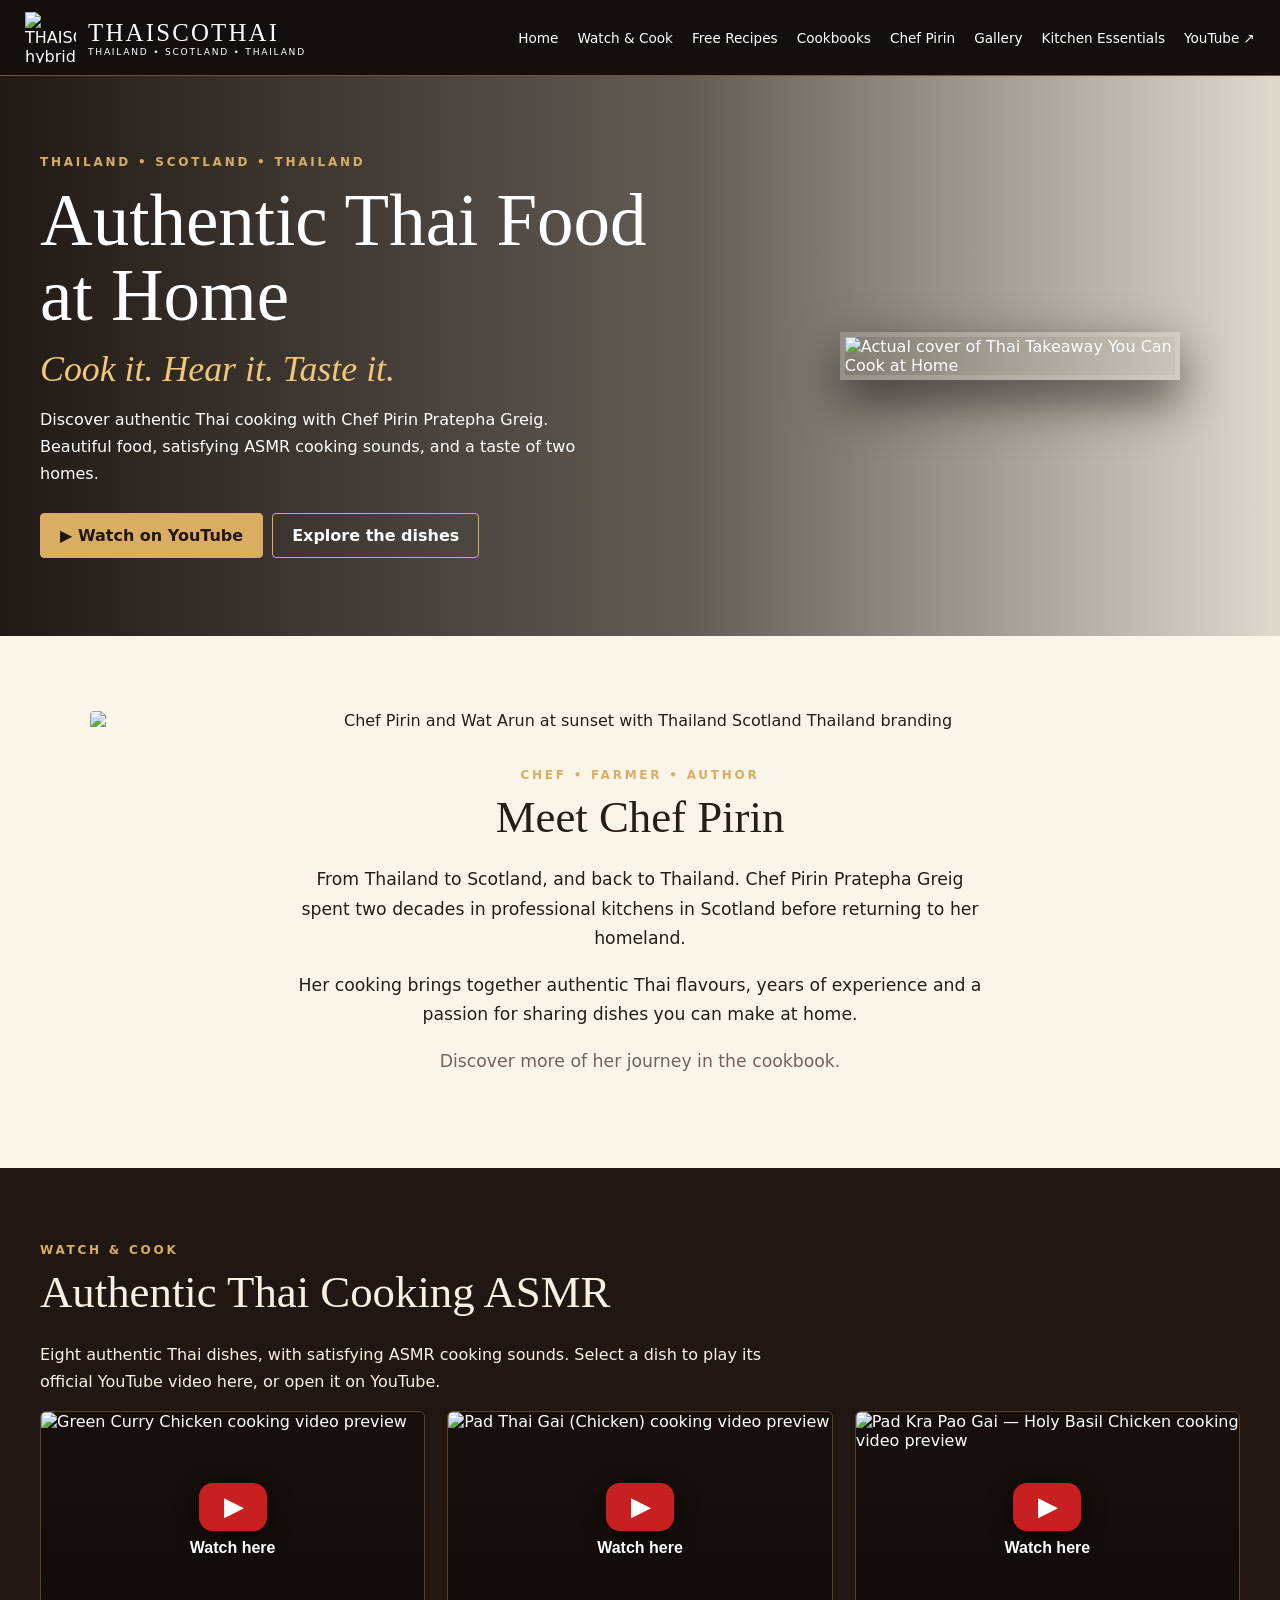
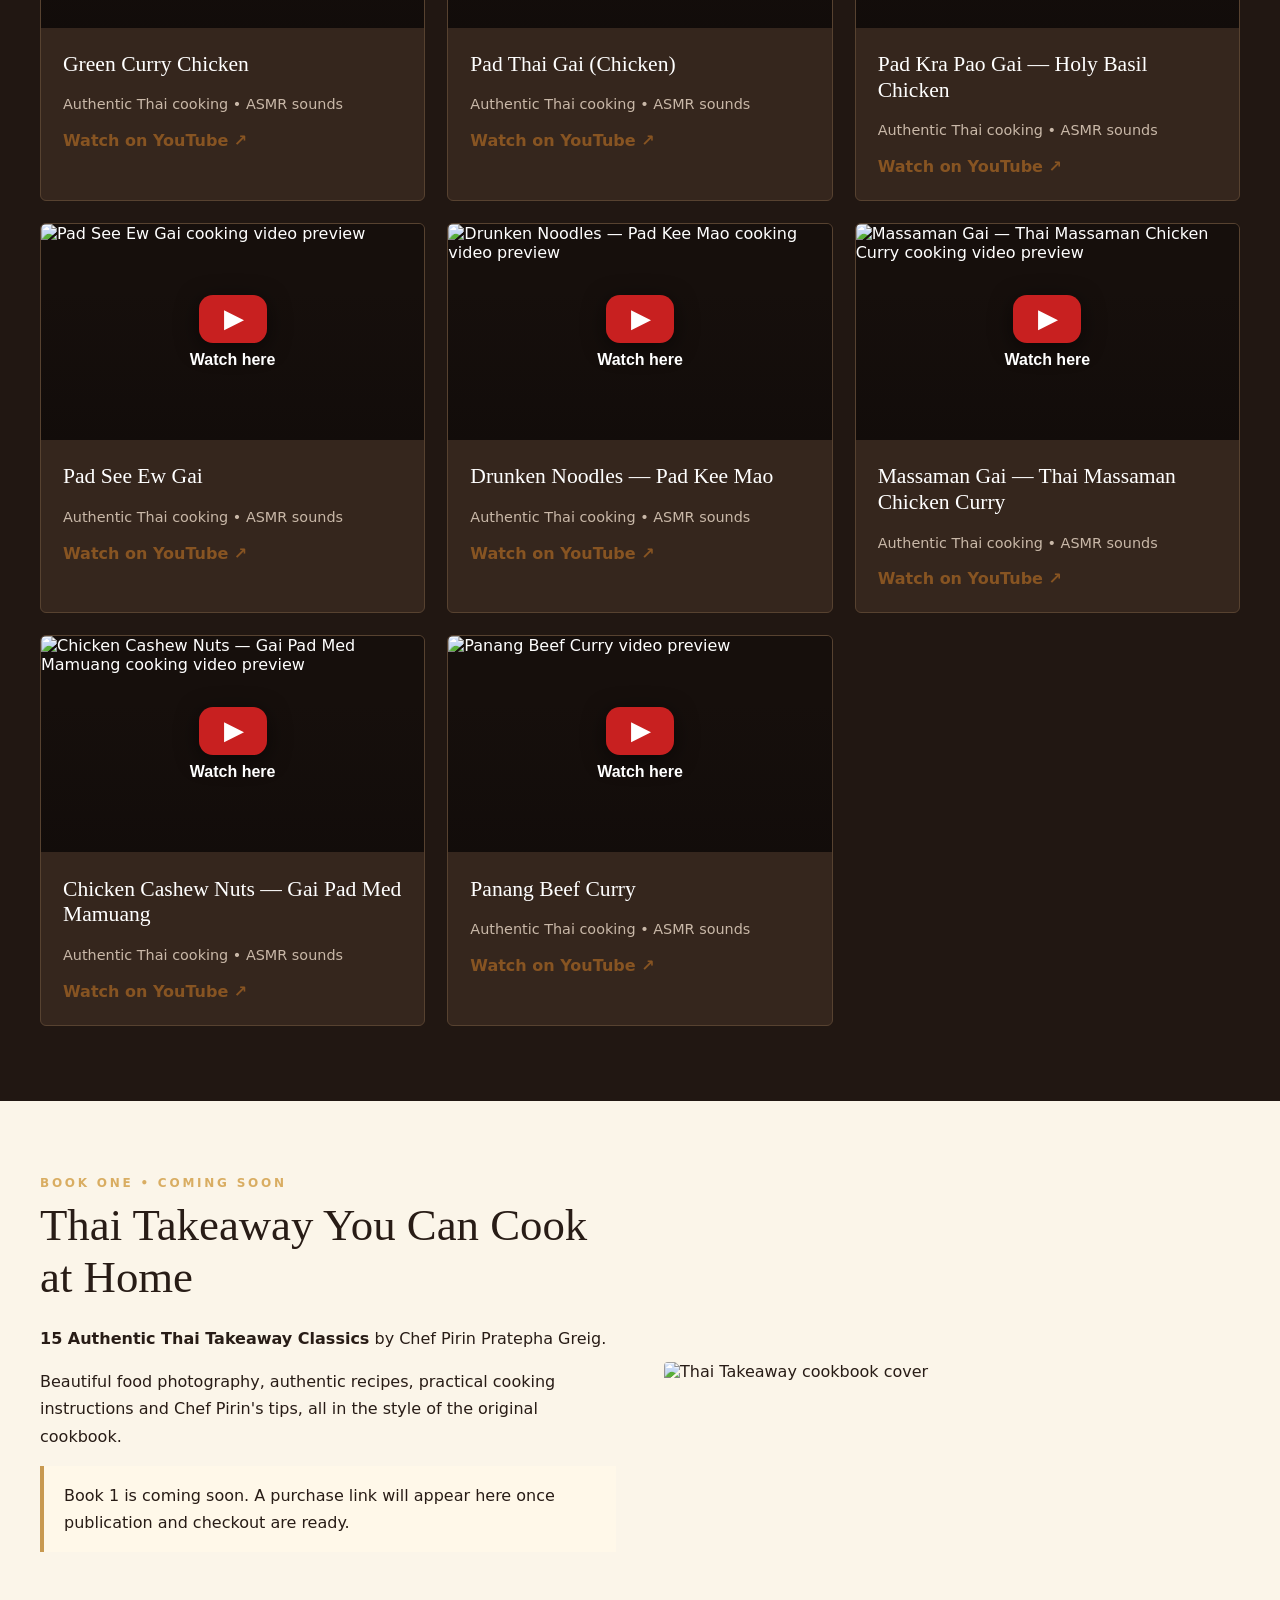
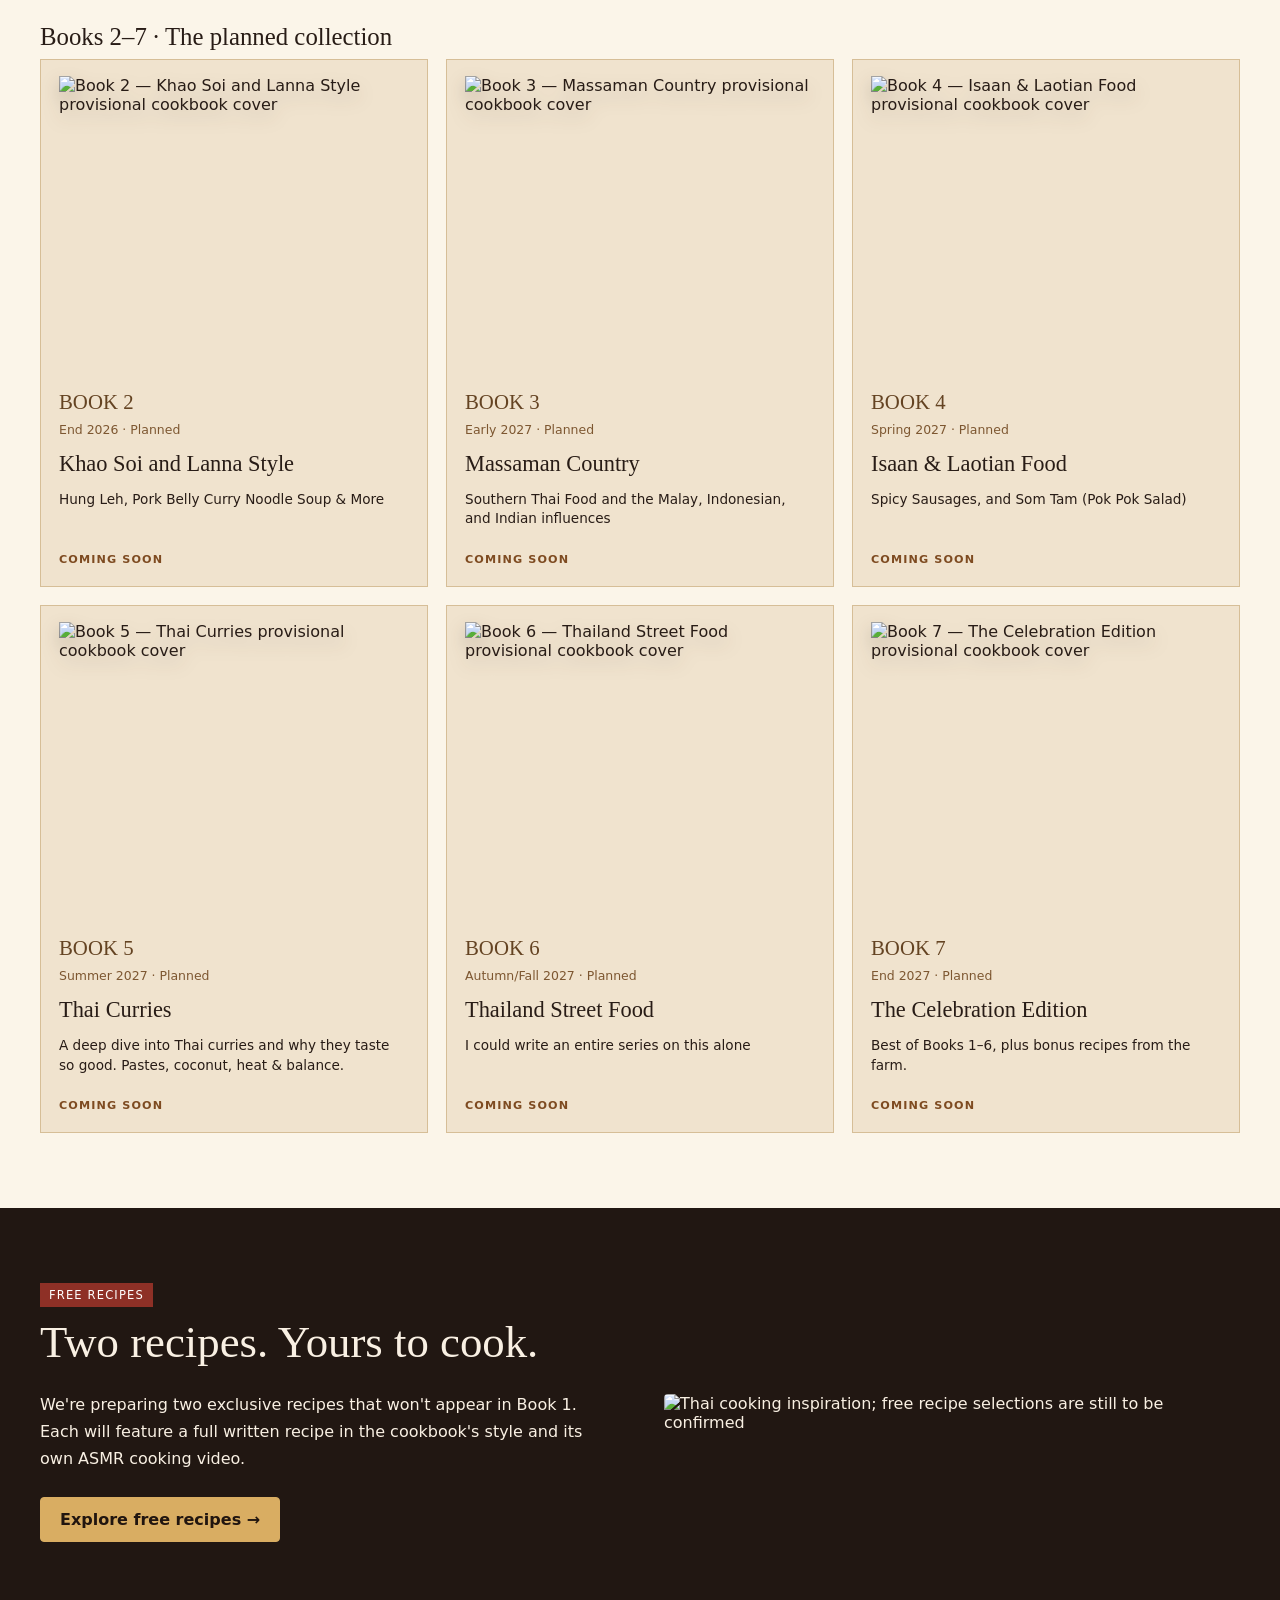
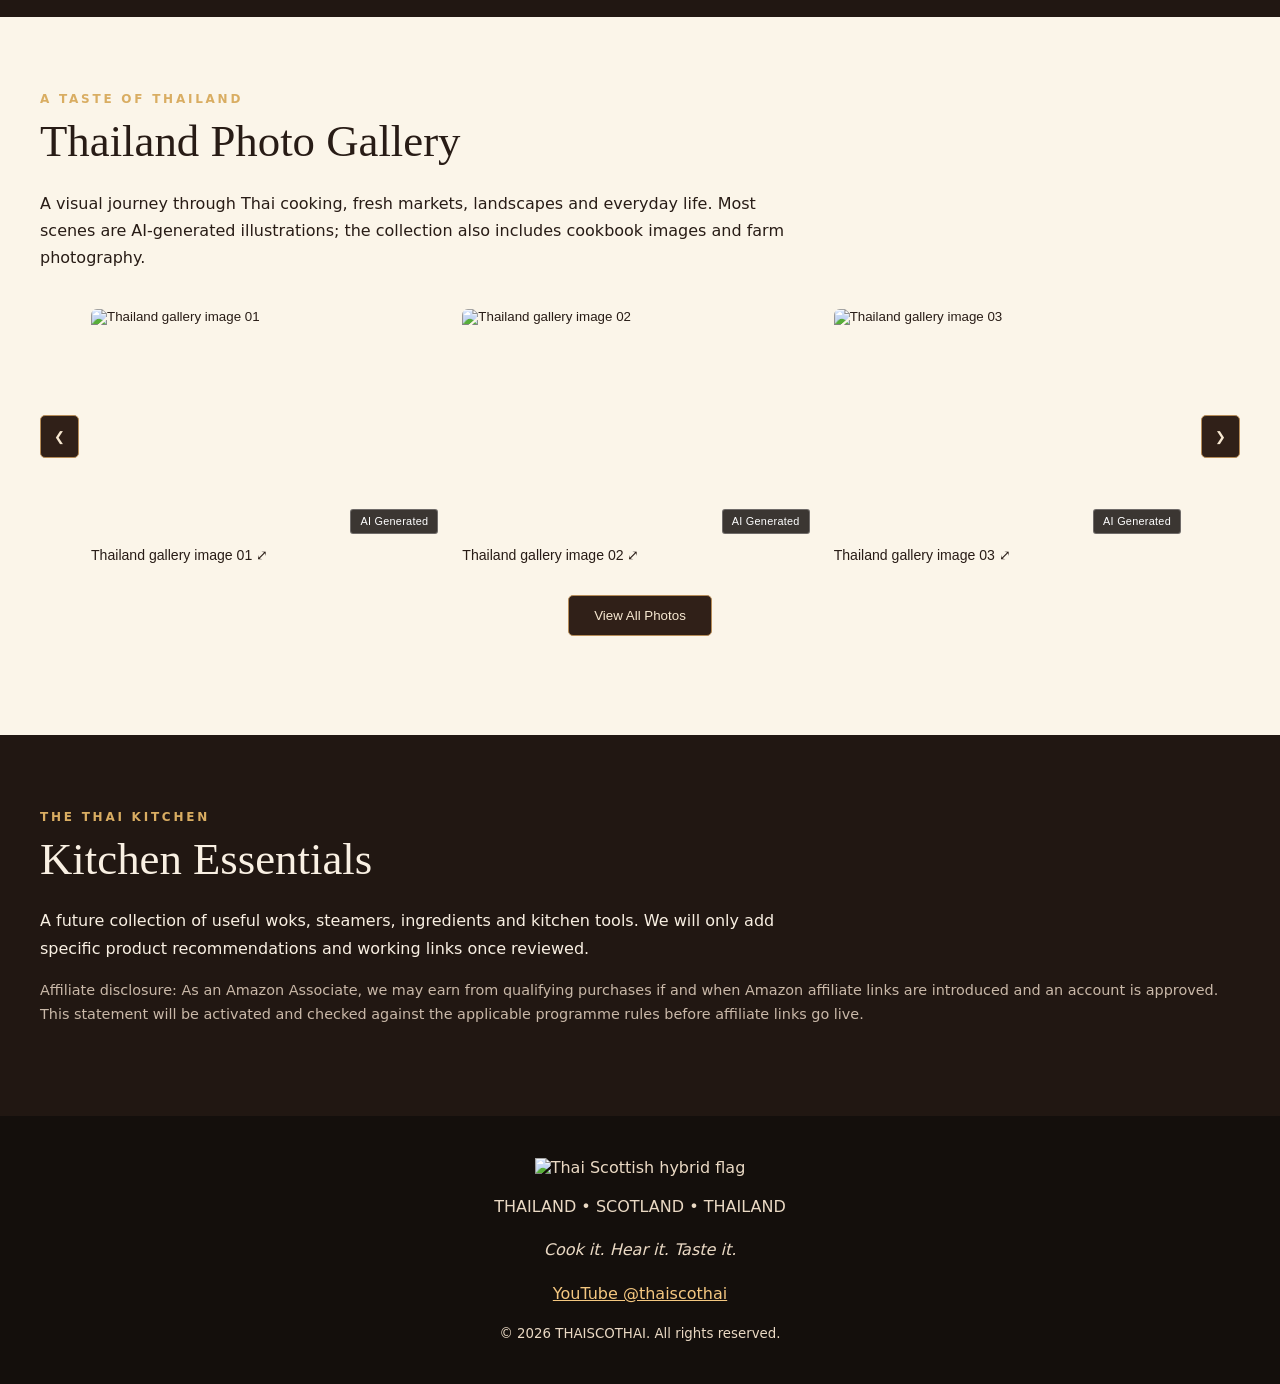
==== index.html @ d940c0ea "Add files via upload" ====
<!DOCTYPE html>

<html lang="en"><head><meta charset="utf-8"/><meta content="width=device-width,initial-scale=1" name="viewport"/><meta content="Authentic Thai cooking, ASMR videos and cookbooks from Chef Pirin Pratepha Greig." name="description"/><title>Authentic Thai Cooking | THAISCOTHAI</title><link href="assets/hybrid-flag.png" rel="icon"/><link href="style.css" rel="stylesheet"/></head><body><header class="top"><nav aria-label="Main navigation" class="nav"><a class="identity" href="index.html"><img alt="THAISCOTHAI hybrid Thai Scottish flag" src="assets/hybrid-flag.png"/><div><div class="brand">THAISCOTHAI</div><div class="subbrand">THAILAND • SCOTLAND • THAILAND</div></div></a><button aria-expanded="false" aria-label="Toggle navigation" class="mobile-toggle">☰ Menu</button><div class="links"><a href="index.html">Home</a><a href="index.html#videos">Watch &amp; Cook</a><a href="free-recipes.html">Free Recipes</a><a href="index.html#books">Cookbooks</a><a href="index.html#chef">Chef Pirin</a><a href="index.html#gallery">Gallery</a><a href="index.html#essentials">Kitchen Essentials</a><a href="https://www.youtube.com/@thaiscothai" rel="noopener" target="_blank">YouTube ↗</a></div></nav></header><section class="hero"><div class="hero-inner"><div><div class="eyebrow">Thailand • Scotland • Thailand</div><h1>Authentic Thai Food at Home</h1><div class="tagline">Cook it. Hear it. Taste it.</div><p>Discover authentic Thai cooking with Chef Pirin Pratepha Greig. Beautiful food, satisfying ASMR cooking sounds, and a taste of two homes.</p><a class="btn" href="https://www.youtube.com/@thaiscothai">▶ Watch on YouTube</a><a class="btn alt" href="#videos">Explore the dishes</a></div><img alt="Actual cover of Thai Takeaway You Can Cook at Home" class="cover-hero" src="assets/cookbook-cover.webp"/></div></section>
<section class="section chef-feature" id="chef"><img alt="Chef Pirin and Wat Arun at sunset with Thailand Scotland Thailand branding" class="chef-wide" loading="lazy" src="assets/chef-pirin-wat-arun.jpg"/><div class="chef-story"><div class="eyebrow">Chef • Farmer • Author</div><h2>Meet Chef Pirin</h2><p>From Thailand to Scotland, and back to Thailand. Chef Pirin Pratepha Greig spent two decades in professional kitchens in Scotland before returning to her homeland.</p><p>Her cooking brings together authentic Thai flavours, years of experience and a passion for sharing dishes you can make at home.</p><p class="small">Discover more of her journey in the cookbook.</p></div></section>
<section class="dark" id="videos"><div class="section"><div class="eyebrow">Watch &amp; Cook</div><h2>Authentic Thai Cooking ASMR</h2><p class="intro">Eight authentic Thai dishes, with satisfying ASMR cooking sounds. Select a dish to play its official YouTube video here, or open it on YouTube.</p><div class="grid"><article class="tile video-tile"><div class="video-frame" data-video-id="yp-cu5LTG_E"><img alt="Green Curry Chicken cooking video preview" loading="lazy" src="assets/green-curry.webp"><button aria-label="Play Green Curry Chicken video on this page" class="video-play" type="button"><span aria-hidden="true">▶</span><span>Watch here</span></button></img></div><div class="tile-body"><h3>Green Curry Chicken</h3><p class="small">Authentic Thai cooking • ASMR sounds</p><a class="more" href="https://youtu.be/yp-cu5LTG_E" rel="noopener noreferrer" target="_blank">Watch on YouTube ↗</a></div></article><article class="tile video-tile"><div class="video-frame" data-video-id="HGuKSvNt7XU"><img alt="Pad Thai Gai (Chicken) cooking video preview" loading="lazy" src="assets/pad-thai.webp"/><button aria-label="Play Pad Thai Gai (Chicken) video on this page" class="video-play" type="button"><span aria-hidden="true">▶</span><span>Watch here</span></button></div><div class="tile-body"><h3>Pad Thai Gai (Chicken)</h3><p class="small">Authentic Thai cooking • ASMR sounds</p><a class="more" href="https://youtu.be/HGuKSvNt7XU" rel="noopener noreferrer" target="_blank">Watch on YouTube ↗</a></div></article><article class="tile video-tile"><div class="video-frame" data-video-id="aaMBYvtw2ys"><img alt="Pad Kra Pao Gai — Holy Basil Chicken cooking video preview" loading="lazy" src="assets/pad-krapao.webp"/><button aria-label="Play Pad Kra Pao Gai — Holy Basil Chicken video on this page" class="video-play" type="button"><span aria-hidden="true">▶</span><span>Watch here</span></button></div><div class="tile-body"><h3>Pad Kra Pao Gai — Holy Basil Chicken</h3><p class="small">Authentic Thai cooking • ASMR sounds</p><a class="more" href="https://youtu.be/aaMBYvtw2ys" rel="noopener noreferrer" target="_blank">Watch on YouTube ↗</a></div></article><article class="tile video-tile"><div class="video-frame" data-video-id="PAKdHrfNExc"><img alt="Pad See Ew Gai cooking video preview" loading="lazy" src="assets/pad-see-ew.webp"/><button aria-label="Play Pad See Ew Gai video on this page" class="video-play" type="button"><span aria-hidden="true">▶</span><span>Watch here</span></button></div><div class="tile-body"><h3>Pad See Ew Gai</h3><p class="small">Authentic Thai cooking • ASMR sounds</p><a class="more" href="https://youtu.be/PAKdHrfNExc" rel="noopener noreferrer" target="_blank">Watch on YouTube ↗</a></div></article><article class="tile video-tile"><div class="video-frame" data-video-id="-I1krj-ThXw"><img alt="Drunken Noodles — Pad Kee Mao cooking video preview" loading="lazy" src="assets/drunken-noodles.webp"/><button aria-label="Play Drunken Noodles — Pad Kee Mao video on this page" class="video-play" type="button"><span aria-hidden="true">▶</span><span>Watch here</span></button></div><div class="tile-body"><h3>Drunken Noodles — Pad Kee Mao</h3><p class="small">Authentic Thai cooking • ASMR sounds</p><a class="more" href="https://youtu.be/-I1krj-ThXw" rel="noopener noreferrer" target="_blank">Watch on YouTube ↗</a></div></article><article class="tile video-tile"><div class="video-frame" data-video-id="F6s2TcHQRmQ"><img alt="Massaman Gai — Thai Massaman Chicken Curry cooking video preview" loading="lazy" src="assets/massaman.webp"/><button aria-label="Play Massaman Gai — Thai Massaman Chicken Curry video on this page" class="video-play" type="button"><span aria-hidden="true">▶</span><span>Watch here</span></button></div><div class="tile-body"><h3>Massaman Gai — Thai Massaman Chicken Curry</h3><p class="small">Authentic Thai cooking • ASMR sounds</p><a class="more" href="https://youtu.be/F6s2TcHQRmQ" rel="noopener noreferrer" target="_blank">Watch on YouTube ↗</a></div></article><article class="tile video-tile"><div class="video-frame" data-video-id="w5a2BgabEyk"><img alt="Chicken Cashew Nuts — Gai Pad Med Mamuang cooking video preview" loading="lazy" src="assets/cashew-chicken.webp"/><button aria-label="Play Chicken Cashew Nuts — Gai Pad Med Mamuang video on this page" class="video-play" type="button"><span aria-hidden="true">▶</span><span>Watch here</span></button></div><div class="tile-body"><h3>Chicken Cashew Nuts — Gai Pad Med Mamuang</h3><p class="small">Authentic Thai cooking • ASMR sounds</p><a class="more" href="https://youtu.be/w5a2BgabEyk" rel="noopener noreferrer" target="_blank">Watch on YouTube ↗</a></div></article><article class="tile video-tile"><div class="video-frame" data-video-id="PWCRGMMl2tg"><img alt="Panang Beef Curry video preview" loading="lazy" src="assets/panang.webp"/><button aria-label="Play Panang Beef Curry video on this page" class="video-play" type="button"><span aria-hidden="true">▶</span><span>Watch here</span></button></div><div class="tile-body"><h3>Panang Beef Curry</h3><p class="small">Authentic Thai cooking • ASMR sounds</p><a class="more" href="https://youtu.be/PWCRGMMl2tg" rel="noopener noreferrer" target="_blank">Watch on YouTube ↗</a></div></article></div></div></section>
<section class="section" id="books"><div class="split"><div><div class="eyebrow">Book One • Coming Soon</div><h2>Thai Takeaway You Can Cook at Home</h2><p><strong>15 Authentic Thai Takeaway Classics</strong> by Chef Pirin Pratepha Greig.</p><p>Beautiful food photography, authentic recipes, practical cooking instructions and Chef Pirin's tips, all in the style of the original cookbook.</p><p class="notice">Book 1 is coming soon. A purchase link will appear here once publication and checkout are ready.</p></div><img alt="Thai Takeaway cookbook cover" src="assets/cookbook-cover.webp" style="object-fit:contain;max-height:590px"/></div><h3 style="margin-top:55px">Books 2–7 · The planned collection</h3><div class="bookgrid"><article class="book"><img alt="Book 2 — Khao Soi and Lanna Style provisional cookbook cover" class="book-cover" loading="lazy" src="assets/books-v6/book-2.webp"/><span class="book-number">BOOK 2</span><span class="book-date">End 2026 · Planned</span><h4>Khao Soi and Lanna Style</h4><p>Hung Leh, Pork Belly Curry Noodle Soup &amp; More</p><span class="coming">COMING SOON</span></article><article class="book"><img alt="Book 3 — Massaman Country provisional cookbook cover" class="book-cover" loading="lazy" src="assets/books-v6/book-3.webp"/><span class="book-number">BOOK 3</span><span class="book-date">Early 2027 · Planned</span><h4>Massaman Country</h4><p>Southern Thai Food and the Malay, Indonesian, and Indian influences</p><span class="coming">COMING SOON</span></article><article class="book"><img alt="Book 4 — Isaan &amp; Laotian Food provisional cookbook cover" class="book-cover" loading="lazy" src="assets/books-v6/book-4.webp"/><span class="book-number">BOOK 4</span><span class="book-date">Spring 2027 · Planned</span><h4>Isaan &amp; Laotian Food</h4><p>Spicy Sausages, and Som Tam (Pok Pok Salad)</p><span class="coming">COMING SOON</span></article><article class="book"><img alt="Book 5 — Thai Curries provisional cookbook cover" class="book-cover" loading="lazy" src="assets/books-v6/book-5.webp"/><span class="book-number">BOOK 5</span><span class="book-date">Summer 2027 · Planned</span><h4>Thai Curries</h4><p>A deep dive into Thai curries and why they taste so good. Pastes, coconut, heat &amp; balance.</p><span class="coming">COMING SOON</span></article><article class="book"><img alt="Book 6 — Thailand Street Food provisional cookbook cover" class="book-cover" loading="lazy" src="assets/books-v6/book-6.webp"/><span class="book-number">BOOK 6</span><span class="book-date">Autumn/Fall 2027 · Planned</span><h4>Thailand Street Food</h4><p>I could write an entire series on this alone</p><span class="coming">COMING SOON</span></article><article class="book"><img alt="Book 7 — The Celebration Edition provisional cookbook cover" class="book-cover" loading="lazy" src="assets/books-v6/book-7.webp"/><span class="book-number">BOOK 7</span><span class="book-date">End 2027 · Planned</span><h4>The Celebration Edition</h4><p>Best of Books 1–6, plus bonus recipes from the farm.</p><span class="coming">COMING SOON</span></article></div></section>
<section class="dark"><div class="section"><div class="split"><div><span class="label">FREE RECIPES</span><h2>Two recipes. Yours to cook.</h2><p>We're preparing two exclusive recipes that won't appear in Book 1. Each will feature a full written recipe in the cookbook's style and its own ASMR cooking video.</p><a class="btn" href="free-recipes.html">Explore free recipes →</a></div><img alt="Thai cooking inspiration; free recipe selections are still to be confirmed" src="assets/pad-thai.webp"/></div></div></section>
<section class="section gallery-section" id="gallery"><div class="eyebrow">A taste of Thailand</div><h2>Thailand Photo Gallery</h2><p class="intro">A visual journey through Thai cooking, fresh markets, landscapes and everyday life. Most scenes are AI-generated illustrations; the collection also includes cookbook images and farm photography.</p><div class="carousel-shell"><button aria-label="Previous gallery images" class="carousel-arrow carousel-prev" type="button">❮</button><div class="carousel-window"><div class="gallery-carousel"><button aria-label="Enlarge Thailand gallery image 01" class="gallery-card" data-caption="Thailand gallery image 01" data-gallery="assets/gallery-v5/01.jpg" data-origin="AI Generated" type="button"><img alt="Thailand gallery image 01" loading="lazy" src="assets/gallery-v5/01-thumb.webp"/><span>Thailand gallery image 01 ⤢</span><span class="origin-badge">AI Generated</span></button><button aria-label="Enlarge Thailand gallery image 02" class="gallery-card" data-caption="Thailand gallery image 02" data-gallery="assets/gallery-v5/02.jpg" data-origin="AI Generated" type="button"><img alt="Thailand gallery image 02" loading="lazy" src="assets/gallery-v5/02-thumb.webp"/><span>Thailand gallery image 02 ⤢</span><span class="origin-badge">AI Generated</span></button><button aria-label="Enlarge Thailand gallery image 03" class="gallery-card" data-caption="Thailand gallery image 03" data-gallery="assets/gallery-v5/03.jpg" data-origin="AI Generated" type="button"><img alt="Thailand gallery image 03" loading="lazy" src="assets/gallery-v5/03-thumb.webp"/><span>Thailand gallery image 03 ⤢</span><span class="origin-badge">AI Generated</span></button><button aria-label="Enlarge Thailand gallery image 04" class="gallery-card" data-caption="Thailand gallery image 04" data-gallery="assets/gallery-v5/04.jpg" data-origin="AI Generated" type="button"><img alt="Thailand gallery image 04" loading="lazy" src="assets/gallery-v5/04-thumb.webp"/><span>Thailand gallery image 04 ⤢</span><span class="origin-badge">AI Generated</span></button><button aria-label="Enlarge Thailand gallery image 05" class="gallery-card" data-caption="Thailand gallery image 05" data-gallery="assets/gallery-v5/05.jpg" data-origin="AI Generated" type="button"><img alt="Thailand gallery image 05" loading="lazy" src="assets/gallery-v5/05-thumb.webp"/><span>Thailand gallery image 05 ⤢</span><span class="origin-badge">AI Generated</span></button><button aria-label="Enlarge Thailand gallery image 06" class="gallery-card" data-caption="Thailand gallery image 06" data-gallery="assets/gallery-v5/06.jpg" data-origin="AI Generated" type="button"><img alt="Thailand gallery image 06" loading="lazy" src="assets/gallery-v5/06-thumb.webp"/><span>Thailand gallery image 06 ⤢</span><span class="origin-badge">AI Generated</span></button><button aria-label="Enlarge Thailand gallery image 07" class="gallery-card" data-caption="Thailand gallery image 07" data-gallery="assets/gallery-v5/07.jpg" data-origin="AI Generated" type="button"><img alt="Thailand gallery image 07" loading="lazy" src="assets/gallery-v5/07-thumb.webp"/><span>Thailand gallery image 07 ⤢</span><span class="origin-badge">AI Generated</span></button><button aria-label="Enlarge Thailand gallery image 08" class="gallery-card" data-caption="Thailand gallery image 08" data-gallery="assets/gallery-v5/08.jpg" data-origin="AI Generated" type="button"><img alt="Thailand gallery image 08" loading="lazy" src="assets/gallery-v5/08-thumb.webp"/><span>Thailand gallery image 08 ⤢</span><span class="origin-badge">AI Generated</span></button><button aria-label="Enlarge Thailand gallery image 09" class="gallery-card" data-caption="Thailand gallery image 09" data-gallery="assets/gallery-v5/09.jpg" data-origin="AI Generated" type="button"><img alt="Thailand gallery image 09" loading="lazy" src="assets/gallery-v5/09-thumb.webp"/><span>Thailand gallery image 09 ⤢</span><span class="origin-badge">AI Generated</span></button><button aria-label="Enlarge Thailand gallery image 10" class="gallery-card" data-caption="Thailand gallery image 10" data-gallery="assets/gallery-v5/10.jpg" data-origin="AI Generated" type="button"><img alt="Thailand gallery image 10" loading="lazy" src="assets/gallery-v5/10-thumb.webp"/><span>Thailand gallery image 10 ⤢</span><span class="origin-badge">AI Generated</span></button><button aria-label="Enlarge Thailand gallery image 11" class="gallery-card" data-caption="Thailand gallery image 11" data-gallery="assets/gallery-v5/11.jpg" data-origin="AI Generated" type="button"><img alt="Thailand gallery image 11" loading="lazy" src="assets/gallery-v5/11-thumb.webp"/><span>Thailand gallery image 11 ⤢</span><span class="origin-badge">AI Generated</span></button><button aria-label="Enlarge Thailand gallery image 12" class="gallery-card" data-caption="Thailand gallery image 12" data-gallery="assets/gallery-v5/12.jpg" data-origin="AI Generated" type="button"><img alt="Thailand gallery image 12" loading="lazy" src="assets/gallery-v5/12-thumb.webp"/><span>Thailand gallery image 12 ⤢</span><span class="origin-badge">AI Generated</span></button><button aria-label="Enlarge Thailand gallery image 13" class="gallery-card" data-caption="Thailand gallery image 13" data-gallery="assets/gallery-v5/13.jpg" data-origin="AI Generated" type="button"><img alt="Thailand gallery image 13" loading="lazy" src="assets/gallery-v5/13-thumb.webp"/><span>Thailand gallery image 13 ⤢</span><span class="origin-badge">AI Generated</span></button><button aria-label="Enlarge Thailand gallery image 14" class="gallery-card" data-caption="Thailand gallery image 14" data-gallery="assets/gallery-v5/14.jpg" data-origin="AI Generated" type="button"><img alt="Thailand gallery image 14" loading="lazy" src="assets/gallery-v5/14-thumb.webp"/><span>Thailand gallery image 14 ⤢</span><span class="origin-badge">AI Generated</span></button><button aria-label="Enlarge Thailand gallery image 15" class="gallery-card" data-caption="Thailand gallery image 15" data-gallery="assets/gallery-v5/15.jpg" data-origin="AI Generated" type="button"><img alt="Thailand gallery image 15" loading="lazy" src="assets/gallery-v5/15-thumb.webp"/><span>Thailand gallery image 15 ⤢</span><span class="origin-badge">AI Generated</span></button><button aria-label="Enlarge Thailand gallery image 16" class="gallery-card" data-caption="Thailand gallery image 16" data-gallery="assets/gallery-v5/16.jpg" data-origin="AI Generated" type="button"><img alt="Thailand gallery image 16" loading="lazy" src="assets/gallery-v5/16-thumb.webp"/><span>Thailand gallery image 16 ⤢</span><span class="origin-badge">AI Generated</span></button><button aria-label="Enlarge Thailand gallery image 17" class="gallery-card" data-caption="Thailand gallery image 17" data-gallery="assets/gallery-v5/17.jpg" data-origin="AI Generated" type="button"><img alt="Thailand gallery image 17" loading="lazy" src="assets/gallery-v5/17-thumb.webp"/><span>Thailand gallery image 17 ⤢</span><span class="origin-badge">AI Generated</span></button><button aria-label="Enlarge Thailand gallery image 18" class="gallery-card" data-caption="Thailand gallery image 18" data-gallery="assets/gallery-v5/18.jpg" data-origin="AI Generated" type="button"><img alt="Thailand gallery image 18" loading="lazy" src="assets/gallery-v5/18-thumb.webp"/><span>Thailand gallery image 18 ⤢</span><span class="origin-badge">AI Generated</span></button><button aria-label="Enlarge Thailand gallery image 19" class="gallery-card" data-caption="Thailand gallery image 19" data-gallery="assets/gallery-v5/19.jpg" data-origin="AI Generated" type="button"><img alt="Thailand gallery image 19" loading="lazy" src="assets/gallery-v5/19-thumb.webp"/><span>Thailand gallery image 19 ⤢</span><span class="origin-badge">AI Generated</span></button><button aria-label="Enlarge Thailand gallery image 20" class="gallery-card" data-caption="Thailand gallery image 20" data-gallery="assets/gallery-v5/20.jpg" data-origin="AI Generated" type="button"><img alt="Thailand gallery image 20" loading="lazy" src="assets/gallery-v5/20-thumb.webp"/><span>Thailand gallery image 20 ⤢</span><span class="origin-badge">AI Generated</span></button><button aria-label="Enlarge Thailand gallery image 21" class="gallery-card" data-caption="Thailand gallery image 21" data-gallery="assets/gallery-v5/21.jpg" data-origin="AI Generated" type="button"><img alt="Thailand gallery image 21" loading="lazy" src="assets/gallery-v5/21-thumb.webp"/><span>Thailand gallery image 21 ⤢</span><span class="origin-badge">AI Generated</span></button><button aria-label="Enlarge Thailand gallery image 22" class="gallery-card" data-caption="Thailand gallery image 22" data-gallery="assets/gallery-v5/22.webp" data-origin="Cookbook Image" type="button"><img alt="Thailand gallery image 22" loading="lazy" src="assets/gallery-v5/22-thumb.webp"/><span>Thailand gallery image 22 ⤢</span><span class="origin-badge">Cookbook Image</span></button><button aria-label="Enlarge Thailand gallery image 23" class="gallery-card" data-caption="Thailand gallery image 23" data-gallery="assets/gallery-v5/23.webp" data-origin="Cookbook Image" type="button"><img alt="Thailand gallery image 23" loading="lazy" src="assets/gallery-v5/23-thumb.webp"/><span>Thailand gallery image 23 ⤢</span><span class="origin-badge">Cookbook Image</span></button><button aria-label="Enlarge Thailand gallery image 24" class="gallery-card" data-caption="Thailand gallery image 24" data-gallery="assets/gallery-v5/24.webp" data-origin="Cookbook Image" type="button"><img alt="Thailand gallery image 24" loading="lazy" src="assets/gallery-v5/24-thumb.webp"/><span>Thailand gallery image 24 ⤢</span><span class="origin-badge">Cookbook Image</span></button><button aria-label="Enlarge Thailand gallery image 25" class="gallery-card" data-caption="Thailand gallery image 25" data-gallery="assets/gallery-v5/25.webp" data-origin="Cookbook Image" type="button"><img alt="Thailand gallery image 25" loading="lazy" src="assets/gallery-v5/25-thumb.webp"/><span>Thailand gallery image 25 ⤢</span><span class="origin-badge">Cookbook Image</span></button><button aria-label="Enlarge Isan farm kitchen — artistic interpretation" class="gallery-card" data-caption="Isan farm kitchen — artistic interpretation" data-gallery="assets/gallery-v5/26.webp" data-origin="AI Generated" type="button"><img alt="Isan farm kitchen — artistic interpretation" loading="lazy" src="assets/gallery-v5/26-thumb.webp"/><span>Isan farm kitchen — artistic interpretation ⤢</span><span class="origin-badge">AI Generated</span></button><button aria-label="Enlarge A Bangkok restaurant — original photograph with AI-added customers" class="gallery-card" data-caption="A Bangkok restaurant — original photograph with AI-added customers" data-gallery="assets/gallery-v5/27.webp" data-origin="AI Enhanced" type="button"><img alt="A Bangkok restaurant — original photograph with AI-added customers" loading="lazy" src="assets/gallery-v5/27-thumb.webp"/><span>A Bangkok restaurant — original photograph with AI-added customers ⤢</span><span class="origin-badge">AI Enhanced</span></button><button aria-label="Enlarge Papayas growing on our little farm in Isan" class="gallery-card" data-caption="Papayas growing on our little farm in Isan" data-gallery="assets/gallery-v5/28.webp" data-origin="Original Photo" type="button"><img alt="Papayas growing on our little farm in Isan" loading="lazy" src="assets/gallery-v5/28-thumb.webp"/><span>Papayas growing on our little farm in Isan ⤢</span><span class="origin-badge">Original Photo</span></button></div></div><button aria-label="Next gallery images" class="carousel-arrow carousel-next" type="button">❯</button></div><div class="gallery-actions"><button aria-expanded="false" class="gallery-view-all" type="button">View All Photos</button></div></section><div aria-label="All Thailand gallery photos" aria-modal="true" hidden="" id="gallery-overlay" role="dialog"><div class="gallery-overlay-head"><h2>Thailand Photo Gallery</h2><button aria-label="Close all photos" class="gallery-overlay-close" type="button">✕</button></div><div class="gallery-overlay-grid"></div></div>
<section class="dark" id="essentials"><div class="section"><div class="eyebrow">The Thai Kitchen</div><h2>Kitchen Essentials</h2><p class="intro">A future collection of useful woks, steamers, ingredients and kitchen tools. We will only add specific product recommendations and working links once reviewed.</p><p class="small">Affiliate disclosure: As an Amazon Associate, we may earn from qualifying purchases if and when Amazon affiliate links are introduced and an account is approved. This statement will be activated and checked against the applicable programme rules before affiliate links go live.</p></div></section>
<div aria-label="Expanded gallery image" aria-modal="true" class="lightbox" role="dialog"><button aria-label="Close image" class="close">✕</button><button aria-label="Previous image" class="prev">❮</button><img alt="" src=""><span class="lightbox-origin"></span><p class="caption"></p><button aria-label="Next image" class="next">❯</button></img></div><footer class="footer"><img alt="Thai Scottish hybrid flag" height="60" src="assets/hybrid-flag.png" width="60"><p>THAILAND • SCOTLAND • THAILAND</p><p><em>Cook it. Hear it. Taste it.</em></p><p><a href="https://www.youtube.com/@thaiscothai">YouTube @thaiscothai</a></p><small>© 2026 THAISCOTHAI. All rights reserved.</small></img></footer><script src="script.js"></script></body></html>
---- style.css ----
:root{--ink:#281c16;--cream:#fbf5e9;--gold:#d9ad62;--muted:#cbbcac}*{box-sizing:border-box}html{scroll-behavior:smooth}body{margin:0;background:var(--cream);color:var(--ink);font-family:system-ui,-apple-system,Segoe UI,sans-serif}h1,h2,h3,.brand{font-family:Georgia,serif;font-weight:400}h1{font-size:clamp(2.7rem,5.7vw,5.4rem);line-height:1.03;margin:.2em 0}h2{font-size:clamp(2rem,3.5vw,3.1rem);margin:.2em 0 .5em}h3{font-size:1.55rem;margin:.3em 0}p{line-height:1.7}a{color:inherit}img{max-width:100%}.top{background:#140f0c;color:#fff;position:sticky;top:0;z-index:10;border-bottom:1px solid #70583c}.nav{max-width:1350px;margin:auto;padding:12px 25px;display:flex;align-items:center;justify-content:space-between;gap:18px}.identity{display:flex;align-items:center;gap:12px;text-decoration:none}.identity img{width:51px;height:51px;object-fit:contain}.brand{font-size:1.55rem;letter-spacing:.09em}.subbrand{font-size:.57rem;letter-spacing:.19em}.links{display:flex;gap:19px;flex-wrap:wrap}.links a{font-size:.85rem;text-decoration:none}.links a:hover,.links a:focus{color:var(--gold)}.hero{background:linear-gradient(90deg,rgba(18,11,7,.94),rgba(18,11,7,.65) 54%,rgba(18,11,7,.12)),url('assets/banner.jpg') center/cover;color:white;min-height:560px;display:flex;align-items:center}.hero-inner{max-width:1250px;margin:auto;padding:55px 25px;width:100%;display:grid;grid-template-columns:1.1fr .75fr;gap:5vw;align-items:center}.eyebrow{text-transform:uppercase;letter-spacing:.23em;font-size:.75rem;color:var(--gold);font-weight:700}.tagline{font-family:Georgia,serif;font-style:italic;color:#f2c777;font-size:clamp(1.5rem,2.8vw,2.25rem)}.hero p{max-width:550px}.btn{display:inline-block;padding:12px 19px;border:1px solid var(--gold);border-radius:4px;background:var(--gold);color:#21150f;text-decoration:none;font-weight:650;margin:9px 9px 0 0}.btn.alt{background:transparent;color:white}.cover-hero{width:min(100%,340px);justify-self:center;box-shadow:0 20px 50px #0009;border:5px solid #ffffff25}.section{max-width:1250px;margin:auto;padding:75px 25px}.intro{max-width:750px}.grid{display:grid;grid-template-columns:repeat(3,minmax(0,1fr));gap:22px}.tile{background:white;border:1px solid #e9dac8;border-radius:6px;overflow:hidden}.tile img{width:100%;height:230px;object-fit:cover}.tile-body{padding:23px}.tile a.more{font-weight:700;text-decoration:none;color:#875422}.dark{background:#211712;color:#f9f0e3}.dark .tile{background:#35261d;color:white;border-color:#574230}.split{display:grid;grid-template-columns:1fr 1fr;gap:48px;align-items:center}.split img{width:100%;max-height:560px;object-fit:cover;border-radius:4px}.small{font-size:.9rem;color:#746456}.dark .small{color:#c9b8a8}.placeholder{background:#eee2cf;border:1px dashed #ae8b63;min-height:170px;display:flex;align-items:center;justify-content:center;text-align:center;padding:15px}.bookgrid{display:grid;grid-template-columns:repeat(6,1fr);gap:14px}.book{background:#e8d8bd;padding:28px 8px;text-align:center;border:1px solid #c9b28e;font-family:Georgia,serif}.book strong{display:block;font-size:1.6rem}.gallery{display:grid;grid-template-columns:repeat(4,1fr);gap:12px}.gallery button{border:0;padding:0;background:none;cursor:zoom-in;text-align:left;color:inherit}.gallery img{height:185px;width:100%;object-fit:cover;border-radius:4px}.gallery span{display:block;margin-top:7px;font-size:.88rem}.footer{background:#140f0c;color:#ead9c4;text-align:center;padding:42px 20px}.footer a{color:#f4c780}.lightbox{position:fixed;inset:0;background:#000e;z-index:50;display:none;align-items:center;justify-content:center;flex-direction:column;padding:65px 55px 30px;color:white}.lightbox.open{display:flex}.lightbox img{max-width:100%;max-height:75vh;object-fit:contain}.lightbox button{background:#261d19;color:white;border:1px solid #8a7b6b;padding:12px 17px;cursor:pointer;font-size:1.2rem}.lightbox .close{position:absolute;right:25px;top:18px}.lightbox .prev{position:absolute;left:8px;top:45%}.lightbox .next{position:absolute;right:8px;top:45%}.notice{background:#fff8e9;border-left:4px solid #c89950;padding:16px 20px}.recipe-empty{padding:45px 20px;text-align:center;border:1px dashed #ae8b63;background:#f4e9d8}.mobile-toggle{display:none}.label{display:inline-block;background:#8e3026;color:white;font-size:.72rem;letter-spacing:.1em;padding:5px 9px}a:focus-visible,button:focus-visible{outline:3px solid #f0b24d;outline-offset:3px}@media(max-width:850px){.hero-inner,.split{grid-template-columns:1fr}.hero{background-position:center}.cover-hero{max-width:260px}.grid{grid-template-columns:repeat(2,1fr)}.bookgrid{grid-template-columns:repeat(3,1fr)}.gallery{grid-template-columns:repeat(2,1fr)}.mobile-toggle{display:block;background:none;color:white;border:1px solid #8a7565;padding:8px}.links{display:none;position:absolute;top:76px;left:0;right:0;background:#140f0c;padding:18px 25px;flex-direction:column}.links.open{display:flex}}@media(max-width:550px){.grid{grid-template-columns:1fr}.bookgrid{grid-template-columns:repeat(2,1fr)}.gallery img{height:125px}.brand{font-size:1.15rem}.identity img{width:43px;height:43px}.subbrand{font-size:.46rem}.section{padding:55px 20px}.hero-inner{padding:50px 20px}.tile img{height:215px}}

/* V3: original V1 hero preserved; targeted improvements only */
#chef{background:#fbf5e9}
#chef .chef-portrait{object-fit:contain;object-position:center bottom;background:#fbf5e9;mix-blend-mode:multiply;border-radius:0}
.bookgrid{grid-template-columns:repeat(3,minmax(0,1fr));gap:18px}
.book{font-family:inherit;text-align:left;padding:25px 22px;background:#f0e3ce;border:1px solid #d6be97;display:flex;flex-direction:column;min-height:260px}
.book-number{font-family:Georgia,serif;font-size:1.3rem;color:#644322}.book-date{font-size:.78rem;color:#7d5731;margin:8px 0 13px}.book h4{font-family:Georgia,serif;font-size:1.3rem;font-weight:normal;line-height:1.25;margin:0}.book p{font-size:.85rem;line-height:1.45;margin:12px 0 20px}.coming{font-size:.7rem;letter-spacing:.1em;color:#7e4b21;margin-top:auto;font-weight:750}
@media(max-width:850px){.bookgrid{grid-template-columns:repeat(2,minmax(0,1fr))}}
@media(max-width:550px){.bookgrid{grid-template-columns:1fr}.book{min-height:205px}}

/* V4: video player and new gallery only; V1 hero unchanged. */
.video-frame{position:relative;aspect-ratio:16/9;background:#160f0c;overflow:hidden}.video-frame>img{width:100%;height:100%;object-fit:cover;display:block}.video-frame iframe{width:100%;height:100%;border:0;display:block}.video-play{position:absolute;inset:0;border:0;background:linear-gradient(0deg,#100b09aa,transparent 70%);color:white;display:flex;flex-direction:column;align-items:center;justify-content:center;gap:8px;font-weight:700;cursor:pointer;font-size:1rem}.video-play span:first-child{display:grid;place-items:center;width:68px;height:48px;border-radius:14px;background:#c82020;color:white;font-size:1.5rem;box-shadow:0 5px 22px #0008}.video-play:hover span:first-child,.video-play:focus-visible span:first-child{background:#e02b2b}.video-tile .tile-body{padding:18px 22px 24px}.video-tile h3{font-size:1.35rem;line-height:1.2}.gallery button:hover img{filter:brightness(1.07)}.gallery img{background:#e7dac7}

/* V5 additions */
.chef-feature{text-align:center}.chef-wide{display:block;width:100%;max-width:1100px;height:auto;margin:0 auto 38px;border-radius:4px}.chef-story{max-width:700px;margin:auto}.chef-story p{font-size:1.08rem}.carousel-shell{display:flex;align-items:center;gap:12px;margin-top:30px}.carousel-window{overflow:hidden;flex:1;min-width:0}.gallery-carousel{display:flex;gap:16px;transition:transform .55s ease;will-change:transform}.gallery-card{flex:0 0 calc((100% - 32px)/3);min-width:0;border:0;background:transparent;text-align:left;color:inherit;cursor:zoom-in;padding:0}.gallery-card img{width:100%;height:230px;object-fit:cover;border-radius:6px;display:block}.gallery-card span{display:block;padding-top:8px;font-size:.88rem}.carousel-arrow,.gallery-view-all{background:#302018;color:#f7e8d1;border:1px solid #b68c58;border-radius:5px;cursor:pointer;padding:13px}.carousel-arrow{flex:none}.gallery-actions{text-align:center;margin:24px auto}.gallery-view-all{padding:12px 25px}.gallery-all{display:grid;grid-template-columns:repeat(4,minmax(0,1fr));gap:16px}.gallery-all[hidden]{display:none}.gallery-all .gallery-card{width:100%}.gallery-all .gallery-card img{height:165px}.gallery-card:hover img{filter:brightness(1.06)}@media(max-width:850px){.gallery-all{grid-template-columns:repeat(2,minmax(0,1fr))}}@media(max-width:650px){.gallery-card{flex-basis:100%}.gallery-card img{height:220px}.carousel-shell{gap:6px}.carousel-arrow{padding:10px}.gallery-all .gallery-card img{height:125px}}@media(prefers-reduced-motion:reduce){.gallery-carousel{transition:none}}

/* V6 books and gallery */
.book{padding:16px 18px 20px;min-height:0}.book-cover{display:block;width:100%;height:300px;object-fit:contain;margin:0 auto 14px;filter:drop-shadow(0 8px 9px #32231d35)}.book h4{font-size:1.4rem}.book p{margin-bottom:24px}
.gallery-card{position:relative}.gallery-card .origin-badge{position:absolute;bottom:37px;right:8px;display:inline-block;padding:5px 9px;background:#191512d9;color:#fff;border:1px solid #ffffff44;border-radius:3px;font-size:.68rem;line-height:1.2;letter-spacing:.025em;pointer-events:none;max-width:calc(100% - 16px)}
#gallery-overlay[hidden]{display:none!important}#gallery-overlay{position:fixed;inset:0;background:#fbf5e9;z-index:35;overflow-y:auto;padding:20px max(18px,calc((100vw - 1280px)/2));overscroll-behavior:contain}
.gallery-overlay-head{display:flex;justify-content:space-between;align-items:center;gap:20px;position:sticky;top:-20px;z-index:2;background:#fbf5e9f5;padding:20px 0 16px;border-bottom:1px solid #ddc9a9;margin-bottom:20px}.gallery-overlay-head h2{margin:0;font-size:clamp(1.4rem,3vw,2.2rem)}.gallery-overlay-close{background:#a51d1d;color:#fff;border:0;border-radius:6px;min-width:54px;min-height:54px;font-size:1.65rem;cursor:pointer}
.gallery-overlay-grid{display:grid;grid-template-columns:repeat(4,minmax(0,1fr));gap:16px}.gallery-overlay-grid .gallery-card{width:100%;min-width:0;flex:none}.gallery-overlay-grid .gallery-card img{width:100%;height:175px;object-fit:cover;border-radius:5px}.gallery-overlay-grid .origin-badge{bottom:42px}
.lightbox{z-index:60}.lightbox-origin{background:#27211c;color:#fff;padding:5px 10px;font-size:.75rem;border-radius:4px;margin-bottom:6px}.lightbox .caption{text-align:center}
@media(max-width:850px){.gallery-overlay-grid{grid-template-columns:repeat(3,minmax(0,1fr))}.book-cover{height:280px}}
@media(max-width:650px){.gallery-overlay-grid{grid-template-columns:repeat(2,minmax(0,1fr));gap:10px}.gallery-overlay-grid .gallery-card img{height:135px}.book-cover{height:330px}.gallery-card .origin-badge{font-size:.62rem}}
@media(prefers-reduced-motion:reduce){.gallery-carousel{transition:none}}

/* Cookbook-style free recipes */
.recipes-main{max-width:1220px;margin:0 auto;padding:46px 22px 85px}.recipe-intro{text-align:center;padding:18px 0 45px}.recipe-intro h1{font-size:clamp(2.6rem,5vw,4.6rem)}.recipe-intro p{max-width:700px;margin:0 auto 20px}.recipe-jump{display:flex;justify-content:center;gap:12px;flex-wrap:wrap}.recipe-jump a{padding:11px 16px;border:1px solid #dbc49f;border-radius:7px;text-decoration:none;background:#fff}.cookbook-page{background:#fff;border-radius:30px;overflow:hidden;margin:0 0 58px;box-shadow:0 10px 35px #3520120c;scroll-margin-top:110px}.recipe-page-heading{display:flex;justify-content:space-between;align-items:end;gap:20px;padding:35px 34px 24px}.recipe-page-heading h2{font-size:clamp(2rem,4vw,3.1rem);margin:9px 0}.recipe-page-heading p{margin:0;color:#715f50}.recipe-print{border:1px solid #b78f5c;background:#f5ead5;border-radius:6px;padding:10px 14px;cursor:pointer;white-space:nowrap}.recipe-photo-pair{display:grid;grid-template-columns:1fr 1fr;gap:18px;padding:0 8px 8px}.recipe-photo-pair img{width:100%;aspect-ratio:4/3;object-fit:cover;display:block;border-radius:22px}.recipe-facts{display:grid;grid-template-columns:repeat(4,1fr);background:#f2e8d3;padding:20px 16px;text-align:center;gap:8px}.recipe-facts div{display:flex;flex-direction:column;gap:7px}.recipe-facts span,.recipe-kicker{text-transform:uppercase;font-size:.73rem;font-weight:750;letter-spacing:.17em;color:#a28065}.recipe-facts strong{font-family:Georgia,serif;font-weight:400}.recipe-body{display:grid;grid-template-columns:1fr 1fr;gap:65px;padding:35px 32px 22px}.recipe-body h3{font-size:1.6rem;margin:12px 0}.recipe-ingredients{list-style:disc;padding-left:21px;line-height:1.6}.recipe-ingredients li{padding:4px 0}.recipe-ingredients li:not(.recipe-subheading){padding-right:4px}.recipe-ingredients li strong{font-weight:600;color:#65482d}.recipe-ingredients li strong:before{content:' · '}.recipe-ingredients .recipe-subheading{list-style:none;font-weight:750;margin:16px 0 4px -21px;color:#7a4c2a}.recipe-method{padding-left:22px;line-height:1.7}.recipe-method li{padding:0 0 10px 3px}.chef-tip{margin-top:24px;border:1px solid #f2d89d;background:#fff8e9;border-radius:12px;padding:18px 20px}.chef-tip b{font-size:.72rem;text-transform:uppercase;letter-spacing:.13em;color:#a56937}.chef-tip p{margin:8px 0 0}.recipe-draft{padding:12px 32px 25px;font-size:.79rem;color:#826b58}.recipe-back{text-align:center}@media(max-width:720px){.recipe-page-heading{padding:24px 19px;display:block}.recipe-print{margin-top:16px}.recipe-photo-pair{grid-template-columns:1fr;gap:9px}.recipe-photo-pair img{aspect-ratio:3/2}.recipe-facts{grid-template-columns:repeat(2,1fr);row-gap:18px}.recipe-body{grid-template-columns:1fr;gap:20px;padding:28px 22px}.cookbook-page{border-radius:18px}.recipes-main{padding:28px 12px 55px}}@media print{.top,.footer,.recipe-intro,.recipe-back,.recipe-print{display:none!important}.recipes-main{max-width:none;padding:0}.cookbook-page{box-shadow:none;border-radius:0;break-after:page;margin:0}.recipe-photo-pair img{max-height:300px}.recipe-body{gap:25px}.recipe-method{font-size:12px}.recipe-ingredients{font-size:12px}}
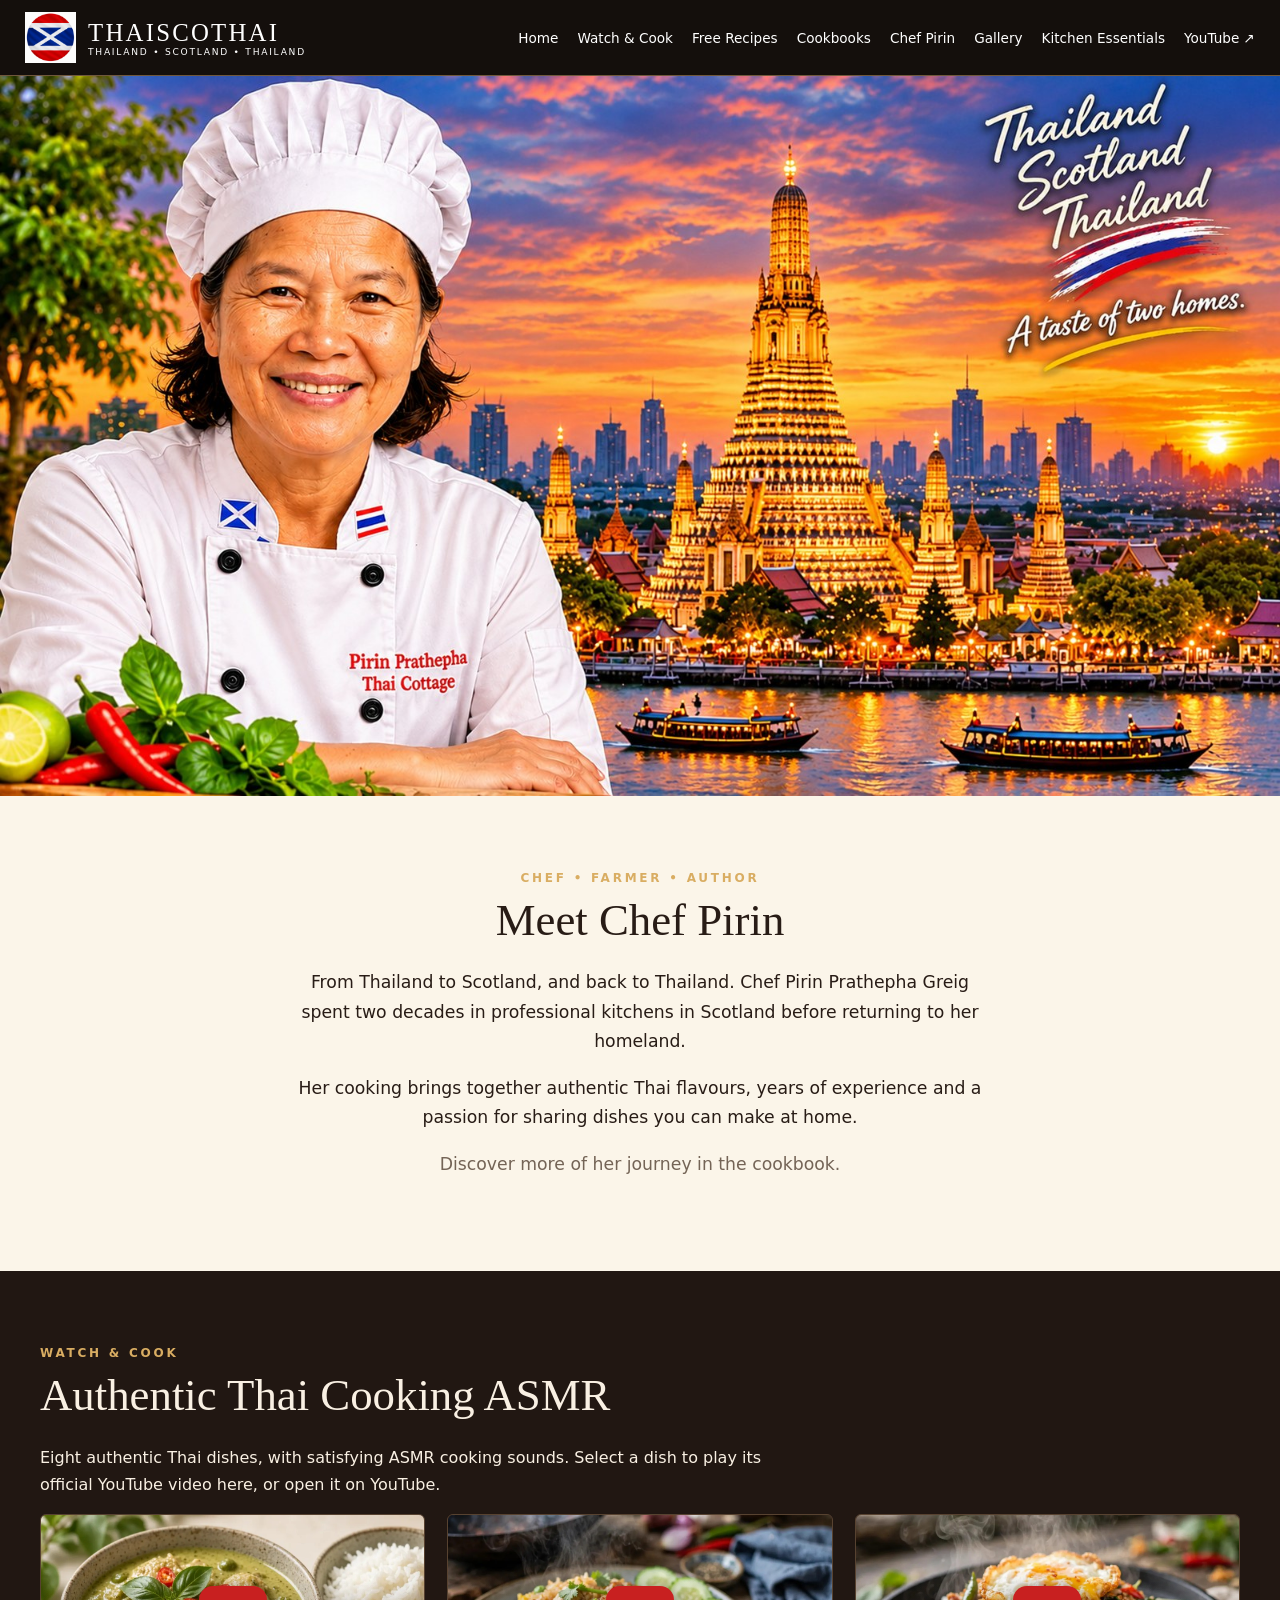
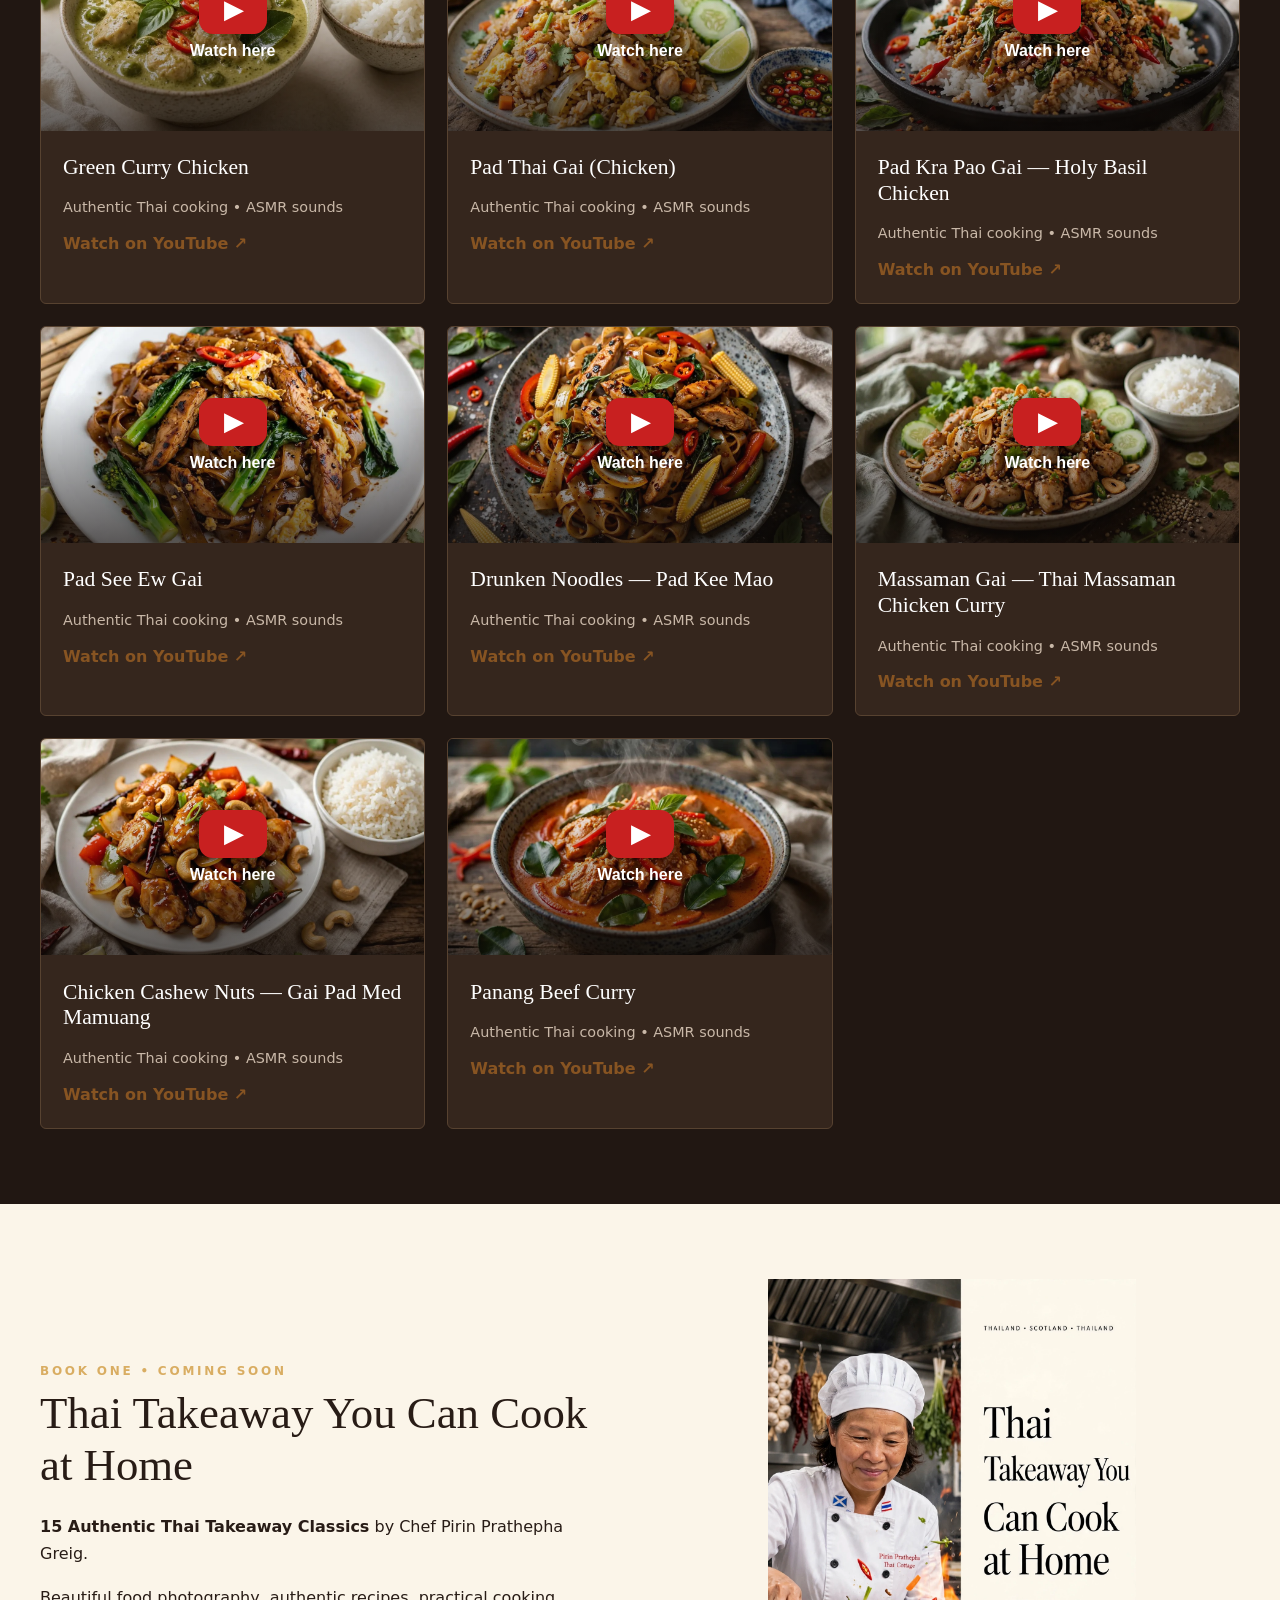
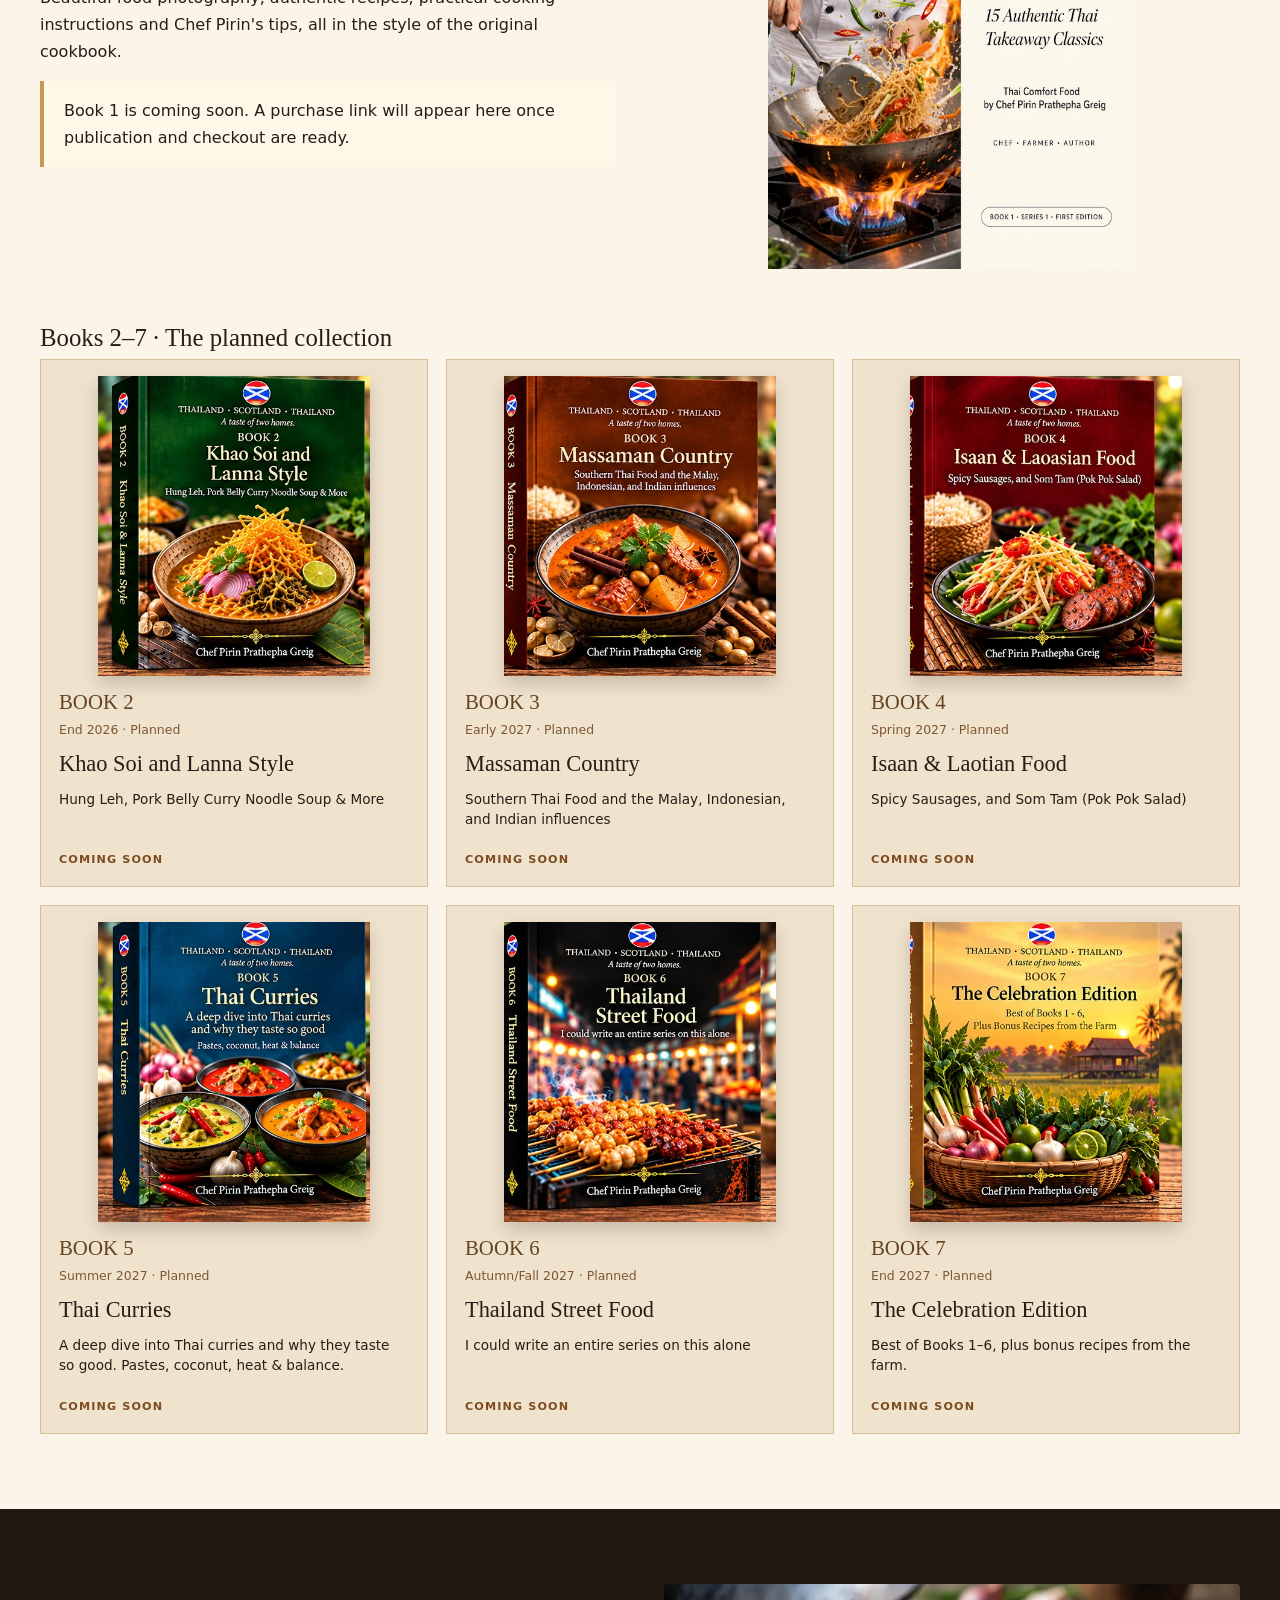
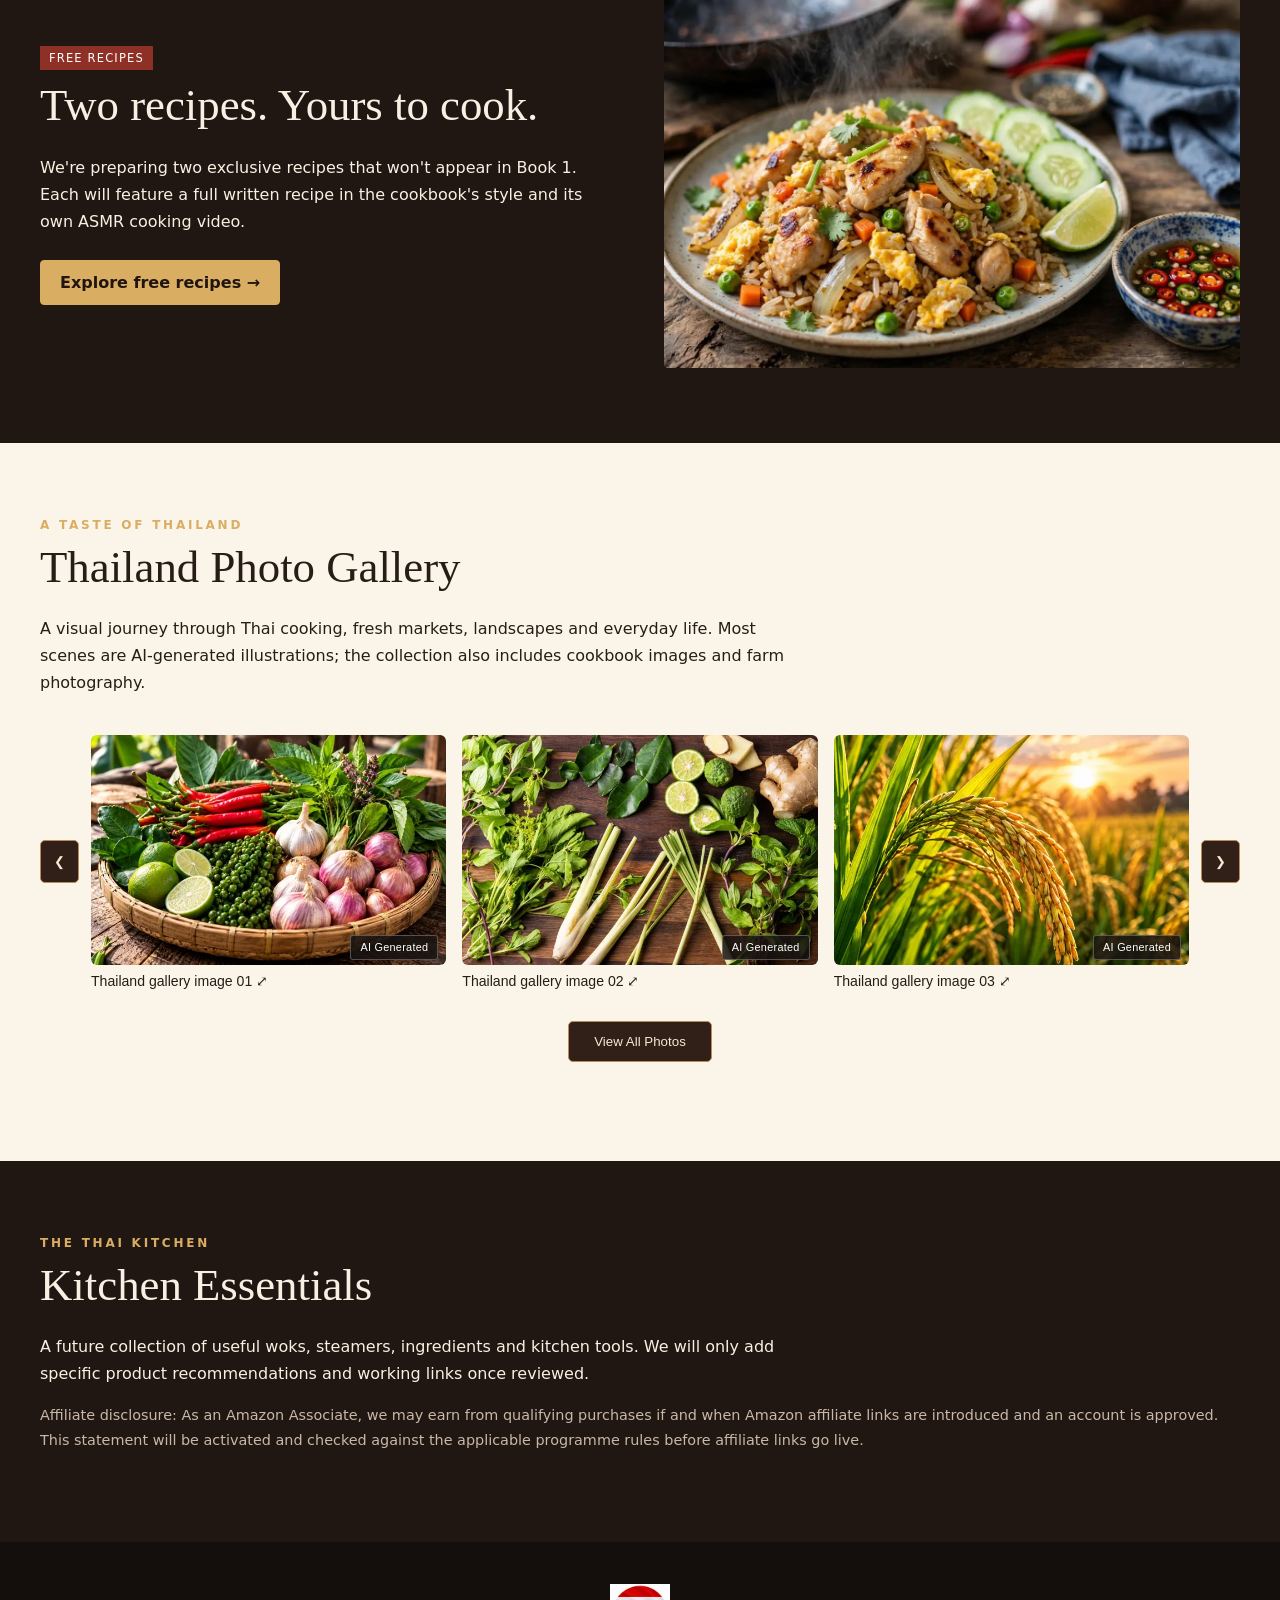
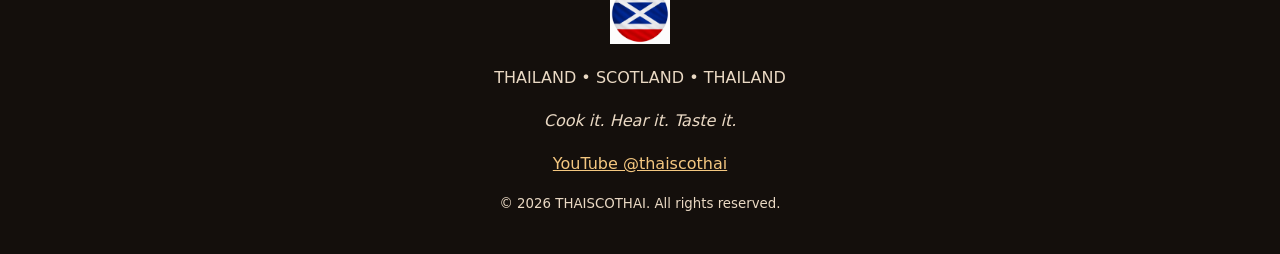
==== commit 467b2a89: "Refresh homepage hero and move chef introduction" ====
--- a/index.html
+++ b/index.html
@@ -1,9 +1,9 @@
 <!DOCTYPE html>
 
-<html lang="en"><head><meta charset="utf-8"/><meta content="width=device-width,initial-scale=1" name="viewport"/><meta content="Authentic Thai cooking, ASMR videos and cookbooks from Chef Pirin Pratepha Greig." name="description"/><title>Authentic Thai Cooking | THAISCOTHAI</title><link href="assets/hybrid-flag.png" rel="icon"/><link href="style.css" rel="stylesheet"/></head><body><header class="top"><nav aria-label="Main navigation" class="nav"><a class="identity" href="index.html"><img alt="THAISCOTHAI hybrid Thai Scottish flag" src="assets/hybrid-flag.png"/><div><div class="brand">THAISCOTHAI</div><div class="subbrand">THAILAND • SCOTLAND • THAILAND</div></div></a><button aria-expanded="false" aria-label="Toggle navigation" class="mobile-toggle">☰ Menu</button><div class="links"><a href="index.html">Home</a><a href="index.html#videos">Watch &amp; Cook</a><a href="free-recipes.html">Free Recipes</a><a href="index.html#books">Cookbooks</a><a href="index.html#chef">Chef Pirin</a><a href="index.html#gallery">Gallery</a><a href="index.html#essentials">Kitchen Essentials</a><a href="https://www.youtube.com/@thaiscothai" rel="noopener" target="_blank">YouTube ↗</a></div></nav></header><section class="hero"><div class="hero-inner"><div><div class="eyebrow">Thailand • Scotland • Thailand</div><h1>Authentic Thai Food at Home</h1><div class="tagline">Cook it. Hear it. Taste it.</div><p>Discover authentic Thai cooking with Chef Pirin Pratepha Greig. Beautiful food, satisfying ASMR cooking sounds, and a taste of two homes.</p><a class="btn" href="https://www.youtube.com/@thaiscothai">▶ Watch on YouTube</a><a class="btn alt" href="#videos">Explore the dishes</a></div><img alt="Actual cover of Thai Takeaway You Can Cook at Home" class="cover-hero" src="assets/cookbook-cover.webp"/></div></section>
-<section class="section chef-feature" id="chef"><img alt="Chef Pirin and Wat Arun at sunset with Thailand Scotland Thailand branding" class="chef-wide" loading="lazy" src="assets/chef-pirin-wat-arun.jpg"/><div class="chef-story"><div class="eyebrow">Chef • Farmer • Author</div><h2>Meet Chef Pirin</h2><p>From Thailand to Scotland, and back to Thailand. Chef Pirin Pratepha Greig spent two decades in professional kitchens in Scotland before returning to her homeland.</p><p>Her cooking brings together authentic Thai flavours, years of experience and a passion for sharing dishes you can make at home.</p><p class="small">Discover more of her journey in the cookbook.</p></div></section>
+<html lang="en"><head><meta charset="utf-8"/><meta content="width=device-width,initial-scale=1" name="viewport"/><meta content="Authentic Thai cooking, ASMR videos and cookbooks from Chef Pirin Prathepha Greig." name="description"/><title>Authentic Thai Cooking | THAISCOTHAI</title><link href="assets/hybrid-flag.png" rel="icon"/><link href="style.css" rel="stylesheet"/></head><body><header class="top"><nav aria-label="Main navigation" class="nav"><a class="identity" href="index.html"><img alt="THAISCOTHAI hybrid Thai Scottish flag" src="assets/hybrid-flag.png"/><div><div class="brand">THAISCOTHAI</div><div class="subbrand">THAILAND • SCOTLAND • THAILAND</div></div></a><button aria-expanded="false" aria-label="Toggle navigation" class="mobile-toggle">☰ Menu</button><div class="links"><a href="index.html">Home</a><a href="index.html#videos">Watch &amp; Cook</a><a href="free-recipes.html">Free Recipes</a><a href="index.html#books">Cookbooks</a><a href="index.html#chef">Chef Pirin</a><a href="index.html#gallery">Gallery</a><a href="index.html#essentials">Kitchen Essentials</a><a href="https://www.youtube.com/@thaiscothai" rel="noopener" target="_blank">YouTube ↗</a></div></nav></header><section class="hero home-hero" aria-label="Thailand Scotland Thailand homepage hero"><img class="home-hero-image" src="assets/home-hero.jpg" alt="Chef Pirin Prathepha Greig in chef whites beside Wat Arun at sunset, with Thailand Scotland Thailand branding"/><a class="youtube-pill" href="https://www.youtube.com/@thaiscothai" target="_blank" rel="noopener noreferrer" aria-label="Visit ThaiScoThai on YouTube"><span aria-hidden="true">▶</span> Watch on YouTube</a></section>
+<section class="section chef-feature" id="chef"><div class="chef-story"><div class="eyebrow">Chef • Farmer • Author</div><h2>Meet Chef Pirin</h2><p>From Thailand to Scotland, and back to Thailand. Chef Pirin Prathepha Greig spent two decades in professional kitchens in Scotland before returning to her homeland.</p><p>Her cooking brings together authentic Thai flavours, years of experience and a passion for sharing dishes you can make at home.</p><p class="small">Discover more of her journey in the cookbook.</p></div></section>
 <section class="dark" id="videos"><div class="section"><div class="eyebrow">Watch &amp; Cook</div><h2>Authentic Thai Cooking ASMR</h2><p class="intro">Eight authentic Thai dishes, with satisfying ASMR cooking sounds. Select a dish to play its official YouTube video here, or open it on YouTube.</p><div class="grid"><article class="tile video-tile"><div class="video-frame" data-video-id="yp-cu5LTG_E"><img alt="Green Curry Chicken cooking video preview" loading="lazy" src="assets/green-curry.webp"><button aria-label="Play Green Curry Chicken video on this page" class="video-play" type="button"><span aria-hidden="true">▶</span><span>Watch here</span></button></img></div><div class="tile-body"><h3>Green Curry Chicken</h3><p class="small">Authentic Thai cooking • ASMR sounds</p><a class="more" href="https://youtu.be/yp-cu5LTG_E" rel="noopener noreferrer" target="_blank">Watch on YouTube ↗</a></div></article><article class="tile video-tile"><div class="video-frame" data-video-id="HGuKSvNt7XU"><img alt="Pad Thai Gai (Chicken) cooking video preview" loading="lazy" src="assets/pad-thai.webp"/><button aria-label="Play Pad Thai Gai (Chicken) video on this page" class="video-play" type="button"><span aria-hidden="true">▶</span><span>Watch here</span></button></div><div class="tile-body"><h3>Pad Thai Gai (Chicken)</h3><p class="small">Authentic Thai cooking • ASMR sounds</p><a class="more" href="https://youtu.be/HGuKSvNt7XU" rel="noopener noreferrer" target="_blank">Watch on YouTube ↗</a></div></article><article class="tile video-tile"><div class="video-frame" data-video-id="aaMBYvtw2ys"><img alt="Pad Kra Pao Gai — Holy Basil Chicken cooking video preview" loading="lazy" src="assets/pad-krapao.webp"/><button aria-label="Play Pad Kra Pao Gai — Holy Basil Chicken video on this page" class="video-play" type="button"><span aria-hidden="true">▶</span><span>Watch here</span></button></div><div class="tile-body"><h3>Pad Kra Pao Gai — Holy Basil Chicken</h3><p class="small">Authentic Thai cooking • ASMR sounds</p><a class="more" href="https://youtu.be/aaMBYvtw2ys" rel="noopener noreferrer" target="_blank">Watch on YouTube ↗</a></div></article><article class="tile video-tile"><div class="video-frame" data-video-id="PAKdHrfNExc"><img alt="Pad See Ew Gai cooking video preview" loading="lazy" src="assets/pad-see-ew.webp"/><button aria-label="Play Pad See Ew Gai video on this page" class="video-play" type="button"><span aria-hidden="true">▶</span><span>Watch here</span></button></div><div class="tile-body"><h3>Pad See Ew Gai</h3><p class="small">Authentic Thai cooking • ASMR sounds</p><a class="more" href="https://youtu.be/PAKdHrfNExc" rel="noopener noreferrer" target="_blank">Watch on YouTube ↗</a></div></article><article class="tile video-tile"><div class="video-frame" data-video-id="-I1krj-ThXw"><img alt="Drunken Noodles — Pad Kee Mao cooking video preview" loading="lazy" src="assets/drunken-noodles.webp"/><button aria-label="Play Drunken Noodles — Pad Kee Mao video on this page" class="video-play" type="button"><span aria-hidden="true">▶</span><span>Watch here</span></button></div><div class="tile-body"><h3>Drunken Noodles — Pad Kee Mao</h3><p class="small">Authentic Thai cooking • ASMR sounds</p><a class="more" href="https://youtu.be/-I1krj-ThXw" rel="noopener noreferrer" target="_blank">Watch on YouTube ↗</a></div></article><article class="tile video-tile"><div class="video-frame" data-video-id="F6s2TcHQRmQ"><img alt="Massaman Gai — Thai Massaman Chicken Curry cooking video preview" loading="lazy" src="assets/massaman.webp"/><button aria-label="Play Massaman Gai — Thai Massaman Chicken Curry video on this page" class="video-play" type="button"><span aria-hidden="true">▶</span><span>Watch here</span></button></div><div class="tile-body"><h3>Massaman Gai — Thai Massaman Chicken Curry</h3><p class="small">Authentic Thai cooking • ASMR sounds</p><a class="more" href="https://youtu.be/F6s2TcHQRmQ" rel="noopener noreferrer" target="_blank">Watch on YouTube ↗</a></div></article><article class="tile video-tile"><div class="video-frame" data-video-id="w5a2BgabEyk"><img alt="Chicken Cashew Nuts — Gai Pad Med Mamuang cooking video preview" loading="lazy" src="assets/cashew-chicken.webp"/><button aria-label="Play Chicken Cashew Nuts — Gai Pad Med Mamuang video on this page" class="video-play" type="button"><span aria-hidden="true">▶</span><span>Watch here</span></button></div><div class="tile-body"><h3>Chicken Cashew Nuts — Gai Pad Med Mamuang</h3><p class="small">Authentic Thai cooking • ASMR sounds</p><a class="more" href="https://youtu.be/w5a2BgabEyk" rel="noopener noreferrer" target="_blank">Watch on YouTube ↗</a></div></article><article class="tile video-tile"><div class="video-frame" data-video-id="PWCRGMMl2tg"><img alt="Panang Beef Curry video preview" loading="lazy" src="assets/panang.webp"/><button aria-label="Play Panang Beef Curry video on this page" class="video-play" type="button"><span aria-hidden="true">▶</span><span>Watch here</span></button></div><div class="tile-body"><h3>Panang Beef Curry</h3><p class="small">Authentic Thai cooking • ASMR sounds</p><a class="more" href="https://youtu.be/PWCRGMMl2tg" rel="noopener noreferrer" target="_blank">Watch on YouTube ↗</a></div></article></div></div></section>
-<section class="section" id="books"><div class="split"><div><div class="eyebrow">Book One • Coming Soon</div><h2>Thai Takeaway You Can Cook at Home</h2><p><strong>15 Authentic Thai Takeaway Classics</strong> by Chef Pirin Pratepha Greig.</p><p>Beautiful food photography, authentic recipes, practical cooking instructions and Chef Pirin's tips, all in the style of the original cookbook.</p><p class="notice">Book 1 is coming soon. A purchase link will appear here once publication and checkout are ready.</p></div><img alt="Thai Takeaway cookbook cover" src="assets/cookbook-cover.webp" style="object-fit:contain;max-height:590px"/></div><h3 style="margin-top:55px">Books 2–7 · The planned collection</h3><div class="bookgrid"><article class="book"><img alt="Book 2 — Khao Soi and Lanna Style provisional cookbook cover" class="book-cover" loading="lazy" src="assets/books-v6/book-2.webp"/><span class="book-number">BOOK 2</span><span class="book-date">End 2026 · Planned</span><h4>Khao Soi and Lanna Style</h4><p>Hung Leh, Pork Belly Curry Noodle Soup &amp; More</p><span class="coming">COMING SOON</span></article><article class="book"><img alt="Book 3 — Massaman Country provisional cookbook cover" class="book-cover" loading="lazy" src="assets/books-v6/book-3.webp"/><span class="book-number">BOOK 3</span><span class="book-date">Early 2027 · Planned</span><h4>Massaman Country</h4><p>Southern Thai Food and the Malay, Indonesian, and Indian influences</p><span class="coming">COMING SOON</span></article><article class="book"><img alt="Book 4 — Isaan &amp; Laotian Food provisional cookbook cover" class="book-cover" loading="lazy" src="assets/books-v6/book-4.webp"/><span class="book-number">BOOK 4</span><span class="book-date">Spring 2027 · Planned</span><h4>Isaan &amp; Laotian Food</h4><p>Spicy Sausages, and Som Tam (Pok Pok Salad)</p><span class="coming">COMING SOON</span></article><article class="book"><img alt="Book 5 — Thai Curries provisional cookbook cover" class="book-cover" loading="lazy" src="assets/books-v6/book-5.webp"/><span class="book-number">BOOK 5</span><span class="book-date">Summer 2027 · Planned</span><h4>Thai Curries</h4><p>A deep dive into Thai curries and why they taste so good. Pastes, coconut, heat &amp; balance.</p><span class="coming">COMING SOON</span></article><article class="book"><img alt="Book 6 — Thailand Street Food provisional cookbook cover" class="book-cover" loading="lazy" src="assets/books-v6/book-6.webp"/><span class="book-number">BOOK 6</span><span class="book-date">Autumn/Fall 2027 · Planned</span><h4>Thailand Street Food</h4><p>I could write an entire series on this alone</p><span class="coming">COMING SOON</span></article><article class="book"><img alt="Book 7 — The Celebration Edition provisional cookbook cover" class="book-cover" loading="lazy" src="assets/books-v6/book-7.webp"/><span class="book-number">BOOK 7</span><span class="book-date">End 2027 · Planned</span><h4>The Celebration Edition</h4><p>Best of Books 1–6, plus bonus recipes from the farm.</p><span class="coming">COMING SOON</span></article></div></section>
+<section class="section" id="books"><div class="split"><div><div class="eyebrow">Book One • Coming Soon</div><h2>Thai Takeaway You Can Cook at Home</h2><p><strong>15 Authentic Thai Takeaway Classics</strong> by Chef Pirin Prathepha Greig.</p><p>Beautiful food photography, authentic recipes, practical cooking instructions and Chef Pirin's tips, all in the style of the original cookbook.</p><p class="notice">Book 1 is coming soon. A purchase link will appear here once publication and checkout are ready.</p></div><img alt="Thai Takeaway cookbook cover" src="assets/cookbook-cover.webp" style="object-fit:contain;max-height:590px"/></div><h3 style="margin-top:55px">Books 2–7 · The planned collection</h3><div class="bookgrid"><article class="book"><img alt="Book 2 — Khao Soi and Lanna Style provisional cookbook cover" class="book-cover" loading="lazy" src="assets/books-v6/book-2.webp"/><span class="book-number">BOOK 2</span><span class="book-date">End 2026 · Planned</span><h4>Khao Soi and Lanna Style</h4><p>Hung Leh, Pork Belly Curry Noodle Soup &amp; More</p><span class="coming">COMING SOON</span></article><article class="book"><img alt="Book 3 — Massaman Country provisional cookbook cover" class="book-cover" loading="lazy" src="assets/books-v6/book-3.webp"/><span class="book-number">BOOK 3</span><span class="book-date">Early 2027 · Planned</span><h4>Massaman Country</h4><p>Southern Thai Food and the Malay, Indonesian, and Indian influences</p><span class="coming">COMING SOON</span></article><article class="book"><img alt="Book 4 — Isaan &amp; Laotian Food provisional cookbook cover" class="book-cover" loading="lazy" src="assets/books-v6/book-4.webp"/><span class="book-number">BOOK 4</span><span class="book-date">Spring 2027 · Planned</span><h4>Isaan &amp; Laotian Food</h4><p>Spicy Sausages, and Som Tam (Pok Pok Salad)</p><span class="coming">COMING SOON</span></article><article class="book"><img alt="Book 5 — Thai Curries provisional cookbook cover" class="book-cover" loading="lazy" src="assets/books-v6/book-5.webp"/><span class="book-number">BOOK 5</span><span class="book-date">Summer 2027 · Planned</span><h4>Thai Curries</h4><p>A deep dive into Thai curries and why they taste so good. Pastes, coconut, heat &amp; balance.</p><span class="coming">COMING SOON</span></article><article class="book"><img alt="Book 6 — Thailand Street Food provisional cookbook cover" class="book-cover" loading="lazy" src="assets/books-v6/book-6.webp"/><span class="book-number">BOOK 6</span><span class="book-date">Autumn/Fall 2027 · Planned</span><h4>Thailand Street Food</h4><p>I could write an entire series on this alone</p><span class="coming">COMING SOON</span></article><article class="book"><img alt="Book 7 — The Celebration Edition provisional cookbook cover" class="book-cover" loading="lazy" src="assets/books-v6/book-7.webp"/><span class="book-number">BOOK 7</span><span class="book-date">End 2027 · Planned</span><h4>The Celebration Edition</h4><p>Best of Books 1–6, plus bonus recipes from the farm.</p><span class="coming">COMING SOON</span></article></div></section>
 <section class="dark"><div class="section"><div class="split"><div><span class="label">FREE RECIPES</span><h2>Two recipes. Yours to cook.</h2><p>We're preparing two exclusive recipes that won't appear in Book 1. Each will feature a full written recipe in the cookbook's style and its own ASMR cooking video.</p><a class="btn" href="free-recipes.html">Explore free recipes →</a></div><img alt="Thai cooking inspiration; free recipe selections are still to be confirmed" src="assets/pad-thai.webp"/></div></div></section>
 <section class="section gallery-section" id="gallery"><div class="eyebrow">A taste of Thailand</div><h2>Thailand Photo Gallery</h2><p class="intro">A visual journey through Thai cooking, fresh markets, landscapes and everyday life. Most scenes are AI-generated illustrations; the collection also includes cookbook images and farm photography.</p><div class="carousel-shell"><button aria-label="Previous gallery images" class="carousel-arrow carousel-prev" type="button">❮</button><div class="carousel-window"><div class="gallery-carousel"><button aria-label="Enlarge Thailand gallery image 01" class="gallery-card" data-caption="Thailand gallery image 01" data-gallery="assets/gallery-v5/01.jpg" data-origin="AI Generated" type="button"><img alt="Thailand gallery image 01" loading="lazy" src="assets/gallery-v5/01-thumb.webp"/><span>Thailand gallery image 01 ⤢</span><span class="origin-badge">AI Generated</span></button><button aria-label="Enlarge Thailand gallery image 02" class="gallery-card" data-caption="Thailand gallery image 02" data-gallery="assets/gallery-v5/02.jpg" data-origin="AI Generated" type="button"><img alt="Thailand gallery image 02" loading="lazy" src="assets/gallery-v5/02-thumb.webp"/><span>Thailand gallery image 02 ⤢</span><span class="origin-badge">AI Generated</span></button><button aria-label="Enlarge Thailand gallery image 03" class="gallery-card" data-caption="Thailand gallery image 03" data-gallery="assets/gallery-v5/03.jpg" data-origin="AI Generated" type="button"><img alt="Thailand gallery image 03" loading="lazy" src="assets/gallery-v5/03-thumb.webp"/><span>Thailand gallery image 03 ⤢</span><span class="origin-badge">AI Generated</span></button><button aria-label="Enlarge Thailand gallery image 04" class="gallery-card" data-caption="Thailand gallery image 04" data-gallery="assets/gallery-v5/04.jpg" data-origin="AI Generated" type="button"><img alt="Thailand gallery image 04" loading="lazy" src="assets/gallery-v5/04-thumb.webp"/><span>Thailand gallery image 04 ⤢</span><span class="origin-badge">AI Generated</span></button><button aria-label="Enlarge Thailand gallery image 05" class="gallery-card" data-caption="Thailand gallery image 05" data-gallery="assets/gallery-v5/05.jpg" data-origin="AI Generated" type="button"><img alt="Thailand gallery image 05" loading="lazy" src="assets/gallery-v5/05-thumb.webp"/><span>Thailand gallery image 05 ⤢</span><span class="origin-badge">AI Generated</span></button><button aria-label="Enlarge Thailand gallery image 06" class="gallery-card" data-caption="Thailand gallery image 06" data-gallery="assets/gallery-v5/06.jpg" data-origin="AI Generated" type="button"><img alt="Thailand gallery image 06" loading="lazy" src="assets/gallery-v5/06-thumb.webp"/><span>Thailand gallery image 06 ⤢</span><span class="origin-badge">AI Generated</span></button><button aria-label="Enlarge Thailand gallery image 07" class="gallery-card" data-caption="Thailand gallery image 07" data-gallery="assets/gallery-v5/07.jpg" data-origin="AI Generated" type="button"><img alt="Thailand gallery image 07" loading="lazy" src="assets/gallery-v5/07-thumb.webp"/><span>Thailand gallery image 07 ⤢</span><span class="origin-badge">AI Generated</span></button><button aria-label="Enlarge Thailand gallery image 08" class="gallery-card" data-caption="Thailand gallery image 08" data-gallery="assets/gallery-v5/08.jpg" data-origin="AI Generated" type="button"><img alt="Thailand gallery image 08" loading="lazy" src="assets/gallery-v5/08-thumb.webp"/><span>Thailand gallery image 08 ⤢</span><span class="origin-badge">AI Generated</span></button><button aria-label="Enlarge Thailand gallery image 09" class="gallery-card" data-caption="Thailand gallery image 09" data-gallery="assets/gallery-v5/09.jpg" data-origin="AI Generated" type="button"><img alt="Thailand gallery image 09" loading="lazy" src="assets/gallery-v5/09-thumb.webp"/><span>Thailand gallery image 09 ⤢</span><span class="origin-badge">AI Generated</span></button><button aria-label="Enlarge Thailand gallery image 10" class="gallery-card" data-caption="Thailand gallery image 10" data-gallery="assets/gallery-v5/10.jpg" data-origin="AI Generated" type="button"><img alt="Thailand gallery image 10" loading="lazy" src="assets/gallery-v5/10-thumb.webp"/><span>Thailand gallery image 10 ⤢</span><span class="origin-badge">AI Generated</span></button><button aria-label="Enlarge Thailand gallery image 11" class="gallery-card" data-caption="Thailand gallery image 11" data-gallery="assets/gallery-v5/11.jpg" data-origin="AI Generated" type="button"><img alt="Thailand gallery image 11" loading="lazy" src="assets/gallery-v5/11-thumb.webp"/><span>Thailand gallery image 11 ⤢</span><span class="origin-badge">AI Generated</span></button><button aria-label="Enlarge Thailand gallery image 12" class="gallery-card" data-caption="Thailand gallery image 12" data-gallery="assets/gallery-v5/12.jpg" data-origin="AI Generated" type="button"><img alt="Thailand gallery image 12" loading="lazy" src="assets/gallery-v5/12-thumb.webp"/><span>Thailand gallery image 12 ⤢</span><span class="origin-badge">AI Generated</span></button><button aria-label="Enlarge Thailand gallery image 13" class="gallery-card" data-caption="Thailand gallery image 13" data-gallery="assets/gallery-v5/13.jpg" data-origin="AI Generated" type="button"><img alt="Thailand gallery image 13" loading="lazy" src="assets/gallery-v5/13-thumb.webp"/><span>Thailand gallery image 13 ⤢</span><span class="origin-badge">AI Generated</span></button><button aria-label="Enlarge Thailand gallery image 14" class="gallery-card" data-caption="Thailand gallery image 14" data-gallery="assets/gallery-v5/14.jpg" data-origin="AI Generated" type="button"><img alt="Thailand gallery image 14" loading="lazy" src="assets/gallery-v5/14-thumb.webp"/><span>Thailand gallery image 14 ⤢</span><span class="origin-badge">AI Generated</span></button><button aria-label="Enlarge Thailand gallery image 15" class="gallery-card" data-caption="Thailand gallery image 15" data-gallery="assets/gallery-v5/15.jpg" data-origin="AI Generated" type="button"><img alt="Thailand gallery image 15" loading="lazy" src="assets/gallery-v5/15-thumb.webp"/><span>Thailand gallery image 15 ⤢</span><span class="origin-badge">AI Generated</span></button><button aria-label="Enlarge Thailand gallery image 16" class="gallery-card" data-caption="Thailand gallery image 16" data-gallery="assets/gallery-v5/16.jpg" data-origin="AI Generated" type="button"><img alt="Thailand gallery image 16" loading="lazy" src="assets/gallery-v5/16-thumb.webp"/><span>Thailand gallery image 16 ⤢</span><span class="origin-badge">AI Generated</span></button><button aria-label="Enlarge Thailand gallery image 17" class="gallery-card" data-caption="Thailand gallery image 17" data-gallery="assets/gallery-v5/17.jpg" data-origin="AI Generated" type="button"><img alt="Thailand gallery image 17" loading="lazy" src="assets/gallery-v5/17-thumb.webp"/><span>Thailand gallery image 17 ⤢</span><span class="origin-badge">AI Generated</span></button><button aria-label="Enlarge Thailand gallery image 18" class="gallery-card" data-caption="Thailand gallery image 18" data-gallery="assets/gallery-v5/18.jpg" data-origin="AI Generated" type="button"><img alt="Thailand gallery image 18" loading="lazy" src="assets/gallery-v5/18-thumb.webp"/><span>Thailand gallery image 18 ⤢</span><span class="origin-badge">AI Generated</span></button><button aria-label="Enlarge Thailand gallery image 19" class="gallery-card" data-caption="Thailand gallery image 19" data-gallery="assets/gallery-v5/19.jpg" data-origin="AI Generated" type="button"><img alt="Thailand gallery image 19" loading="lazy" src="assets/gallery-v5/19-thumb.webp"/><span>Thailand gallery image 19 ⤢</span><span class="origin-badge">AI Generated</span></button><button aria-label="Enlarge Thailand gallery image 20" class="gallery-card" data-caption="Thailand gallery image 20" data-gallery="assets/gallery-v5/20.jpg" data-origin="AI Generated" type="button"><img alt="Thailand gallery image 20" loading="lazy" src="assets/gallery-v5/20-thumb.webp"/><span>Thailand gallery image 20 ⤢</span><span class="origin-badge">AI Generated</span></button><button aria-label="Enlarge Thailand gallery image 21" class="gallery-card" data-caption="Thailand gallery image 21" data-gallery="assets/gallery-v5/21.jpg" data-origin="AI Generated" type="button"><img alt="Thailand gallery image 21" loading="lazy" src="assets/gallery-v5/21-thumb.webp"/><span>Thailand gallery image 21 ⤢</span><span class="origin-badge">AI Generated</span></button><button aria-label="Enlarge Thailand gallery image 22" class="gallery-card" data-caption="Thailand gallery image 22" data-gallery="assets/gallery-v5/22.webp" data-origin="Cookbook Image" type="button"><img alt="Thailand gallery image 22" loading="lazy" src="assets/gallery-v5/22-thumb.webp"/><span>Thailand gallery image 22 ⤢</span><span class="origin-badge">Cookbook Image</span></button><button aria-label="Enlarge Thailand gallery image 23" class="gallery-card" data-caption="Thailand gallery image 23" data-gallery="assets/gallery-v5/23.webp" data-origin="Cookbook Image" type="button"><img alt="Thailand gallery image 23" loading="lazy" src="assets/gallery-v5/23-thumb.webp"/><span>Thailand gallery image 23 ⤢</span><span class="origin-badge">Cookbook Image</span></button><button aria-label="Enlarge Thailand gallery image 24" class="gallery-card" data-caption="Thailand gallery image 24" data-gallery="assets/gallery-v5/24.webp" data-origin="Cookbook Image" type="button"><img alt="Thailand gallery image 24" loading="lazy" src="assets/gallery-v5/24-thumb.webp"/><span>Thailand gallery image 24 ⤢</span><span class="origin-badge">Cookbook Image</span></button><button aria-label="Enlarge Thailand gallery image 25" class="gallery-card" data-caption="Thailand gallery image 25" data-gallery="assets/gallery-v5/25.webp" data-origin="Cookbook Image" type="button"><img alt="Thailand gallery image 25" loading="lazy" src="assets/gallery-v5/25-thumb.webp"/><span>Thailand gallery image 25 ⤢</span><span class="origin-badge">Cookbook Image</span></button><button aria-label="Enlarge Isan farm kitchen — artistic interpretation" class="gallery-card" data-caption="Isan farm kitchen — artistic interpretation" data-gallery="assets/gallery-v5/26.webp" data-origin="AI Generated" type="button"><img alt="Isan farm kitchen — artistic interpretation" loading="lazy" src="assets/gallery-v5/26-thumb.webp"/><span>Isan farm kitchen — artistic interpretation ⤢</span><span class="origin-badge">AI Generated</span></button><button aria-label="Enlarge A Bangkok restaurant — original photograph with AI-added customers" class="gallery-card" data-caption="A Bangkok restaurant — original photograph with AI-added customers" data-gallery="assets/gallery-v5/27.webp" data-origin="AI Enhanced" type="button"><img alt="A Bangkok restaurant — original photograph with AI-added customers" loading="lazy" src="assets/gallery-v5/27-thumb.webp"/><span>A Bangkok restaurant — original photograph with AI-added customers ⤢</span><span class="origin-badge">AI Enhanced</span></button><button aria-label="Enlarge Papayas growing on our little farm in Isan" class="gallery-card" data-caption="Papayas growing on our little farm in Isan" data-gallery="assets/gallery-v5/28.webp" data-origin="Original Photo" type="button"><img alt="Papayas growing on our little farm in Isan" loading="lazy" src="assets/gallery-v5/28-thumb.webp"/><span>Papayas growing on our little farm in Isan ⤢</span><span class="origin-badge">Original Photo</span></button></div></div><button aria-label="Next gallery images" class="carousel-arrow carousel-next" type="button">❯</button></div><div class="gallery-actions"><button aria-expanded="false" class="gallery-view-all" type="button">View All Photos</button></div></section><div aria-label="All Thailand gallery photos" aria-modal="true" hidden="" id="gallery-overlay" role="dialog"><div class="gallery-overlay-head"><h2>Thailand Photo Gallery</h2><button aria-label="Close all photos" class="gallery-overlay-close" type="button">✕</button></div><div class="gallery-overlay-grid"></div></div>
 <section class="dark" id="essentials"><div class="section"><div class="eyebrow">The Thai Kitchen</div><h2>Kitchen Essentials</h2><p class="intro">A future collection of useful woks, steamers, ingredients and kitchen tools. We will only add specific product recommendations and working links once reviewed.</p><p class="small">Affiliate disclosure: As an Amazon Associate, we may earn from qualifying purchases if and when Amazon affiliate links are introduced and an account is approved. This statement will be activated and checked against the applicable programme rules before affiliate links go live.</p></div></section>
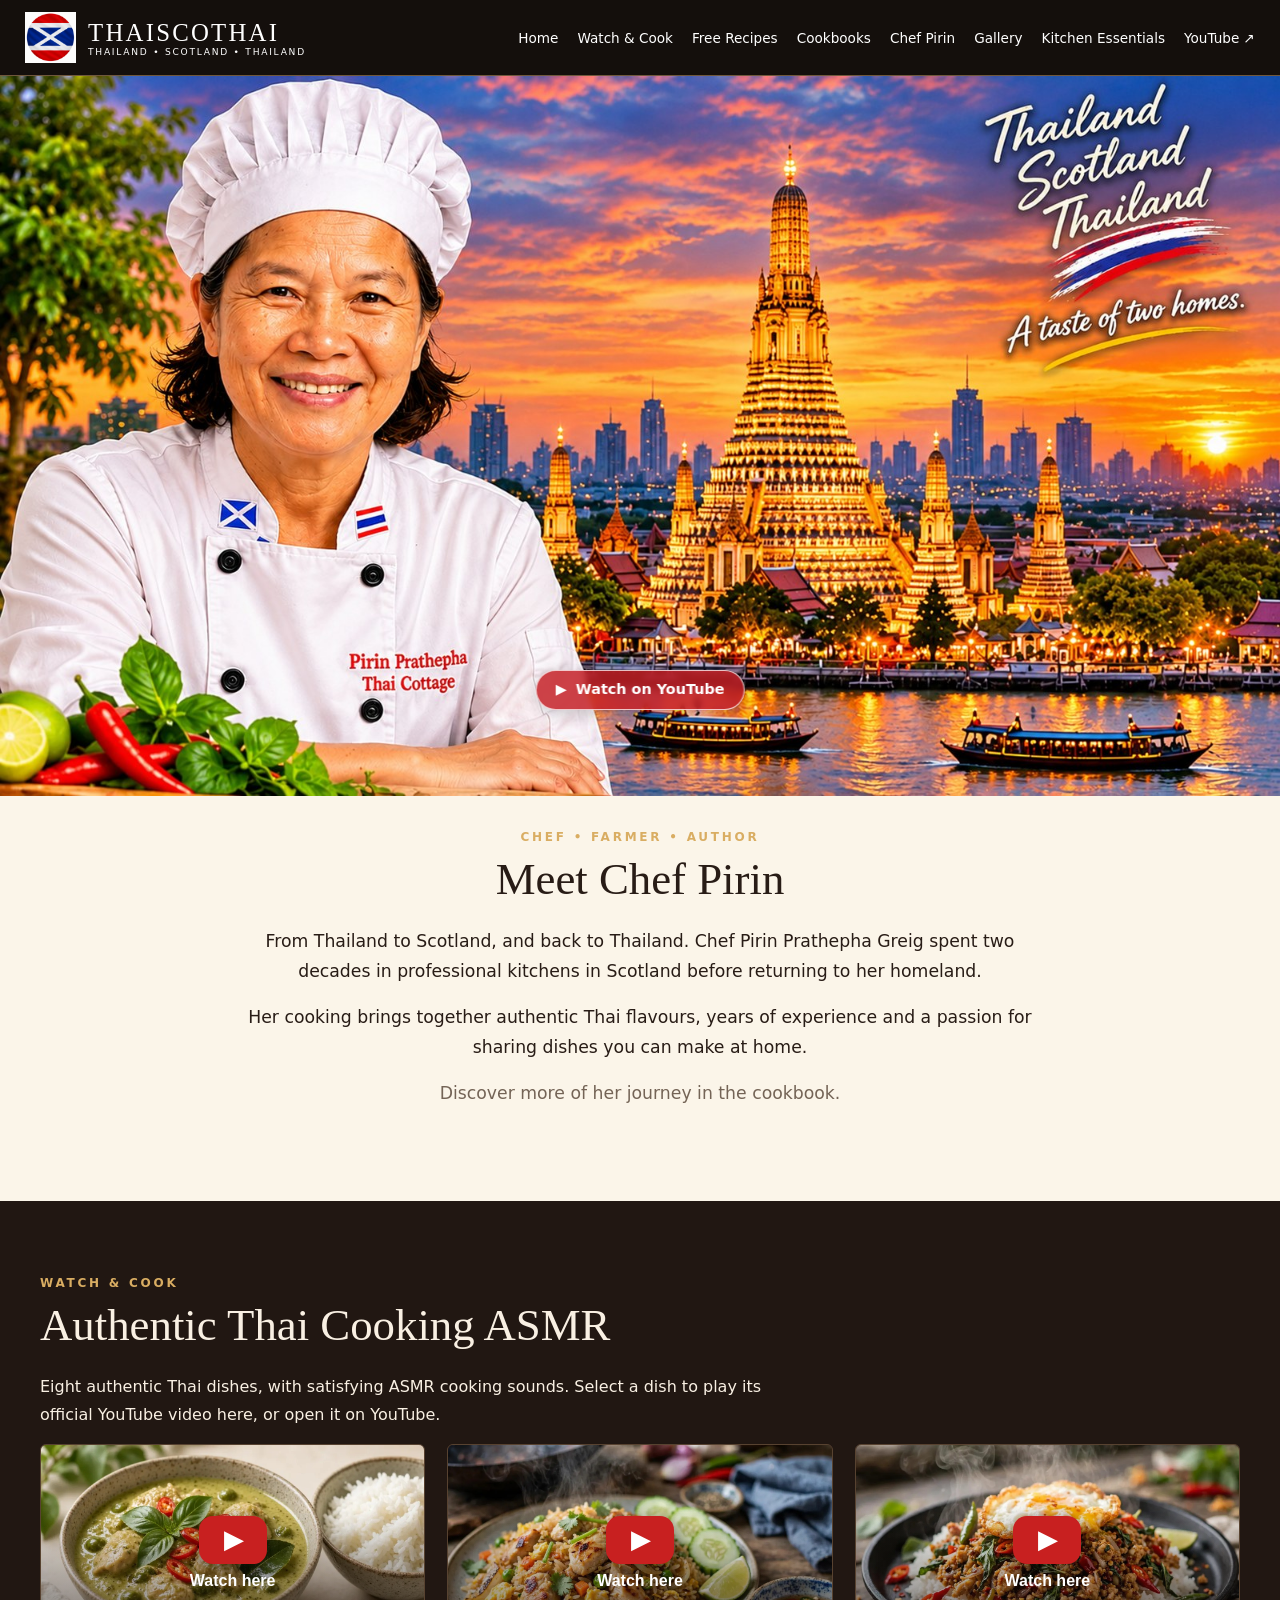
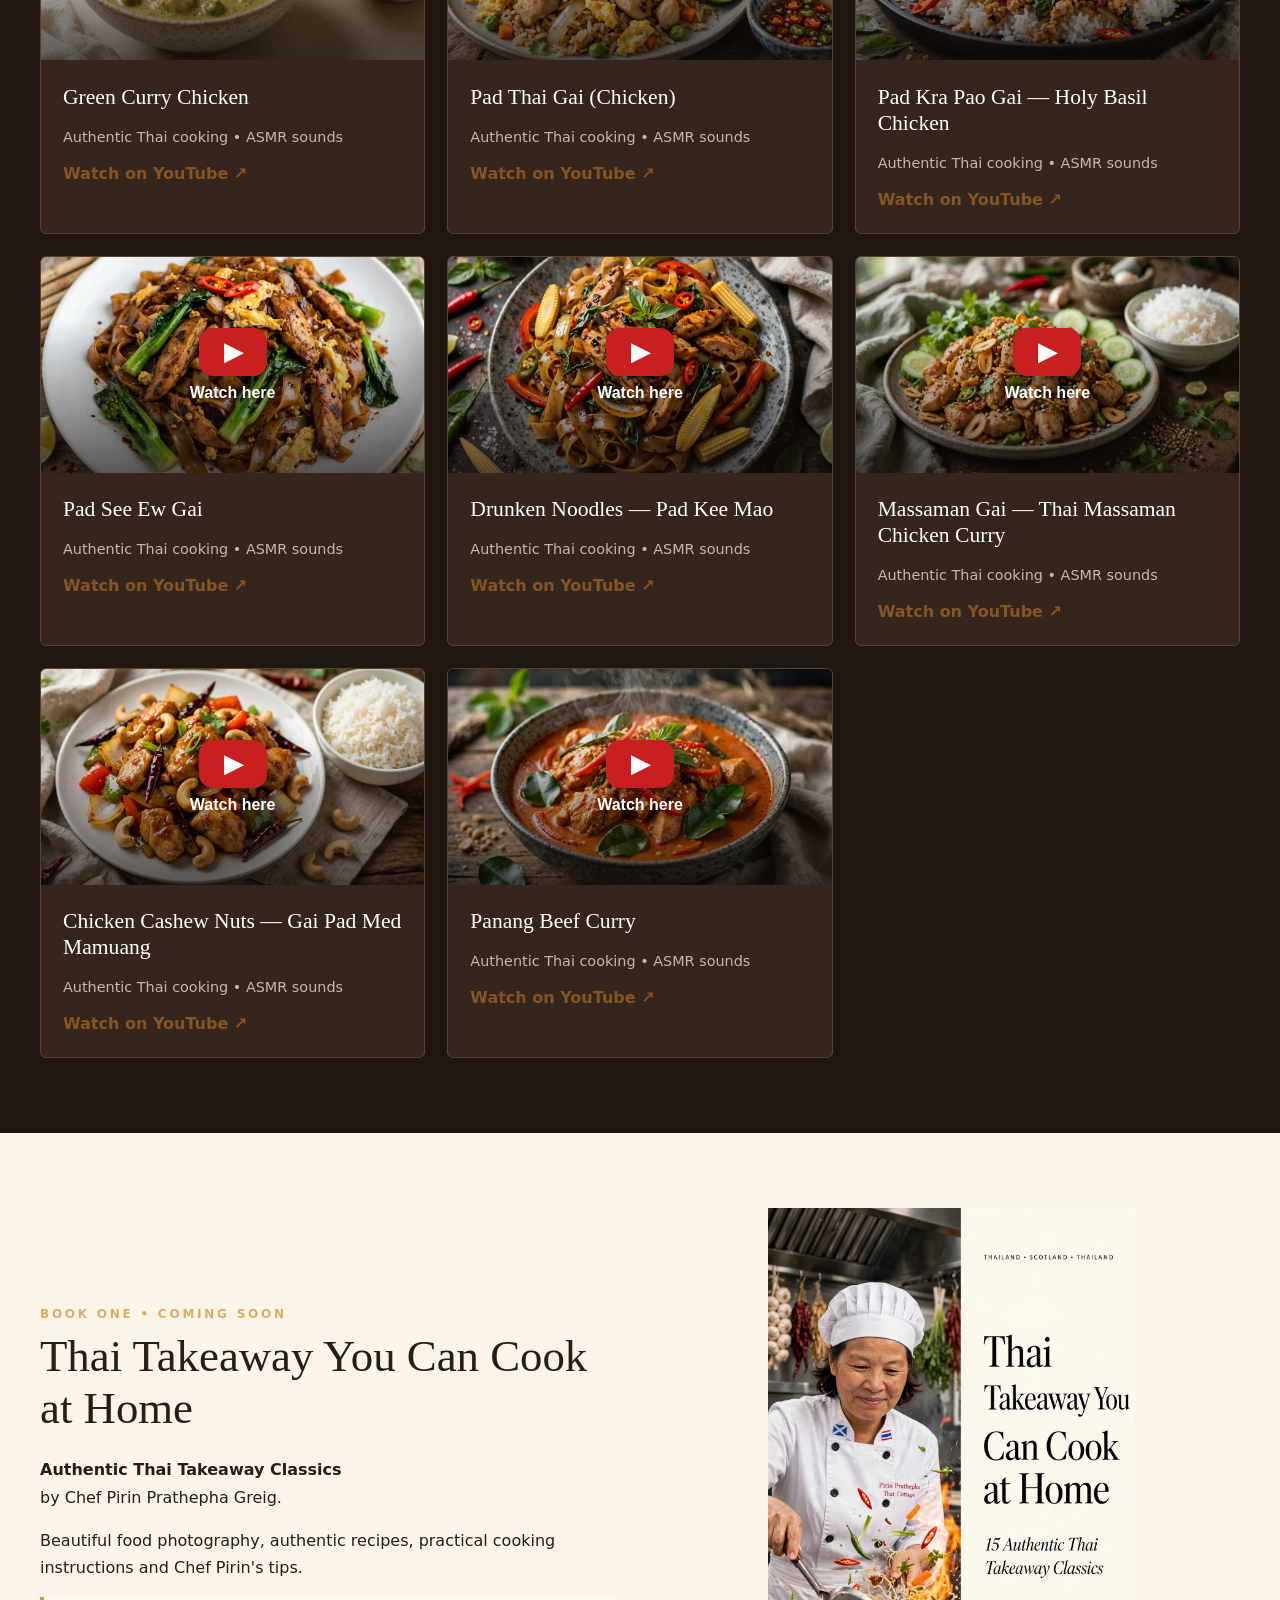
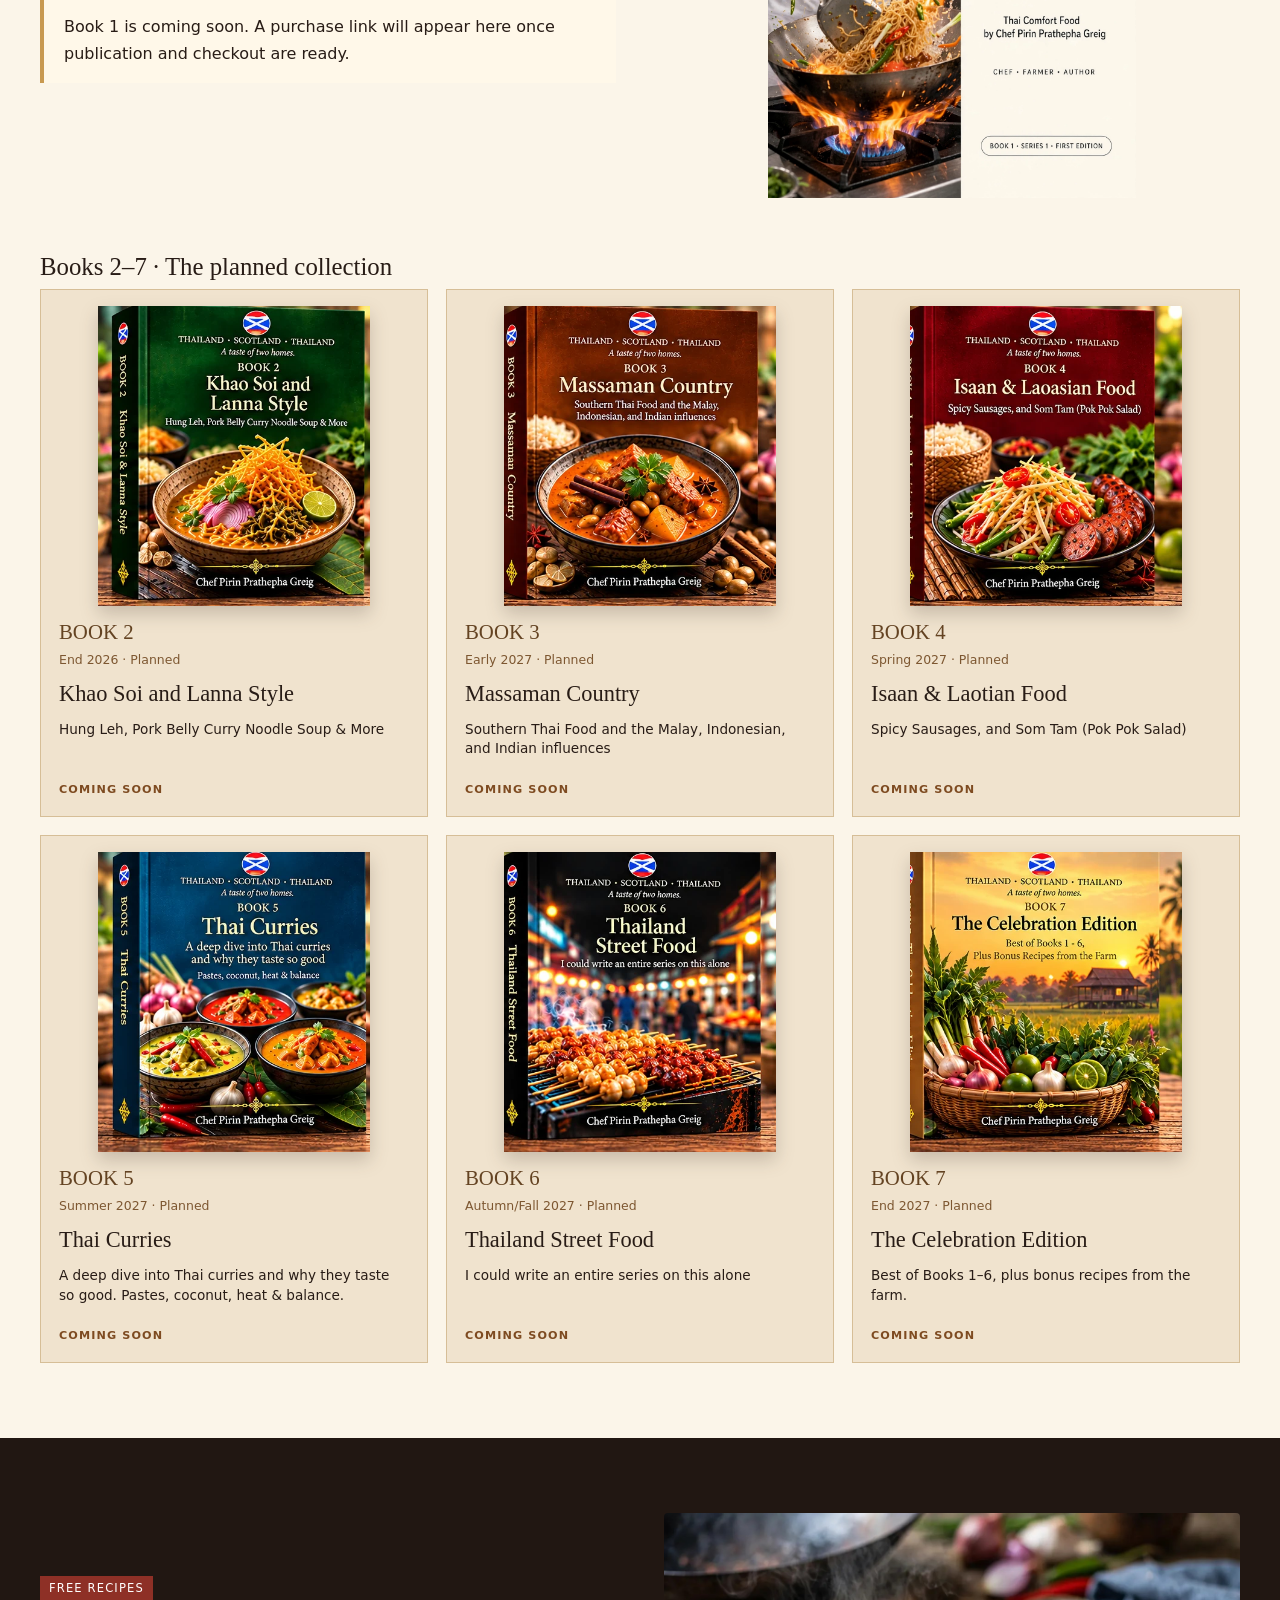
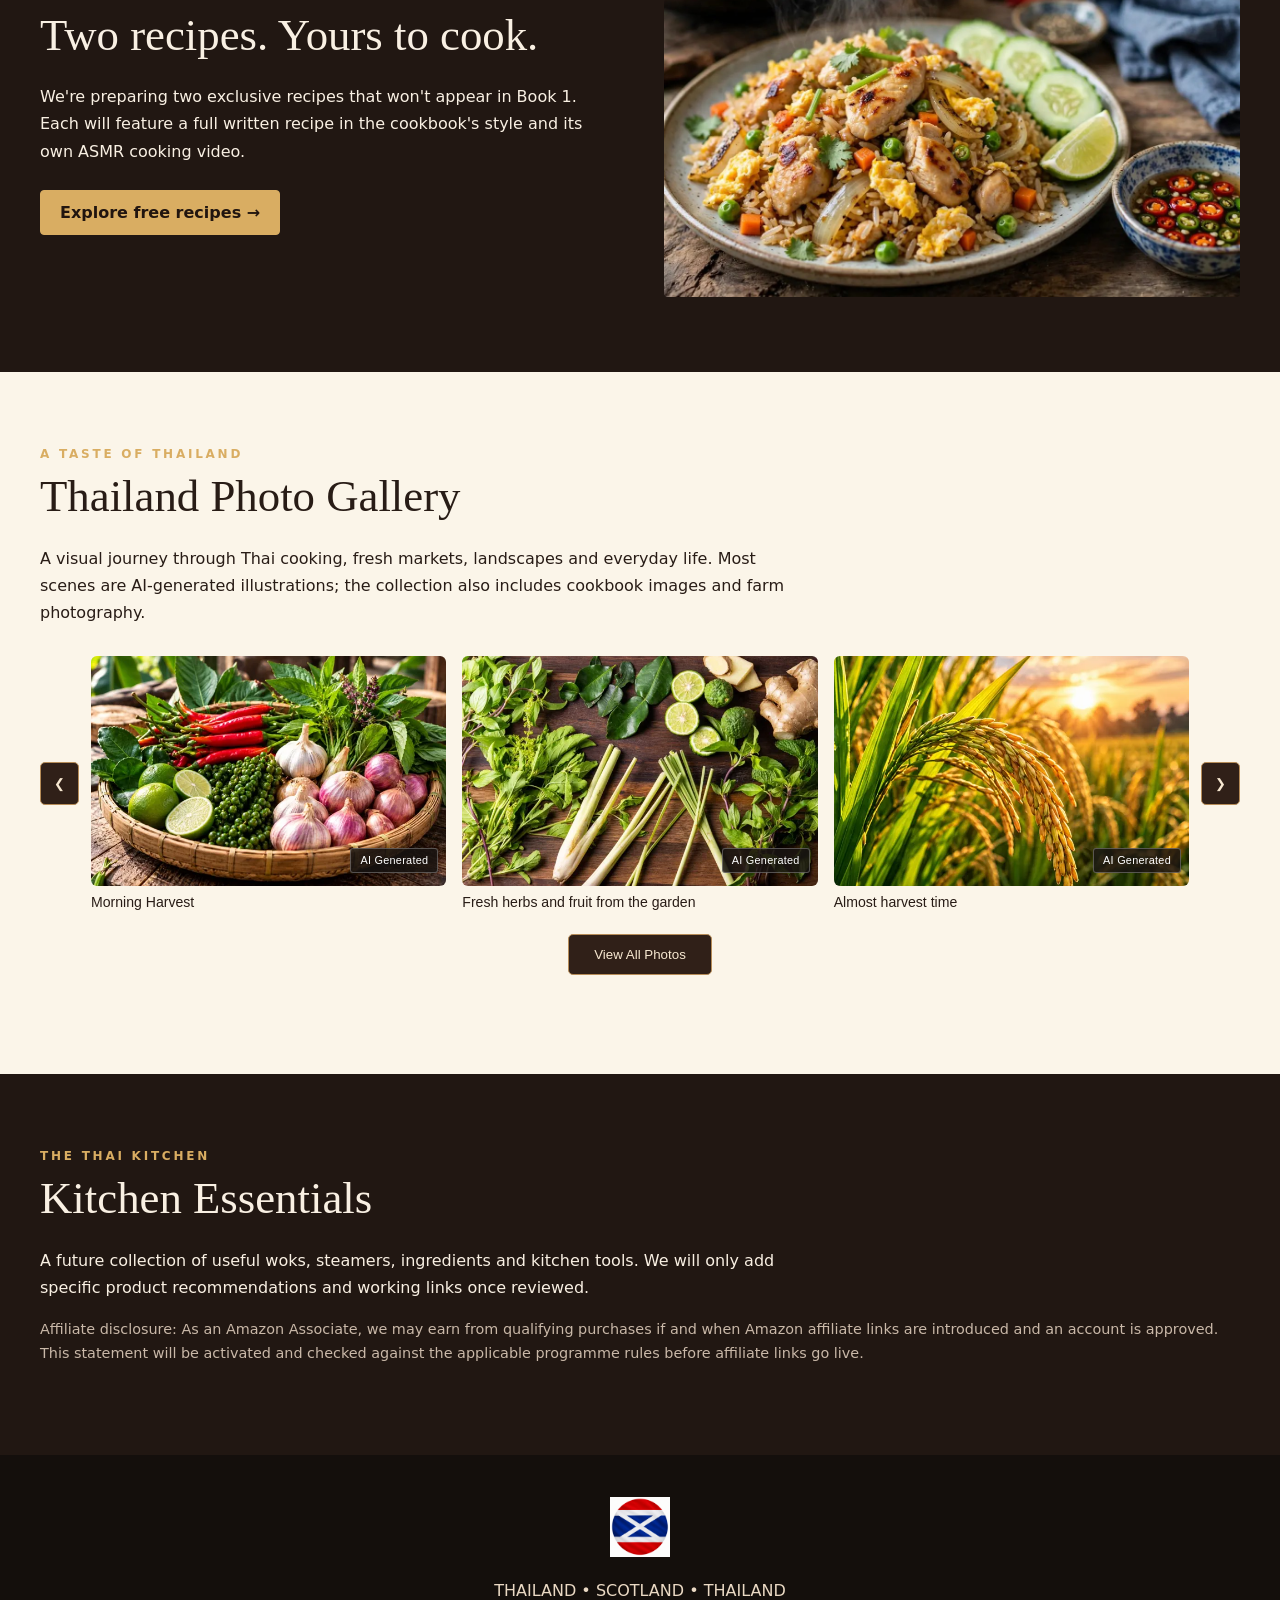
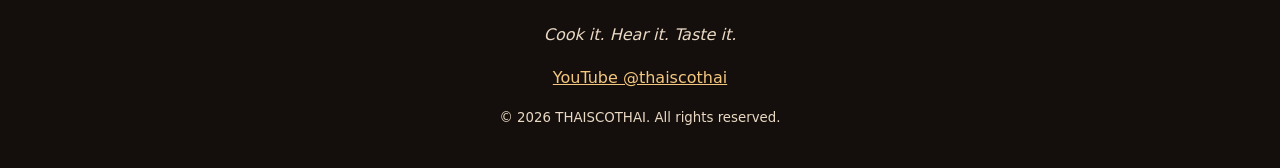
==== commit e9efbf02: "Update Book 1 wording and Thailand gallery captions" ====
--- a/index.html
+++ b/index.html
@@ -3,8 +3,8 @@
 <html lang="en"><head><meta charset="utf-8"/><meta content="width=device-width,initial-scale=1" name="viewport"/><meta content="Authentic Thai cooking, ASMR videos and cookbooks from Chef Pirin Prathepha Greig." name="description"/><title>Authentic Thai Cooking | THAISCOTHAI</title><link href="assets/hybrid-flag.png" rel="icon"/><link href="style.css" rel="stylesheet"/></head><body><header class="top"><nav aria-label="Main navigation" class="nav"><a class="identity" href="index.html"><img alt="THAISCOTHAI hybrid Thai Scottish flag" src="assets/hybrid-flag.png"/><div><div class="brand">THAISCOTHAI</div><div class="subbrand">THAILAND • SCOTLAND • THAILAND</div></div></a><button aria-expanded="false" aria-label="Toggle navigation" class="mobile-toggle">☰ Menu</button><div class="links"><a href="index.html">Home</a><a href="index.html#videos">Watch &amp; Cook</a><a href="free-recipes.html">Free Recipes</a><a href="index.html#books">Cookbooks</a><a href="index.html#chef">Chef Pirin</a><a href="index.html#gallery">Gallery</a><a href="index.html#essentials">Kitchen Essentials</a><a href="https://www.youtube.com/@thaiscothai" rel="noopener" target="_blank">YouTube ↗</a></div></nav></header><section class="hero home-hero" aria-label="Thailand Scotland Thailand homepage hero"><img class="home-hero-image" src="assets/home-hero.jpg" alt="Chef Pirin Prathepha Greig in chef whites beside Wat Arun at sunset, with Thailand Scotland Thailand branding"/><a class="youtube-pill" href="https://www.youtube.com/@thaiscothai" target="_blank" rel="noopener noreferrer" aria-label="Visit ThaiScoThai on YouTube"><span aria-hidden="true">▶</span> Watch on YouTube</a></section>
 <section class="section chef-feature" id="chef"><div class="chef-story"><div class="eyebrow">Chef • Farmer • Author</div><h2>Meet Chef Pirin</h2><p>From Thailand to Scotland, and back to Thailand. Chef Pirin Prathepha Greig spent two decades in professional kitchens in Scotland before returning to her homeland.</p><p>Her cooking brings together authentic Thai flavours, years of experience and a passion for sharing dishes you can make at home.</p><p class="small">Discover more of her journey in the cookbook.</p></div></section>
 <section class="dark" id="videos"><div class="section"><div class="eyebrow">Watch &amp; Cook</div><h2>Authentic Thai Cooking ASMR</h2><p class="intro">Eight authentic Thai dishes, with satisfying ASMR cooking sounds. Select a dish to play its official YouTube video here, or open it on YouTube.</p><div class="grid"><article class="tile video-tile"><div class="video-frame" data-video-id="yp-cu5LTG_E"><img alt="Green Curry Chicken cooking video preview" loading="lazy" src="assets/green-curry.webp"><button aria-label="Play Green Curry Chicken video on this page" class="video-play" type="button"><span aria-hidden="true">▶</span><span>Watch here</span></button></img></div><div class="tile-body"><h3>Green Curry Chicken</h3><p class="small">Authentic Thai cooking • ASMR sounds</p><a class="more" href="https://youtu.be/yp-cu5LTG_E" rel="noopener noreferrer" target="_blank">Watch on YouTube ↗</a></div></article><article class="tile video-tile"><div class="video-frame" data-video-id="HGuKSvNt7XU"><img alt="Pad Thai Gai (Chicken) cooking video preview" loading="lazy" src="assets/pad-thai.webp"/><button aria-label="Play Pad Thai Gai (Chicken) video on this page" class="video-play" type="button"><span aria-hidden="true">▶</span><span>Watch here</span></button></div><div class="tile-body"><h3>Pad Thai Gai (Chicken)</h3><p class="small">Authentic Thai cooking • ASMR sounds</p><a class="more" href="https://youtu.be/HGuKSvNt7XU" rel="noopener noreferrer" target="_blank">Watch on YouTube ↗</a></div></article><article class="tile video-tile"><div class="video-frame" data-video-id="aaMBYvtw2ys"><img alt="Pad Kra Pao Gai — Holy Basil Chicken cooking video preview" loading="lazy" src="assets/pad-krapao.webp"/><button aria-label="Play Pad Kra Pao Gai — Holy Basil Chicken video on this page" class="video-play" type="button"><span aria-hidden="true">▶</span><span>Watch here</span></button></div><div class="tile-body"><h3>Pad Kra Pao Gai — Holy Basil Chicken</h3><p class="small">Authentic Thai cooking • ASMR sounds</p><a class="more" href="https://youtu.be/aaMBYvtw2ys" rel="noopener noreferrer" target="_blank">Watch on YouTube ↗</a></div></article><article class="tile video-tile"><div class="video-frame" data-video-id="PAKdHrfNExc"><img alt="Pad See Ew Gai cooking video preview" loading="lazy" src="assets/pad-see-ew.webp"/><button aria-label="Play Pad See Ew Gai video on this page" class="video-play" type="button"><span aria-hidden="true">▶</span><span>Watch here</span></button></div><div class="tile-body"><h3>Pad See Ew Gai</h3><p class="small">Authentic Thai cooking • ASMR sounds</p><a class="more" href="https://youtu.be/PAKdHrfNExc" rel="noopener noreferrer" target="_blank">Watch on YouTube ↗</a></div></article><article class="tile video-tile"><div class="video-frame" data-video-id="-I1krj-ThXw"><img alt="Drunken Noodles — Pad Kee Mao cooking video preview" loading="lazy" src="assets/drunken-noodles.webp"/><button aria-label="Play Drunken Noodles — Pad Kee Mao video on this page" class="video-play" type="button"><span aria-hidden="true">▶</span><span>Watch here</span></button></div><div class="tile-body"><h3>Drunken Noodles — Pad Kee Mao</h3><p class="small">Authentic Thai cooking • ASMR sounds</p><a class="more" href="https://youtu.be/-I1krj-ThXw" rel="noopener noreferrer" target="_blank">Watch on YouTube ↗</a></div></article><article class="tile video-tile"><div class="video-frame" data-video-id="F6s2TcHQRmQ"><img alt="Massaman Gai — Thai Massaman Chicken Curry cooking video preview" loading="lazy" src="assets/massaman.webp"/><button aria-label="Play Massaman Gai — Thai Massaman Chicken Curry video on this page" class="video-play" type="button"><span aria-hidden="true">▶</span><span>Watch here</span></button></div><div class="tile-body"><h3>Massaman Gai — Thai Massaman Chicken Curry</h3><p class="small">Authentic Thai cooking • ASMR sounds</p><a class="more" href="https://youtu.be/F6s2TcHQRmQ" rel="noopener noreferrer" target="_blank">Watch on YouTube ↗</a></div></article><article class="tile video-tile"><div class="video-frame" data-video-id="w5a2BgabEyk"><img alt="Chicken Cashew Nuts — Gai Pad Med Mamuang cooking video preview" loading="lazy" src="assets/cashew-chicken.webp"/><button aria-label="Play Chicken Cashew Nuts — Gai Pad Med Mamuang video on this page" class="video-play" type="button"><span aria-hidden="true">▶</span><span>Watch here</span></button></div><div class="tile-body"><h3>Chicken Cashew Nuts — Gai Pad Med Mamuang</h3><p class="small">Authentic Thai cooking • ASMR sounds</p><a class="more" href="https://youtu.be/w5a2BgabEyk" rel="noopener noreferrer" target="_blank">Watch on YouTube ↗</a></div></article><article class="tile video-tile"><div class="video-frame" data-video-id="PWCRGMMl2tg"><img alt="Panang Beef Curry video preview" loading="lazy" src="assets/panang.webp"/><button aria-label="Play Panang Beef Curry video on this page" class="video-play" type="button"><span aria-hidden="true">▶</span><span>Watch here</span></button></div><div class="tile-body"><h3>Panang Beef Curry</h3><p class="small">Authentic Thai cooking • ASMR sounds</p><a class="more" href="https://youtu.be/PWCRGMMl2tg" rel="noopener noreferrer" target="_blank">Watch on YouTube ↗</a></div></article></div></div></section>
-<section class="section" id="books"><div class="split"><div><div class="eyebrow">Book One • Coming Soon</div><h2>Thai Takeaway You Can Cook at Home</h2><p><strong>15 Authentic Thai Takeaway Classics</strong> by Chef Pirin Prathepha Greig.</p><p>Beautiful food photography, authentic recipes, practical cooking instructions and Chef Pirin's tips, all in the style of the original cookbook.</p><p class="notice">Book 1 is coming soon. A purchase link will appear here once publication and checkout are ready.</p></div><img alt="Thai Takeaway cookbook cover" src="assets/cookbook-cover.webp" style="object-fit:contain;max-height:590px"/></div><h3 style="margin-top:55px">Books 2–7 · The planned collection</h3><div class="bookgrid"><article class="book"><img alt="Book 2 — Khao Soi and Lanna Style provisional cookbook cover" class="book-cover" loading="lazy" src="assets/books-v6/book-2.webp"/><span class="book-number">BOOK 2</span><span class="book-date">End 2026 · Planned</span><h4>Khao Soi and Lanna Style</h4><p>Hung Leh, Pork Belly Curry Noodle Soup &amp; More</p><span class="coming">COMING SOON</span></article><article class="book"><img alt="Book 3 — Massaman Country provisional cookbook cover" class="book-cover" loading="lazy" src="assets/books-v6/book-3.webp"/><span class="book-number">BOOK 3</span><span class="book-date">Early 2027 · Planned</span><h4>Massaman Country</h4><p>Southern Thai Food and the Malay, Indonesian, and Indian influences</p><span class="coming">COMING SOON</span></article><article class="book"><img alt="Book 4 — Isaan &amp; Laotian Food provisional cookbook cover" class="book-cover" loading="lazy" src="assets/books-v6/book-4.webp"/><span class="book-number">BOOK 4</span><span class="book-date">Spring 2027 · Planned</span><h4>Isaan &amp; Laotian Food</h4><p>Spicy Sausages, and Som Tam (Pok Pok Salad)</p><span class="coming">COMING SOON</span></article><article class="book"><img alt="Book 5 — Thai Curries provisional cookbook cover" class="book-cover" loading="lazy" src="assets/books-v6/book-5.webp"/><span class="book-number">BOOK 5</span><span class="book-date">Summer 2027 · Planned</span><h4>Thai Curries</h4><p>A deep dive into Thai curries and why they taste so good. Pastes, coconut, heat &amp; balance.</p><span class="coming">COMING SOON</span></article><article class="book"><img alt="Book 6 — Thailand Street Food provisional cookbook cover" class="book-cover" loading="lazy" src="assets/books-v6/book-6.webp"/><span class="book-number">BOOK 6</span><span class="book-date">Autumn/Fall 2027 · Planned</span><h4>Thailand Street Food</h4><p>I could write an entire series on this alone</p><span class="coming">COMING SOON</span></article><article class="book"><img alt="Book 7 — The Celebration Edition provisional cookbook cover" class="book-cover" loading="lazy" src="assets/books-v6/book-7.webp"/><span class="book-number">BOOK 7</span><span class="book-date">End 2027 · Planned</span><h4>The Celebration Edition</h4><p>Best of Books 1–6, plus bonus recipes from the farm.</p><span class="coming">COMING SOON</span></article></div></section>
+<section class="section" id="books"><div class="split"><div><div class="eyebrow">Book One • Coming Soon</div><h2>Thai Takeaway You Can Cook at Home</h2><p><strong>Authentic Thai Takeaway Classics</strong><br>by Chef Pirin Prathepha Greig.</p><p>Beautiful food photography, authentic recipes, practical cooking instructions and Chef Pirin's tips.</p><p class="notice">Book 1 is coming soon. A purchase link will appear here once publication and checkout are ready.</p></div><img alt="Thai Takeaway cookbook cover" src="assets/cookbook-cover.webp" style="object-fit:contain;max-height:590px"/></div><h3 style="margin-top:55px">Books 2–7 · The planned collection</h3><div class="bookgrid"><article class="book"><img alt="Book 2 — Khao Soi and Lanna Style provisional cookbook cover" class="book-cover" loading="lazy" src="assets/books-v6/book-2.webp"/><span class="book-number">BOOK 2</span><span class="book-date">End 2026 · Planned</span><h4>Khao Soi and Lanna Style</h4><p>Hung Leh, Pork Belly Curry Noodle Soup &amp; More</p><span class="coming">COMING SOON</span></article><article class="book"><img alt="Book 3 — Massaman Country provisional cookbook cover" class="book-cover" loading="lazy" src="assets/books-v6/book-3.webp"/><span class="book-number">BOOK 3</span><span class="book-date">Early 2027 · Planned</span><h4>Massaman Country</h4><p>Southern Thai Food and the Malay, Indonesian, and Indian influences</p><span class="coming">COMING SOON</span></article><article class="book"><img alt="Book 4 — Isaan &amp; Laotian Food provisional cookbook cover" class="book-cover" loading="lazy" src="assets/books-v6/book-4.webp"/><span class="book-number">BOOK 4</span><span class="book-date">Spring 2027 · Planned</span><h4>Isaan &amp; Laotian Food</h4><p>Spicy Sausages, and Som Tam (Pok Pok Salad)</p><span class="coming">COMING SOON</span></article><article class="book"><img alt="Book 5 — Thai Curries provisional cookbook cover" class="book-cover" loading="lazy" src="assets/books-v6/book-5.webp"/><span class="book-number">BOOK 5</span><span class="book-date">Summer 2027 · Planned</span><h4>Thai Curries</h4><p>A deep dive into Thai curries and why they taste so good. Pastes, coconut, heat &amp; balance.</p><span class="coming">COMING SOON</span></article><article class="book"><img alt="Book 6 — Thailand Street Food provisional cookbook cover" class="book-cover" loading="lazy" src="assets/books-v6/book-6.webp"/><span class="book-number">BOOK 6</span><span class="book-date">Autumn/Fall 2027 · Planned</span><h4>Thailand Street Food</h4><p>I could write an entire series on this alone</p><span class="coming">COMING SOON</span></article><article class="book"><img alt="Book 7 — The Celebration Edition provisional cookbook cover" class="book-cover" loading="lazy" src="assets/books-v6/book-7.webp"/><span class="book-number">BOOK 7</span><span class="book-date">End 2027 · Planned</span><h4>The Celebration Edition</h4><p>Best of Books 1–6, plus bonus recipes from the farm.</p><span class="coming">COMING SOON</span></article></div></section>
 <section class="dark"><div class="section"><div class="split"><div><span class="label">FREE RECIPES</span><h2>Two recipes. Yours to cook.</h2><p>We're preparing two exclusive recipes that won't appear in Book 1. Each will feature a full written recipe in the cookbook's style and its own ASMR cooking video.</p><a class="btn" href="free-recipes.html">Explore free recipes →</a></div><img alt="Thai cooking inspiration; free recipe selections are still to be confirmed" src="assets/pad-thai.webp"/></div></div></section>
-<section class="section gallery-section" id="gallery"><div class="eyebrow">A taste of Thailand</div><h2>Thailand Photo Gallery</h2><p class="intro">A visual journey through Thai cooking, fresh markets, landscapes and everyday life. Most scenes are AI-generated illustrations; the collection also includes cookbook images and farm photography.</p><div class="carousel-shell"><button aria-label="Previous gallery images" class="carousel-arrow carousel-prev" type="button">❮</button><div class="carousel-window"><div class="gallery-carousel"><button aria-label="Enlarge Thailand gallery image 01" class="gallery-card" data-caption="Thailand gallery image 01" data-gallery="assets/gallery-v5/01.jpg" data-origin="AI Generated" type="button"><img alt="Thailand gallery image 01" loading="lazy" src="assets/gallery-v5/01-thumb.webp"/><span>Thailand gallery image 01 ⤢</span><span class="origin-badge">AI Generated</span></button><button aria-label="Enlarge Thailand gallery image 02" class="gallery-card" data-caption="Thailand gallery image 02" data-gallery="assets/gallery-v5/02.jpg" data-origin="AI Generated" type="button"><img alt="Thailand gallery image 02" loading="lazy" src="assets/gallery-v5/02-thumb.webp"/><span>Thailand gallery image 02 ⤢</span><span class="origin-badge">AI Generated</span></button><button aria-label="Enlarge Thailand gallery image 03" class="gallery-card" data-caption="Thailand gallery image 03" data-gallery="assets/gallery-v5/03.jpg" data-origin="AI Generated" type="button"><img alt="Thailand gallery image 03" loading="lazy" src="assets/gallery-v5/03-thumb.webp"/><span>Thailand gallery image 03 ⤢</span><span class="origin-badge">AI Generated</span></button><button aria-label="Enlarge Thailand gallery image 04" class="gallery-card" data-caption="Thailand gallery image 04" data-gallery="assets/gallery-v5/04.jpg" data-origin="AI Generated" type="button"><img alt="Thailand gallery image 04" loading="lazy" src="assets/gallery-v5/04-thumb.webp"/><span>Thailand gallery image 04 ⤢</span><span class="origin-badge">AI Generated</span></button><button aria-label="Enlarge Thailand gallery image 05" class="gallery-card" data-caption="Thailand gallery image 05" data-gallery="assets/gallery-v5/05.jpg" data-origin="AI Generated" type="button"><img alt="Thailand gallery image 05" loading="lazy" src="assets/gallery-v5/05-thumb.webp"/><span>Thailand gallery image 05 ⤢</span><span class="origin-badge">AI Generated</span></button><button aria-label="Enlarge Thailand gallery image 06" class="gallery-card" data-caption="Thailand gallery image 06" data-gallery="assets/gallery-v5/06.jpg" data-origin="AI Generated" type="button"><img alt="Thailand gallery image 06" loading="lazy" src="assets/gallery-v5/06-thumb.webp"/><span>Thailand gallery image 06 ⤢</span><span class="origin-badge">AI Generated</span></button><button aria-label="Enlarge Thailand gallery image 07" class="gallery-card" data-caption="Thailand gallery image 07" data-gallery="assets/gallery-v5/07.jpg" data-origin="AI Generated" type="button"><img alt="Thailand gallery image 07" loading="lazy" src="assets/gallery-v5/07-thumb.webp"/><span>Thailand gallery image 07 ⤢</span><span class="origin-badge">AI Generated</span></button><button aria-label="Enlarge Thailand gallery image 08" class="gallery-card" data-caption="Thailand gallery image 08" data-gallery="assets/gallery-v5/08.jpg" data-origin="AI Generated" type="button"><img alt="Thailand gallery image 08" loading="lazy" src="assets/gallery-v5/08-thumb.webp"/><span>Thailand gallery image 08 ⤢</span><span class="origin-badge">AI Generated</span></button><button aria-label="Enlarge Thailand gallery image 09" class="gallery-card" data-caption="Thailand gallery image 09" data-gallery="assets/gallery-v5/09.jpg" data-origin="AI Generated" type="button"><img alt="Thailand gallery image 09" loading="lazy" src="assets/gallery-v5/09-thumb.webp"/><span>Thailand gallery image 09 ⤢</span><span class="origin-badge">AI Generated</span></button><button aria-label="Enlarge Thailand gallery image 10" class="gallery-card" data-caption="Thailand gallery image 10" data-gallery="assets/gallery-v5/10.jpg" data-origin="AI Generated" type="button"><img alt="Thailand gallery image 10" loading="lazy" src="assets/gallery-v5/10-thumb.webp"/><span>Thailand gallery image 10 ⤢</span><span class="origin-badge">AI Generated</span></button><button aria-label="Enlarge Thailand gallery image 11" class="gallery-card" data-caption="Thailand gallery image 11" data-gallery="assets/gallery-v5/11.jpg" data-origin="AI Generated" type="button"><img alt="Thailand gallery image 11" loading="lazy" src="assets/gallery-v5/11-thumb.webp"/><span>Thailand gallery image 11 ⤢</span><span class="origin-badge">AI Generated</span></button><button aria-label="Enlarge Thailand gallery image 12" class="gallery-card" data-caption="Thailand gallery image 12" data-gallery="assets/gallery-v5/12.jpg" data-origin="AI Generated" type="button"><img alt="Thailand gallery image 12" loading="lazy" src="assets/gallery-v5/12-thumb.webp"/><span>Thailand gallery image 12 ⤢</span><span class="origin-badge">AI Generated</span></button><button aria-label="Enlarge Thailand gallery image 13" class="gallery-card" data-caption="Thailand gallery image 13" data-gallery="assets/gallery-v5/13.jpg" data-origin="AI Generated" type="button"><img alt="Thailand gallery image 13" loading="lazy" src="assets/gallery-v5/13-thumb.webp"/><span>Thailand gallery image 13 ⤢</span><span class="origin-badge">AI Generated</span></button><button aria-label="Enlarge Thailand gallery image 14" class="gallery-card" data-caption="Thailand gallery image 14" data-gallery="assets/gallery-v5/14.jpg" data-origin="AI Generated" type="button"><img alt="Thailand gallery image 14" loading="lazy" src="assets/gallery-v5/14-thumb.webp"/><span>Thailand gallery image 14 ⤢</span><span class="origin-badge">AI Generated</span></button><button aria-label="Enlarge Thailand gallery image 15" class="gallery-card" data-caption="Thailand gallery image 15" data-gallery="assets/gallery-v5/15.jpg" data-origin="AI Generated" type="button"><img alt="Thailand gallery image 15" loading="lazy" src="assets/gallery-v5/15-thumb.webp"/><span>Thailand gallery image 15 ⤢</span><span class="origin-badge">AI Generated</span></button><button aria-label="Enlarge Thailand gallery image 16" class="gallery-card" data-caption="Thailand gallery image 16" data-gallery="assets/gallery-v5/16.jpg" data-origin="AI Generated" type="button"><img alt="Thailand gallery image 16" loading="lazy" src="assets/gallery-v5/16-thumb.webp"/><span>Thailand gallery image 16 ⤢</span><span class="origin-badge">AI Generated</span></button><button aria-label="Enlarge Thailand gallery image 17" class="gallery-card" data-caption="Thailand gallery image 17" data-gallery="assets/gallery-v5/17.jpg" data-origin="AI Generated" type="button"><img alt="Thailand gallery image 17" loading="lazy" src="assets/gallery-v5/17-thumb.webp"/><span>Thailand gallery image 17 ⤢</span><span class="origin-badge">AI Generated</span></button><button aria-label="Enlarge Thailand gallery image 18" class="gallery-card" data-caption="Thailand gallery image 18" data-gallery="assets/gallery-v5/18.jpg" data-origin="AI Generated" type="button"><img alt="Thailand gallery image 18" loading="lazy" src="assets/gallery-v5/18-thumb.webp"/><span>Thailand gallery image 18 ⤢</span><span class="origin-badge">AI Generated</span></button><button aria-label="Enlarge Thailand gallery image 19" class="gallery-card" data-caption="Thailand gallery image 19" data-gallery="assets/gallery-v5/19.jpg" data-origin="AI Generated" type="button"><img alt="Thailand gallery image 19" loading="lazy" src="assets/gallery-v5/19-thumb.webp"/><span>Thailand gallery image 19 ⤢</span><span class="origin-badge">AI Generated</span></button><button aria-label="Enlarge Thailand gallery image 20" class="gallery-card" data-caption="Thailand gallery image 20" data-gallery="assets/gallery-v5/20.jpg" data-origin="AI Generated" type="button"><img alt="Thailand gallery image 20" loading="lazy" src="assets/gallery-v5/20-thumb.webp"/><span>Thailand gallery image 20 ⤢</span><span class="origin-badge">AI Generated</span></button><button aria-label="Enlarge Thailand gallery image 21" class="gallery-card" data-caption="Thailand gallery image 21" data-gallery="assets/gallery-v5/21.jpg" data-origin="AI Generated" type="button"><img alt="Thailand gallery image 21" loading="lazy" src="assets/gallery-v5/21-thumb.webp"/><span>Thailand gallery image 21 ⤢</span><span class="origin-badge">AI Generated</span></button><button aria-label="Enlarge Thailand gallery image 22" class="gallery-card" data-caption="Thailand gallery image 22" data-gallery="assets/gallery-v5/22.webp" data-origin="Cookbook Image" type="button"><img alt="Thailand gallery image 22" loading="lazy" src="assets/gallery-v5/22-thumb.webp"/><span>Thailand gallery image 22 ⤢</span><span class="origin-badge">Cookbook Image</span></button><button aria-label="Enlarge Thailand gallery image 23" class="gallery-card" data-caption="Thailand gallery image 23" data-gallery="assets/gallery-v5/23.webp" data-origin="Cookbook Image" type="button"><img alt="Thailand gallery image 23" loading="lazy" src="assets/gallery-v5/23-thumb.webp"/><span>Thailand gallery image 23 ⤢</span><span class="origin-badge">Cookbook Image</span></button><button aria-label="Enlarge Thailand gallery image 24" class="gallery-card" data-caption="Thailand gallery image 24" data-gallery="assets/gallery-v5/24.webp" data-origin="Cookbook Image" type="button"><img alt="Thailand gallery image 24" loading="lazy" src="assets/gallery-v5/24-thumb.webp"/><span>Thailand gallery image 24 ⤢</span><span class="origin-badge">Cookbook Image</span></button><button aria-label="Enlarge Thailand gallery image 25" class="gallery-card" data-caption="Thailand gallery image 25" data-gallery="assets/gallery-v5/25.webp" data-origin="Cookbook Image" type="button"><img alt="Thailand gallery image 25" loading="lazy" src="assets/gallery-v5/25-thumb.webp"/><span>Thailand gallery image 25 ⤢</span><span class="origin-badge">Cookbook Image</span></button><button aria-label="Enlarge Isan farm kitchen — artistic interpretation" class="gallery-card" data-caption="Isan farm kitchen — artistic interpretation" data-gallery="assets/gallery-v5/26.webp" data-origin="AI Generated" type="button"><img alt="Isan farm kitchen — artistic interpretation" loading="lazy" src="assets/gallery-v5/26-thumb.webp"/><span>Isan farm kitchen — artistic interpretation ⤢</span><span class="origin-badge">AI Generated</span></button><button aria-label="Enlarge A Bangkok restaurant — original photograph with AI-added customers" class="gallery-card" data-caption="A Bangkok restaurant — original photograph with AI-added customers" data-gallery="assets/gallery-v5/27.webp" data-origin="AI Enhanced" type="button"><img alt="A Bangkok restaurant — original photograph with AI-added customers" loading="lazy" src="assets/gallery-v5/27-thumb.webp"/><span>A Bangkok restaurant — original photograph with AI-added customers ⤢</span><span class="origin-badge">AI Enhanced</span></button><button aria-label="Enlarge Papayas growing on our little farm in Isan" class="gallery-card" data-caption="Papayas growing on our little farm in Isan" data-gallery="assets/gallery-v5/28.webp" data-origin="Original Photo" type="button"><img alt="Papayas growing on our little farm in Isan" loading="lazy" src="assets/gallery-v5/28-thumb.webp"/><span>Papayas growing on our little farm in Isan ⤢</span><span class="origin-badge">Original Photo</span></button></div></div><button aria-label="Next gallery images" class="carousel-arrow carousel-next" type="button">❯</button></div><div class="gallery-actions"><button aria-expanded="false" class="gallery-view-all" type="button">View All Photos</button></div></section><div aria-label="All Thailand gallery photos" aria-modal="true" hidden="" id="gallery-overlay" role="dialog"><div class="gallery-overlay-head"><h2>Thailand Photo Gallery</h2><button aria-label="Close all photos" class="gallery-overlay-close" type="button">✕</button></div><div class="gallery-overlay-grid"></div></div>
+<section class="section gallery-section" id="gallery"><div class="eyebrow">A taste of Thailand</div><h2>Thailand Photo Gallery</h2><p class="intro">A visual journey through Thai cooking, fresh markets, landscapes and everyday life. Most scenes are AI-generated illustrations; the collection also includes cookbook images and farm photography.</p><div class="carousel-shell"><button aria-label="Previous gallery images" class="carousel-arrow carousel-prev" type="button">❮</button><div class="carousel-window"><div class="gallery-carousel"><button aria-label="Enlarge Morning Harvest" class="gallery-card" data-caption="Morning Harvest" data-gallery="assets/gallery-v5/01.jpg" data-origin="AI Generated" type="button"><img alt="Morning Harvest" loading="lazy" src="assets/gallery-v5/01-thumb.webp"/><span>Morning Harvest</span><span class="origin-badge">AI Generated</span></button><button aria-label="Enlarge Fresh herbs and fruit from the garden" class="gallery-card" data-caption="Fresh herbs and fruit from the garden" data-gallery="assets/gallery-v5/02.jpg" data-origin="AI Generated" type="button"><img alt="Fresh herbs and fruit from the garden" loading="lazy" src="assets/gallery-v5/02-thumb.webp"/><span>Fresh herbs and fruit from the garden</span><span class="origin-badge">AI Generated</span></button><button aria-label="Enlarge Almost harvest time" class="gallery-card" data-caption="Almost harvest time" data-gallery="assets/gallery-v5/03.jpg" data-origin="AI Generated" type="button"><img alt="Almost harvest time" loading="lazy" src="assets/gallery-v5/03-thumb.webp"/><span>Almost harvest time</span><span class="origin-badge">AI Generated</span></button><button aria-label="Enlarge Happy Chef" class="gallery-card" data-caption="Happy Chef" data-gallery="assets/gallery-v5/04.jpg" data-origin="AI Generated" type="button"><img alt="Happy Chef" loading="lazy" src="assets/gallery-v5/04-thumb.webp"/><span>Happy Chef</span><span class="origin-badge">AI Generated</span></button><button aria-label="Enlarge Wat Arun at Golden Hour" class="gallery-card" data-caption="Wat Arun at Golden Hour" data-gallery="assets/gallery-v5/05.jpg" data-origin="AI Generated" type="button"><img alt="Wat Arun at Golden Hour" loading="lazy" src="assets/gallery-v5/05-thumb.webp"/><span>Wat Arun at Golden Hour</span><span class="origin-badge">AI Generated</span></button><button aria-label="Enlarge Fresh Market" class="gallery-card" data-caption="Fresh Market" data-gallery="assets/gallery-v5/06.jpg" data-origin="AI Generated" type="button"><img alt="Fresh Market" loading="lazy" src="assets/gallery-v5/06-thumb.webp"/><span>Fresh Market</span><span class="origin-badge">AI Generated</span></button><button aria-label="Enlarge Thai Shopping Mall Food Court" class="gallery-card" data-caption="Thai Shopping Mall Food Court" data-gallery="assets/gallery-v5/07.jpg" data-origin="AI Generated" type="button"><img alt="Thai Shopping Mall Food Court" loading="lazy" src="assets/gallery-v5/07-thumb.webp"/><span>Thai Shopping Mall Food Court</span><span class="origin-badge">AI Generated</span></button><button aria-label="Enlarge Happy Fresh Fruit Vendor" class="gallery-card" data-caption="Happy Fresh Fruit Vendor" data-gallery="assets/gallery-v5/08.jpg" data-origin="AI Generated" type="button"><img alt="Happy Fresh Fruit Vendor" loading="lazy" src="assets/gallery-v5/08-thumb.webp"/><span>Happy Fresh Fruit Vendor</span><span class="origin-badge">AI Generated</span></button><button aria-label="Enlarge Hot Wok at the Night Market" class="gallery-card" data-caption="Hot Wok at the Night Market" data-gallery="assets/gallery-v5/09.jpg" data-origin="AI Generated" type="button"><img alt="Hot Wok at the Night Market" loading="lazy" src="assets/gallery-v5/09-thumb.webp"/><span>Hot Wok at the Night Market</span><span class="origin-badge">AI Generated</span></button><button aria-label="Enlarge Bangkok's famous Floating Market" class="gallery-card" data-caption="Bangkok's famous Floating Market" data-gallery="assets/gallery-v5/10.jpg" data-origin="AI Generated" type="button"><img alt="Bangkok's famous Floating Market" loading="lazy" src="assets/gallery-v5/10-thumb.webp"/><span>Bangkok's famous Floating Market</span><span class="origin-badge">AI Generated</span></button><button aria-label="Enlarge Thai Long-Tail Fishing Boats" class="gallery-card" data-caption="Thai Long-Tail Fishing Boats" data-gallery="assets/gallery-v5/11.jpg" data-origin="AI Generated" type="button"><img alt="Thai Long-Tail Fishing Boats" loading="lazy" src="assets/gallery-v5/11-thumb.webp"/><span>Thai Long-Tail Fishing Boats</span><span class="origin-badge">AI Generated</span></button><button aria-label="Enlarge Smiling Fisherman" class="gallery-card" data-caption="Smiling Fisherman" data-gallery="assets/gallery-v5/12.jpg" data-origin="AI Generated" type="button"><img alt="Smiling Fisherman" loading="lazy" src="assets/gallery-v5/12-thumb.webp"/><span>Smiling Fisherman</span><span class="origin-badge">AI Generated</span></button><button aria-label="Enlarge Reflections of Peace" class="gallery-card" data-caption="Reflections of Peace" data-gallery="assets/gallery-v5/13.jpg" data-origin="AI Generated" type="button"><img alt="Reflections of Peace" loading="lazy" src="assets/gallery-v5/13-thumb.webp"/><span>Reflections of Peace</span><span class="origin-badge">AI Generated</span></button><button aria-label="Enlarge Pounding Fresh Chilli Paste" class="gallery-card" data-caption="Pounding Fresh Chilli Paste" data-gallery="assets/gallery-v5/14.jpg" data-origin="AI Generated" type="button"><img alt="Pounding Fresh Chilli Paste" loading="lazy" src="assets/gallery-v5/14-thumb.webp"/><span>Pounding Fresh Chilli Paste</span><span class="origin-badge">AI Generated</span></button><button aria-label="Enlarge Iconic Mango, Sticky Rice and Coconut Milk" class="gallery-card" data-caption="Iconic Mango, Sticky Rice and Coconut Milk" data-gallery="assets/gallery-v5/15.jpg" data-origin="AI Generated" type="button"><img alt="Iconic Mango, Sticky Rice and Coconut Milk" loading="lazy" src="assets/gallery-v5/15-thumb.webp"/><span>Iconic Mango, Sticky Rice and Coconut Milk</span><span class="origin-badge">AI Generated</span></button><button aria-label="Enlarge Screaming Hot Wok" class="gallery-card" data-caption="Screaming Hot Wok" data-gallery="assets/gallery-v5/16.jpg" data-origin="AI Generated" type="button"><img alt="Screaming Hot Wok" loading="lazy" src="assets/gallery-v5/16-thumb.webp"/><span>Screaming Hot Wok</span><span class="origin-badge">AI Generated</span></button><button aria-label="Enlarge Typical Thai Wooden House" class="gallery-card" data-caption="Typical Thai Wooden House" data-gallery="assets/gallery-v5/17.jpg" data-origin="AI Generated" type="button"><img alt="Typical Thai Wooden House" loading="lazy" src="assets/gallery-v5/17-thumb.webp"/><span>Typical Thai Wooden House</span><span class="origin-badge">AI Generated</span></button><button aria-label="Enlarge Reflections of Sunset" class="gallery-card" data-caption="Reflections of Sunset" data-gallery="assets/gallery-v5/18.jpg" data-origin="AI Generated" type="button"><img alt="Reflections of Sunset" loading="lazy" src="assets/gallery-v5/18-thumb.webp"/><span>Reflections of Sunset</span><span class="origin-badge">AI Generated</span></button><button aria-label="Enlarge Senses of a Chef" class="gallery-card" data-caption="Senses of a Chef" data-gallery="assets/gallery-v5/19.jpg" data-origin="AI Generated" type="button"><img alt="Senses of a Chef" loading="lazy" src="assets/gallery-v5/19-thumb.webp"/><span>Senses of a Chef</span><span class="origin-badge">AI Generated</span></button><button aria-label="Enlarge Happy Farmer" class="gallery-card" data-caption="Happy Farmer" data-gallery="assets/gallery-v5/20.jpg" data-origin="Original Photo" type="button"><img alt="Happy Farmer" loading="lazy" src="assets/gallery-v5/20-thumb.webp"/><span>Happy Farmer</span><span class="origin-badge">Original Photo</span></button><button aria-label="Enlarge Grazing Water Buffalo" class="gallery-card" data-caption="Grazing Water Buffalo" data-gallery="assets/gallery-v5/21.jpg" data-origin="AI Generated" type="button"><img alt="Grazing Water Buffalo" loading="lazy" src="assets/gallery-v5/21-thumb.webp"/><span>Grazing Water Buffalo</span><span class="origin-badge">AI Generated</span></button><button aria-label="Enlarge Green Curry Chicken &amp; Jasmine Rice" class="gallery-card" data-caption="Green Curry Chicken &amp; Jasmine Rice" data-gallery="assets/gallery-v5/22.webp" data-origin="Cookbook Image" type="button"><img alt="Green Curry Chicken &amp; Jasmine Rice" loading="lazy" src="assets/gallery-v5/22-thumb.webp"/><span>Green Curry Chicken &amp; Jasmine Rice</span><span class="origin-badge">Cookbook Image</span></button><button aria-label="Enlarge Massaman Gai &amp; Steamed Jasmine" class="gallery-card" data-caption="Massaman Gai &amp; Steamed Jasmine" data-gallery="assets/gallery-v5/23.webp" data-origin="Cookbook Image" type="button"><img alt="Massaman Gai &amp; Steamed Jasmine" loading="lazy" src="assets/gallery-v5/23-thumb.webp"/><span>Massaman Gai &amp; Steamed Jasmine</span><span class="origin-badge">Cookbook Image</span></button><button aria-label="Enlarge Pad Kra Pao Gai" class="gallery-card" data-caption="Pad Kra Pao Gai" data-gallery="assets/gallery-v5/24.webp" data-origin="Cookbook Image" type="button"><img alt="Pad Kra Pao Gai" loading="lazy" src="assets/gallery-v5/24-thumb.webp"/><span>Pad Kra Pao Gai</span><span class="origin-badge">Cookbook Image</span></button><button aria-label="Enlarge Pad Thai" class="gallery-card" data-caption="Pad Thai" data-gallery="assets/gallery-v5/25.webp" data-origin="Cookbook Image" type="button"><img alt="Pad Thai" loading="lazy" src="assets/gallery-v5/25-thumb.webp"/><span>Pad Thai</span><span class="origin-badge">Cookbook Image</span></button><button aria-label="Enlarge Isaan Farm Kitchen" class="gallery-card" data-caption="Isaan Farm Kitchen" data-gallery="assets/gallery-v5/26.webp" data-origin="AI Generated" type="button"><img alt="Isaan Farm Kitchen" loading="lazy" src="assets/gallery-v5/26-thumb.webp"/><span>Isaan Farm Kitchen</span><span class="origin-badge">AI Generated</span></button><button aria-label="Enlarge Popular Bangkok Street Restaurant" class="gallery-card" data-caption="Popular Bangkok Street Restaurant" data-gallery="assets/gallery-v5/27.webp" data-origin="AI Enhanced" type="button"><img alt="Popular Bangkok Street Restaurant" loading="lazy" src="assets/gallery-v5/27-thumb.webp"/><span>Popular Bangkok Street Restaurant</span><span class="origin-badge">AI Enhanced</span></button><button aria-label="Enlarge Papaya Tree at Our Little Farm" class="gallery-card" data-caption="Papaya Tree at Our Little Farm" data-gallery="assets/gallery-v5/28.webp" data-origin="Original Photo" type="button"><img alt="Papaya Tree at Our Little Farm" loading="lazy" src="assets/gallery-v5/28-thumb.webp"/><span>Papaya Tree at Our Little Farm</span><span class="origin-badge">Original Photo</span></button></div></div><button aria-label="Next gallery images" class="carousel-arrow carousel-next" type="button">❯</button></div><div class="gallery-actions"><button aria-expanded="false" class="gallery-view-all" type="button">View All Photos</button></div></section><div aria-label="All Thailand gallery photos" aria-modal="true" hidden="" id="gallery-overlay" role="dialog"><div class="gallery-overlay-head"><h2>Thailand Photo Gallery</h2><button aria-label="Close all photos" class="gallery-overlay-close" type="button">✕</button></div><div class="gallery-overlay-grid"></div></div>
 <section class="dark" id="essentials"><div class="section"><div class="eyebrow">The Thai Kitchen</div><h2>Kitchen Essentials</h2><p class="intro">A future collection of useful woks, steamers, ingredients and kitchen tools. We will only add specific product recommendations and working links once reviewed.</p><p class="small">Affiliate disclosure: As an Amazon Associate, we may earn from qualifying purchases if and when Amazon affiliate links are introduced and an account is approved. This statement will be activated and checked against the applicable programme rules before affiliate links go live.</p></div></section>
 <div aria-label="Expanded gallery image" aria-modal="true" class="lightbox" role="dialog"><button aria-label="Close image" class="close">✕</button><button aria-label="Previous image" class="prev">❮</button><img alt="" src=""><span class="lightbox-origin"></span><p class="caption"></p><button aria-label="Next image" class="next">❯</button></img></div><footer class="footer"><img alt="Thai Scottish hybrid flag" height="60" src="assets/hybrid-flag.png" width="60"><p>THAILAND • SCOTLAND • THAILAND</p><p><em>Cook it. Hear it. Taste it.</em></p><p><a href="https://www.youtube.com/@thaiscothai">YouTube @thaiscothai</a></p><small>© 2026 THAISCOTHAI. All rights reserved.</small></img></footer><script src="script.js"></script></body></html>
--- a/style.css
+++ b/style.css
@@ -29,3 +29,12 @@
 
 /* Cookbook-style free recipes */
 .recipes-main{max-width:1220px;margin:0 auto;padding:46px 22px 85px}.recipe-intro{text-align:center;padding:18px 0 45px}.recipe-intro h1{font-size:clamp(2.6rem,5vw,4.6rem)}.recipe-intro p{max-width:700px;margin:0 auto 20px}.recipe-jump{display:flex;justify-content:center;gap:12px;flex-wrap:wrap}.recipe-jump a{padding:11px 16px;border:1px solid #dbc49f;border-radius:7px;text-decoration:none;background:#fff}.cookbook-page{background:#fff;border-radius:30px;overflow:hidden;margin:0 0 58px;box-shadow:0 10px 35px #3520120c;scroll-margin-top:110px}.recipe-page-heading{display:flex;justify-content:space-between;align-items:end;gap:20px;padding:35px 34px 24px}.recipe-page-heading h2{font-size:clamp(2rem,4vw,3.1rem);margin:9px 0}.recipe-page-heading p{margin:0;color:#715f50}.recipe-print{border:1px solid #b78f5c;background:#f5ead5;border-radius:6px;padding:10px 14px;cursor:pointer;white-space:nowrap}.recipe-photo-pair{display:grid;grid-template-columns:1fr 1fr;gap:18px;padding:0 8px 8px}.recipe-photo-pair img{width:100%;aspect-ratio:4/3;object-fit:cover;display:block;border-radius:22px}.recipe-facts{display:grid;grid-template-columns:repeat(4,1fr);background:#f2e8d3;padding:20px 16px;text-align:center;gap:8px}.recipe-facts div{display:flex;flex-direction:column;gap:7px}.recipe-facts span,.recipe-kicker{text-transform:uppercase;font-size:.73rem;font-weight:750;letter-spacing:.17em;color:#a28065}.recipe-facts strong{font-family:Georgia,serif;font-weight:400}.recipe-body{display:grid;grid-template-columns:1fr 1fr;gap:65px;padding:35px 32px 22px}.recipe-body h3{font-size:1.6rem;margin:12px 0}.recipe-ingredients{list-style:disc;padding-left:21px;line-height:1.6}.recipe-ingredients li{padding:4px 0}.recipe-ingredients li:not(.recipe-subheading){padding-right:4px}.recipe-ingredients li strong{font-weight:600;color:#65482d}.recipe-ingredients li strong:before{content:' · '}.recipe-ingredients .recipe-subheading{list-style:none;font-weight:750;margin:16px 0 4px -21px;color:#7a4c2a}.recipe-method{padding-left:22px;line-height:1.7}.recipe-method li{padding:0 0 10px 3px}.chef-tip{margin-top:24px;border:1px solid #f2d89d;background:#fff8e9;border-radius:12px;padding:18px 20px}.chef-tip b{font-size:.72rem;text-transform:uppercase;letter-spacing:.13em;color:#a56937}.chef-tip p{margin:8px 0 0}.recipe-draft{padding:12px 32px 25px;font-size:.79rem;color:#826b58}.recipe-back{text-align:center}@media(max-width:720px){.recipe-page-heading{padding:24px 19px;display:block}.recipe-print{margin-top:16px}.recipe-photo-pair{grid-template-columns:1fr;gap:9px}.recipe-photo-pair img{aspect-ratio:3/2}.recipe-facts{grid-template-columns:repeat(2,1fr);row-gap:18px}.recipe-body{grid-template-columns:1fr;gap:20px;padding:28px 22px}.cookbook-page{border-radius:18px}.recipes-main{padding:28px 12px 55px}}@media print{.top,.footer,.recipe-intro,.recipe-back,.recipe-print{display:none!important}.recipes-main{max-width:none;padding:0}.cookbook-page{box-shadow:none;border-radius:0;break-after:page;margin:0}.recipe-photo-pair img{max-height:300px}.recipe-body{gap:25px}.recipe-method{font-size:12px}.recipe-ingredients{font-size:12px}}
+
+/* Homepage hero refresh */
+.home-hero{position:relative;display:block;min-height:0;background:none;color:#fff;line-height:0;overflow:hidden}
+.home-hero-image{display:block;width:100%;height:auto;max-width:none}
+.youtube-pill{position:absolute;left:50%;bottom:12%;transform:translateX(-50%);display:inline-flex;align-items:center;gap:9px;padding:10px 19px;border:1px solid rgba(255,255,255,.72);border-radius:999px;background:rgba(196,31,38,.84);backdrop-filter:blur(3px);-webkit-backdrop-filter:blur(3px);color:#fff;text-decoration:none;font-size:.9rem;font-weight:700;line-height:1.2;white-space:nowrap;box-shadow:0 3px 14px rgba(0,0,0,.2)}
+.youtube-pill:hover,.youtube-pill:focus{background:rgba(196,31,38,.94);color:#fff}
+.chef-feature{padding-top:34px}
+.chef-story{max-width:820px;margin:0 auto}
+@media(max-width:600px){.youtube-pill{bottom:12%;padding:8px 14px;font-size:.78rem}.chef-feature{padding-top:25px}}
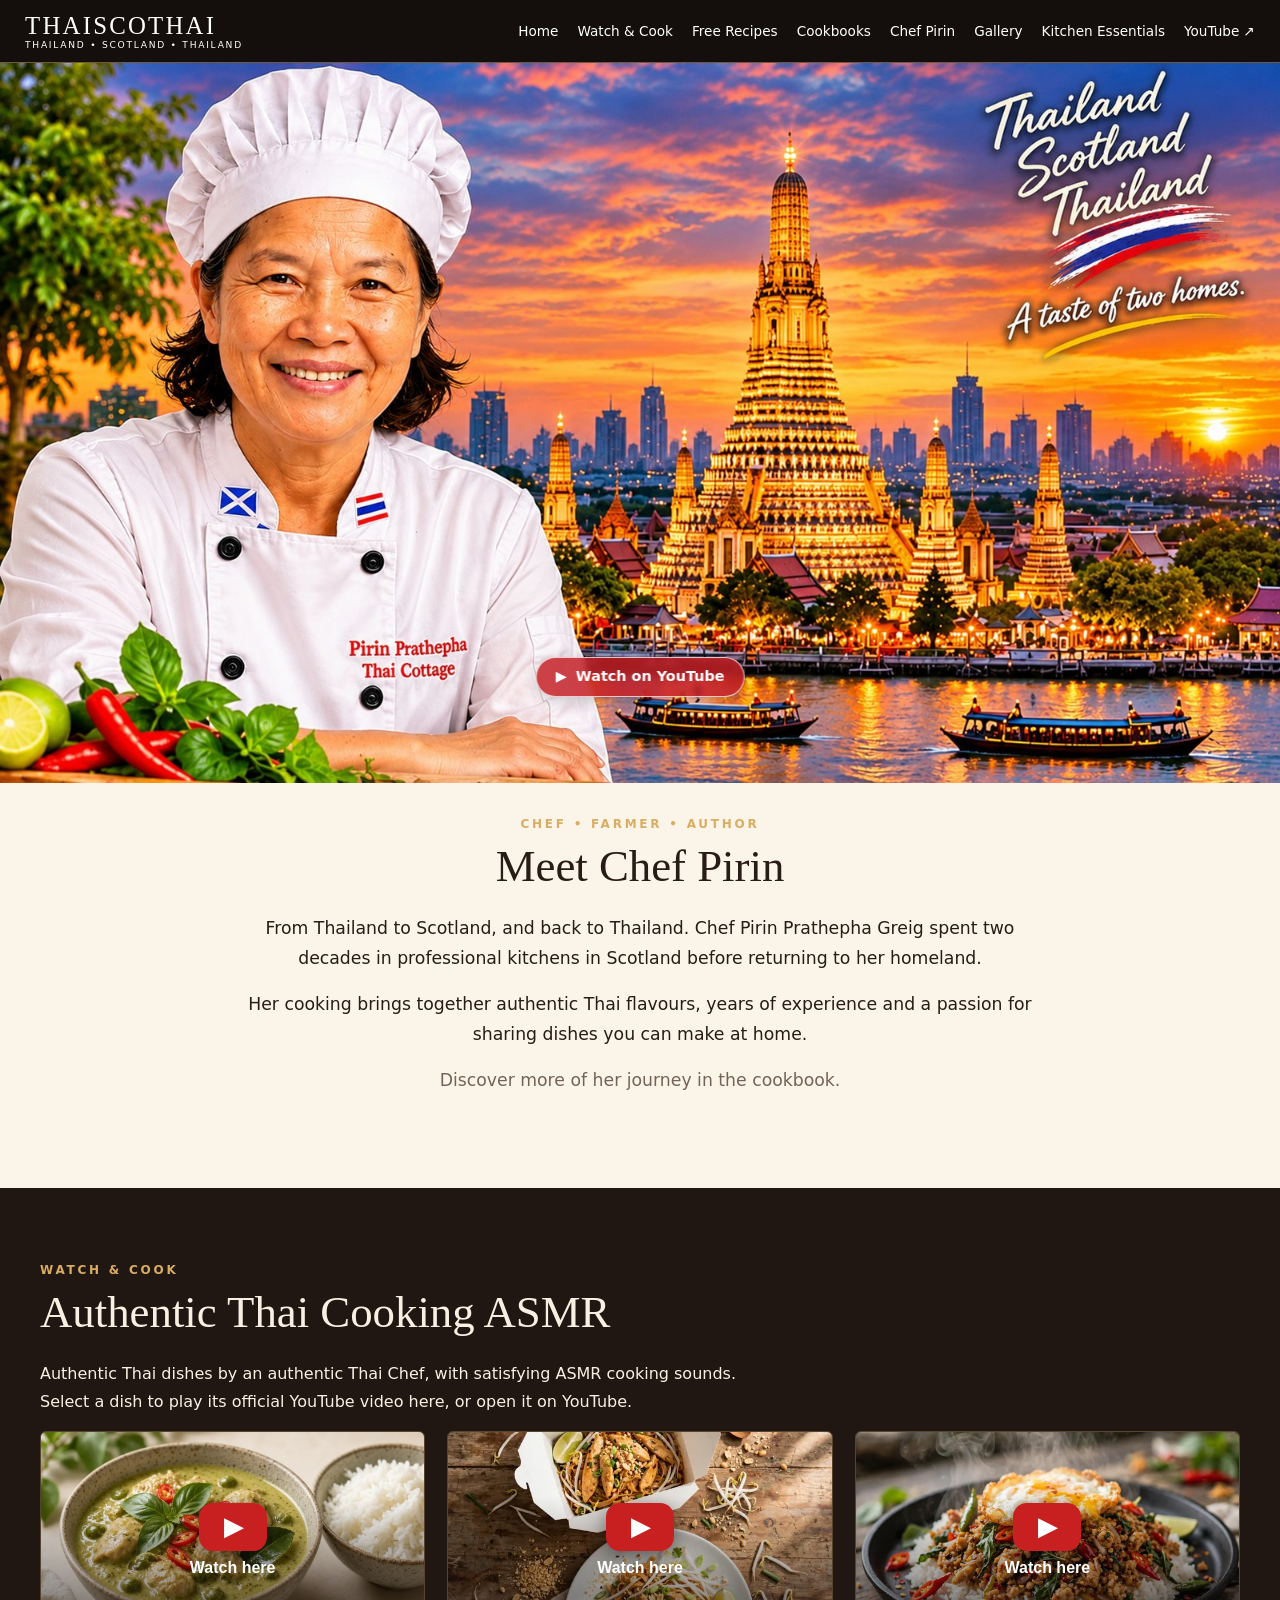
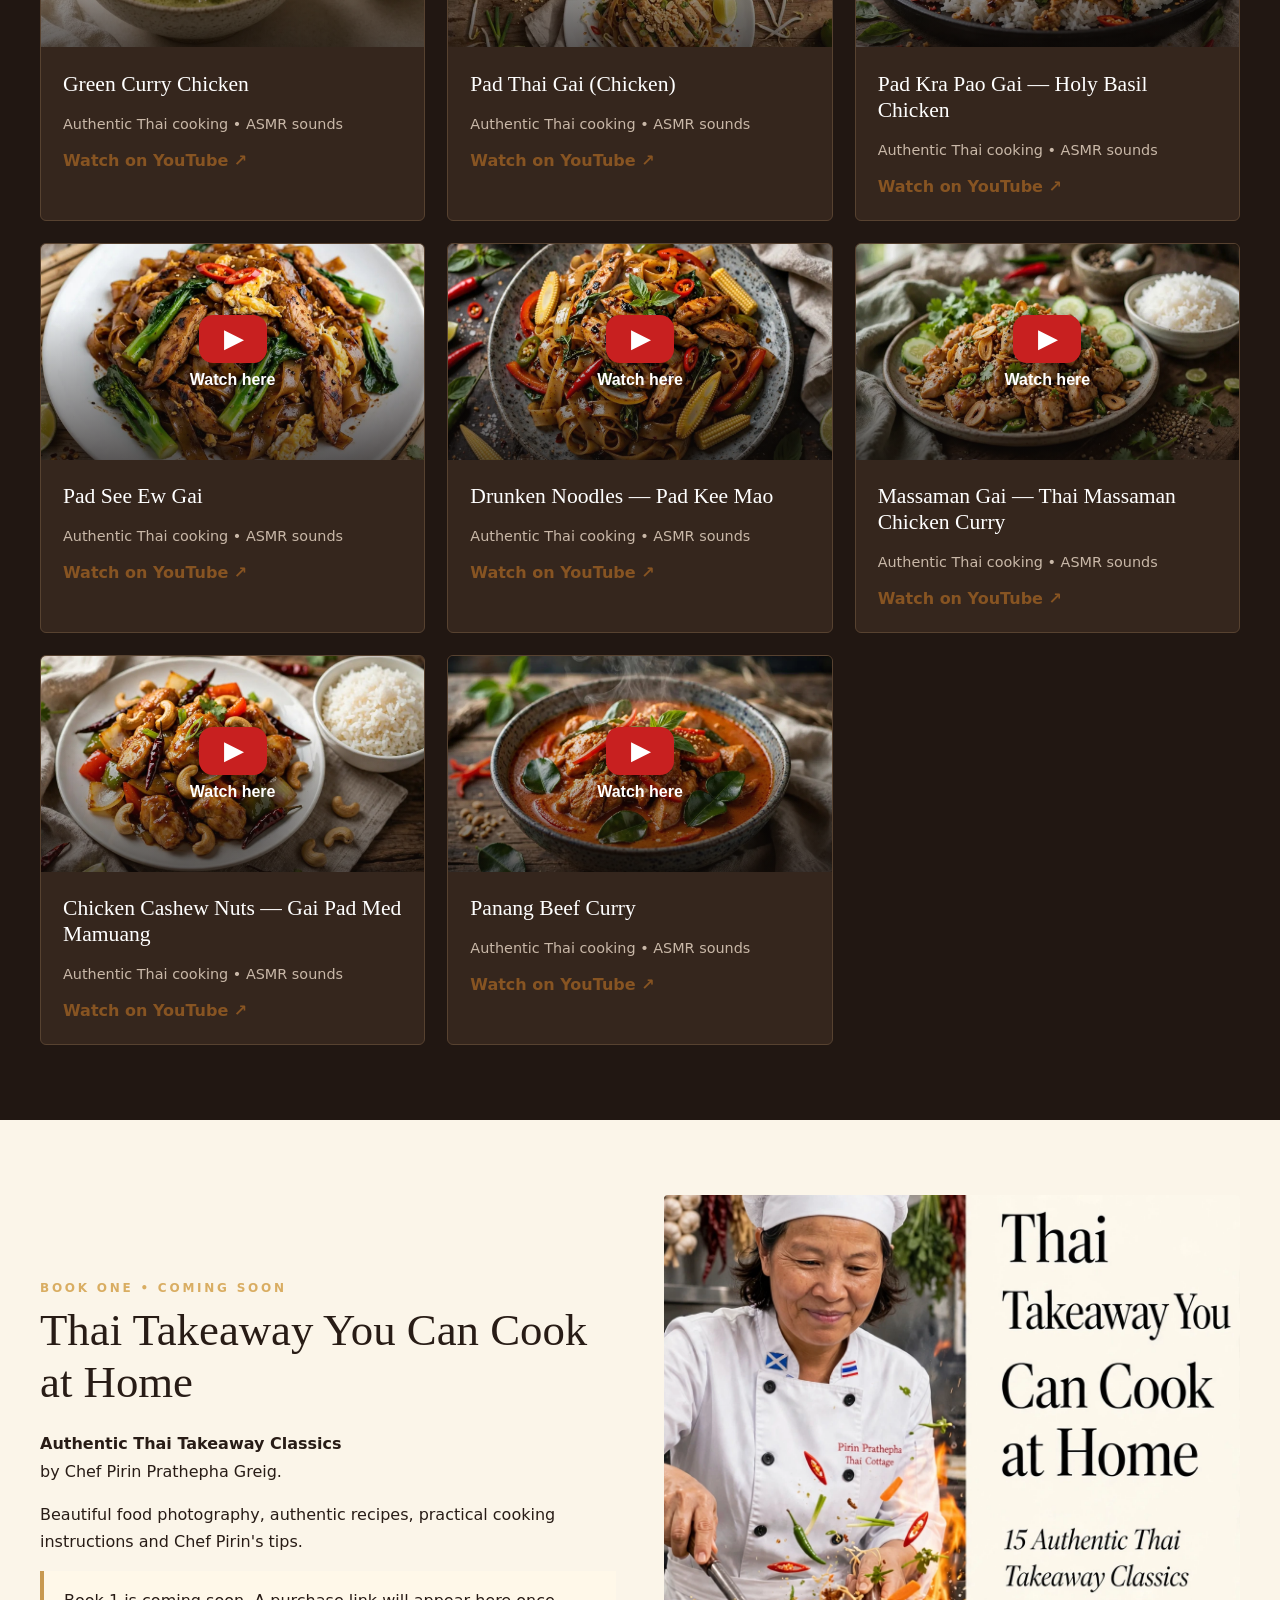
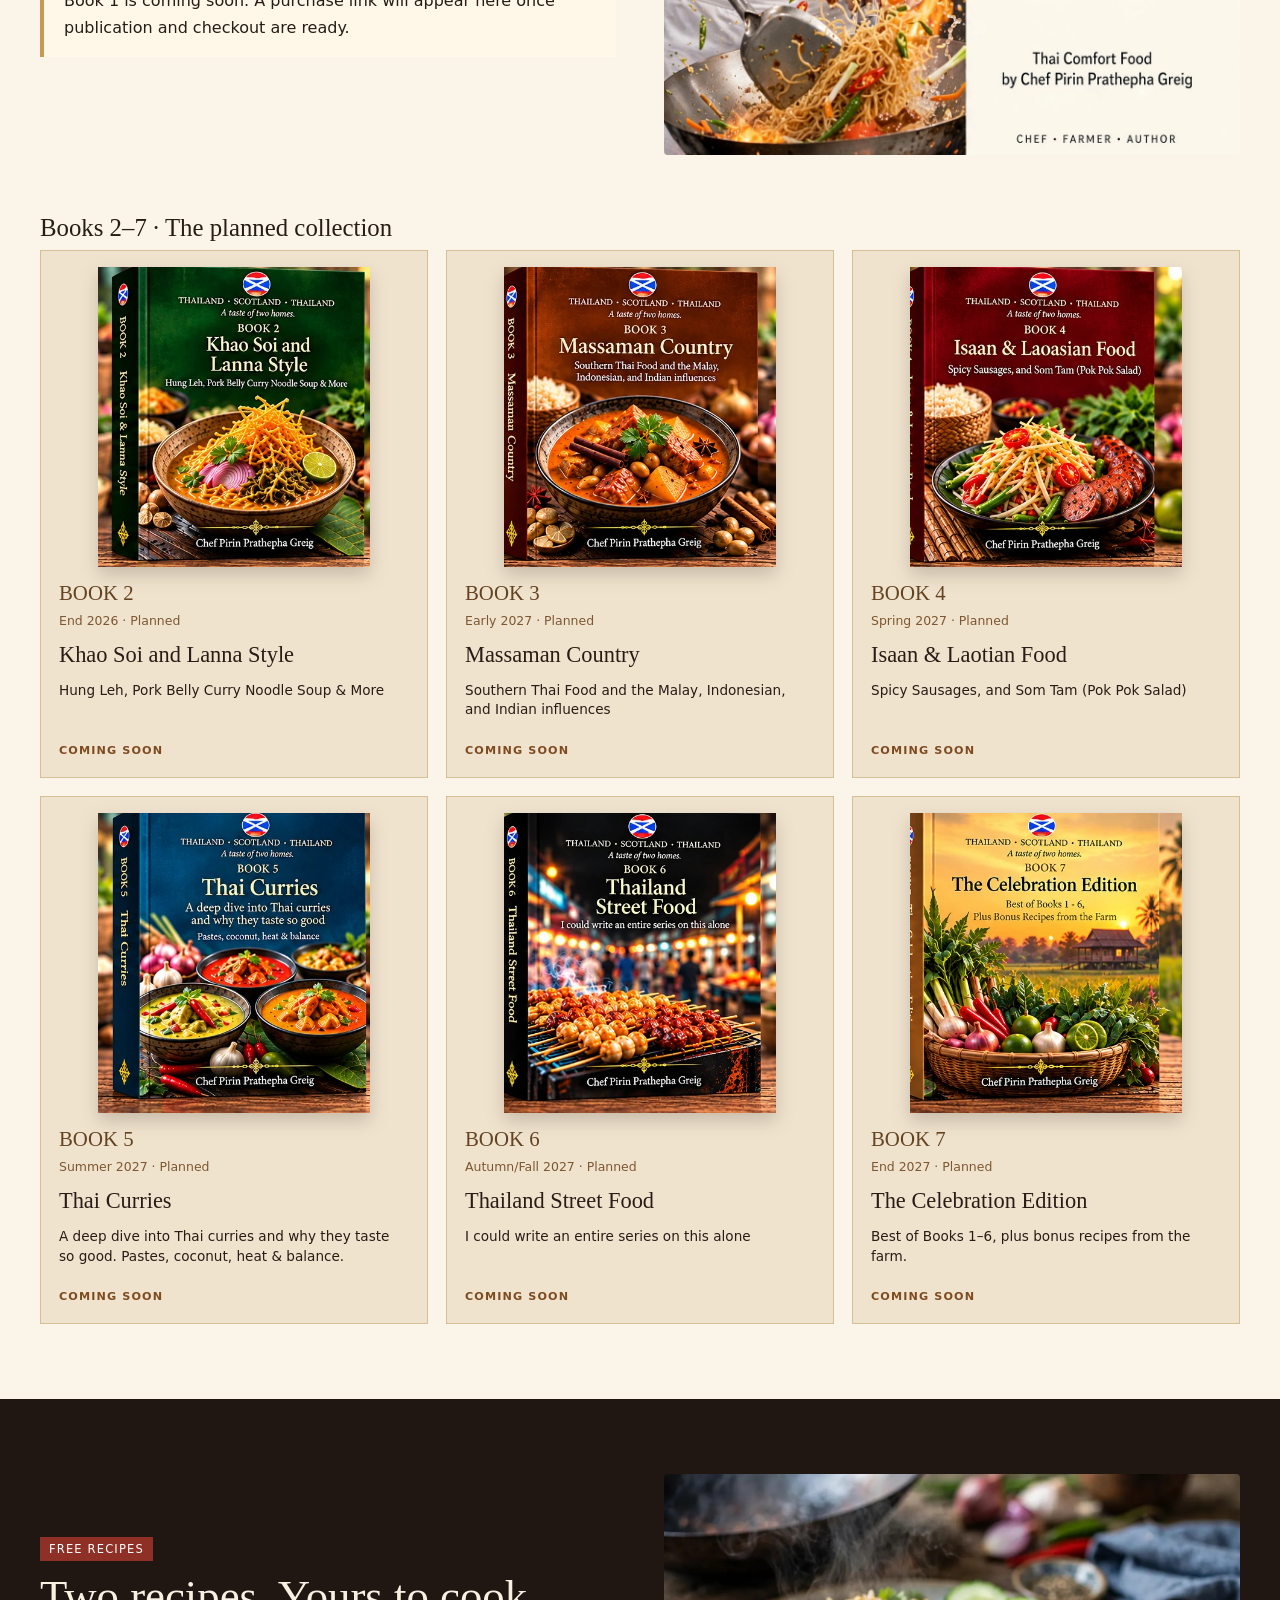
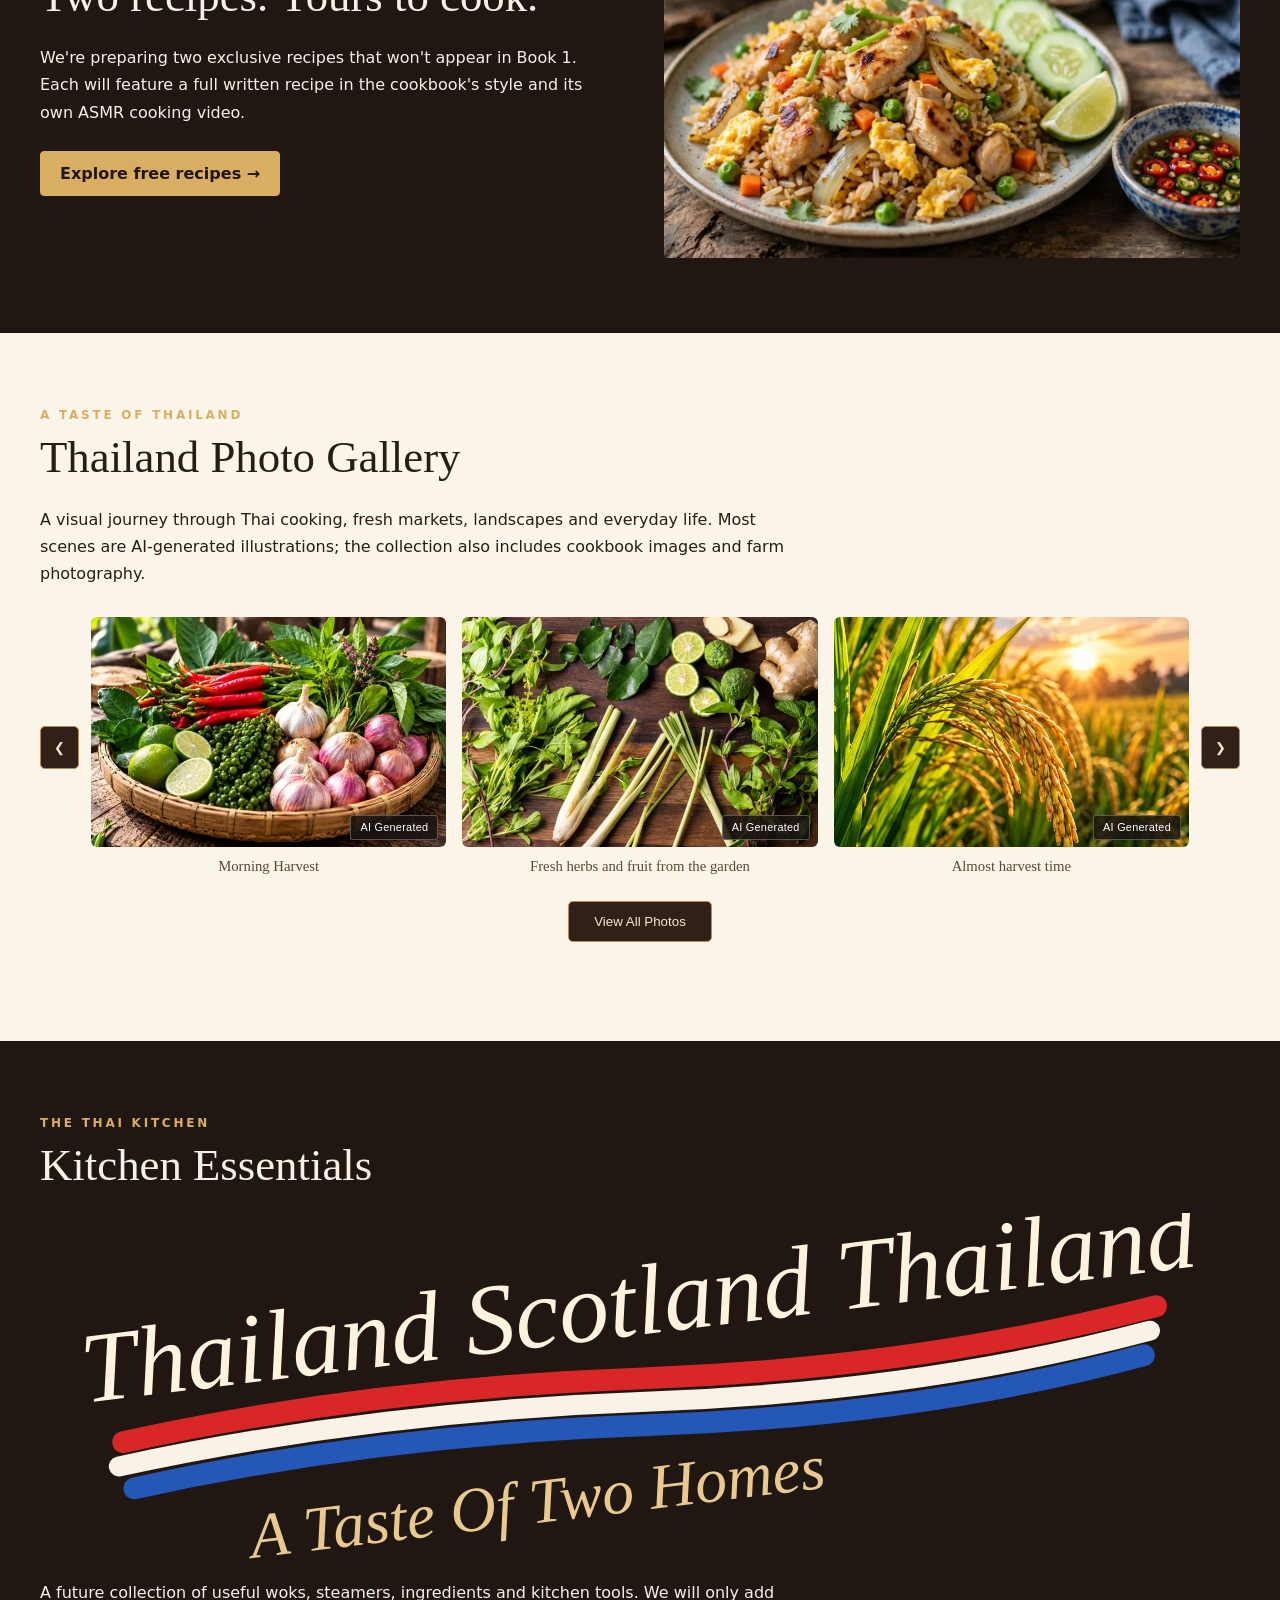
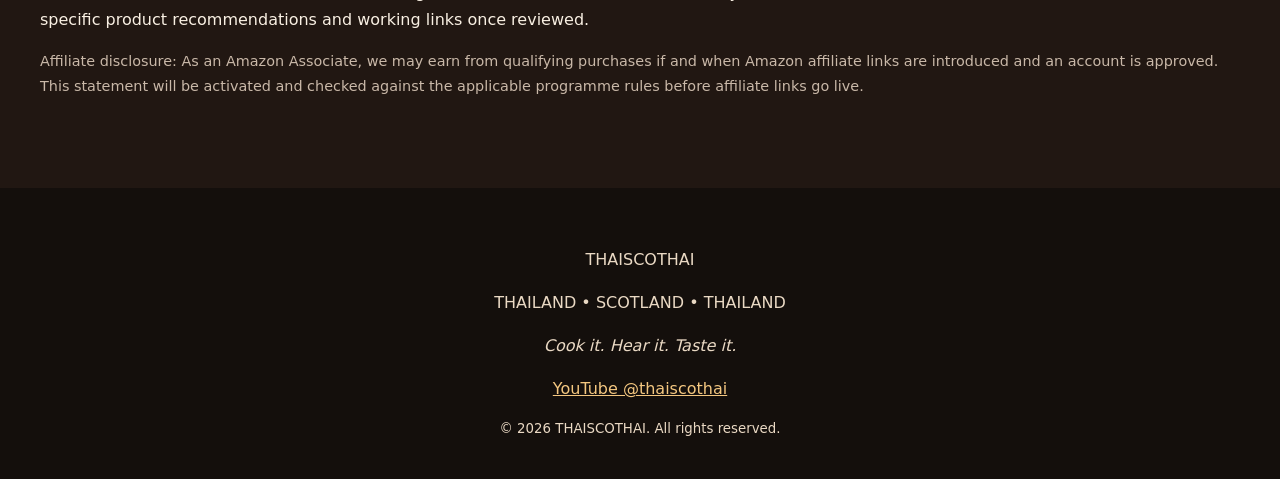
==== commit e6ebcf7d: "Update ThaiScoThai branding and evergreen Watch & Cook copy" ====
--- a/index.html
+++ b/index.html
@@ -1,10 +1,18 @@
 <!DOCTYPE html>
 
-<html lang="en"><head><meta charset="utf-8"/><meta content="width=device-width,initial-scale=1" name="viewport"/><meta content="Authentic Thai cooking, ASMR videos and cookbooks from Chef Pirin Prathepha Greig." name="description"/><title>Authentic Thai Cooking | THAISCOTHAI</title><link href="assets/hybrid-flag.png" rel="icon"/><link href="style.css" rel="stylesheet"/></head><body><header class="top"><nav aria-label="Main navigation" class="nav"><a class="identity" href="index.html"><img alt="THAISCOTHAI hybrid Thai Scottish flag" src="assets/hybrid-flag.png"/><div><div class="brand">THAISCOTHAI</div><div class="subbrand">THAILAND • SCOTLAND • THAILAND</div></div></a><button aria-expanded="false" aria-label="Toggle navigation" class="mobile-toggle">☰ Menu</button><div class="links"><a href="index.html">Home</a><a href="index.html#videos">Watch &amp; Cook</a><a href="free-recipes.html">Free Recipes</a><a href="index.html#books">Cookbooks</a><a href="index.html#chef">Chef Pirin</a><a href="index.html#gallery">Gallery</a><a href="index.html#essentials">Kitchen Essentials</a><a href="https://www.youtube.com/@thaiscothai" rel="noopener" target="_blank">YouTube ↗</a></div></nav></header><section class="hero home-hero" aria-label="Thailand Scotland Thailand homepage hero"><img class="home-hero-image" src="assets/home-hero.jpg" alt="Chef Pirin Prathepha Greig in chef whites beside Wat Arun at sunset, with Thailand Scotland Thailand branding"/><a class="youtube-pill" href="https://www.youtube.com/@thaiscothai" target="_blank" rel="noopener noreferrer" aria-label="Visit ThaiScoThai on YouTube"><span aria-hidden="true">▶</span> Watch on YouTube</a></section>
+<html lang="en"><head><meta charset="utf-8"/><meta content="width=device-width,initial-scale=1" name="viewport"/><meta content="Authentic Thai cooking, ASMR videos and cookbooks from Chef Pirin Prathepha Greig." name="description"/><title>Authentic Thai Cooking | THAISCOTHAI</title><link href="style.css" rel="stylesheet"/></head><body><header class="top"><nav aria-label="Main navigation" class="nav"><a class="identity" href="index.html"><div><div class="brand">THAISCOTHAI</div><div class="subbrand">THAILAND • SCOTLAND • THAILAND</div></div></a><button aria-expanded="false" aria-label="Toggle navigation" class="mobile-toggle">☰ Menu</button><div class="links"><a href="index.html">Home</a><a href="index.html#videos">Watch &amp; Cook</a><a href="free-recipes.html">Free Recipes</a><a href="index.html#books">Cookbooks</a><a href="index.html#chef">Chef Pirin</a><a href="index.html#gallery">Gallery</a><a href="index.html#essentials">Kitchen Essentials</a><a href="https://www.youtube.com/@thaiscothai" rel="noopener" target="_blank">YouTube ↗</a></div></nav></header><section class="hero home-hero" aria-label="Thailand Scotland Thailand homepage hero"><img class="home-hero-image" src="assets/home-hero.jpg" alt="Chef Pirin Prathepha Greig in chef whites beside Wat Arun at sunset, with Thailand Scotland Thailand branding"/><a class="youtube-pill" href="https://www.youtube.com/@thaiscothai" target="_blank" rel="noopener noreferrer" aria-label="Visit ThaiScoThai on YouTube"><span aria-hidden="true">▶</span> Watch on YouTube</a></section>
 <section class="section chef-feature" id="chef"><div class="chef-story"><div class="eyebrow">Chef • Farmer • Author</div><h2>Meet Chef Pirin</h2><p>From Thailand to Scotland, and back to Thailand. Chef Pirin Prathepha Greig spent two decades in professional kitchens in Scotland before returning to her homeland.</p><p>Her cooking brings together authentic Thai flavours, years of experience and a passion for sharing dishes you can make at home.</p><p class="small">Discover more of her journey in the cookbook.</p></div></section>
-<section class="dark" id="videos"><div class="section"><div class="eyebrow">Watch &amp; Cook</div><h2>Authentic Thai Cooking ASMR</h2><p class="intro">Eight authentic Thai dishes, with satisfying ASMR cooking sounds. Select a dish to play its official YouTube video here, or open it on YouTube.</p><div class="grid"><article class="tile video-tile"><div class="video-frame" data-video-id="yp-cu5LTG_E"><img alt="Green Curry Chicken cooking video preview" loading="lazy" src="assets/green-curry.webp"><button aria-label="Play Green Curry Chicken video on this page" class="video-play" type="button"><span aria-hidden="true">▶</span><span>Watch here</span></button></img></div><div class="tile-body"><h3>Green Curry Chicken</h3><p class="small">Authentic Thai cooking • ASMR sounds</p><a class="more" href="https://youtu.be/yp-cu5LTG_E" rel="noopener noreferrer" target="_blank">Watch on YouTube ↗</a></div></article><article class="tile video-tile"><div class="video-frame" data-video-id="HGuKSvNt7XU"><img alt="Pad Thai Gai (Chicken) cooking video preview" loading="lazy" src="assets/pad-thai.webp"/><button aria-label="Play Pad Thai Gai (Chicken) video on this page" class="video-play" type="button"><span aria-hidden="true">▶</span><span>Watch here</span></button></div><div class="tile-body"><h3>Pad Thai Gai (Chicken)</h3><p class="small">Authentic Thai cooking • ASMR sounds</p><a class="more" href="https://youtu.be/HGuKSvNt7XU" rel="noopener noreferrer" target="_blank">Watch on YouTube ↗</a></div></article><article class="tile video-tile"><div class="video-frame" data-video-id="aaMBYvtw2ys"><img alt="Pad Kra Pao Gai — Holy Basil Chicken cooking video preview" loading="lazy" src="assets/pad-krapao.webp"/><button aria-label="Play Pad Kra Pao Gai — Holy Basil Chicken video on this page" class="video-play" type="button"><span aria-hidden="true">▶</span><span>Watch here</span></button></div><div class="tile-body"><h3>Pad Kra Pao Gai — Holy Basil Chicken</h3><p class="small">Authentic Thai cooking • ASMR sounds</p><a class="more" href="https://youtu.be/aaMBYvtw2ys" rel="noopener noreferrer" target="_blank">Watch on YouTube ↗</a></div></article><article class="tile video-tile"><div class="video-frame" data-video-id="PAKdHrfNExc"><img alt="Pad See Ew Gai cooking video preview" loading="lazy" src="assets/pad-see-ew.webp"/><button aria-label="Play Pad See Ew Gai video on this page" class="video-play" type="button"><span aria-hidden="true">▶</span><span>Watch here</span></button></div><div class="tile-body"><h3>Pad See Ew Gai</h3><p class="small">Authentic Thai cooking • ASMR sounds</p><a class="more" href="https://youtu.be/PAKdHrfNExc" rel="noopener noreferrer" target="_blank">Watch on YouTube ↗</a></div></article><article class="tile video-tile"><div class="video-frame" data-video-id="-I1krj-ThXw"><img alt="Drunken Noodles — Pad Kee Mao cooking video preview" loading="lazy" src="assets/drunken-noodles.webp"/><button aria-label="Play Drunken Noodles — Pad Kee Mao video on this page" class="video-play" type="button"><span aria-hidden="true">▶</span><span>Watch here</span></button></div><div class="tile-body"><h3>Drunken Noodles — Pad Kee Mao</h3><p class="small">Authentic Thai cooking • ASMR sounds</p><a class="more" href="https://youtu.be/-I1krj-ThXw" rel="noopener noreferrer" target="_blank">Watch on YouTube ↗</a></div></article><article class="tile video-tile"><div class="video-frame" data-video-id="F6s2TcHQRmQ"><img alt="Massaman Gai — Thai Massaman Chicken Curry cooking video preview" loading="lazy" src="assets/massaman.webp"/><button aria-label="Play Massaman Gai — Thai Massaman Chicken Curry video on this page" class="video-play" type="button"><span aria-hidden="true">▶</span><span>Watch here</span></button></div><div class="tile-body"><h3>Massaman Gai — Thai Massaman Chicken Curry</h3><p class="small">Authentic Thai cooking • ASMR sounds</p><a class="more" href="https://youtu.be/F6s2TcHQRmQ" rel="noopener noreferrer" target="_blank">Watch on YouTube ↗</a></div></article><article class="tile video-tile"><div class="video-frame" data-video-id="w5a2BgabEyk"><img alt="Chicken Cashew Nuts — Gai Pad Med Mamuang cooking video preview" loading="lazy" src="assets/cashew-chicken.webp"/><button aria-label="Play Chicken Cashew Nuts — Gai Pad Med Mamuang video on this page" class="video-play" type="button"><span aria-hidden="true">▶</span><span>Watch here</span></button></div><div class="tile-body"><h3>Chicken Cashew Nuts — Gai Pad Med Mamuang</h3><p class="small">Authentic Thai cooking • ASMR sounds</p><a class="more" href="https://youtu.be/w5a2BgabEyk" rel="noopener noreferrer" target="_blank">Watch on YouTube ↗</a></div></article><article class="tile video-tile"><div class="video-frame" data-video-id="PWCRGMMl2tg"><img alt="Panang Beef Curry video preview" loading="lazy" src="assets/panang.webp"/><button aria-label="Play Panang Beef Curry video on this page" class="video-play" type="button"><span aria-hidden="true">▶</span><span>Watch here</span></button></div><div class="tile-body"><h3>Panang Beef Curry</h3><p class="small">Authentic Thai cooking • ASMR sounds</p><a class="more" href="https://youtu.be/PWCRGMMl2tg" rel="noopener noreferrer" target="_blank">Watch on YouTube ↗</a></div></article></div></div></section>
-<section class="section" id="books"><div class="split"><div><div class="eyebrow">Book One • Coming Soon</div><h2>Thai Takeaway You Can Cook at Home</h2><p><strong>Authentic Thai Takeaway Classics</strong><br>by Chef Pirin Prathepha Greig.</p><p>Beautiful food photography, authentic recipes, practical cooking instructions and Chef Pirin's tips.</p><p class="notice">Book 1 is coming soon. A purchase link will appear here once publication and checkout are ready.</p></div><img alt="Thai Takeaway cookbook cover" src="assets/cookbook-cover.webp" style="object-fit:contain;max-height:590px"/></div><h3 style="margin-top:55px">Books 2–7 · The planned collection</h3><div class="bookgrid"><article class="book"><img alt="Book 2 — Khao Soi and Lanna Style provisional cookbook cover" class="book-cover" loading="lazy" src="assets/books-v6/book-2.webp"/><span class="book-number">BOOK 2</span><span class="book-date">End 2026 · Planned</span><h4>Khao Soi and Lanna Style</h4><p>Hung Leh, Pork Belly Curry Noodle Soup &amp; More</p><span class="coming">COMING SOON</span></article><article class="book"><img alt="Book 3 — Massaman Country provisional cookbook cover" class="book-cover" loading="lazy" src="assets/books-v6/book-3.webp"/><span class="book-number">BOOK 3</span><span class="book-date">Early 2027 · Planned</span><h4>Massaman Country</h4><p>Southern Thai Food and the Malay, Indonesian, and Indian influences</p><span class="coming">COMING SOON</span></article><article class="book"><img alt="Book 4 — Isaan &amp; Laotian Food provisional cookbook cover" class="book-cover" loading="lazy" src="assets/books-v6/book-4.webp"/><span class="book-number">BOOK 4</span><span class="book-date">Spring 2027 · Planned</span><h4>Isaan &amp; Laotian Food</h4><p>Spicy Sausages, and Som Tam (Pok Pok Salad)</p><span class="coming">COMING SOON</span></article><article class="book"><img alt="Book 5 — Thai Curries provisional cookbook cover" class="book-cover" loading="lazy" src="assets/books-v6/book-5.webp"/><span class="book-number">BOOK 5</span><span class="book-date">Summer 2027 · Planned</span><h4>Thai Curries</h4><p>A deep dive into Thai curries and why they taste so good. Pastes, coconut, heat &amp; balance.</p><span class="coming">COMING SOON</span></article><article class="book"><img alt="Book 6 — Thailand Street Food provisional cookbook cover" class="book-cover" loading="lazy" src="assets/books-v6/book-6.webp"/><span class="book-number">BOOK 6</span><span class="book-date">Autumn/Fall 2027 · Planned</span><h4>Thailand Street Food</h4><p>I could write an entire series on this alone</p><span class="coming">COMING SOON</span></article><article class="book"><img alt="Book 7 — The Celebration Edition provisional cookbook cover" class="book-cover" loading="lazy" src="assets/books-v6/book-7.webp"/><span class="book-number">BOOK 7</span><span class="book-date">End 2027 · Planned</span><h4>The Celebration Edition</h4><p>Best of Books 1–6, plus bonus recipes from the farm.</p><span class="coming">COMING SOON</span></article></div></section>
+<section class="dark" id="videos"><div class="section"><div class="eyebrow">Watch &amp; Cook</div><h2>Authentic Thai Cooking ASMR</h2><p class="intro">Authentic Thai dishes by an authentic Thai Chef, with satisfying ASMR cooking sounds. Select a dish to play its official YouTube video here, or open it on YouTube.</p><div class="grid"><article class="tile video-tile"><div class="video-frame" data-video-id="yp-cu5LTG_E"><img alt="Green Curry Chicken cooking video preview" loading="lazy" src="assets/green-curry.webp"><button aria-label="Play Green Curry Chicken video on this page" class="video-play" type="button"><span aria-hidden="true">▶</span><span>Watch here</span></button></img></div><div class="tile-body"><h3>Green Curry Chicken</h3><p class="small">Authentic Thai cooking • ASMR sounds</p><a class="more" href="https://youtu.be/yp-cu5LTG_E" rel="noopener noreferrer" target="_blank">Watch on YouTube ↗</a></div></article><article class="tile video-tile"><div class="video-frame" data-video-id="HGuKSvNt7XU"><img alt="Pad Thai Gai (Chicken) cooking video preview" loading="lazy" src="assets/gallery-v5/25-thumb.webp"/><button aria-label="Play Pad Thai Gai (Chicken) video on this page" class="video-play" type="button"><span aria-hidden="true">▶</span><span>Watch here</span></button></div><div class="tile-body"><h3>Pad Thai Gai (Chicken)</h3><p class="small">Authentic Thai cooking • ASMR sounds</p><a class="more" href="https://youtu.be/HGuKSvNt7XU" rel="noopener noreferrer" target="_blank">Watch on YouTube ↗</a></div></article><article class="tile video-tile"><div class="video-frame" data-video-id="aaMBYvtw2ys"><img alt="Pad Kra Pao Gai — Holy Basil Chicken cooking video preview" loading="lazy" src="assets/pad-krapao.webp"/><button aria-label="Play Pad Kra Pao Gai — Holy Basil Chicken video on this page" class="video-play" type="button"><span aria-hidden="true">▶</span><span>Watch here</span></button></div><div class="tile-body"><h3>Pad Kra Pao Gai — Holy Basil Chicken</h3><p class="small">Authentic Thai cooking • ASMR sounds</p><a class="more" href="https://youtu.be/aaMBYvtw2ys" rel="noopener noreferrer" target="_blank">Watch on YouTube ↗</a></div></article><article class="tile video-tile"><div class="video-frame" data-video-id="PAKdHrfNExc"><img alt="Pad See Ew Gai cooking video preview" loading="lazy" src="assets/pad-see-ew.webp"/><button aria-label="Play Pad See Ew Gai video on this page" class="video-play" type="button"><span aria-hidden="true">▶</span><span>Watch here</span></button></div><div class="tile-body"><h3>Pad See Ew Gai</h3><p class="small">Authentic Thai cooking • ASMR sounds</p><a class="more" href="https://youtu.be/PAKdHrfNExc" rel="noopener noreferrer" target="_blank">Watch on YouTube ↗</a></div></article><article class="tile video-tile"><div class="video-frame" data-video-id="-I1krj-ThXw"><img alt="Drunken Noodles — Pad Kee Mao cooking video preview" loading="lazy" src="assets/drunken-noodles.webp"/><button aria-label="Play Drunken Noodles — Pad Kee Mao video on this page" class="video-play" type="button"><span aria-hidden="true">▶</span><span>Watch here</span></button></div><div class="tile-body"><h3>Drunken Noodles — Pad Kee Mao</h3><p class="small">Authentic Thai cooking • ASMR sounds</p><a class="more" href="https://youtu.be/-I1krj-ThXw" rel="noopener noreferrer" target="_blank">Watch on YouTube ↗</a></div></article><article class="tile video-tile"><div class="video-frame" data-video-id="F6s2TcHQRmQ"><img alt="Massaman Gai — Thai Massaman Chicken Curry cooking video preview" loading="lazy" src="assets/massaman.webp"/><button aria-label="Play Massaman Gai — Thai Massaman Chicken Curry video on this page" class="video-play" type="button"><span aria-hidden="true">▶</span><span>Watch here</span></button></div><div class="tile-body"><h3>Massaman Gai — Thai Massaman Chicken Curry</h3><p class="small">Authentic Thai cooking • ASMR sounds</p><a class="more" href="https://youtu.be/F6s2TcHQRmQ" rel="noopener noreferrer" target="_blank">Watch on YouTube ↗</a></div></article><article class="tile video-tile"><div class="video-frame" data-video-id="w5a2BgabEyk"><img alt="Chicken Cashew Nuts — Gai Pad Med Mamuang cooking video preview" loading="lazy" src="assets/cashew-chicken.webp"/><button aria-label="Play Chicken Cashew Nuts — Gai Pad Med Mamuang video on this page" class="video-play" type="button"><span aria-hidden="true">▶</span><span>Watch here</span></button></div><div class="tile-body"><h3>Chicken Cashew Nuts — Gai Pad Med Mamuang</h3><p class="small">Authentic Thai cooking • ASMR sounds</p><a class="more" href="https://youtu.be/w5a2BgabEyk" rel="noopener noreferrer" target="_blank">Watch on YouTube ↗</a></div></article><article class="tile video-tile"><div class="video-frame" data-video-id="PWCRGMMl2tg"><img alt="Panang Beef Curry video preview" loading="lazy" src="assets/panang.webp"/><button aria-label="Play Panang Beef Curry video on this page" class="video-play" type="button"><span aria-hidden="true">▶</span><span>Watch here</span></button></div><div class="tile-body"><h3>Panang Beef Curry</h3><p class="small">Authentic Thai cooking • ASMR sounds</p><a class="more" href="https://youtu.be/PWCRGMMl2tg" rel="noopener noreferrer" target="_blank">Watch on YouTube ↗</a></div></article></div></div></section>
+<section class="section" id="books"><div class="split"><div><div class="eyebrow">Book One • Coming Soon</div><h2>Thai Takeaway You Can Cook at Home</h2><p><strong>Authentic Thai Takeaway Classics</strong><br>by Chef Pirin Prathepha Greig.</p><p>Beautiful food photography, authentic recipes, practical cooking instructions and Chef Pirin's tips.</p><p class="notice">Book 1 is coming soon. A purchase link will appear here once publication and checkout are ready.</p></div><div class="book1-cover-stage"><img alt="Thai Takeaway You Can Cook at Home — approved Book 1 cover" src="assets/cookbook-cover.webp"/></div></div><h3 style="margin-top:55px">Books 2–7 · The planned collection</h3><div class="bookgrid"><article class="book"><img alt="Book 2 — Khao Soi and Lanna Style provisional cookbook cover" class="book-cover" loading="lazy" src="assets/books-v6/book-2.webp"/><span class="book-number">BOOK 2</span><span class="book-date">End 2026 · Planned</span><h4>Khao Soi and Lanna Style</h4><p>Hung Leh, Pork Belly Curry Noodle Soup &amp; More</p><span class="coming">COMING SOON</span></article><article class="book"><img alt="Book 3 — Massaman Country provisional cookbook cover" class="book-cover" loading="lazy" src="assets/books-v6/book-3.webp"/><span class="book-number">BOOK 3</span><span class="book-date">Early 2027 · Planned</span><h4>Massaman Country</h4><p>Southern Thai Food and the Malay, Indonesian, and Indian influences</p><span class="coming">COMING SOON</span></article><article class="book"><img alt="Book 4 — Isaan &amp; Laotian Food provisional cookbook cover" class="book-cover" loading="lazy" src="assets/books-v6/book-4.webp"/><span class="book-number">BOOK 4</span><span class="book-date">Spring 2027 · Planned</span><h4>Isaan &amp; Laotian Food</h4><p>Spicy Sausages, and Som Tam (Pok Pok Salad)</p><span class="coming">COMING SOON</span></article><article class="book"><img alt="Book 5 — Thai Curries provisional cookbook cover" class="book-cover" loading="lazy" src="assets/books-v6/book-5.webp"/><span class="book-number">BOOK 5</span><span class="book-date">Summer 2027 · Planned</span><h4>Thai Curries</h4><p>A deep dive into Thai curries and why they taste so good. Pastes, coconut, heat &amp; balance.</p><span class="coming">COMING SOON</span></article><article class="book"><img alt="Book 6 — Thailand Street Food provisional cookbook cover" class="book-cover" loading="lazy" src="assets/books-v6/book-6.webp"/><span class="book-number">BOOK 6</span><span class="book-date">Autumn/Fall 2027 · Planned</span><h4>Thailand Street Food</h4><p>I could write an entire series on this alone</p><span class="coming">COMING SOON</span></article><article class="book"><img alt="Book 7 — The Celebration Edition provisional cookbook cover" class="book-cover" loading="lazy" src="assets/books-v6/book-7.webp"/><span class="book-number">BOOK 7</span><span class="book-date">End 2027 · Planned</span><h4>The Celebration Edition</h4><p>Best of Books 1–6, plus bonus recipes from the farm.</p><span class="coming">COMING SOON</span></article></div></section>
 <section class="dark"><div class="section"><div class="split"><div><span class="label">FREE RECIPES</span><h2>Two recipes. Yours to cook.</h2><p>We're preparing two exclusive recipes that won't appear in Book 1. Each will feature a full written recipe in the cookbook's style and its own ASMR cooking video.</p><a class="btn" href="free-recipes.html">Explore free recipes →</a></div><img alt="Thai cooking inspiration; free recipe selections are still to be confirmed" src="assets/pad-thai.webp"/></div></div></section>
 <section class="section gallery-section" id="gallery"><div class="eyebrow">A taste of Thailand</div><h2>Thailand Photo Gallery</h2><p class="intro">A visual journey through Thai cooking, fresh markets, landscapes and everyday life. Most scenes are AI-generated illustrations; the collection also includes cookbook images and farm photography.</p><div class="carousel-shell"><button aria-label="Previous gallery images" class="carousel-arrow carousel-prev" type="button">❮</button><div class="carousel-window"><div class="gallery-carousel"><button aria-label="Enlarge Morning Harvest" class="gallery-card" data-caption="Morning Harvest" data-gallery="assets/gallery-v5/01.jpg" data-origin="AI Generated" type="button"><img alt="Morning Harvest" loading="lazy" src="assets/gallery-v5/01-thumb.webp"/><span>Morning Harvest</span><span class="origin-badge">AI Generated</span></button><button aria-label="Enlarge Fresh herbs and fruit from the garden" class="gallery-card" data-caption="Fresh herbs and fruit from the garden" data-gallery="assets/gallery-v5/02.jpg" data-origin="AI Generated" type="button"><img alt="Fresh herbs and fruit from the garden" loading="lazy" src="assets/gallery-v5/02-thumb.webp"/><span>Fresh herbs and fruit from the garden</span><span class="origin-badge">AI Generated</span></button><button aria-label="Enlarge Almost harvest time" class="gallery-card" data-caption="Almost harvest time" data-gallery="assets/gallery-v5/03.jpg" data-origin="AI Generated" type="button"><img alt="Almost harvest time" loading="lazy" src="assets/gallery-v5/03-thumb.webp"/><span>Almost harvest time</span><span class="origin-badge">AI Generated</span></button><button aria-label="Enlarge Happy Chef" class="gallery-card" data-caption="Happy Chef" data-gallery="assets/gallery-v5/04.jpg" data-origin="AI Generated" type="button"><img alt="Happy Chef" loading="lazy" src="assets/gallery-v5/04-thumb.webp"/><span>Happy Chef</span><span class="origin-badge">AI Generated</span></button><button aria-label="Enlarge Wat Arun at Golden Hour" class="gallery-card" data-caption="Wat Arun at Golden Hour" data-gallery="assets/gallery-v5/05.jpg" data-origin="AI Generated" type="button"><img alt="Wat Arun at Golden Hour" loading="lazy" src="assets/gallery-v5/05-thumb.webp"/><span>Wat Arun at Golden Hour</span><span class="origin-badge">AI Generated</span></button><button aria-label="Enlarge Fresh Market" class="gallery-card" data-caption="Fresh Market" data-gallery="assets/gallery-v5/06.jpg" data-origin="AI Generated" type="button"><img alt="Fresh Market" loading="lazy" src="assets/gallery-v5/06-thumb.webp"/><span>Fresh Market</span><span class="origin-badge">AI Generated</span></button><button aria-label="Enlarge Thai Shopping Mall Food Court" class="gallery-card" data-caption="Thai Shopping Mall Food Court" data-gallery="assets/gallery-v5/07.jpg" data-origin="AI Generated" type="button"><img alt="Thai Shopping Mall Food Court" loading="lazy" src="assets/gallery-v5/07-thumb.webp"/><span>Thai Shopping Mall Food Court</span><span class="origin-badge">AI Generated</span></button><button aria-label="Enlarge Happy Fresh Fruit Vendor" class="gallery-card" data-caption="Happy Fresh Fruit Vendor" data-gallery="assets/gallery-v5/08.jpg" data-origin="AI Generated" type="button"><img alt="Happy Fresh Fruit Vendor" loading="lazy" src="assets/gallery-v5/08-thumb.webp"/><span>Happy Fresh Fruit Vendor</span><span class="origin-badge">AI Generated</span></button><button aria-label="Enlarge Hot Wok at the Night Market" class="gallery-card" data-caption="Hot Wok at the Night Market" data-gallery="assets/gallery-v5/09.jpg" data-origin="AI Generated" type="button"><img alt="Hot Wok at the Night Market" loading="lazy" src="assets/gallery-v5/09-thumb.webp"/><span>Hot Wok at the Night Market</span><span class="origin-badge">AI Generated</span></button><button aria-label="Enlarge Bangkok's famous Floating Market" class="gallery-card" data-caption="Bangkok's famous Floating Market" data-gallery="assets/gallery-v5/10.jpg" data-origin="AI Generated" type="button"><img alt="Bangkok's famous Floating Market" loading="lazy" src="assets/gallery-v5/10-thumb.webp"/><span>Bangkok's famous Floating Market</span><span class="origin-badge">AI Generated</span></button><button aria-label="Enlarge Thai Long-Tail Fishing Boats" class="gallery-card" data-caption="Thai Long-Tail Fishing Boats" data-gallery="assets/gallery-v5/11.jpg" data-origin="AI Generated" type="button"><img alt="Thai Long-Tail Fishing Boats" loading="lazy" src="assets/gallery-v5/11-thumb.webp"/><span>Thai Long-Tail Fishing Boats</span><span class="origin-badge">AI Generated</span></button><button aria-label="Enlarge Smiling Fisherman" class="gallery-card" data-caption="Smiling Fisherman" data-gallery="assets/gallery-v5/12.jpg" data-origin="AI Generated" type="button"><img alt="Smiling Fisherman" loading="lazy" src="assets/gallery-v5/12-thumb.webp"/><span>Smiling Fisherman</span><span class="origin-badge">AI Generated</span></button><button aria-label="Enlarge Reflections of Peace" class="gallery-card" data-caption="Reflections of Peace" data-gallery="assets/gallery-v5/13.jpg" data-origin="AI Generated" type="button"><img alt="Reflections of Peace" loading="lazy" src="assets/gallery-v5/13-thumb.webp"/><span>Reflections of Peace</span><span class="origin-badge">AI Generated</span></button><button aria-label="Enlarge Pounding Fresh Chilli Paste" class="gallery-card" data-caption="Pounding Fresh Chilli Paste" data-gallery="assets/gallery-v5/14.jpg" data-origin="AI Generated" type="button"><img alt="Pounding Fresh Chilli Paste" loading="lazy" src="assets/gallery-v5/14-thumb.webp"/><span>Pounding Fresh Chilli Paste</span><span class="origin-badge">AI Generated</span></button><button aria-label="Enlarge Iconic Mango, Sticky Rice and Coconut Milk" class="gallery-card" data-caption="Iconic Mango, Sticky Rice and Coconut Milk" data-gallery="assets/gallery-v5/15.jpg" data-origin="AI Generated" type="button"><img alt="Iconic Mango, Sticky Rice and Coconut Milk" loading="lazy" src="assets/gallery-v5/15-thumb.webp"/><span>Iconic Mango, Sticky Rice and Coconut Milk</span><span class="origin-badge">AI Generated</span></button><button aria-label="Enlarge Screaming Hot Wok" class="gallery-card" data-caption="Screaming Hot Wok" data-gallery="assets/gallery-v5/16.jpg" data-origin="AI Generated" type="button"><img alt="Screaming Hot Wok" loading="lazy" src="assets/gallery-v5/16-thumb.webp"/><span>Screaming Hot Wok</span><span class="origin-badge">AI Generated</span></button><button aria-label="Enlarge Typical Thai Wooden House" class="gallery-card" data-caption="Typical Thai Wooden House" data-gallery="assets/gallery-v5/17.jpg" data-origin="AI Generated" type="button"><img alt="Typical Thai Wooden House" loading="lazy" src="assets/gallery-v5/17-thumb.webp"/><span>Typical Thai Wooden House</span><span class="origin-badge">AI Generated</span></button><button aria-label="Enlarge Reflections of Sunset" class="gallery-card" data-caption="Reflections of Sunset" data-gallery="assets/gallery-v5/18.jpg" data-origin="AI Generated" type="button"><img alt="Reflections of Sunset" loading="lazy" src="assets/gallery-v5/18-thumb.webp"/><span>Reflections of Sunset</span><span class="origin-badge">AI Generated</span></button><button aria-label="Enlarge Senses of a Chef" class="gallery-card" data-caption="Senses of a Chef" data-gallery="assets/gallery-v5/19.jpg" data-origin="AI Generated" type="button"><img alt="Senses of a Chef" loading="lazy" src="assets/gallery-v5/19-thumb.webp"/><span>Senses of a Chef</span><span class="origin-badge">AI Generated</span></button><button aria-label="Enlarge Happy Farmer" class="gallery-card" data-caption="Happy Farmer" data-gallery="assets/gallery-v5/20.jpg" data-origin="Original Photo" type="button"><img alt="Happy Farmer" loading="lazy" src="assets/gallery-v5/20-thumb.webp"/><span>Happy Farmer</span><span class="origin-badge">Original Photo</span></button><button aria-label="Enlarge Grazing Water Buffalo" class="gallery-card" data-caption="Grazing Water Buffalo" data-gallery="assets/gallery-v5/21.jpg" data-origin="AI Generated" type="button"><img alt="Grazing Water Buffalo" loading="lazy" src="assets/gallery-v5/21-thumb.webp"/><span>Grazing Water Buffalo</span><span class="origin-badge">AI Generated</span></button><button aria-label="Enlarge Green Curry Chicken &amp; Jasmine Rice" class="gallery-card" data-caption="Green Curry Chicken &amp; Jasmine Rice" data-gallery="assets/gallery-v5/22.webp" data-origin="Cookbook Image" type="button"><img alt="Green Curry Chicken &amp; Jasmine Rice" loading="lazy" src="assets/gallery-v5/22-thumb.webp"/><span>Green Curry Chicken &amp; Jasmine Rice</span><span class="origin-badge">Cookbook Image</span></button><button aria-label="Enlarge Massaman Gai &amp; Steamed Jasmine" class="gallery-card" data-caption="Massaman Gai &amp; Steamed Jasmine" data-gallery="assets/gallery-v5/23.webp" data-origin="Cookbook Image" type="button"><img alt="Massaman Gai &amp; Steamed Jasmine" loading="lazy" src="assets/gallery-v5/23-thumb.webp"/><span>Massaman Gai &amp; Steamed Jasmine</span><span class="origin-badge">Cookbook Image</span></button><button aria-label="Enlarge Pad Kra Pao Gai" class="gallery-card" data-caption="Pad Kra Pao Gai" data-gallery="assets/gallery-v5/24.webp" data-origin="Cookbook Image" type="button"><img alt="Pad Kra Pao Gai" loading="lazy" src="assets/gallery-v5/24-thumb.webp"/><span>Pad Kra Pao Gai</span><span class="origin-badge">Cookbook Image</span></button><button aria-label="Enlarge Pad Thai" class="gallery-card" data-caption="Pad Thai" data-gallery="assets/gallery-v5/25.webp" data-origin="Cookbook Image" type="button"><img alt="Pad Thai" loading="lazy" src="assets/gallery-v5/25-thumb.webp"/><span>Pad Thai</span><span class="origin-badge">Cookbook Image</span></button><button aria-label="Enlarge Isaan Farm Kitchen" class="gallery-card" data-caption="Isaan Farm Kitchen" data-gallery="assets/gallery-v5/26.webp" data-origin="AI Generated" type="button"><img alt="Isaan Farm Kitchen" loading="lazy" src="assets/gallery-v5/26-thumb.webp"/><span>Isaan Farm Kitchen</span><span class="origin-badge">AI Generated</span></button><button aria-label="Enlarge Popular Bangkok Street Restaurant" class="gallery-card" data-caption="Popular Bangkok Street Restaurant" data-gallery="assets/gallery-v5/27.webp" data-origin="AI Enhanced" type="button"><img alt="Popular Bangkok Street Restaurant" loading="lazy" src="assets/gallery-v5/27-thumb.webp"/><span>Popular Bangkok Street Restaurant</span><span class="origin-badge">AI Enhanced</span></button><button aria-label="Enlarge Papaya Tree at Our Little Farm" class="gallery-card" data-caption="Papaya Tree at Our Little Farm" data-gallery="assets/gallery-v5/28.webp" data-origin="Original Photo" type="button"><img alt="Papaya Tree at Our Little Farm" loading="lazy" src="assets/gallery-v5/28-thumb.webp"/><span>Papaya Tree at Our Little Farm</span><span class="origin-badge">Original Photo</span></button></div></div><button aria-label="Next gallery images" class="carousel-arrow carousel-next" type="button">❯</button></div><div class="gallery-actions"><button aria-expanded="false" class="gallery-view-all" type="button">View All Photos</button></div></section><div aria-label="All Thailand gallery photos" aria-modal="true" hidden="" id="gallery-overlay" role="dialog"><div class="gallery-overlay-head"><h2>Thailand Photo Gallery</h2><button aria-label="Close all photos" class="gallery-overlay-close" type="button">✕</button></div><div class="gallery-overlay-grid"></div></div>
-<section class="dark" id="essentials"><div class="section"><div class="eyebrow">The Thai Kitchen</div><h2>Kitchen Essentials</h2><p class="intro">A future collection of useful woks, steamers, ingredients and kitchen tools. We will only add specific product recommendations and working links once reviewed.</p><p class="small">Affiliate disclosure: As an Amazon Associate, we may earn from qualifying purchases if and when Amazon affiliate links are introduced and an account is approved. This statement will be activated and checked against the applicable programme rules before affiliate links go live.</p></div></section>
-<div aria-label="Expanded gallery image" aria-modal="true" class="lightbox" role="dialog"><button aria-label="Close image" class="close">✕</button><button aria-label="Previous image" class="prev">❮</button><img alt="" src=""><span class="lightbox-origin"></span><p class="caption"></p><button aria-label="Next image" class="next">❯</button></img></div><footer class="footer"><img alt="Thai Scottish hybrid flag" height="60" src="assets/hybrid-flag.png" width="60"><p>THAILAND • SCOTLAND • THAILAND</p><p><em>Cook it. Hear it. Taste it.</em></p><p><a href="https://www.youtube.com/@thaiscothai">YouTube @thaiscothai</a></p><small>© 2026 THAISCOTHAI. All rights reserved.</small></img></footer><script src="script.js"></script></body></html>+<section class="dark" id="essentials"><div class="section"><div class="eyebrow">The Thai Kitchen</div><h2>Kitchen Essentials</h2><div class="section-brand-lockup" role="img" aria-label="THAILAND SCOTLAND THAILAND — A Taste Of Two Homes">
+<svg viewBox="0 0 660 190" xmlns="http://www.w3.org/2000/svg" aria-hidden="true">
+<g transform="rotate(-7 330 78)">
+<text x="24" y="67" font-family="Brush Script MT, Segoe Script, cursive" font-size="55" font-style="italic" fill="#fff3df">Thailand Scotland Thailand</text>
+<path d="M42 91 Q180 78 330 91 T615 86" fill="none" stroke="#d92727" stroke-width="12" stroke-linecap="round"/>
+<path d="M38 104 Q180 91 330 104 T610 99" fill="none" stroke="#f8f2e7" stroke-width="11" stroke-linecap="round"/>
+<path d="M45 117 Q180 104 330 117 T605 112" fill="none" stroke="#2457b8" stroke-width="12" stroke-linecap="round"/>
+<text x="105" y="163" font-family="Brush Script MT, Segoe Script, cursive" font-size="35" font-style="italic" fill="#e9c98d">A Taste Of Two Homes</text>
+</g></svg></div><p class="intro">A future collection of useful woks, steamers, ingredients and kitchen tools. We will only add specific product recommendations and working links once reviewed.</p><p class="small">Affiliate disclosure: As an Amazon Associate, we may earn from qualifying purchases if and when Amazon affiliate links are introduced and an account is approved. This statement will be activated and checked against the applicable programme rules before affiliate links go live.</p></div></section>
+<div aria-label="Expanded gallery image" aria-modal="true" class="lightbox" role="dialog"><button aria-label="Close image" class="close">✕</button><button aria-label="Previous image" class="prev">❮</button><img alt="" src=""><span class="lightbox-origin"></span><p class="caption"></p><button aria-label="Next image" class="next">❯</button></img></div><footer class="footer"><p class="footer-brand">THAISCOTHAI</p><p>THAILAND • SCOTLAND • THAILAND</p><p><em>Cook it. Hear it. Taste it.</em></p><p><a href="https://www.youtube.com/@thaiscothai">YouTube @thaiscothai</a></p><small>© 2026 THAISCOTHAI. All rights reserved.</small></footer><script src="script.js"></script></body></html>
--- a/style.css
+++ b/style.css
@@ -38,3 +38,13 @@
 .chef-feature{padding-top:34px}
 .chef-story{max-width:820px;margin:0 auto}
 @media(max-width:600px){.youtube-pill{bottom:12%;padding:8px 14px;font-size:.78rem}.chef-feature{padding-top:25px}}
+
+/* ThaiScoThai gallery caption refinement: titles sit neatly beneath each image. */
+.gallery-card > span:not(.origin-badge){
+  text-align:center;
+  color:#5c4737;
+  font-family:Georgia,"Times New Roman",serif;
+  font-size:.92rem;
+  line-height:1.35;
+  padding:10px 5px 0;
+}
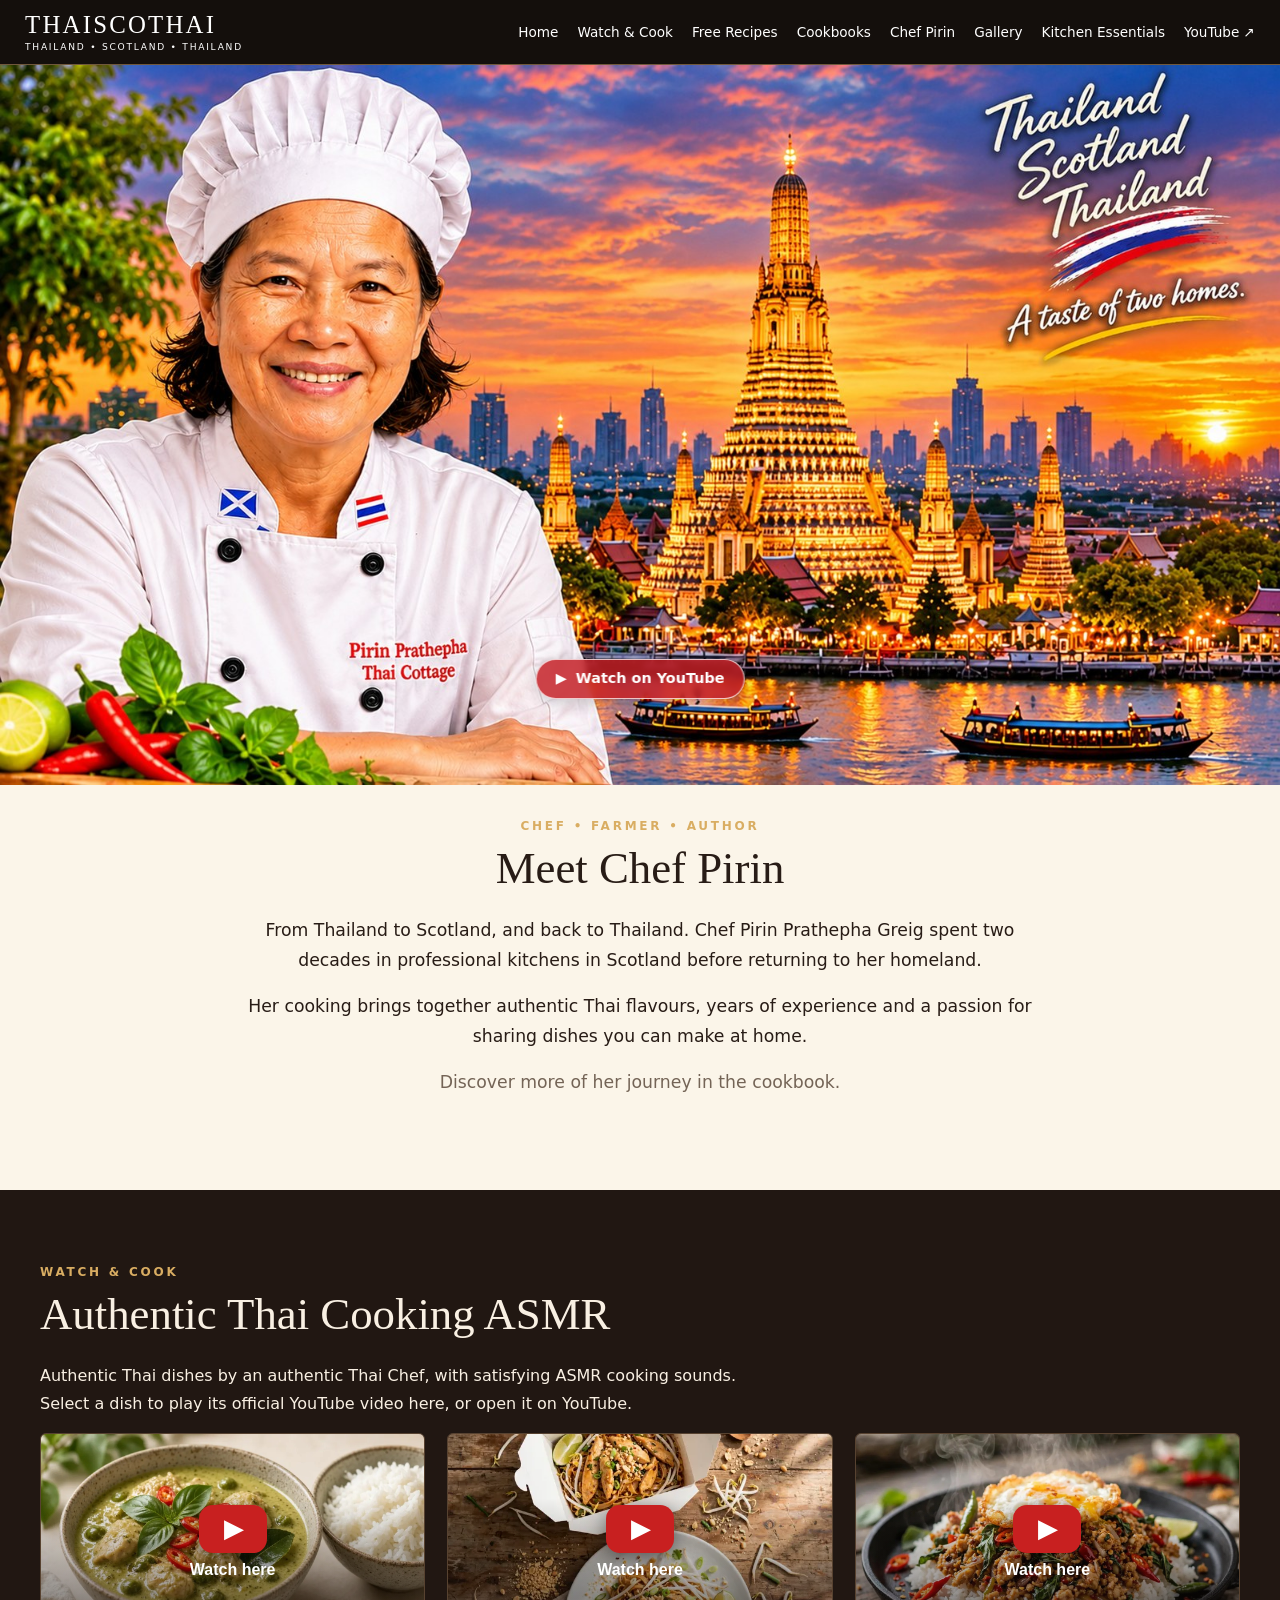
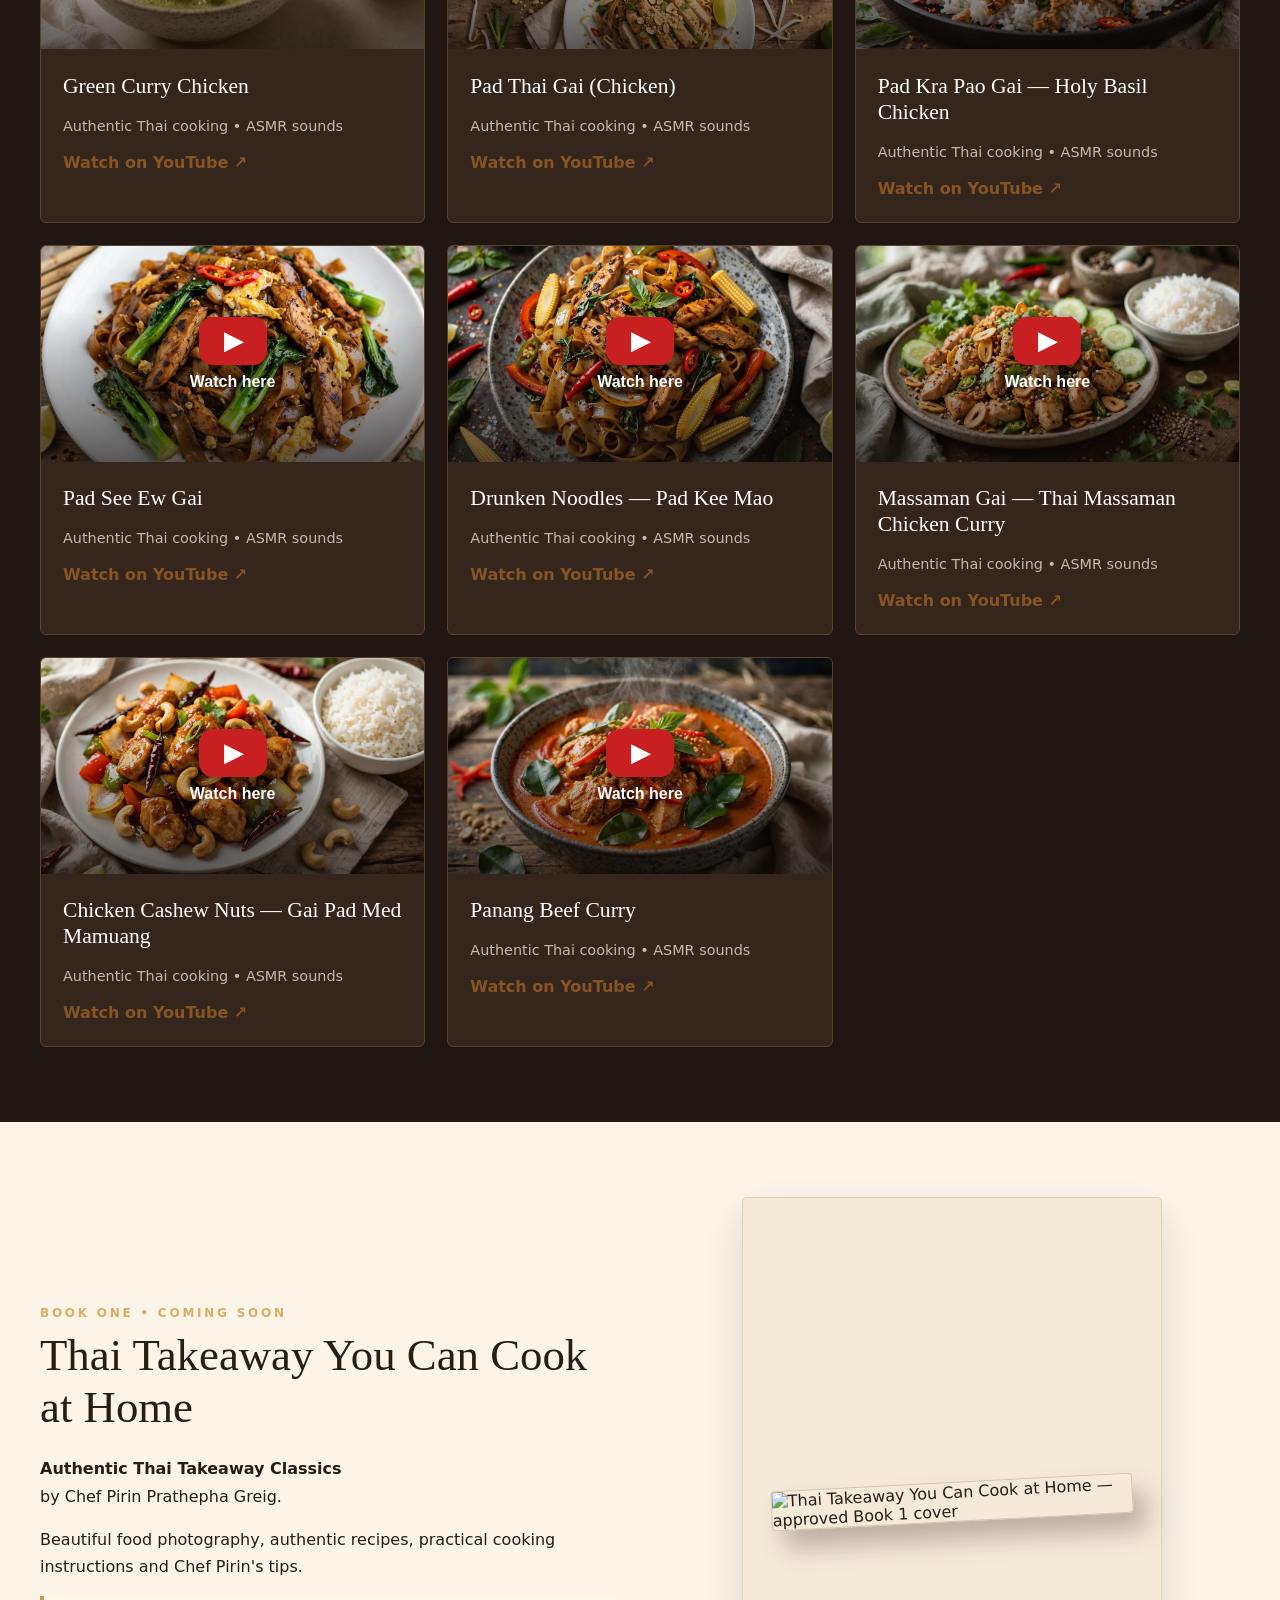
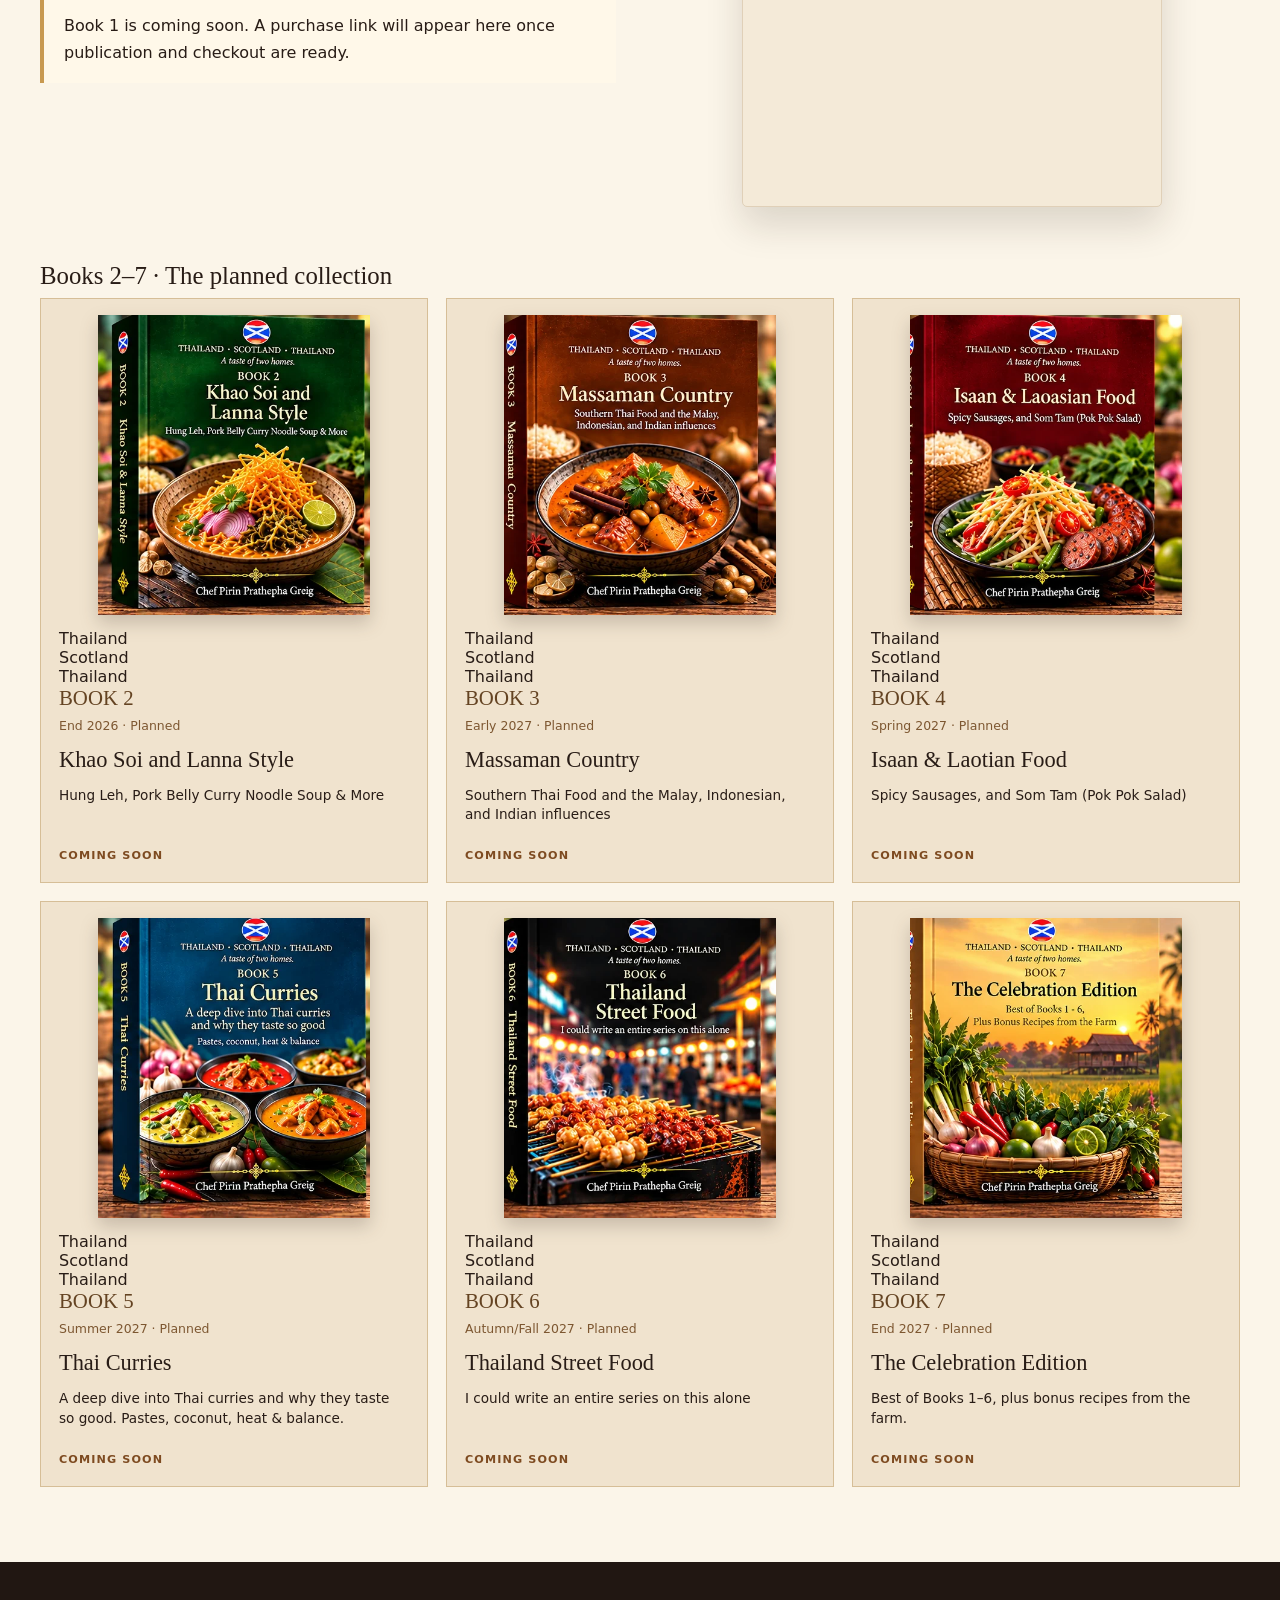
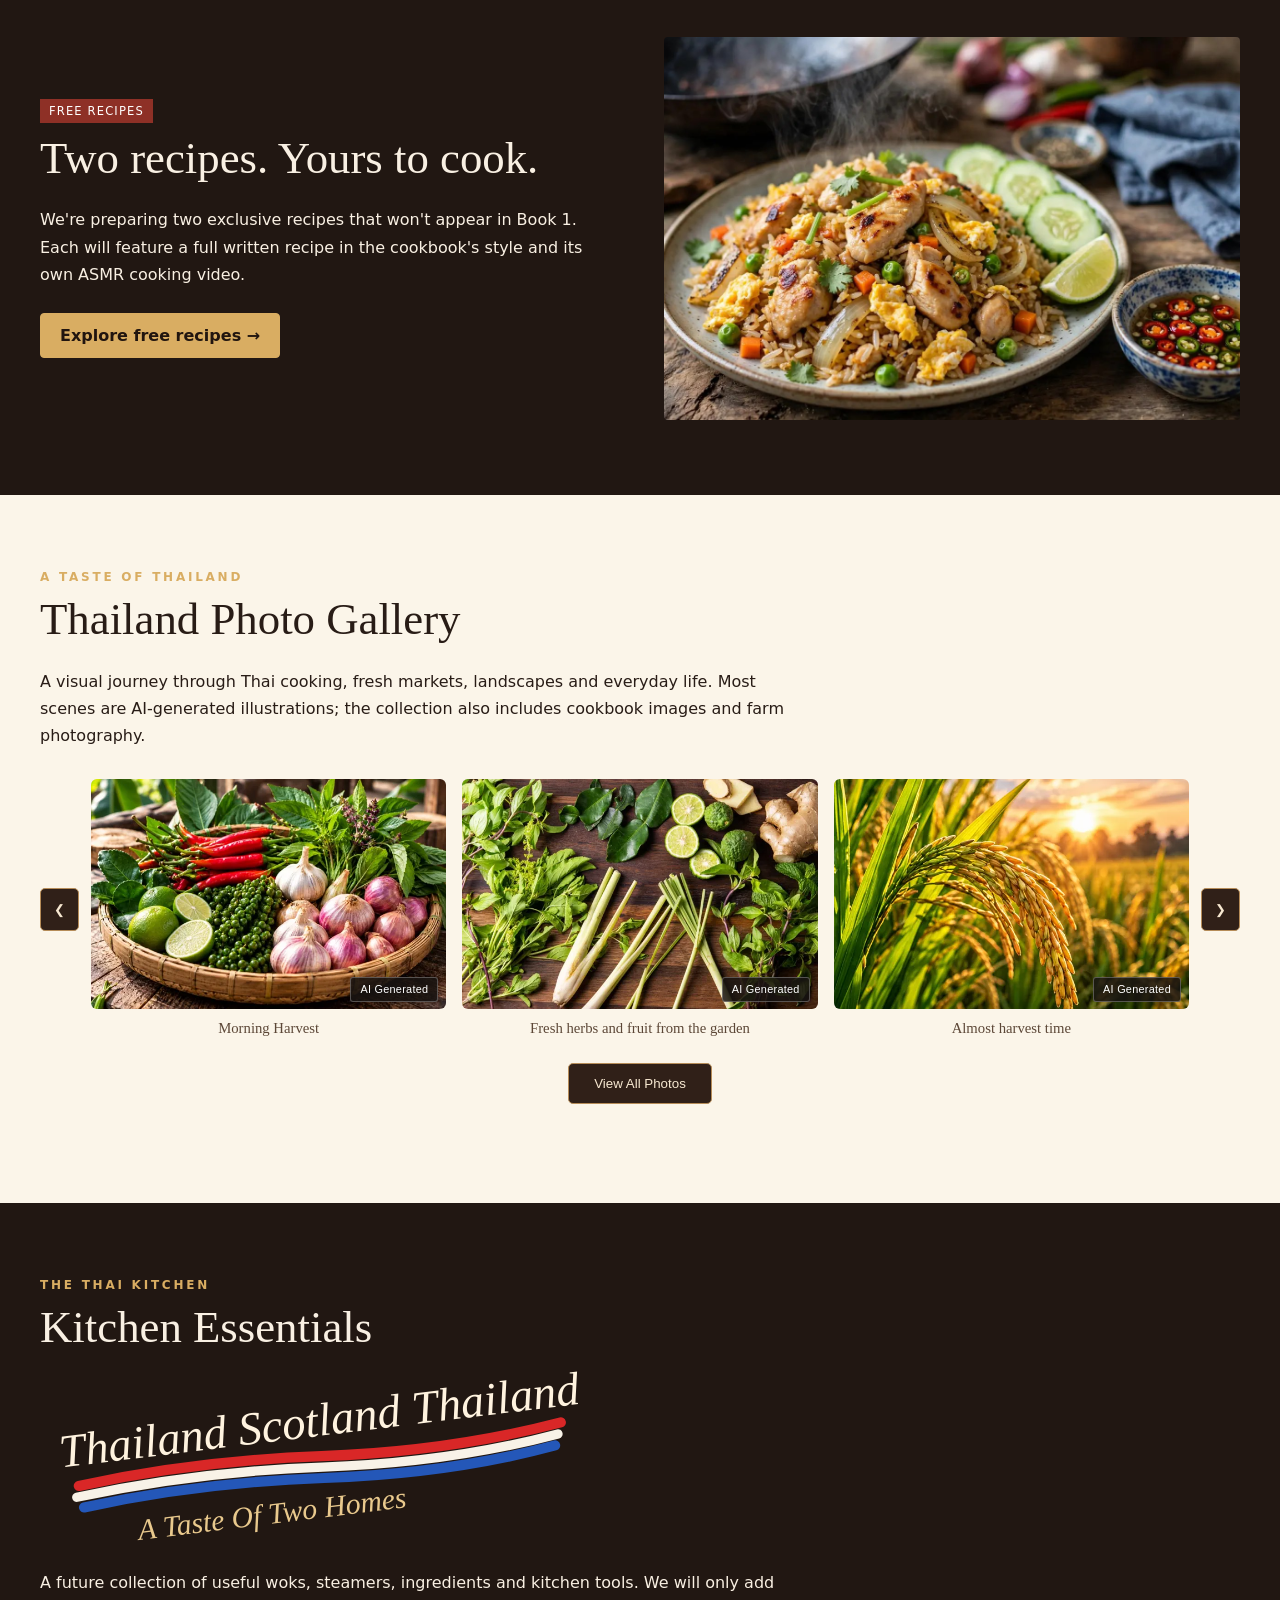
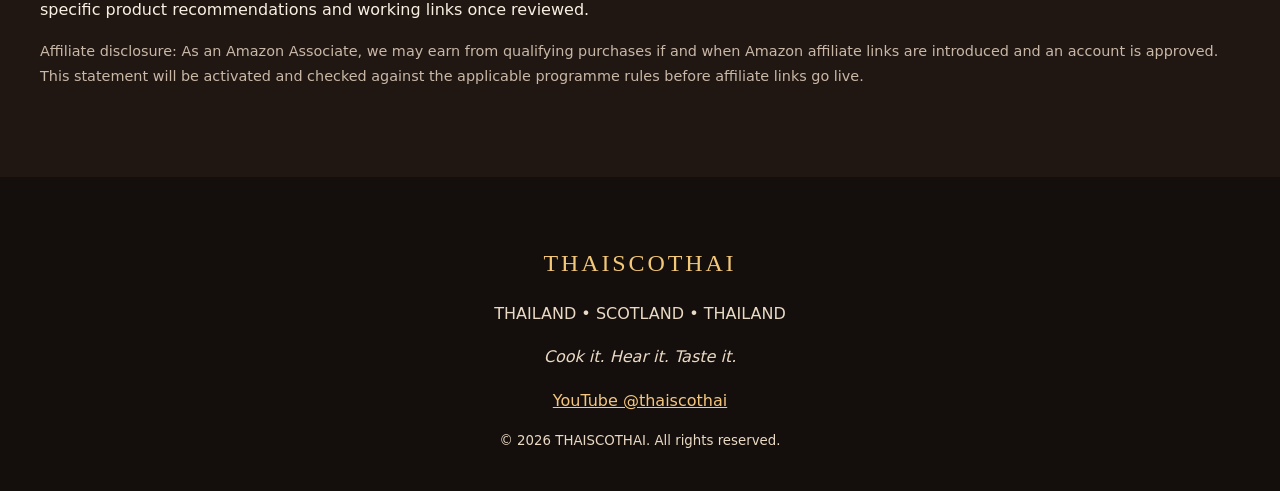
==== commit 31626323: "Refresh planned book cover branding to handwritten tricolour mark" ====
--- a/index.html
+++ b/index.html
@@ -3,7 +3,7 @@
 <html lang="en"><head><meta charset="utf-8"/><meta content="width=device-width,initial-scale=1" name="viewport"/><meta content="Authentic Thai cooking, ASMR videos and cookbooks from Chef Pirin Prathepha Greig." name="description"/><title>Authentic Thai Cooking | THAISCOTHAI</title><link href="style.css" rel="stylesheet"/></head><body><header class="top"><nav aria-label="Main navigation" class="nav"><a class="identity" href="index.html"><div><div class="brand">THAISCOTHAI</div><div class="subbrand">THAILAND • SCOTLAND • THAILAND</div></div></a><button aria-expanded="false" aria-label="Toggle navigation" class="mobile-toggle">☰ Menu</button><div class="links"><a href="index.html">Home</a><a href="index.html#videos">Watch &amp; Cook</a><a href="free-recipes.html">Free Recipes</a><a href="index.html#books">Cookbooks</a><a href="index.html#chef">Chef Pirin</a><a href="index.html#gallery">Gallery</a><a href="index.html#essentials">Kitchen Essentials</a><a href="https://www.youtube.com/@thaiscothai" rel="noopener" target="_blank">YouTube ↗</a></div></nav></header><section class="hero home-hero" aria-label="Thailand Scotland Thailand homepage hero"><img class="home-hero-image" src="assets/home-hero.jpg" alt="Chef Pirin Prathepha Greig in chef whites beside Wat Arun at sunset, with Thailand Scotland Thailand branding"/><a class="youtube-pill" href="https://www.youtube.com/@thaiscothai" target="_blank" rel="noopener noreferrer" aria-label="Visit ThaiScoThai on YouTube"><span aria-hidden="true">▶</span> Watch on YouTube</a></section>
 <section class="section chef-feature" id="chef"><div class="chef-story"><div class="eyebrow">Chef • Farmer • Author</div><h2>Meet Chef Pirin</h2><p>From Thailand to Scotland, and back to Thailand. Chef Pirin Prathepha Greig spent two decades in professional kitchens in Scotland before returning to her homeland.</p><p>Her cooking brings together authentic Thai flavours, years of experience and a passion for sharing dishes you can make at home.</p><p class="small">Discover more of her journey in the cookbook.</p></div></section>
 <section class="dark" id="videos"><div class="section"><div class="eyebrow">Watch &amp; Cook</div><h2>Authentic Thai Cooking ASMR</h2><p class="intro">Authentic Thai dishes by an authentic Thai Chef, with satisfying ASMR cooking sounds. Select a dish to play its official YouTube video here, or open it on YouTube.</p><div class="grid"><article class="tile video-tile"><div class="video-frame" data-video-id="yp-cu5LTG_E"><img alt="Green Curry Chicken cooking video preview" loading="lazy" src="assets/green-curry.webp"><button aria-label="Play Green Curry Chicken video on this page" class="video-play" type="button"><span aria-hidden="true">▶</span><span>Watch here</span></button></img></div><div class="tile-body"><h3>Green Curry Chicken</h3><p class="small">Authentic Thai cooking • ASMR sounds</p><a class="more" href="https://youtu.be/yp-cu5LTG_E" rel="noopener noreferrer" target="_blank">Watch on YouTube ↗</a></div></article><article class="tile video-tile"><div class="video-frame" data-video-id="HGuKSvNt7XU"><img alt="Pad Thai Gai (Chicken) cooking video preview" loading="lazy" src="assets/gallery-v5/25-thumb.webp"/><button aria-label="Play Pad Thai Gai (Chicken) video on this page" class="video-play" type="button"><span aria-hidden="true">▶</span><span>Watch here</span></button></div><div class="tile-body"><h3>Pad Thai Gai (Chicken)</h3><p class="small">Authentic Thai cooking • ASMR sounds</p><a class="more" href="https://youtu.be/HGuKSvNt7XU" rel="noopener noreferrer" target="_blank">Watch on YouTube ↗</a></div></article><article class="tile video-tile"><div class="video-frame" data-video-id="aaMBYvtw2ys"><img alt="Pad Kra Pao Gai — Holy Basil Chicken cooking video preview" loading="lazy" src="assets/pad-krapao.webp"/><button aria-label="Play Pad Kra Pao Gai — Holy Basil Chicken video on this page" class="video-play" type="button"><span aria-hidden="true">▶</span><span>Watch here</span></button></div><div class="tile-body"><h3>Pad Kra Pao Gai — Holy Basil Chicken</h3><p class="small">Authentic Thai cooking • ASMR sounds</p><a class="more" href="https://youtu.be/aaMBYvtw2ys" rel="noopener noreferrer" target="_blank">Watch on YouTube ↗</a></div></article><article class="tile video-tile"><div class="video-frame" data-video-id="PAKdHrfNExc"><img alt="Pad See Ew Gai cooking video preview" loading="lazy" src="assets/pad-see-ew.webp"/><button aria-label="Play Pad See Ew Gai video on this page" class="video-play" type="button"><span aria-hidden="true">▶</span><span>Watch here</span></button></div><div class="tile-body"><h3>Pad See Ew Gai</h3><p class="small">Authentic Thai cooking • ASMR sounds</p><a class="more" href="https://youtu.be/PAKdHrfNExc" rel="noopener noreferrer" target="_blank">Watch on YouTube ↗</a></div></article><article class="tile video-tile"><div class="video-frame" data-video-id="-I1krj-ThXw"><img alt="Drunken Noodles — Pad Kee Mao cooking video preview" loading="lazy" src="assets/drunken-noodles.webp"/><button aria-label="Play Drunken Noodles — Pad Kee Mao video on this page" class="video-play" type="button"><span aria-hidden="true">▶</span><span>Watch here</span></button></div><div class="tile-body"><h3>Drunken Noodles — Pad Kee Mao</h3><p class="small">Authentic Thai cooking • ASMR sounds</p><a class="more" href="https://youtu.be/-I1krj-ThXw" rel="noopener noreferrer" target="_blank">Watch on YouTube ↗</a></div></article><article class="tile video-tile"><div class="video-frame" data-video-id="F6s2TcHQRmQ"><img alt="Massaman Gai — Thai Massaman Chicken Curry cooking video preview" loading="lazy" src="assets/massaman.webp"/><button aria-label="Play Massaman Gai — Thai Massaman Chicken Curry video on this page" class="video-play" type="button"><span aria-hidden="true">▶</span><span>Watch here</span></button></div><div class="tile-body"><h3>Massaman Gai — Thai Massaman Chicken Curry</h3><p class="small">Authentic Thai cooking • ASMR sounds</p><a class="more" href="https://youtu.be/F6s2TcHQRmQ" rel="noopener noreferrer" target="_blank">Watch on YouTube ↗</a></div></article><article class="tile video-tile"><div class="video-frame" data-video-id="w5a2BgabEyk"><img alt="Chicken Cashew Nuts — Gai Pad Med Mamuang cooking video preview" loading="lazy" src="assets/cashew-chicken.webp"/><button aria-label="Play Chicken Cashew Nuts — Gai Pad Med Mamuang video on this page" class="video-play" type="button"><span aria-hidden="true">▶</span><span>Watch here</span></button></div><div class="tile-body"><h3>Chicken Cashew Nuts — Gai Pad Med Mamuang</h3><p class="small">Authentic Thai cooking • ASMR sounds</p><a class="more" href="https://youtu.be/w5a2BgabEyk" rel="noopener noreferrer" target="_blank">Watch on YouTube ↗</a></div></article><article class="tile video-tile"><div class="video-frame" data-video-id="PWCRGMMl2tg"><img alt="Panang Beef Curry video preview" loading="lazy" src="assets/panang.webp"/><button aria-label="Play Panang Beef Curry video on this page" class="video-play" type="button"><span aria-hidden="true">▶</span><span>Watch here</span></button></div><div class="tile-body"><h3>Panang Beef Curry</h3><p class="small">Authentic Thai cooking • ASMR sounds</p><a class="more" href="https://youtu.be/PWCRGMMl2tg" rel="noopener noreferrer" target="_blank">Watch on YouTube ↗</a></div></article></div></div></section>
-<section class="section" id="books"><div class="split"><div><div class="eyebrow">Book One • Coming Soon</div><h2>Thai Takeaway You Can Cook at Home</h2><p><strong>Authentic Thai Takeaway Classics</strong><br>by Chef Pirin Prathepha Greig.</p><p>Beautiful food photography, authentic recipes, practical cooking instructions and Chef Pirin's tips.</p><p class="notice">Book 1 is coming soon. A purchase link will appear here once publication and checkout are ready.</p></div><div class="book1-cover-stage"><img alt="Thai Takeaway You Can Cook at Home — approved Book 1 cover" src="assets/cookbook-cover.webp"/></div></div><h3 style="margin-top:55px">Books 2–7 · The planned collection</h3><div class="bookgrid"><article class="book"><img alt="Book 2 — Khao Soi and Lanna Style provisional cookbook cover" class="book-cover" loading="lazy" src="assets/books-v6/book-2.webp"/><span class="book-number">BOOK 2</span><span class="book-date">End 2026 · Planned</span><h4>Khao Soi and Lanna Style</h4><p>Hung Leh, Pork Belly Curry Noodle Soup &amp; More</p><span class="coming">COMING SOON</span></article><article class="book"><img alt="Book 3 — Massaman Country provisional cookbook cover" class="book-cover" loading="lazy" src="assets/books-v6/book-3.webp"/><span class="book-number">BOOK 3</span><span class="book-date">Early 2027 · Planned</span><h4>Massaman Country</h4><p>Southern Thai Food and the Malay, Indonesian, and Indian influences</p><span class="coming">COMING SOON</span></article><article class="book"><img alt="Book 4 — Isaan &amp; Laotian Food provisional cookbook cover" class="book-cover" loading="lazy" src="assets/books-v6/book-4.webp"/><span class="book-number">BOOK 4</span><span class="book-date">Spring 2027 · Planned</span><h4>Isaan &amp; Laotian Food</h4><p>Spicy Sausages, and Som Tam (Pok Pok Salad)</p><span class="coming">COMING SOON</span></article><article class="book"><img alt="Book 5 — Thai Curries provisional cookbook cover" class="book-cover" loading="lazy" src="assets/books-v6/book-5.webp"/><span class="book-number">BOOK 5</span><span class="book-date">Summer 2027 · Planned</span><h4>Thai Curries</h4><p>A deep dive into Thai curries and why they taste so good. Pastes, coconut, heat &amp; balance.</p><span class="coming">COMING SOON</span></article><article class="book"><img alt="Book 6 — Thailand Street Food provisional cookbook cover" class="book-cover" loading="lazy" src="assets/books-v6/book-6.webp"/><span class="book-number">BOOK 6</span><span class="book-date">Autumn/Fall 2027 · Planned</span><h4>Thailand Street Food</h4><p>I could write an entire series on this alone</p><span class="coming">COMING SOON</span></article><article class="book"><img alt="Book 7 — The Celebration Edition provisional cookbook cover" class="book-cover" loading="lazy" src="assets/books-v6/book-7.webp"/><span class="book-number">BOOK 7</span><span class="book-date">End 2027 · Planned</span><h4>The Celebration Edition</h4><p>Best of Books 1–6, plus bonus recipes from the farm.</p><span class="coming">COMING SOON</span></article></div></section>
+<section class="section" id="books"><div class="split"><div><div class="eyebrow">Book One • Coming Soon</div><h2>Thai Takeaway You Can Cook at Home</h2><p><strong>Authentic Thai Takeaway Classics</strong><br>by Chef Pirin Prathepha Greig.</p><p>Beautiful food photography, authentic recipes, practical cooking instructions and Chef Pirin's tips.</p><p class="notice">Book 1 is coming soon. A purchase link will appear here once publication and checkout are ready.</p></div><div class="book1-cover-stage"><img alt="Thai Takeaway You Can Cook at Home — approved Book 1 cover" src="assets/cookbook-cover.webp"/></div></div><h3 style="margin-top:55px">Books 2–7 · The planned collection</h3><div class="bookgrid"><article class="book"><div class="book-cover-shell" style="--cover-tone:#0c2b1b;--cover-ink:#fff0d5"><img alt="Book 2 — Khao Soi and Lanna Style provisional cookbook cover" class="book-cover" loading="lazy" src="assets/books-v6/book-2.webp"/><div class="book-spine-mask" aria-hidden="true"><span class="spine-brushstroke"></span></div><div class="book-front-brand-mask" aria-hidden="true"><span class="book-front-script">Thailand<br/>Scotland<br/>Thailand</span><span class="book-front-brushstroke"></span></div></div><span class="book-number">BOOK 2</span><span class="book-date">End 2026 · Planned</span><h4>Khao Soi and Lanna Style</h4><p>Hung Leh, Pork Belly Curry Noodle Soup &amp; More</p><span class="coming">COMING SOON</span></article><article class="book"><div class="book-cover-shell" style="--cover-tone:#54210f;--cover-ink:#fff0d5"><img alt="Book 3 — Massaman Country provisional cookbook cover" class="book-cover" loading="lazy" src="assets/books-v6/book-3.webp"/><div class="book-spine-mask" aria-hidden="true"><span class="spine-brushstroke"></span></div><div class="book-front-brand-mask" aria-hidden="true"><span class="book-front-script">Thailand<br/>Scotland<br/>Thailand</span><span class="book-front-brushstroke"></span></div></div><span class="book-number">BOOK 3</span><span class="book-date">Early 2027 · Planned</span><h4>Massaman Country</h4><p>Southern Thai Food and the Malay, Indonesian, and Indian influences</p><span class="coming">COMING SOON</span></article><article class="book"><div class="book-cover-shell" style="--cover-tone:#670b19;--cover-ink:#fff0d5"><img alt="Book 4 — Isaan &amp; Laotian Food provisional cookbook cover" class="book-cover" loading="lazy" src="assets/books-v6/book-4.webp"/><div class="book-spine-mask" aria-hidden="true"><span class="spine-brushstroke"></span></div><div class="book-front-brand-mask" aria-hidden="true"><span class="book-front-script">Thailand<br/>Scotland<br/>Thailand</span><span class="book-front-brushstroke"></span></div></div><span class="book-number">BOOK 4</span><span class="book-date">Spring 2027 · Planned</span><h4>Isaan &amp; Laotian Food</h4><p>Spicy Sausages, and Som Tam (Pok Pok Salad)</p><span class="coming">COMING SOON</span></article><article class="book"><div class="book-cover-shell" style="--cover-tone:#073d63;--cover-ink:#fff0d5"><img alt="Book 5 — Thai Curries provisional cookbook cover" class="book-cover" loading="lazy" src="assets/books-v6/book-5.webp"/><div class="book-spine-mask" aria-hidden="true"><span class="spine-brushstroke"></span></div><div class="book-front-brand-mask" aria-hidden="true"><span class="book-front-script">Thailand<br/>Scotland<br/>Thailand</span><span class="book-front-brushstroke"></span></div></div><span class="book-number">BOOK 5</span><span class="book-date">Summer 2027 · Planned</span><h4>Thai Curries</h4><p>A deep dive into Thai curries and why they taste so good. Pastes, coconut, heat &amp; balance.</p><span class="coming">COMING SOON</span></article><article class="book"><div class="book-cover-shell" style="--cover-tone:#101010;--cover-ink:#fff0d5"><img alt="Book 6 — Thailand Street Food provisional cookbook cover" class="book-cover" loading="lazy" src="assets/books-v6/book-6.webp"/><div class="book-spine-mask" aria-hidden="true"><span class="spine-brushstroke"></span></div><div class="book-front-brand-mask" aria-hidden="true"><span class="book-front-script">Thailand<br/>Scotland<br/>Thailand</span><span class="book-front-brushstroke"></span></div></div><span class="book-number">BOOK 6</span><span class="book-date">Autumn/Fall 2027 · Planned</span><h4>Thailand Street Food</h4><p>I could write an entire series on this alone</p><span class="coming">COMING SOON</span></article><article class="book"><div class="book-cover-shell" style="--cover-tone:#f3d18f;--cover-ink:#4a2c16"><img alt="Book 7 — The Celebration Edition provisional cookbook cover" class="book-cover" loading="lazy" src="assets/books-v6/book-7.webp"/><div class="book-spine-mask" aria-hidden="true"><span class="spine-brushstroke"></span></div><div class="book-front-brand-mask" aria-hidden="true"><span class="book-front-script">Thailand<br/>Scotland<br/>Thailand</span><span class="book-front-brushstroke"></span></div></div><span class="book-number">BOOK 7</span><span class="book-date">End 2027 · Planned</span><h4>The Celebration Edition</h4><p>Best of Books 1–6, plus bonus recipes from the farm.</p><span class="coming">COMING SOON</span></article></div></section>
 <section class="dark"><div class="section"><div class="split"><div><span class="label">FREE RECIPES</span><h2>Two recipes. Yours to cook.</h2><p>We're preparing two exclusive recipes that won't appear in Book 1. Each will feature a full written recipe in the cookbook's style and its own ASMR cooking video.</p><a class="btn" href="free-recipes.html">Explore free recipes →</a></div><img alt="Thai cooking inspiration; free recipe selections are still to be confirmed" src="assets/pad-thai.webp"/></div></div></section>
 <section class="section gallery-section" id="gallery"><div class="eyebrow">A taste of Thailand</div><h2>Thailand Photo Gallery</h2><p class="intro">A visual journey through Thai cooking, fresh markets, landscapes and everyday life. Most scenes are AI-generated illustrations; the collection also includes cookbook images and farm photography.</p><div class="carousel-shell"><button aria-label="Previous gallery images" class="carousel-arrow carousel-prev" type="button">❮</button><div class="carousel-window"><div class="gallery-carousel"><button aria-label="Enlarge Morning Harvest" class="gallery-card" data-caption="Morning Harvest" data-gallery="assets/gallery-v5/01.jpg" data-origin="AI Generated" type="button"><img alt="Morning Harvest" loading="lazy" src="assets/gallery-v5/01-thumb.webp"/><span>Morning Harvest</span><span class="origin-badge">AI Generated</span></button><button aria-label="Enlarge Fresh herbs and fruit from the garden" class="gallery-card" data-caption="Fresh herbs and fruit from the garden" data-gallery="assets/gallery-v5/02.jpg" data-origin="AI Generated" type="button"><img alt="Fresh herbs and fruit from the garden" loading="lazy" src="assets/gallery-v5/02-thumb.webp"/><span>Fresh herbs and fruit from the garden</span><span class="origin-badge">AI Generated</span></button><button aria-label="Enlarge Almost harvest time" class="gallery-card" data-caption="Almost harvest time" data-gallery="assets/gallery-v5/03.jpg" data-origin="AI Generated" type="button"><img alt="Almost harvest time" loading="lazy" src="assets/gallery-v5/03-thumb.webp"/><span>Almost harvest time</span><span class="origin-badge">AI Generated</span></button><button aria-label="Enlarge Happy Chef" class="gallery-card" data-caption="Happy Chef" data-gallery="assets/gallery-v5/04.jpg" data-origin="AI Generated" type="button"><img alt="Happy Chef" loading="lazy" src="assets/gallery-v5/04-thumb.webp"/><span>Happy Chef</span><span class="origin-badge">AI Generated</span></button><button aria-label="Enlarge Wat Arun at Golden Hour" class="gallery-card" data-caption="Wat Arun at Golden Hour" data-gallery="assets/gallery-v5/05.jpg" data-origin="AI Generated" type="button"><img alt="Wat Arun at Golden Hour" loading="lazy" src="assets/gallery-v5/05-thumb.webp"/><span>Wat Arun at Golden Hour</span><span class="origin-badge">AI Generated</span></button><button aria-label="Enlarge Fresh Market" class="gallery-card" data-caption="Fresh Market" data-gallery="assets/gallery-v5/06.jpg" data-origin="AI Generated" type="button"><img alt="Fresh Market" loading="lazy" src="assets/gallery-v5/06-thumb.webp"/><span>Fresh Market</span><span class="origin-badge">AI Generated</span></button><button aria-label="Enlarge Thai Shopping Mall Food Court" class="gallery-card" data-caption="Thai Shopping Mall Food Court" data-gallery="assets/gallery-v5/07.jpg" data-origin="AI Generated" type="button"><img alt="Thai Shopping Mall Food Court" loading="lazy" src="assets/gallery-v5/07-thumb.webp"/><span>Thai Shopping Mall Food Court</span><span class="origin-badge">AI Generated</span></button><button aria-label="Enlarge Happy Fresh Fruit Vendor" class="gallery-card" data-caption="Happy Fresh Fruit Vendor" data-gallery="assets/gallery-v5/08.jpg" data-origin="AI Generated" type="button"><img alt="Happy Fresh Fruit Vendor" loading="lazy" src="assets/gallery-v5/08-thumb.webp"/><span>Happy Fresh Fruit Vendor</span><span class="origin-badge">AI Generated</span></button><button aria-label="Enlarge Hot Wok at the Night Market" class="gallery-card" data-caption="Hot Wok at the Night Market" data-gallery="assets/gallery-v5/09.jpg" data-origin="AI Generated" type="button"><img alt="Hot Wok at the Night Market" loading="lazy" src="assets/gallery-v5/09-thumb.webp"/><span>Hot Wok at the Night Market</span><span class="origin-badge">AI Generated</span></button><button aria-label="Enlarge Bangkok's famous Floating Market" class="gallery-card" data-caption="Bangkok's famous Floating Market" data-gallery="assets/gallery-v5/10.jpg" data-origin="AI Generated" type="button"><img alt="Bangkok's famous Floating Market" loading="lazy" src="assets/gallery-v5/10-thumb.webp"/><span>Bangkok's famous Floating Market</span><span class="origin-badge">AI Generated</span></button><button aria-label="Enlarge Thai Long-Tail Fishing Boats" class="gallery-card" data-caption="Thai Long-Tail Fishing Boats" data-gallery="assets/gallery-v5/11.jpg" data-origin="AI Generated" type="button"><img alt="Thai Long-Tail Fishing Boats" loading="lazy" src="assets/gallery-v5/11-thumb.webp"/><span>Thai Long-Tail Fishing Boats</span><span class="origin-badge">AI Generated</span></button><button aria-label="Enlarge Smiling Fisherman" class="gallery-card" data-caption="Smiling Fisherman" data-gallery="assets/gallery-v5/12.jpg" data-origin="AI Generated" type="button"><img alt="Smiling Fisherman" loading="lazy" src="assets/gallery-v5/12-thumb.webp"/><span>Smiling Fisherman</span><span class="origin-badge">AI Generated</span></button><button aria-label="Enlarge Reflections of Peace" class="gallery-card" data-caption="Reflections of Peace" data-gallery="assets/gallery-v5/13.jpg" data-origin="AI Generated" type="button"><img alt="Reflections of Peace" loading="lazy" src="assets/gallery-v5/13-thumb.webp"/><span>Reflections of Peace</span><span class="origin-badge">AI Generated</span></button><button aria-label="Enlarge Pounding Fresh Chilli Paste" class="gallery-card" data-caption="Pounding Fresh Chilli Paste" data-gallery="assets/gallery-v5/14.jpg" data-origin="AI Generated" type="button"><img alt="Pounding Fresh Chilli Paste" loading="lazy" src="assets/gallery-v5/14-thumb.webp"/><span>Pounding Fresh Chilli Paste</span><span class="origin-badge">AI Generated</span></button><button aria-label="Enlarge Iconic Mango, Sticky Rice and Coconut Milk" class="gallery-card" data-caption="Iconic Mango, Sticky Rice and Coconut Milk" data-gallery="assets/gallery-v5/15.jpg" data-origin="AI Generated" type="button"><img alt="Iconic Mango, Sticky Rice and Coconut Milk" loading="lazy" src="assets/gallery-v5/15-thumb.webp"/><span>Iconic Mango, Sticky Rice and Coconut Milk</span><span class="origin-badge">AI Generated</span></button><button aria-label="Enlarge Screaming Hot Wok" class="gallery-card" data-caption="Screaming Hot Wok" data-gallery="assets/gallery-v5/16.jpg" data-origin="AI Generated" type="button"><img alt="Screaming Hot Wok" loading="lazy" src="assets/gallery-v5/16-thumb.webp"/><span>Screaming Hot Wok</span><span class="origin-badge">AI Generated</span></button><button aria-label="Enlarge Typical Thai Wooden House" class="gallery-card" data-caption="Typical Thai Wooden House" data-gallery="assets/gallery-v5/17.jpg" data-origin="AI Generated" type="button"><img alt="Typical Thai Wooden House" loading="lazy" src="assets/gallery-v5/17-thumb.webp"/><span>Typical Thai Wooden House</span><span class="origin-badge">AI Generated</span></button><button aria-label="Enlarge Reflections of Sunset" class="gallery-card" data-caption="Reflections of Sunset" data-gallery="assets/gallery-v5/18.jpg" data-origin="AI Generated" type="button"><img alt="Reflections of Sunset" loading="lazy" src="assets/gallery-v5/18-thumb.webp"/><span>Reflections of Sunset</span><span class="origin-badge">AI Generated</span></button><button aria-label="Enlarge Senses of a Chef" class="gallery-card" data-caption="Senses of a Chef" data-gallery="assets/gallery-v5/19.jpg" data-origin="AI Generated" type="button"><img alt="Senses of a Chef" loading="lazy" src="assets/gallery-v5/19-thumb.webp"/><span>Senses of a Chef</span><span class="origin-badge">AI Generated</span></button><button aria-label="Enlarge Happy Farmer" class="gallery-card" data-caption="Happy Farmer" data-gallery="assets/gallery-v5/20.jpg" data-origin="Original Photo" type="button"><img alt="Happy Farmer" loading="lazy" src="assets/gallery-v5/20-thumb.webp"/><span>Happy Farmer</span><span class="origin-badge">Original Photo</span></button><button aria-label="Enlarge Grazing Water Buffalo" class="gallery-card" data-caption="Grazing Water Buffalo" data-gallery="assets/gallery-v5/21.jpg" data-origin="AI Generated" type="button"><img alt="Grazing Water Buffalo" loading="lazy" src="assets/gallery-v5/21-thumb.webp"/><span>Grazing Water Buffalo</span><span class="origin-badge">AI Generated</span></button><button aria-label="Enlarge Green Curry Chicken &amp; Jasmine Rice" class="gallery-card" data-caption="Green Curry Chicken &amp; Jasmine Rice" data-gallery="assets/gallery-v5/22.webp" data-origin="Cookbook Image" type="button"><img alt="Green Curry Chicken &amp; Jasmine Rice" loading="lazy" src="assets/gallery-v5/22-thumb.webp"/><span>Green Curry Chicken &amp; Jasmine Rice</span><span class="origin-badge">Cookbook Image</span></button><button aria-label="Enlarge Massaman Gai &amp; Steamed Jasmine" class="gallery-card" data-caption="Massaman Gai &amp; Steamed Jasmine" data-gallery="assets/gallery-v5/23.webp" data-origin="Cookbook Image" type="button"><img alt="Massaman Gai &amp; Steamed Jasmine" loading="lazy" src="assets/gallery-v5/23-thumb.webp"/><span>Massaman Gai &amp; Steamed Jasmine</span><span class="origin-badge">Cookbook Image</span></button><button aria-label="Enlarge Pad Kra Pao Gai" class="gallery-card" data-caption="Pad Kra Pao Gai" data-gallery="assets/gallery-v5/24.webp" data-origin="Cookbook Image" type="button"><img alt="Pad Kra Pao Gai" loading="lazy" src="assets/gallery-v5/24-thumb.webp"/><span>Pad Kra Pao Gai</span><span class="origin-badge">Cookbook Image</span></button><button aria-label="Enlarge Pad Thai" class="gallery-card" data-caption="Pad Thai" data-gallery="assets/gallery-v5/25.webp" data-origin="Cookbook Image" type="button"><img alt="Pad Thai" loading="lazy" src="assets/gallery-v5/25-thumb.webp"/><span>Pad Thai</span><span class="origin-badge">Cookbook Image</span></button><button aria-label="Enlarge Isaan Farm Kitchen" class="gallery-card" data-caption="Isaan Farm Kitchen" data-gallery="assets/gallery-v5/26.webp" data-origin="AI Generated" type="button"><img alt="Isaan Farm Kitchen" loading="lazy" src="assets/gallery-v5/26-thumb.webp"/><span>Isaan Farm Kitchen</span><span class="origin-badge">AI Generated</span></button><button aria-label="Enlarge Popular Bangkok Street Restaurant" class="gallery-card" data-caption="Popular Bangkok Street Restaurant" data-gallery="assets/gallery-v5/27.webp" data-origin="AI Enhanced" type="button"><img alt="Popular Bangkok Street Restaurant" loading="lazy" src="assets/gallery-v5/27-thumb.webp"/><span>Popular Bangkok Street Restaurant</span><span class="origin-badge">AI Enhanced</span></button><button aria-label="Enlarge Papaya Tree at Our Little Farm" class="gallery-card" data-caption="Papaya Tree at Our Little Farm" data-gallery="assets/gallery-v5/28.webp" data-origin="Original Photo" type="button"><img alt="Papaya Tree at Our Little Farm" loading="lazy" src="assets/gallery-v5/28-thumb.webp"/><span>Papaya Tree at Our Little Farm</span><span class="origin-badge">Original Photo</span></button></div></div><button aria-label="Next gallery images" class="carousel-arrow carousel-next" type="button">❯</button></div><div class="gallery-actions"><button aria-expanded="false" class="gallery-view-all" type="button">View All Photos</button></div></section><div aria-label="All Thailand gallery photos" aria-modal="true" hidden="" id="gallery-overlay" role="dialog"><div class="gallery-overlay-head"><h2>Thailand Photo Gallery</h2><button aria-label="Close all photos" class="gallery-overlay-close" type="button">✕</button></div><div class="gallery-overlay-grid"></div></div>
 <section class="dark" id="essentials"><div class="section"><div class="eyebrow">The Thai Kitchen</div><h2>Kitchen Essentials</h2><div class="section-brand-lockup" role="img" aria-label="THAILAND SCOTLAND THAILAND — A Taste Of Two Homes">
--- a/style.css
+++ b/style.css
@@ -48,3 +48,15 @@
   line-height:1.35;
   padding:10px 5px 0;
 }
+
+/* ThaiScoThai 2026 identity refresh */
+.identity{justify-content:flex-start;text-align:left;margin-right:auto}
+.identity .brand{line-height:1.05}
+.identity .subbrand{margin-top:4px;white-space:nowrap}
+.book1-cover-stage{width:min(100%,420px);min-height:610px;margin:0 auto;background:#f4ead8;border:1px solid #e0d0b8;border-radius:5px;display:flex;align-items:center;justify-content:center;padding:28px;box-shadow:0 18px 36px #2a1a1026}
+.book1-cover-stage img{display:block;width:auto;max-height:550px;max-width:100%;height:auto;object-fit:contain;transform:rotate(-3deg);box-shadow:12px 18px 25px #21171245;border:1px solid #d7c6ad}
+.section-brand-lockup{max-width:560px;margin:18px 0 24px;padding:4px 0}
+.section-brand-lockup svg{display:block;width:100%;height:auto;overflow:visible}
+.footer-brand{font-family:Georgia,serif;font-size:1.5rem;letter-spacing:.12em;color:#f2c777;margin-bottom:4px}
+@media(max-width:850px){.book1-cover-stage{min-height:0;padding:22px}.book1-cover-stage img{max-height:500px}}
+@media(max-width:550px){.identity .brand{font-size:1.25rem}.identity .subbrand{font-size:.5rem;letter-spacing:.12em}.book1-cover-stage{padding:16px}.section-brand-lockup{max-width:100%;margin:14px 0 22px}}
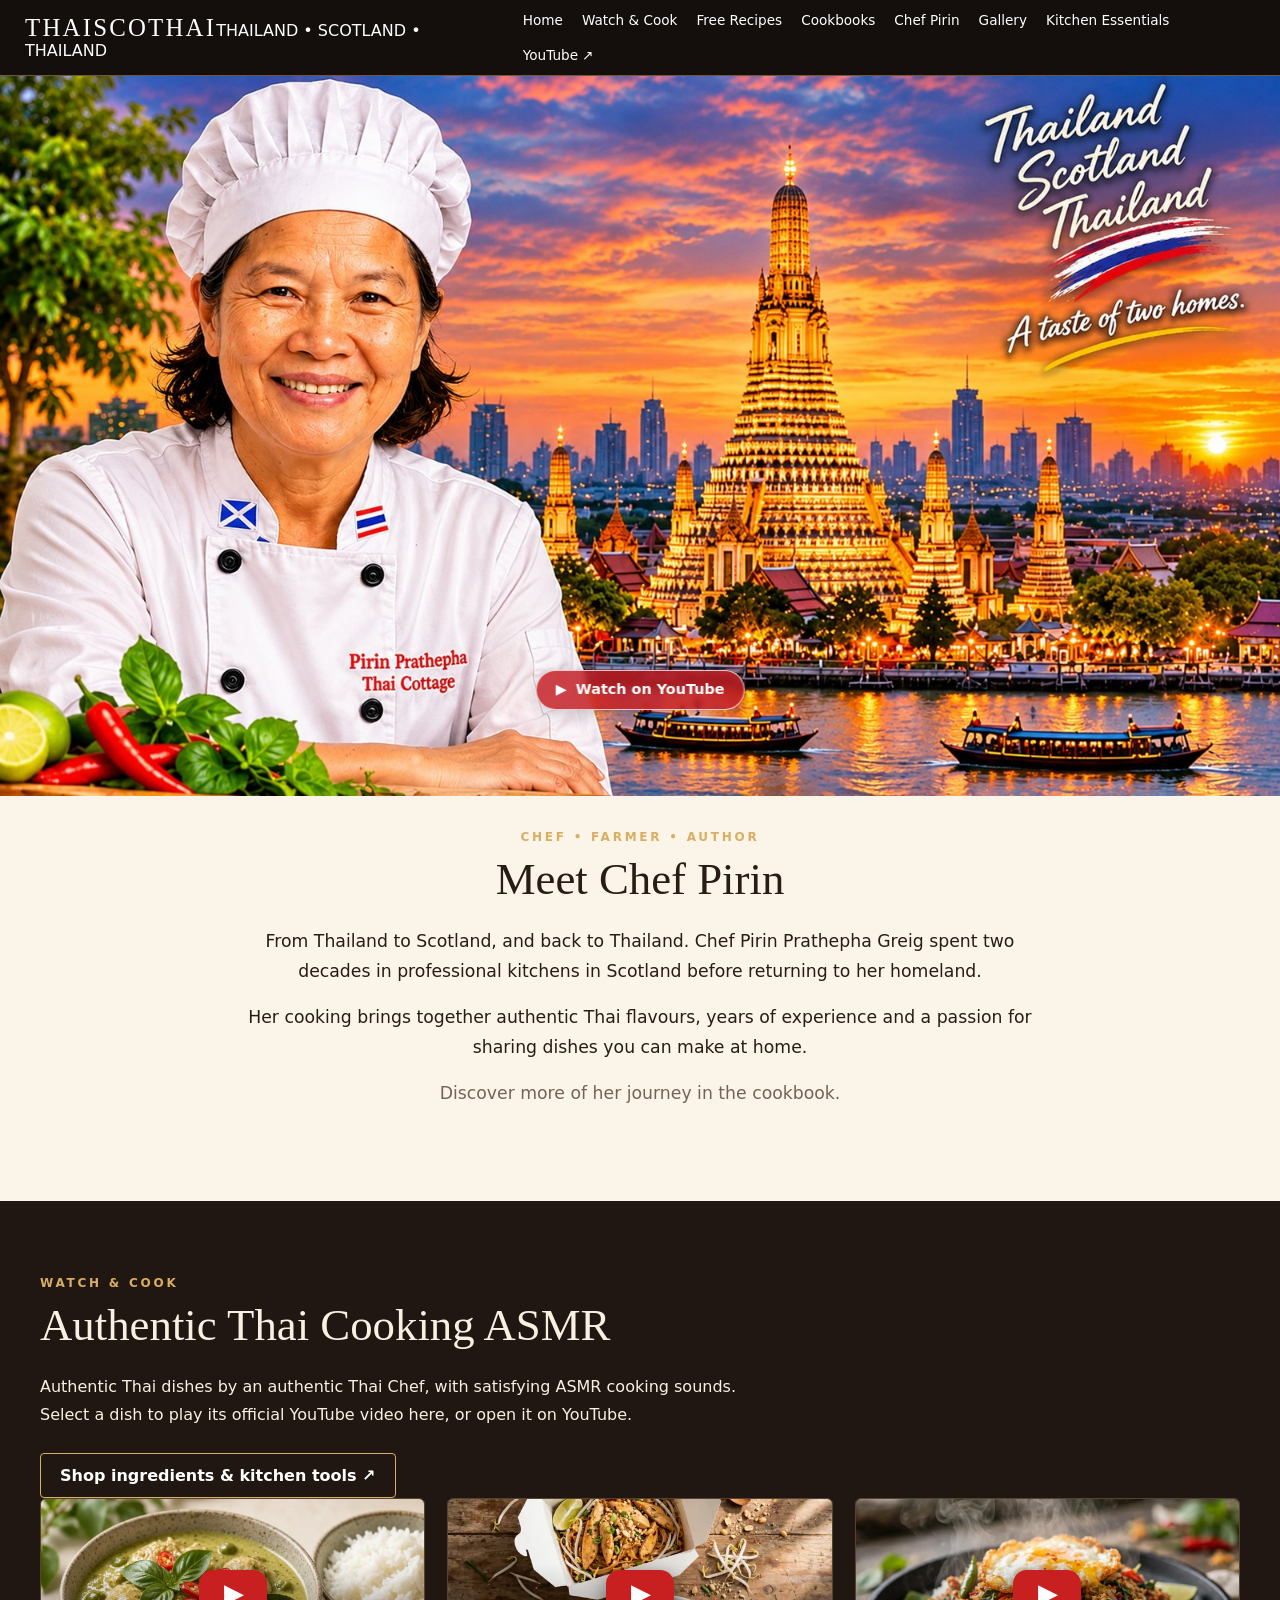
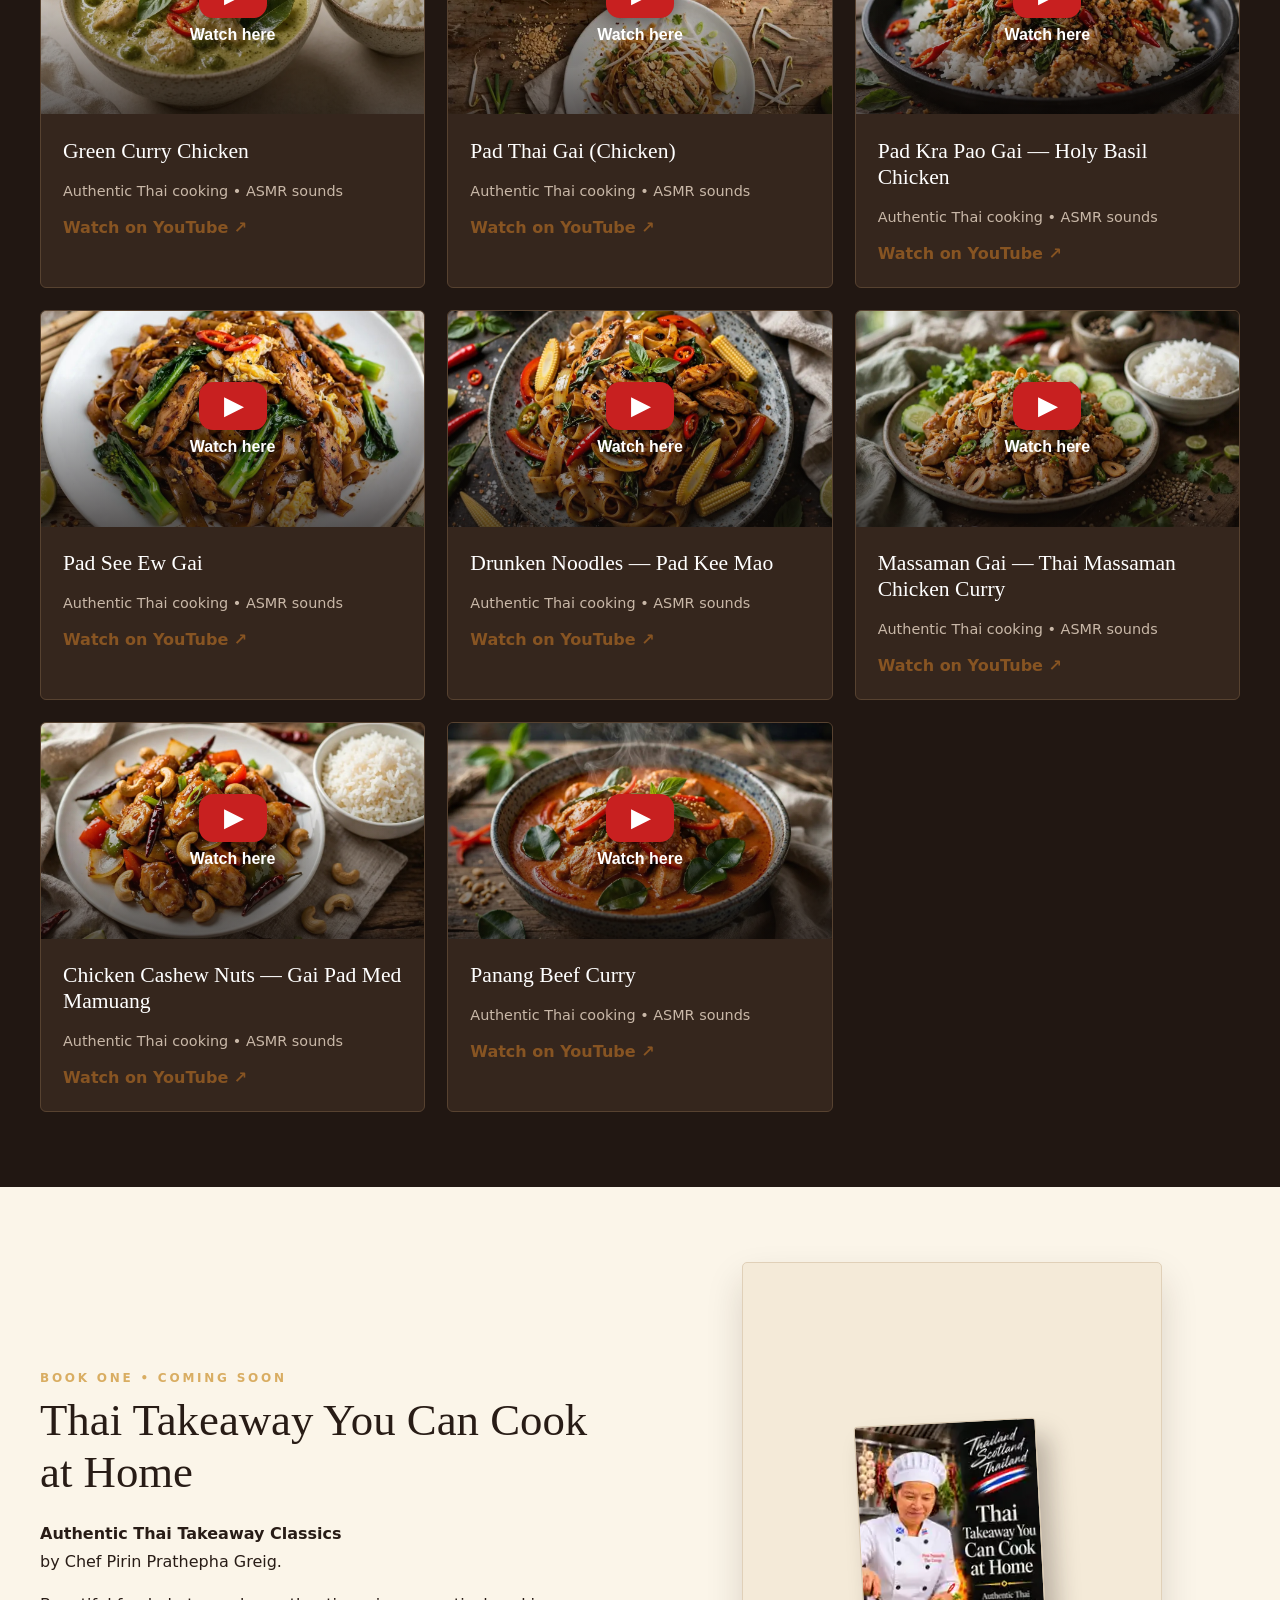
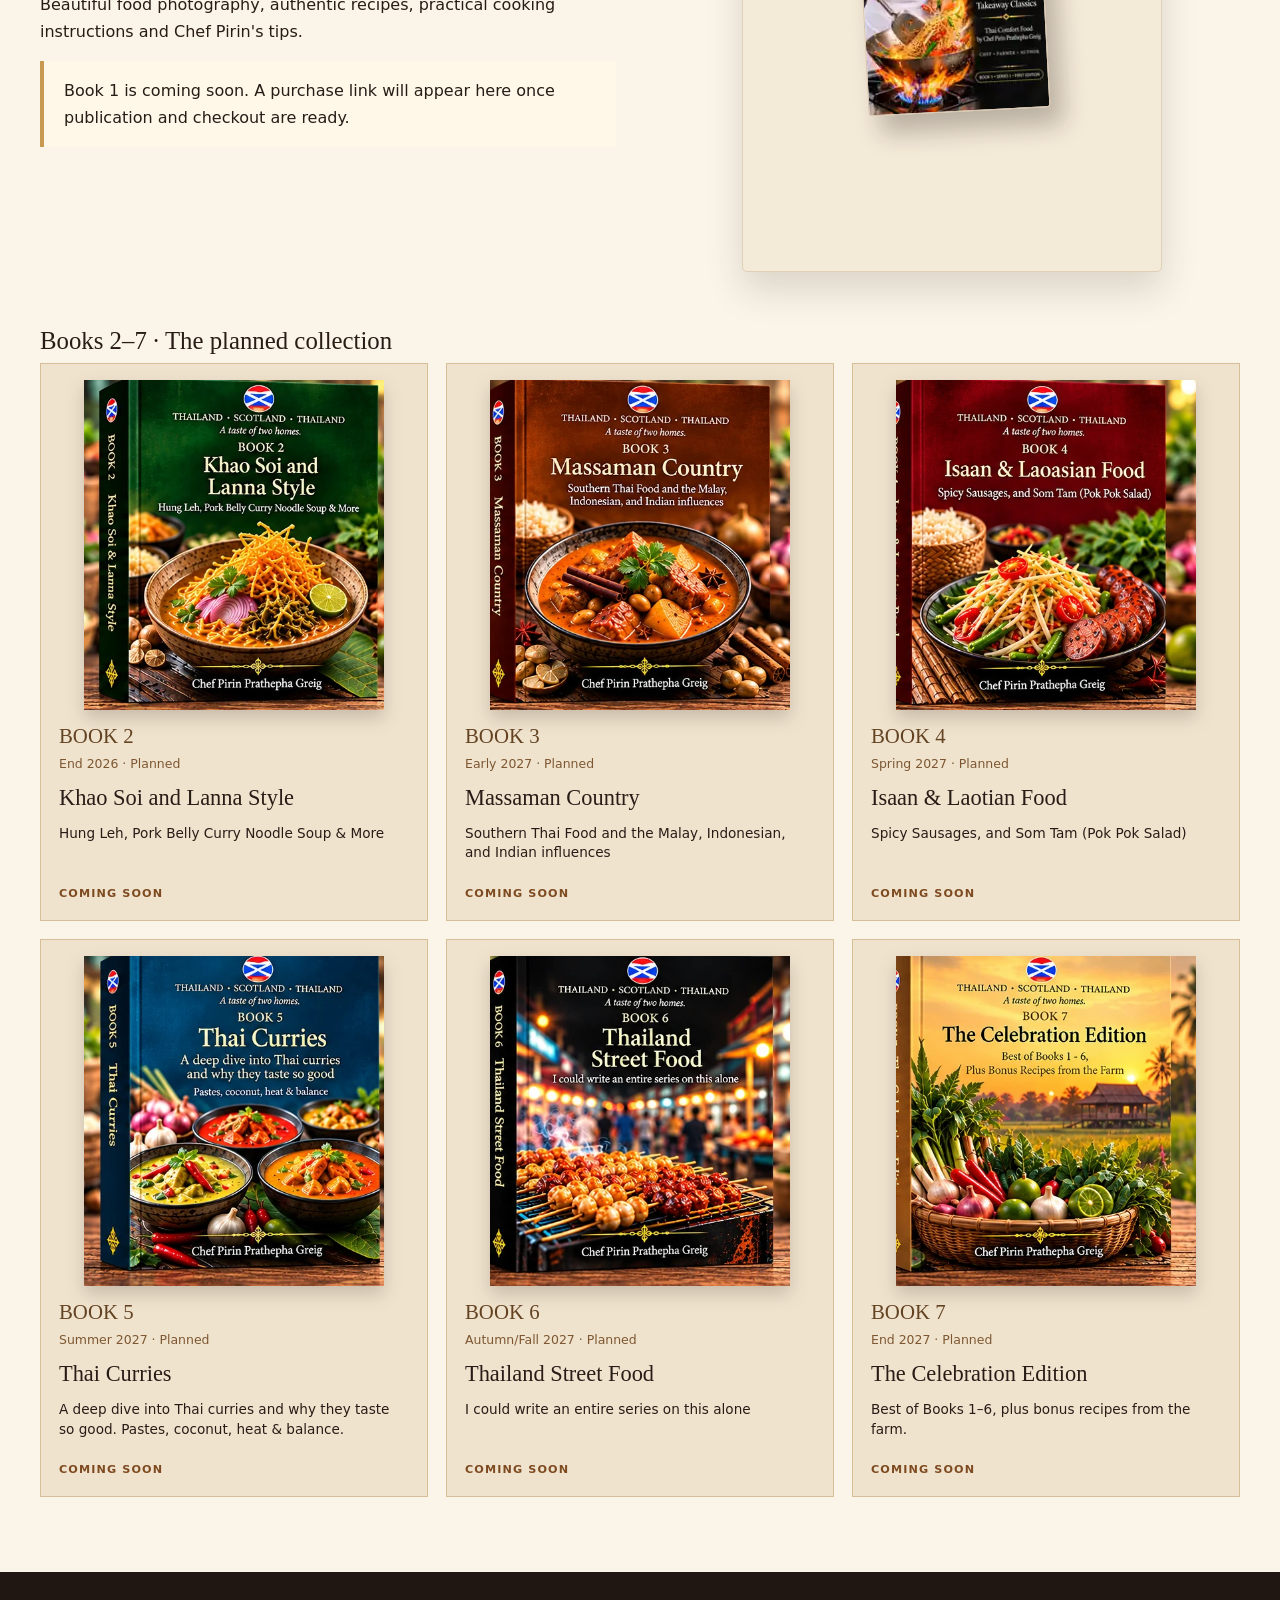
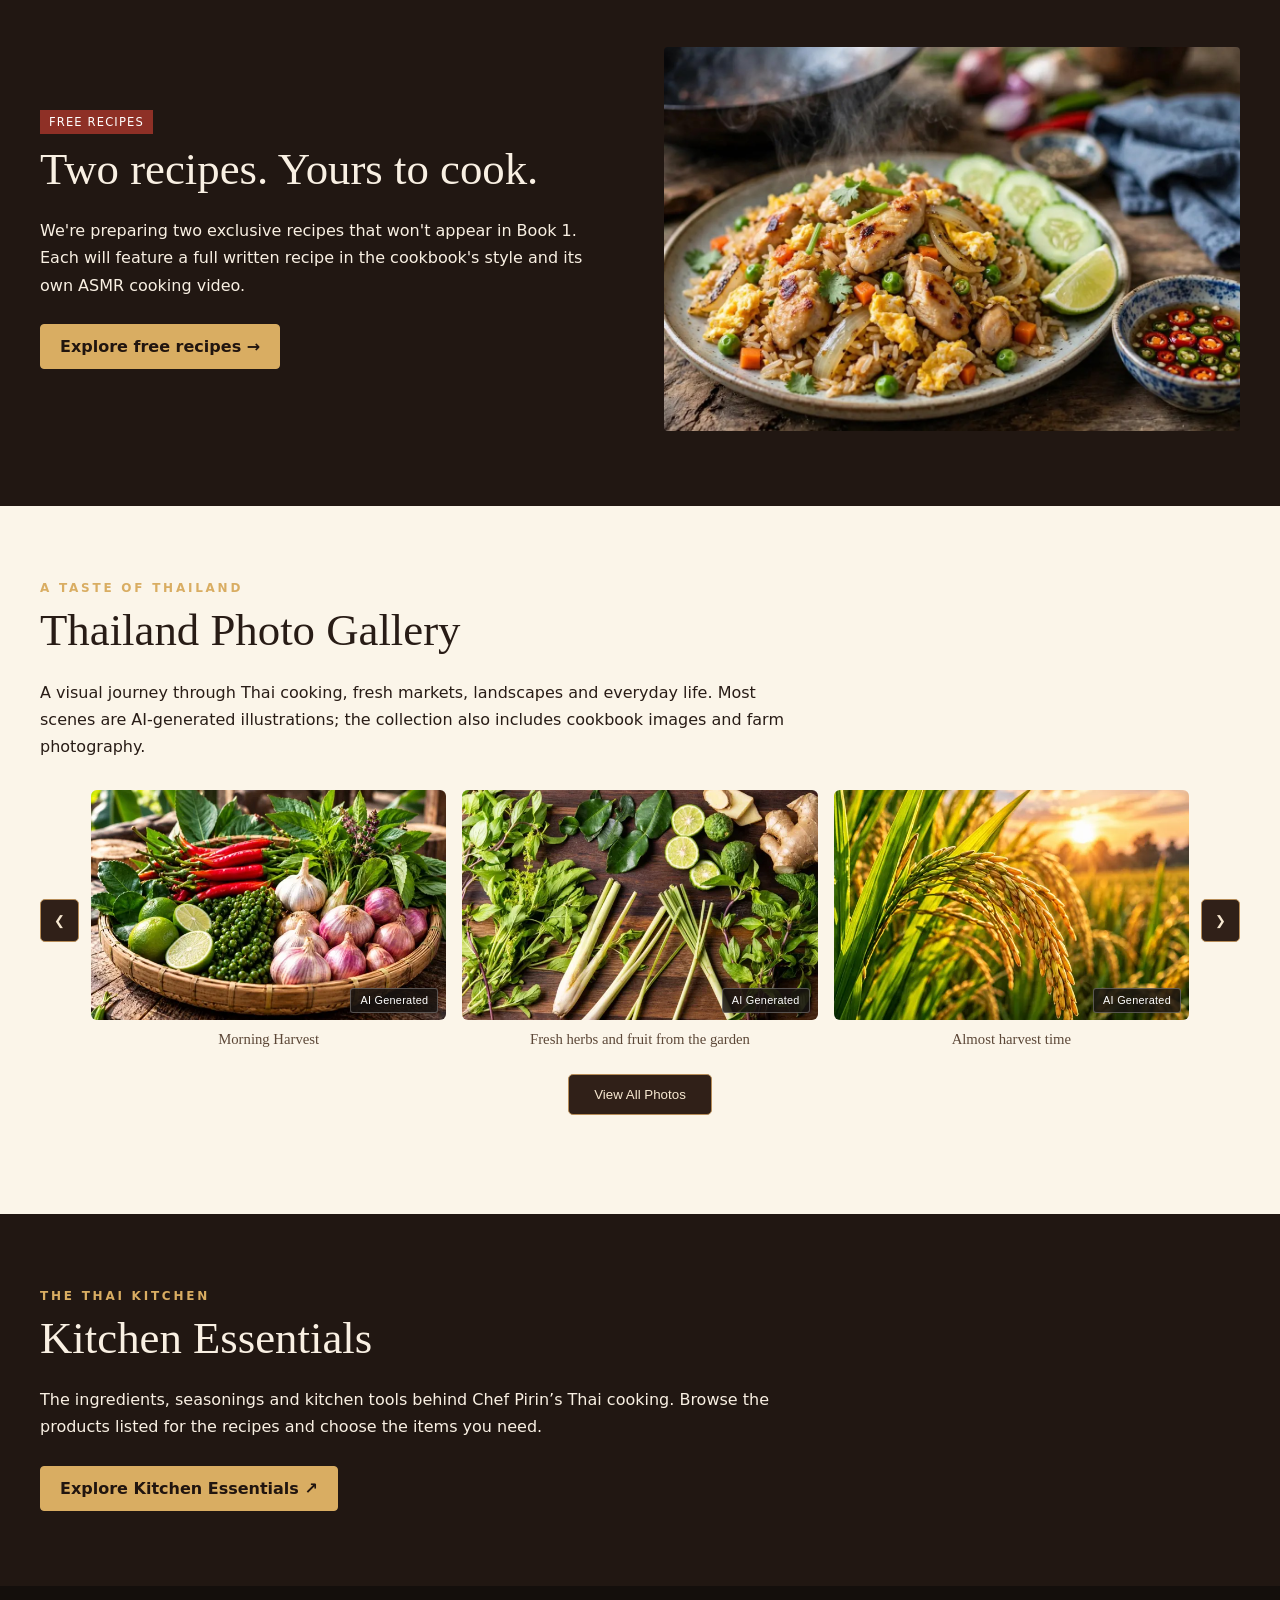
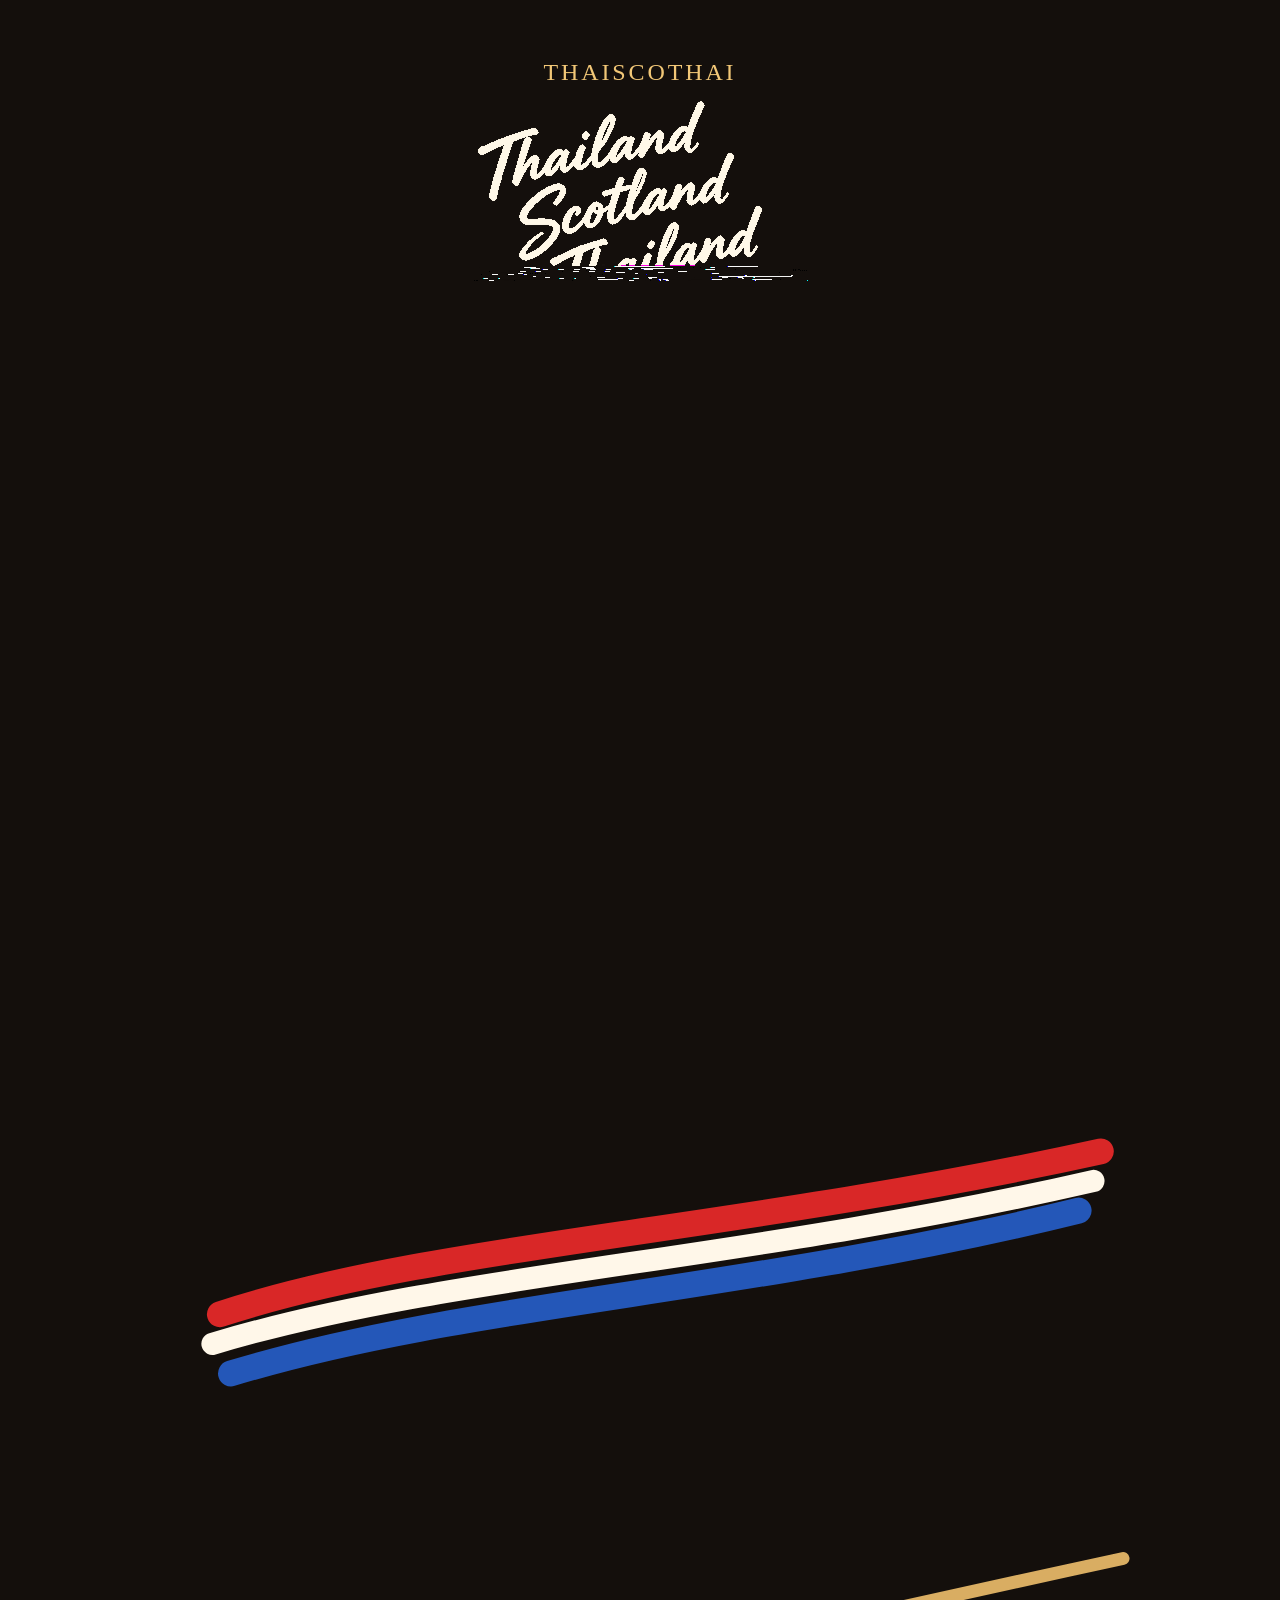
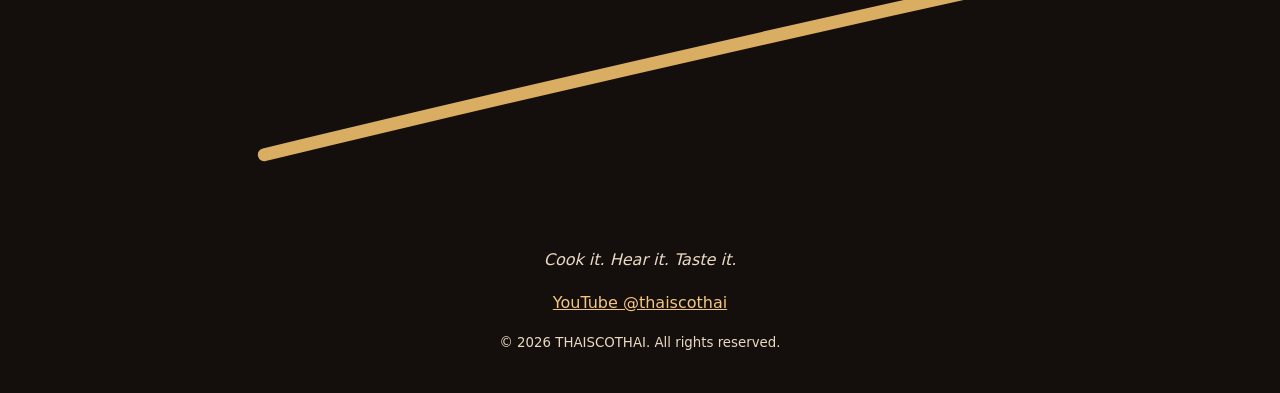
==== commit 88a41ee8: "Update homepage branding, book mockups and Kitchen Essentials link" ====
--- a/index.html
+++ b/index.html
@@ -1,18 +1,10 @@
 <!DOCTYPE html>
 
-<html lang="en"><head><meta charset="utf-8"/><meta content="width=device-width,initial-scale=1" name="viewport"/><meta content="Authentic Thai cooking, ASMR videos and cookbooks from Chef Pirin Prathepha Greig." name="description"/><title>Authentic Thai Cooking | THAISCOTHAI</title><link href="style.css" rel="stylesheet"/></head><body><header class="top"><nav aria-label="Main navigation" class="nav"><a class="identity" href="index.html"><div><div class="brand">THAISCOTHAI</div><div class="subbrand">THAILAND • SCOTLAND • THAILAND</div></div></a><button aria-expanded="false" aria-label="Toggle navigation" class="mobile-toggle">☰ Menu</button><div class="links"><a href="index.html">Home</a><a href="index.html#videos">Watch &amp; Cook</a><a href="free-recipes.html">Free Recipes</a><a href="index.html#books">Cookbooks</a><a href="index.html#chef">Chef Pirin</a><a href="index.html#gallery">Gallery</a><a href="index.html#essentials">Kitchen Essentials</a><a href="https://www.youtube.com/@thaiscothai" rel="noopener" target="_blank">YouTube ↗</a></div></nav></header><section class="hero home-hero" aria-label="Thailand Scotland Thailand homepage hero"><img class="home-hero-image" src="assets/home-hero.jpg" alt="Chef Pirin Prathepha Greig in chef whites beside Wat Arun at sunset, with Thailand Scotland Thailand branding"/><a class="youtube-pill" href="https://www.youtube.com/@thaiscothai" target="_blank" rel="noopener noreferrer" aria-label="Visit ThaiScoThai on YouTube"><span aria-hidden="true">▶</span> Watch on YouTube</a></section>
+<html lang="en"><head><meta charset="utf-8"/><meta content="width=device-width,initial-scale=1" name="viewport"/><meta content="Authentic Thai cooking, ASMR videos and cookbooks from Chef Pirin Prathepha Greig." name="description"/><title>Authentic Thai Cooking | THAISCOTHAI</title><link href="style.css" rel="stylesheet"/></head><body><header class="top"><nav aria-label="Main navigation" class="nav"><a class="identity" href="index.html"><span class="brand-line"><span class="brand">THAISCOTHAI</span><span class="subbrand-inline">THAILAND • SCOTLAND • THAILAND</span></span></a><button aria-expanded="false" aria-label="Toggle navigation" class="mobile-toggle">☰ Menu</button><div class="links"><a href="index.html">Home</a><a href="index.html#videos">Watch &amp; Cook</a><a href="free-recipes.html">Free Recipes</a><a href="index.html#books">Cookbooks</a><a href="index.html#chef">Chef Pirin</a><a href="index.html#gallery">Gallery</a><a href="kitchen-essentials.html">Kitchen Essentials</a><a href="https://www.youtube.com/@thaiscothai" rel="noopener" target="_blank">YouTube ↗</a></div></nav></header><section class="hero home-hero" aria-label="Thailand Scotland Thailand homepage hero"><img class="home-hero-image" src="assets/home-hero.jpg" alt="Chef Pirin Prathepha Greig in chef whites beside Wat Arun at sunset, with Thailand Scotland Thailand branding"/><a class="youtube-pill" href="https://www.youtube.com/@thaiscothai" target="_blank" rel="noopener noreferrer" aria-label="Visit ThaiScoThai on YouTube"><span aria-hidden="true">▶</span> Watch on YouTube</a></section>
 <section class="section chef-feature" id="chef"><div class="chef-story"><div class="eyebrow">Chef • Farmer • Author</div><h2>Meet Chef Pirin</h2><p>From Thailand to Scotland, and back to Thailand. Chef Pirin Prathepha Greig spent two decades in professional kitchens in Scotland before returning to her homeland.</p><p>Her cooking brings together authentic Thai flavours, years of experience and a passion for sharing dishes you can make at home.</p><p class="small">Discover more of her journey in the cookbook.</p></div></section>
-<section class="dark" id="videos"><div class="section"><div class="eyebrow">Watch &amp; Cook</div><h2>Authentic Thai Cooking ASMR</h2><p class="intro">Authentic Thai dishes by an authentic Thai Chef, with satisfying ASMR cooking sounds. Select a dish to play its official YouTube video here, or open it on YouTube.</p><div class="grid"><article class="tile video-tile"><div class="video-frame" data-video-id="yp-cu5LTG_E"><img alt="Green Curry Chicken cooking video preview" loading="lazy" src="assets/green-curry.webp"><button aria-label="Play Green Curry Chicken video on this page" class="video-play" type="button"><span aria-hidden="true">▶</span><span>Watch here</span></button></img></div><div class="tile-body"><h3>Green Curry Chicken</h3><p class="small">Authentic Thai cooking • ASMR sounds</p><a class="more" href="https://youtu.be/yp-cu5LTG_E" rel="noopener noreferrer" target="_blank">Watch on YouTube ↗</a></div></article><article class="tile video-tile"><div class="video-frame" data-video-id="HGuKSvNt7XU"><img alt="Pad Thai Gai (Chicken) cooking video preview" loading="lazy" src="assets/gallery-v5/25-thumb.webp"/><button aria-label="Play Pad Thai Gai (Chicken) video on this page" class="video-play" type="button"><span aria-hidden="true">▶</span><span>Watch here</span></button></div><div class="tile-body"><h3>Pad Thai Gai (Chicken)</h3><p class="small">Authentic Thai cooking • ASMR sounds</p><a class="more" href="https://youtu.be/HGuKSvNt7XU" rel="noopener noreferrer" target="_blank">Watch on YouTube ↗</a></div></article><article class="tile video-tile"><div class="video-frame" data-video-id="aaMBYvtw2ys"><img alt="Pad Kra Pao Gai — Holy Basil Chicken cooking video preview" loading="lazy" src="assets/pad-krapao.webp"/><button aria-label="Play Pad Kra Pao Gai — Holy Basil Chicken video on this page" class="video-play" type="button"><span aria-hidden="true">▶</span><span>Watch here</span></button></div><div class="tile-body"><h3>Pad Kra Pao Gai — Holy Basil Chicken</h3><p class="small">Authentic Thai cooking • ASMR sounds</p><a class="more" href="https://youtu.be/aaMBYvtw2ys" rel="noopener noreferrer" target="_blank">Watch on YouTube ↗</a></div></article><article class="tile video-tile"><div class="video-frame" data-video-id="PAKdHrfNExc"><img alt="Pad See Ew Gai cooking video preview" loading="lazy" src="assets/pad-see-ew.webp"/><button aria-label="Play Pad See Ew Gai video on this page" class="video-play" type="button"><span aria-hidden="true">▶</span><span>Watch here</span></button></div><div class="tile-body"><h3>Pad See Ew Gai</h3><p class="small">Authentic Thai cooking • ASMR sounds</p><a class="more" href="https://youtu.be/PAKdHrfNExc" rel="noopener noreferrer" target="_blank">Watch on YouTube ↗</a></div></article><article class="tile video-tile"><div class="video-frame" data-video-id="-I1krj-ThXw"><img alt="Drunken Noodles — Pad Kee Mao cooking video preview" loading="lazy" src="assets/drunken-noodles.webp"/><button aria-label="Play Drunken Noodles — Pad Kee Mao video on this page" class="video-play" type="button"><span aria-hidden="true">▶</span><span>Watch here</span></button></div><div class="tile-body"><h3>Drunken Noodles — Pad Kee Mao</h3><p class="small">Authentic Thai cooking • ASMR sounds</p><a class="more" href="https://youtu.be/-I1krj-ThXw" rel="noopener noreferrer" target="_blank">Watch on YouTube ↗</a></div></article><article class="tile video-tile"><div class="video-frame" data-video-id="F6s2TcHQRmQ"><img alt="Massaman Gai — Thai Massaman Chicken Curry cooking video preview" loading="lazy" src="assets/massaman.webp"/><button aria-label="Play Massaman Gai — Thai Massaman Chicken Curry video on this page" class="video-play" type="button"><span aria-hidden="true">▶</span><span>Watch here</span></button></div><div class="tile-body"><h3>Massaman Gai — Thai Massaman Chicken Curry</h3><p class="small">Authentic Thai cooking • ASMR sounds</p><a class="more" href="https://youtu.be/F6s2TcHQRmQ" rel="noopener noreferrer" target="_blank">Watch on YouTube ↗</a></div></article><article class="tile video-tile"><div class="video-frame" data-video-id="w5a2BgabEyk"><img alt="Chicken Cashew Nuts — Gai Pad Med Mamuang cooking video preview" loading="lazy" src="assets/cashew-chicken.webp"/><button aria-label="Play Chicken Cashew Nuts — Gai Pad Med Mamuang video on this page" class="video-play" type="button"><span aria-hidden="true">▶</span><span>Watch here</span></button></div><div class="tile-body"><h3>Chicken Cashew Nuts — Gai Pad Med Mamuang</h3><p class="small">Authentic Thai cooking • ASMR sounds</p><a class="more" href="https://youtu.be/w5a2BgabEyk" rel="noopener noreferrer" target="_blank">Watch on YouTube ↗</a></div></article><article class="tile video-tile"><div class="video-frame" data-video-id="PWCRGMMl2tg"><img alt="Panang Beef Curry video preview" loading="lazy" src="assets/panang.webp"/><button aria-label="Play Panang Beef Curry video on this page" class="video-play" type="button"><span aria-hidden="true">▶</span><span>Watch here</span></button></div><div class="tile-body"><h3>Panang Beef Curry</h3><p class="small">Authentic Thai cooking • ASMR sounds</p><a class="more" href="https://youtu.be/PWCRGMMl2tg" rel="noopener noreferrer" target="_blank">Watch on YouTube ↗</a></div></article></div></div></section>
-<section class="section" id="books"><div class="split"><div><div class="eyebrow">Book One • Coming Soon</div><h2>Thai Takeaway You Can Cook at Home</h2><p><strong>Authentic Thai Takeaway Classics</strong><br>by Chef Pirin Prathepha Greig.</p><p>Beautiful food photography, authentic recipes, practical cooking instructions and Chef Pirin's tips.</p><p class="notice">Book 1 is coming soon. A purchase link will appear here once publication and checkout are ready.</p></div><div class="book1-cover-stage"><img alt="Thai Takeaway You Can Cook at Home — approved Book 1 cover" src="assets/cookbook-cover.webp"/></div></div><h3 style="margin-top:55px">Books 2–7 · The planned collection</h3><div class="bookgrid"><article class="book"><div class="book-cover-shell" style="--cover-tone:#0c2b1b;--cover-ink:#fff0d5"><img alt="Book 2 — Khao Soi and Lanna Style provisional cookbook cover" class="book-cover" loading="lazy" src="assets/books-v6/book-2.webp"/><div class="book-spine-mask" aria-hidden="true"><span class="spine-brushstroke"></span></div><div class="book-front-brand-mask" aria-hidden="true"><span class="book-front-script">Thailand<br/>Scotland<br/>Thailand</span><span class="book-front-brushstroke"></span></div></div><span class="book-number">BOOK 2</span><span class="book-date">End 2026 · Planned</span><h4>Khao Soi and Lanna Style</h4><p>Hung Leh, Pork Belly Curry Noodle Soup &amp; More</p><span class="coming">COMING SOON</span></article><article class="book"><div class="book-cover-shell" style="--cover-tone:#54210f;--cover-ink:#fff0d5"><img alt="Book 3 — Massaman Country provisional cookbook cover" class="book-cover" loading="lazy" src="assets/books-v6/book-3.webp"/><div class="book-spine-mask" aria-hidden="true"><span class="spine-brushstroke"></span></div><div class="book-front-brand-mask" aria-hidden="true"><span class="book-front-script">Thailand<br/>Scotland<br/>Thailand</span><span class="book-front-brushstroke"></span></div></div><span class="book-number">BOOK 3</span><span class="book-date">Early 2027 · Planned</span><h4>Massaman Country</h4><p>Southern Thai Food and the Malay, Indonesian, and Indian influences</p><span class="coming">COMING SOON</span></article><article class="book"><div class="book-cover-shell" style="--cover-tone:#670b19;--cover-ink:#fff0d5"><img alt="Book 4 — Isaan &amp; Laotian Food provisional cookbook cover" class="book-cover" loading="lazy" src="assets/books-v6/book-4.webp"/><div class="book-spine-mask" aria-hidden="true"><span class="spine-brushstroke"></span></div><div class="book-front-brand-mask" aria-hidden="true"><span class="book-front-script">Thailand<br/>Scotland<br/>Thailand</span><span class="book-front-brushstroke"></span></div></div><span class="book-number">BOOK 4</span><span class="book-date">Spring 2027 · Planned</span><h4>Isaan &amp; Laotian Food</h4><p>Spicy Sausages, and Som Tam (Pok Pok Salad)</p><span class="coming">COMING SOON</span></article><article class="book"><div class="book-cover-shell" style="--cover-tone:#073d63;--cover-ink:#fff0d5"><img alt="Book 5 — Thai Curries provisional cookbook cover" class="book-cover" loading="lazy" src="assets/books-v6/book-5.webp"/><div class="book-spine-mask" aria-hidden="true"><span class="spine-brushstroke"></span></div><div class="book-front-brand-mask" aria-hidden="true"><span class="book-front-script">Thailand<br/>Scotland<br/>Thailand</span><span class="book-front-brushstroke"></span></div></div><span class="book-number">BOOK 5</span><span class="book-date">Summer 2027 · Planned</span><h4>Thai Curries</h4><p>A deep dive into Thai curries and why they taste so good. Pastes, coconut, heat &amp; balance.</p><span class="coming">COMING SOON</span></article><article class="book"><div class="book-cover-shell" style="--cover-tone:#101010;--cover-ink:#fff0d5"><img alt="Book 6 — Thailand Street Food provisional cookbook cover" class="book-cover" loading="lazy" src="assets/books-v6/book-6.webp"/><div class="book-spine-mask" aria-hidden="true"><span class="spine-brushstroke"></span></div><div class="book-front-brand-mask" aria-hidden="true"><span class="book-front-script">Thailand<br/>Scotland<br/>Thailand</span><span class="book-front-brushstroke"></span></div></div><span class="book-number">BOOK 6</span><span class="book-date">Autumn/Fall 2027 · Planned</span><h4>Thailand Street Food</h4><p>I could write an entire series on this alone</p><span class="coming">COMING SOON</span></article><article class="book"><div class="book-cover-shell" style="--cover-tone:#f3d18f;--cover-ink:#4a2c16"><img alt="Book 7 — The Celebration Edition provisional cookbook cover" class="book-cover" loading="lazy" src="assets/books-v6/book-7.webp"/><div class="book-spine-mask" aria-hidden="true"><span class="spine-brushstroke"></span></div><div class="book-front-brand-mask" aria-hidden="true"><span class="book-front-script">Thailand<br/>Scotland<br/>Thailand</span><span class="book-front-brushstroke"></span></div></div><span class="book-number">BOOK 7</span><span class="book-date">End 2027 · Planned</span><h4>The Celebration Edition</h4><p>Best of Books 1–6, plus bonus recipes from the farm.</p><span class="coming">COMING SOON</span></article></div></section>
+<section class="dark" id="videos"><div class="section"><div class="eyebrow">Watch &amp; Cook</div><h2>Authentic Thai Cooking ASMR</h2><p class="intro">Authentic Thai dishes by an authentic Thai Chef, with satisfying ASMR cooking sounds. Select a dish to play its official YouTube video here, or open it on YouTube.</p><a class="btn alt shop-essentials-cta" href="kitchen-essentials.html">Shop ingredients &amp; kitchen tools ↗</a><div class="grid"><article class="tile video-tile"><div class="video-frame" data-video-id="yp-cu5LTG_E"><img alt="Green Curry Chicken cooking video preview" loading="lazy" src="assets/green-curry.webp"><button aria-label="Play Green Curry Chicken video on this page" class="video-play" type="button"><span aria-hidden="true">▶</span><span>Watch here</span></button></img></div><div class="tile-body"><h3>Green Curry Chicken</h3><p class="small">Authentic Thai cooking • ASMR sounds</p><a class="more" href="https://youtu.be/yp-cu5LTG_E" rel="noopener noreferrer" target="_blank">Watch on YouTube ↗</a></div></article><article class="tile video-tile"><div class="video-frame" data-video-id="HGuKSvNt7XU"><img alt="Pad Thai Gai (Chicken) cooking video preview" loading="lazy" src="assets/gallery-v5/25-thumb.webp"/><button aria-label="Play Pad Thai Gai (Chicken) video on this page" class="video-play" type="button"><span aria-hidden="true">▶</span><span>Watch here</span></button></div><div class="tile-body"><h3>Pad Thai Gai (Chicken)</h3><p class="small">Authentic Thai cooking • ASMR sounds</p><a class="more" href="https://youtu.be/HGuKSvNt7XU" rel="noopener noreferrer" target="_blank">Watch on YouTube ↗</a></div></article><article class="tile video-tile"><div class="video-frame" data-video-id="aaMBYvtw2ys"><img alt="Pad Kra Pao Gai — Holy Basil Chicken cooking video preview" loading="lazy" src="assets/pad-krapao.webp"/><button aria-label="Play Pad Kra Pao Gai — Holy Basil Chicken video on this page" class="video-play" type="button"><span aria-hidden="true">▶</span><span>Watch here</span></button></div><div class="tile-body"><h3>Pad Kra Pao Gai — Holy Basil Chicken</h3><p class="small">Authentic Thai cooking • ASMR sounds</p><a class="more" href="https://youtu.be/aaMBYvtw2ys" rel="noopener noreferrer" target="_blank">Watch on YouTube ↗</a></div></article><article class="tile video-tile"><div class="video-frame" data-video-id="PAKdHrfNExc"><img alt="Pad See Ew Gai cooking video preview" loading="lazy" src="assets/pad-see-ew.webp"/><button aria-label="Play Pad See Ew Gai video on this page" class="video-play" type="button"><span aria-hidden="true">▶</span><span>Watch here</span></button></div><div class="tile-body"><h3>Pad See Ew Gai</h3><p class="small">Authentic Thai cooking • ASMR sounds</p><a class="more" href="https://youtu.be/PAKdHrfNExc" rel="noopener noreferrer" target="_blank">Watch on YouTube ↗</a></div></article><article class="tile video-tile"><div class="video-frame" data-video-id="-I1krj-ThXw"><img alt="Drunken Noodles — Pad Kee Mao cooking video preview" loading="lazy" src="assets/drunken-noodles.webp"/><button aria-label="Play Drunken Noodles — Pad Kee Mao video on this page" class="video-play" type="button"><span aria-hidden="true">▶</span><span>Watch here</span></button></div><div class="tile-body"><h3>Drunken Noodles — Pad Kee Mao</h3><p class="small">Authentic Thai cooking • ASMR sounds</p><a class="more" href="https://youtu.be/-I1krj-ThXw" rel="noopener noreferrer" target="_blank">Watch on YouTube ↗</a></div></article><article class="tile video-tile"><div class="video-frame" data-video-id="F6s2TcHQRmQ"><img alt="Massaman Gai — Thai Massaman Chicken Curry cooking video preview" loading="lazy" src="assets/massaman.webp"/><button aria-label="Play Massaman Gai — Thai Massaman Chicken Curry video on this page" class="video-play" type="button"><span aria-hidden="true">▶</span><span>Watch here</span></button></div><div class="tile-body"><h3>Massaman Gai — Thai Massaman Chicken Curry</h3><p class="small">Authentic Thai cooking • ASMR sounds</p><a class="more" href="https://youtu.be/F6s2TcHQRmQ" rel="noopener noreferrer" target="_blank">Watch on YouTube ↗</a></div></article><article class="tile video-tile"><div class="video-frame" data-video-id="w5a2BgabEyk"><img alt="Chicken Cashew Nuts — Gai Pad Med Mamuang cooking video preview" loading="lazy" src="assets/cashew-chicken.webp"/><button aria-label="Play Chicken Cashew Nuts — Gai Pad Med Mamuang video on this page" class="video-play" type="button"><span aria-hidden="true">▶</span><span>Watch here</span></button></div><div class="tile-body"><h3>Chicken Cashew Nuts — Gai Pad Med Mamuang</h3><p class="small">Authentic Thai cooking • ASMR sounds</p><a class="more" href="https://youtu.be/w5a2BgabEyk" rel="noopener noreferrer" target="_blank">Watch on YouTube ↗</a></div></article><article class="tile video-tile"><div class="video-frame" data-video-id="PWCRGMMl2tg"><img alt="Panang Beef Curry video preview" loading="lazy" src="assets/panang.webp"/><button aria-label="Play Panang Beef Curry video on this page" class="video-play" type="button"><span aria-hidden="true">▶</span><span>Watch here</span></button></div><div class="tile-body"><h3>Panang Beef Curry</h3><p class="small">Authentic Thai cooking • ASMR sounds</p><a class="more" href="https://youtu.be/PWCRGMMl2tg" rel="noopener noreferrer" target="_blank">Watch on YouTube ↗</a></div></article></div></div></section>
+<section class="section" id="books"><div class="split"><div><div class="eyebrow">Book One • Coming Soon</div><h2>Thai Takeaway You Can Cook at Home</h2><p><strong>Authentic Thai Takeaway Classics</strong><br>by Chef Pirin Prathepha Greig.</p><p>Beautiful food photography, authentic recipes, practical cooking instructions and Chef Pirin's tips.</p><p class="notice">Book 1 is coming soon. A purchase link will appear here once publication and checkout are ready.</p></div><div class="book1-cover-stage"><img alt="Thai Takeaway You Can Cook at Home — approved Book 1 cover" src="assets/cookbook-cover.webp"/></div></div><h3 style="margin-top:55px">Books 2–7 · The planned collection</h3><div class="bookgrid"><article class="book"><div class="book-cover-shell" style="--cover-tone:#0c2b1b;--cover-ink:#fff0d5"><img alt="Book 2 — Khao Soi and Lanna Style provisional cookbook cover" class="book-cover" loading="lazy" src="assets/books-v6/book-2.webp"/></div><span class="book-number">BOOK 2</span><span class="book-date">End 2026 · Planned</span><h4>Khao Soi and Lanna Style</h4><p>Hung Leh, Pork Belly Curry Noodle Soup &amp; More</p><span class="coming">COMING SOON</span></article><article class="book"><div class="book-cover-shell" style="--cover-tone:#54210f;--cover-ink:#fff0d5"><img alt="Book 3 — Massaman Country provisional cookbook cover" class="book-cover" loading="lazy" src="assets/books-v6/book-3.webp"/></div><span class="book-number">BOOK 3</span><span class="book-date">Early 2027 · Planned</span><h4>Massaman Country</h4><p>Southern Thai Food and the Malay, Indonesian, and Indian influences</p><span class="coming">COMING SOON</span></article><article class="book"><div class="book-cover-shell" style="--cover-tone:#670b19;--cover-ink:#fff0d5"><img alt="Book 4 — Isaan &amp; Laotian Food provisional cookbook cover" class="book-cover" loading="lazy" src="assets/books-v6/book-4.webp"/></div><span class="book-number">BOOK 4</span><span class="book-date">Spring 2027 · Planned</span><h4>Isaan &amp; Laotian Food</h4><p>Spicy Sausages, and Som Tam (Pok Pok Salad)</p><span class="coming">COMING SOON</span></article><article class="book"><div class="book-cover-shell" style="--cover-tone:#073d63;--cover-ink:#fff0d5"><img alt="Book 5 — Thai Curries provisional cookbook cover" class="book-cover" loading="lazy" src="assets/books-v6/book-5.webp"/></div><span class="book-number">BOOK 5</span><span class="book-date">Summer 2027 · Planned</span><h4>Thai Curries</h4><p>A deep dive into Thai curries and why they taste so good. Pastes, coconut, heat &amp; balance.</p><span class="coming">COMING SOON</span></article><article class="book"><div class="book-cover-shell" style="--cover-tone:#101010;--cover-ink:#fff0d5"><img alt="Book 6 — Thailand Street Food provisional cookbook cover" class="book-cover" loading="lazy" src="assets/books-v6/book-6.webp"/></div><span class="book-number">BOOK 6</span><span class="book-date">Autumn/Fall 2027 · Planned</span><h4>Thailand Street Food</h4><p>I could write an entire series on this alone</p><span class="coming">COMING SOON</span></article><article class="book"><div class="book-cover-shell" style="--cover-tone:#f3d18f;--cover-ink:#4a2c16"><img alt="Book 7 — The Celebration Edition provisional cookbook cover" class="book-cover" loading="lazy" src="assets/books-v6/book-7.webp"/></div><span class="book-number">BOOK 7</span><span class="book-date">End 2027 · Planned</span><h4>The Celebration Edition</h4><p>Best of Books 1–6, plus bonus recipes from the farm.</p><span class="coming">COMING SOON</span></article></div></section>
 <section class="dark"><div class="section"><div class="split"><div><span class="label">FREE RECIPES</span><h2>Two recipes. Yours to cook.</h2><p>We're preparing two exclusive recipes that won't appear in Book 1. Each will feature a full written recipe in the cookbook's style and its own ASMR cooking video.</p><a class="btn" href="free-recipes.html">Explore free recipes →</a></div><img alt="Thai cooking inspiration; free recipe selections are still to be confirmed" src="assets/pad-thai.webp"/></div></div></section>
 <section class="section gallery-section" id="gallery"><div class="eyebrow">A taste of Thailand</div><h2>Thailand Photo Gallery</h2><p class="intro">A visual journey through Thai cooking, fresh markets, landscapes and everyday life. Most scenes are AI-generated illustrations; the collection also includes cookbook images and farm photography.</p><div class="carousel-shell"><button aria-label="Previous gallery images" class="carousel-arrow carousel-prev" type="button">❮</button><div class="carousel-window"><div class="gallery-carousel"><button aria-label="Enlarge Morning Harvest" class="gallery-card" data-caption="Morning Harvest" data-gallery="assets/gallery-v5/01.jpg" data-origin="AI Generated" type="button"><img alt="Morning Harvest" loading="lazy" src="assets/gallery-v5/01-thumb.webp"/><span>Morning Harvest</span><span class="origin-badge">AI Generated</span></button><button aria-label="Enlarge Fresh herbs and fruit from the garden" class="gallery-card" data-caption="Fresh herbs and fruit from the garden" data-gallery="assets/gallery-v5/02.jpg" data-origin="AI Generated" type="button"><img alt="Fresh herbs and fruit from the garden" loading="lazy" src="assets/gallery-v5/02-thumb.webp"/><span>Fresh herbs and fruit from the garden</span><span class="origin-badge">AI Generated</span></button><button aria-label="Enlarge Almost harvest time" class="gallery-card" data-caption="Almost harvest time" data-gallery="assets/gallery-v5/03.jpg" data-origin="AI Generated" type="button"><img alt="Almost harvest time" loading="lazy" src="assets/gallery-v5/03-thumb.webp"/><span>Almost harvest time</span><span class="origin-badge">AI Generated</span></button><button aria-label="Enlarge Happy Chef" class="gallery-card" data-caption="Happy Chef" data-gallery="assets/gallery-v5/04.jpg" data-origin="AI Generated" type="button"><img alt="Happy Chef" loading="lazy" src="assets/gallery-v5/04-thumb.webp"/><span>Happy Chef</span><span class="origin-badge">AI Generated</span></button><button aria-label="Enlarge Wat Arun at Golden Hour" class="gallery-card" data-caption="Wat Arun at Golden Hour" data-gallery="assets/gallery-v5/05.jpg" data-origin="AI Generated" type="button"><img alt="Wat Arun at Golden Hour" loading="lazy" src="assets/gallery-v5/05-thumb.webp"/><span>Wat Arun at Golden Hour</span><span class="origin-badge">AI Generated</span></button><button aria-label="Enlarge Fresh Market" class="gallery-card" data-caption="Fresh Market" data-gallery="assets/gallery-v5/06.jpg" data-origin="AI Generated" type="button"><img alt="Fresh Market" loading="lazy" src="assets/gallery-v5/06-thumb.webp"/><span>Fresh Market</span><span class="origin-badge">AI Generated</span></button><button aria-label="Enlarge Thai Shopping Mall Food Court" class="gallery-card" data-caption="Thai Shopping Mall Food Court" data-gallery="assets/gallery-v5/07.jpg" data-origin="AI Generated" type="button"><img alt="Thai Shopping Mall Food Court" loading="lazy" src="assets/gallery-v5/07-thumb.webp"/><span>Thai Shopping Mall Food Court</span><span class="origin-badge">AI Generated</span></button><button aria-label="Enlarge Happy Fresh Fruit Vendor" class="gallery-card" data-caption="Happy Fresh Fruit Vendor" data-gallery="assets/gallery-v5/08.jpg" data-origin="AI Generated" type="button"><img alt="Happy Fresh Fruit Vendor" loading="lazy" src="assets/gallery-v5/08-thumb.webp"/><span>Happy Fresh Fruit Vendor</span><span class="origin-badge">AI Generated</span></button><button aria-label="Enlarge Hot Wok at the Night Market" class="gallery-card" data-caption="Hot Wok at the Night Market" data-gallery="assets/gallery-v5/09.jpg" data-origin="AI Generated" type="button"><img alt="Hot Wok at the Night Market" loading="lazy" src="assets/gallery-v5/09-thumb.webp"/><span>Hot Wok at the Night Market</span><span class="origin-badge">AI Generated</span></button><button aria-label="Enlarge Bangkok's famous Floating Market" class="gallery-card" data-caption="Bangkok's famous Floating Market" data-gallery="assets/gallery-v5/10.jpg" data-origin="AI Generated" type="button"><img alt="Bangkok's famous Floating Market" loading="lazy" src="assets/gallery-v5/10-thumb.webp"/><span>Bangkok's famous Floating Market</span><span class="origin-badge">AI Generated</span></button><button aria-label="Enlarge Thai Long-Tail Fishing Boats" class="gallery-card" data-caption="Thai Long-Tail Fishing Boats" data-gallery="assets/gallery-v5/11.jpg" data-origin="AI Generated" type="button"><img alt="Thai Long-Tail Fishing Boats" loading="lazy" src="assets/gallery-v5/11-thumb.webp"/><span>Thai Long-Tail Fishing Boats</span><span class="origin-badge">AI Generated</span></button><button aria-label="Enlarge Smiling Fisherman" class="gallery-card" data-caption="Smiling Fisherman" data-gallery="assets/gallery-v5/12.jpg" data-origin="AI Generated" type="button"><img alt="Smiling Fisherman" loading="lazy" src="assets/gallery-v5/12-thumb.webp"/><span>Smiling Fisherman</span><span class="origin-badge">AI Generated</span></button><button aria-label="Enlarge Reflections of Peace" class="gallery-card" data-caption="Reflections of Peace" data-gallery="assets/gallery-v5/13.jpg" data-origin="AI Generated" type="button"><img alt="Reflections of Peace" loading="lazy" src="assets/gallery-v5/13-thumb.webp"/><span>Reflections of Peace</span><span class="origin-badge">AI Generated</span></button><button aria-label="Enlarge Pounding Fresh Chilli Paste" class="gallery-card" data-caption="Pounding Fresh Chilli Paste" data-gallery="assets/gallery-v5/14.jpg" data-origin="AI Generated" type="button"><img alt="Pounding Fresh Chilli Paste" loading="lazy" src="assets/gallery-v5/14-thumb.webp"/><span>Pounding Fresh Chilli Paste</span><span class="origin-badge">AI Generated</span></button><button aria-label="Enlarge Iconic Mango, Sticky Rice and Coconut Milk" class="gallery-card" data-caption="Iconic Mango, Sticky Rice and Coconut Milk" data-gallery="assets/gallery-v5/15.jpg" data-origin="AI Generated" type="button"><img alt="Iconic Mango, Sticky Rice and Coconut Milk" loading="lazy" src="assets/gallery-v5/15-thumb.webp"/><span>Iconic Mango, Sticky Rice and Coconut Milk</span><span class="origin-badge">AI Generated</span></button><button aria-label="Enlarge Screaming Hot Wok" class="gallery-card" data-caption="Screaming Hot Wok" data-gallery="assets/gallery-v5/16.jpg" data-origin="AI Generated" type="button"><img alt="Screaming Hot Wok" loading="lazy" src="assets/gallery-v5/16-thumb.webp"/><span>Screaming Hot Wok</span><span class="origin-badge">AI Generated</span></button><button aria-label="Enlarge Typical Thai Wooden House" class="gallery-card" data-caption="Typical Thai Wooden House" data-gallery="assets/gallery-v5/17.jpg" data-origin="AI Generated" type="button"><img alt="Typical Thai Wooden House" loading="lazy" src="assets/gallery-v5/17-thumb.webp"/><span>Typical Thai Wooden House</span><span class="origin-badge">AI Generated</span></button><button aria-label="Enlarge Reflections of Sunset" class="gallery-card" data-caption="Reflections of Sunset" data-gallery="assets/gallery-v5/18.jpg" data-origin="AI Generated" type="button"><img alt="Reflections of Sunset" loading="lazy" src="assets/gallery-v5/18-thumb.webp"/><span>Reflections of Sunset</span><span class="origin-badge">AI Generated</span></button><button aria-label="Enlarge Senses of a Chef" class="gallery-card" data-caption="Senses of a Chef" data-gallery="assets/gallery-v5/19.jpg" data-origin="AI Generated" type="button"><img alt="Senses of a Chef" loading="lazy" src="assets/gallery-v5/19-thumb.webp"/><span>Senses of a Chef</span><span class="origin-badge">AI Generated</span></button><button aria-label="Enlarge Happy Farmer" class="gallery-card" data-caption="Happy Farmer" data-gallery="assets/gallery-v5/20.jpg" data-origin="Original Photo" type="button"><img alt="Happy Farmer" loading="lazy" src="assets/gallery-v5/20-thumb.webp"/><span>Happy Farmer</span><span class="origin-badge">Original Photo</span></button><button aria-label="Enlarge Grazing Water Buffalo" class="gallery-card" data-caption="Grazing Water Buffalo" data-gallery="assets/gallery-v5/21.jpg" data-origin="AI Generated" type="button"><img alt="Grazing Water Buffalo" loading="lazy" src="assets/gallery-v5/21-thumb.webp"/><span>Grazing Water Buffalo</span><span class="origin-badge">AI Generated</span></button><button aria-label="Enlarge Green Curry Chicken &amp; Jasmine Rice" class="gallery-card" data-caption="Green Curry Chicken &amp; Jasmine Rice" data-gallery="assets/gallery-v5/22.webp" data-origin="Cookbook Image" type="button"><img alt="Green Curry Chicken &amp; Jasmine Rice" loading="lazy" src="assets/gallery-v5/22-thumb.webp"/><span>Green Curry Chicken &amp; Jasmine Rice</span><span class="origin-badge">Cookbook Image</span></button><button aria-label="Enlarge Massaman Gai &amp; Steamed Jasmine" class="gallery-card" data-caption="Massaman Gai &amp; Steamed Jasmine" data-gallery="assets/gallery-v5/23.webp" data-origin="Cookbook Image" type="button"><img alt="Massaman Gai &amp; Steamed Jasmine" loading="lazy" src="assets/gallery-v5/23-thumb.webp"/><span>Massaman Gai &amp; Steamed Jasmine</span><span class="origin-badge">Cookbook Image</span></button><button aria-label="Enlarge Pad Kra Pao Gai" class="gallery-card" data-caption="Pad Kra Pao Gai" data-gallery="assets/gallery-v5/24.webp" data-origin="Cookbook Image" type="button"><img alt="Pad Kra Pao Gai" loading="lazy" src="assets/gallery-v5/24-thumb.webp"/><span>Pad Kra Pao Gai</span><span class="origin-badge">Cookbook Image</span></button><button aria-label="Enlarge Pad Thai" class="gallery-card" data-caption="Pad Thai" data-gallery="assets/gallery-v5/25.webp" data-origin="Cookbook Image" type="button"><img alt="Pad Thai" loading="lazy" src="assets/gallery-v5/25-thumb.webp"/><span>Pad Thai</span><span class="origin-badge">Cookbook Image</span></button><button aria-label="Enlarge Isaan Farm Kitchen" class="gallery-card" data-caption="Isaan Farm Kitchen" data-gallery="assets/gallery-v5/26.webp" data-origin="AI Generated" type="button"><img alt="Isaan Farm Kitchen" loading="lazy" src="assets/gallery-v5/26-thumb.webp"/><span>Isaan Farm Kitchen</span><span class="origin-badge">AI Generated</span></button><button aria-label="Enlarge Popular Bangkok Street Restaurant" class="gallery-card" data-caption="Popular Bangkok Street Restaurant" data-gallery="assets/gallery-v5/27.webp" data-origin="AI Enhanced" type="button"><img alt="Popular Bangkok Street Restaurant" loading="lazy" src="assets/gallery-v5/27-thumb.webp"/><span>Popular Bangkok Street Restaurant</span><span class="origin-badge">AI Enhanced</span></button><button aria-label="Enlarge Papaya Tree at Our Little Farm" class="gallery-card" data-caption="Papaya Tree at Our Little Farm" data-gallery="assets/gallery-v5/28.webp" data-origin="Original Photo" type="button"><img alt="Papaya Tree at Our Little Farm" loading="lazy" src="assets/gallery-v5/28-thumb.webp"/><span>Papaya Tree at Our Little Farm</span><span class="origin-badge">Original Photo</span></button></div></div><button aria-label="Next gallery images" class="carousel-arrow carousel-next" type="button">❯</button></div><div class="gallery-actions"><button aria-expanded="false" class="gallery-view-all" type="button">View All Photos</button></div></section><div aria-label="All Thailand gallery photos" aria-modal="true" hidden="" id="gallery-overlay" role="dialog"><div class="gallery-overlay-head"><h2>Thailand Photo Gallery</h2><button aria-label="Close all photos" class="gallery-overlay-close" type="button">✕</button></div><div class="gallery-overlay-grid"></div></div>
-<section class="dark" id="essentials"><div class="section"><div class="eyebrow">The Thai Kitchen</div><h2>Kitchen Essentials</h2><div class="section-brand-lockup" role="img" aria-label="THAILAND SCOTLAND THAILAND — A Taste Of Two Homes">
-<svg viewBox="0 0 660 190" xmlns="http://www.w3.org/2000/svg" aria-hidden="true">
-<g transform="rotate(-7 330 78)">
-<text x="24" y="67" font-family="Brush Script MT, Segoe Script, cursive" font-size="55" font-style="italic" fill="#fff3df">Thailand Scotland Thailand</text>
-<path d="M42 91 Q180 78 330 91 T615 86" fill="none" stroke="#d92727" stroke-width="12" stroke-linecap="round"/>
-<path d="M38 104 Q180 91 330 104 T610 99" fill="none" stroke="#f8f2e7" stroke-width="11" stroke-linecap="round"/>
-<path d="M45 117 Q180 104 330 117 T605 112" fill="none" stroke="#2457b8" stroke-width="12" stroke-linecap="round"/>
-<text x="105" y="163" font-family="Brush Script MT, Segoe Script, cursive" font-size="35" font-style="italic" fill="#e9c98d">A Taste Of Two Homes</text>
-</g></svg></div><p class="intro">A future collection of useful woks, steamers, ingredients and kitchen tools. We will only add specific product recommendations and working links once reviewed.</p><p class="small">Affiliate disclosure: As an Amazon Associate, we may earn from qualifying purchases if and when Amazon affiliate links are introduced and an account is approved. This statement will be activated and checked against the applicable programme rules before affiliate links go live.</p></div></section>
-<div aria-label="Expanded gallery image" aria-modal="true" class="lightbox" role="dialog"><button aria-label="Close image" class="close">✕</button><button aria-label="Previous image" class="prev">❮</button><img alt="" src=""><span class="lightbox-origin"></span><p class="caption"></p><button aria-label="Next image" class="next">❯</button></img></div><footer class="footer"><p class="footer-brand">THAISCOTHAI</p><p>THAILAND • SCOTLAND • THAILAND</p><p><em>Cook it. Hear it. Taste it.</em></p><p><a href="https://www.youtube.com/@thaiscothai">YouTube @thaiscothai</a></p><small>© 2026 THAISCOTHAI. All rights reserved.</small></footer><script src="script.js"></script></body></html>+<section class="dark" id="essentials"><div class="section essentials-teaser"><div class="eyebrow">The Thai Kitchen</div><h2>Kitchen Essentials</h2><p class="intro">The ingredients, seasonings and kitchen tools behind Chef Pirin’s Thai cooking. Browse the products listed for the recipes and choose the items you need.</p><a class="btn" href="kitchen-essentials.html">Explore Kitchen Essentials ↗</a></div></section>
+<div aria-label="Expanded gallery image" aria-modal="true" class="lightbox" role="dialog"><button aria-label="Close image" class="close">✕</button><button aria-label="Previous image" class="prev">❮</button><img alt="" src=""><span class="lightbox-origin"></span><p class="caption"></p><button aria-label="Next image" class="next">❯</button></img></div><footer class="footer"><p class="footer-brand">THAISCOTHAI</p><div class="footer-logo-lockup" role="img" aria-label="THAILAND SCOTLAND THAILAND — A taste of two homes"><img src="assets/thaiscothai-script-transparent.png" alt="" loading="lazy"/><svg viewBox="0 0 335 375" aria-hidden="true" focusable="false"><path d="M54 237 C112 218 192 215 292 193" fill="none" stroke="#d92727" stroke-width="7" stroke-linecap="round"/><path d="M52 245 C115 226 194 223 290 201" fill="none" stroke="#fff7e9" stroke-width="6" stroke-linecap="round"/><path d="M57 253 C119 234 197 231 286 209" fill="none" stroke="#2457b8" stroke-width="7" stroke-linecap="round"/><path d="M66 356 Q178 329 298 303" fill="none" stroke="#d9ad62" stroke-width="3.5" stroke-linecap="round"/></svg></div><p><em>Cook it. Hear it. Taste it.</em></p><p><a href="https://www.youtube.com/@thaiscothai">YouTube @thaiscothai</a></p><small>© 2026 THAISCOTHAI. All rights reserved.</small></footer><script src="script.js"></script></body></html>
--- a/style.css
+++ b/style.css
@@ -60,3 +60,14 @@
 .footer-brand{font-family:Georgia,serif;font-size:1.5rem;letter-spacing:.12em;color:#f2c777;margin-bottom:4px}
 @media(max-width:850px){.book1-cover-stage{min-height:0;padding:22px}.book1-cover-stage img{max-height:500px}}
 @media(max-width:550px){.identity .brand{font-size:1.25rem}.identity .subbrand{font-size:.5rem;letter-spacing:.12em}.book1-cover-stage{padding:16px}.section-brand-lockup{max-width:100%;margin:14px 0 22px}}
+
+/* Planned book-cover rebrand: cover the retired hybrid emblem and old front-cover lockup */
+.book-cover-shell{position:relative;width:100%;max-width:300px;margin:0 auto 14px;isolation:isolate}
+.book-cover-shell .book-cover{display:block;width:100%;height:auto;max-height:none;object-fit:contain;margin:0;filter:drop-shadow(0 8px 9px #32231d35)}
+.book-front-brand-mask{position:absolute;z-index:2;top:0;left:13%;right:4%;height:21%;min-height:82px;max-height:104px;background:var(--cover-tone);display:flex;flex-direction:column;align-items:center;justify-content:center;overflow:hidden}
+.book-front-script{display:block;color:var(--cover-ink);font-family:"Brush Script MT","Segoe Script",cursive;font-style:italic;font-size:clamp(15px,1.8vw,22px);line-height:.76;text-align:center;transform:rotate(-7deg);text-shadow:0 1px 1px #0002}
+.book-front-brushstroke{display:block;width:43%;height:10px;margin-top:7px;transform:rotate(-7deg) skewX(-18deg);clip-path:polygon(0 34%,100% 0,96% 100%,3% 82%);background:linear-gradient(to bottom,#d92727 0 33%,#f8f2e7 33% 66%,#2457b8 66% 100%)}
+.book-spine-mask{position:absolute;z-index:3;top:0;left:0;width:13%;height:13%;min-height:48px;background:var(--cover-tone);display:flex;align-items:center;justify-content:center}
+.spine-brushstroke{display:block;width:70%;height:8px;transform:rotate(-72deg) skewX(-18deg);clip-path:polygon(0 30%,100% 0,96% 100%,3% 82%);background:linear-gradient(to bottom,#d92727 0 33%,#f8f2e7 33% 66%,#2457b8 66% 100%)}
+@media(max-width:850px){.book-front-script{font-size:19px}.book-front-brand-mask{height:22%;min-height:86px}}
+@media(max-width:550px){.book-cover-shell{max-width:300px}.book-front-script{font-size:21px}.book-front-brand-mask{height:22%;min-height:90px}}
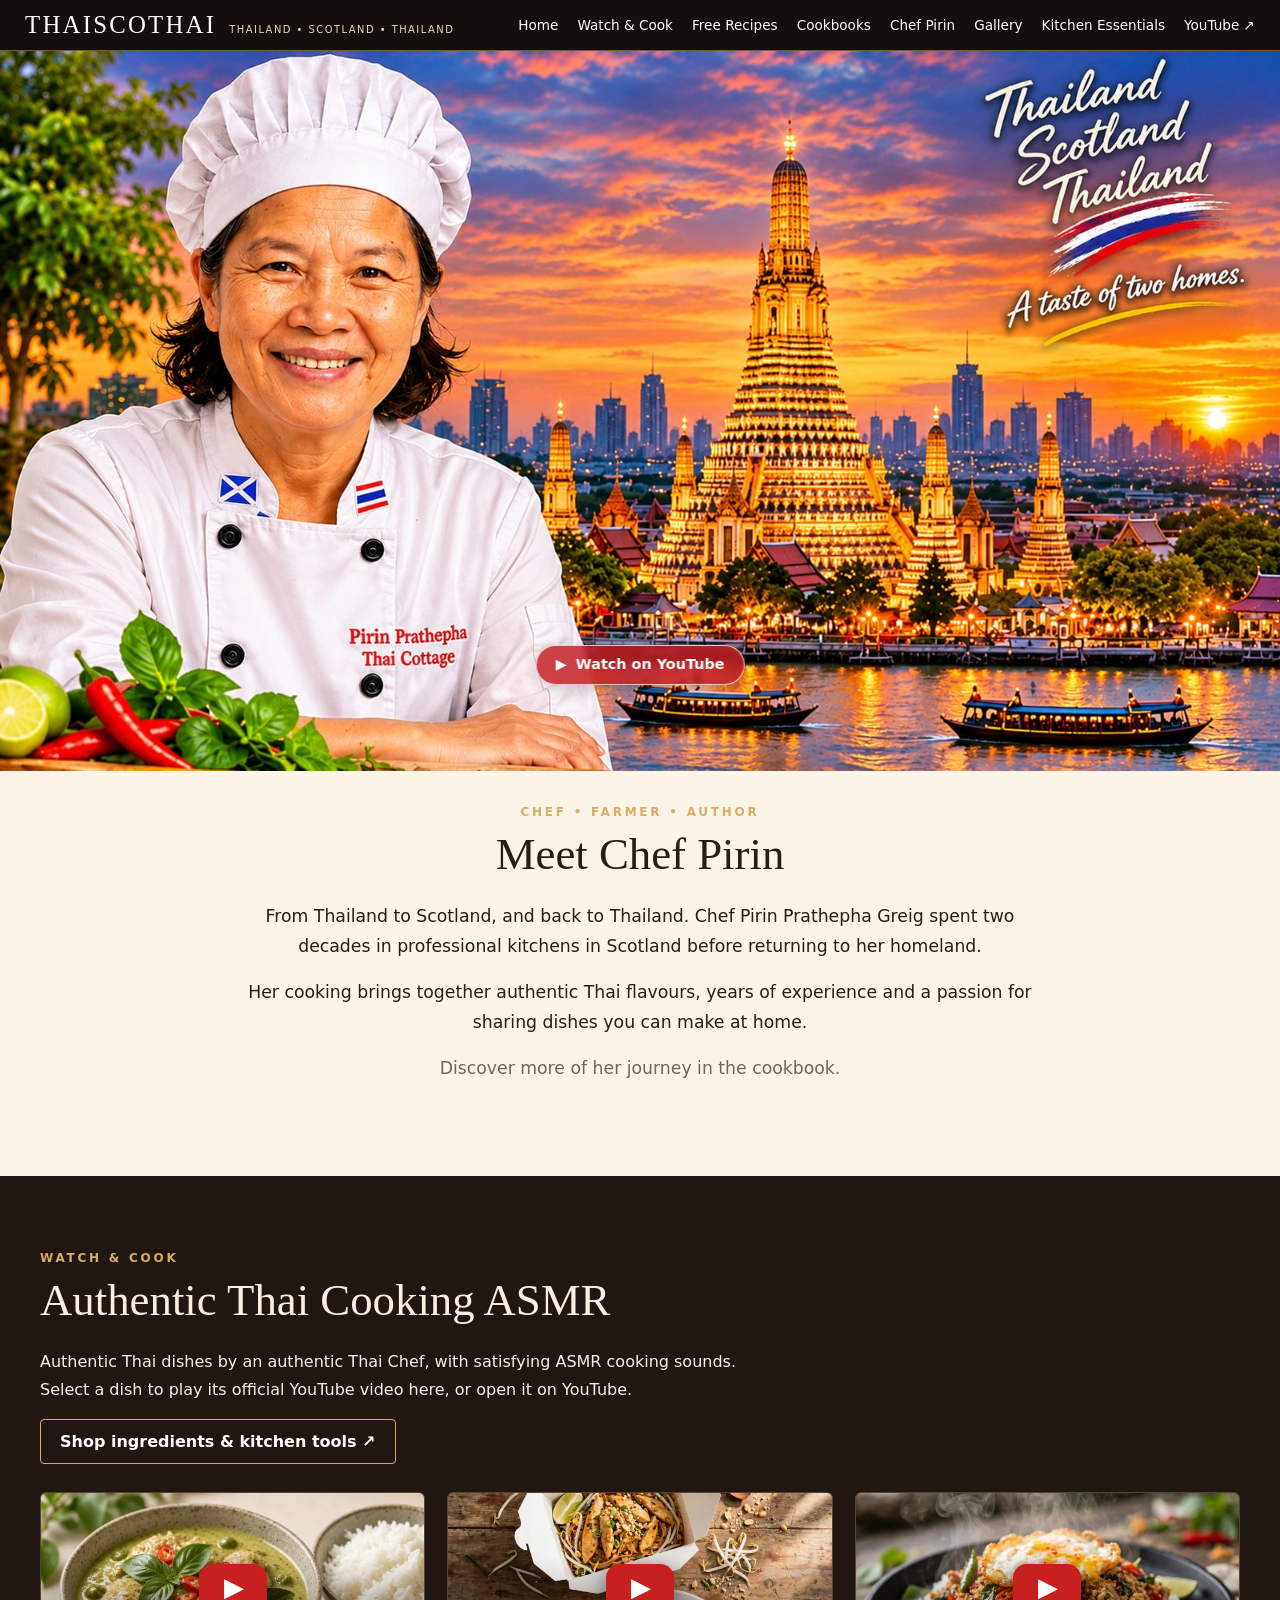
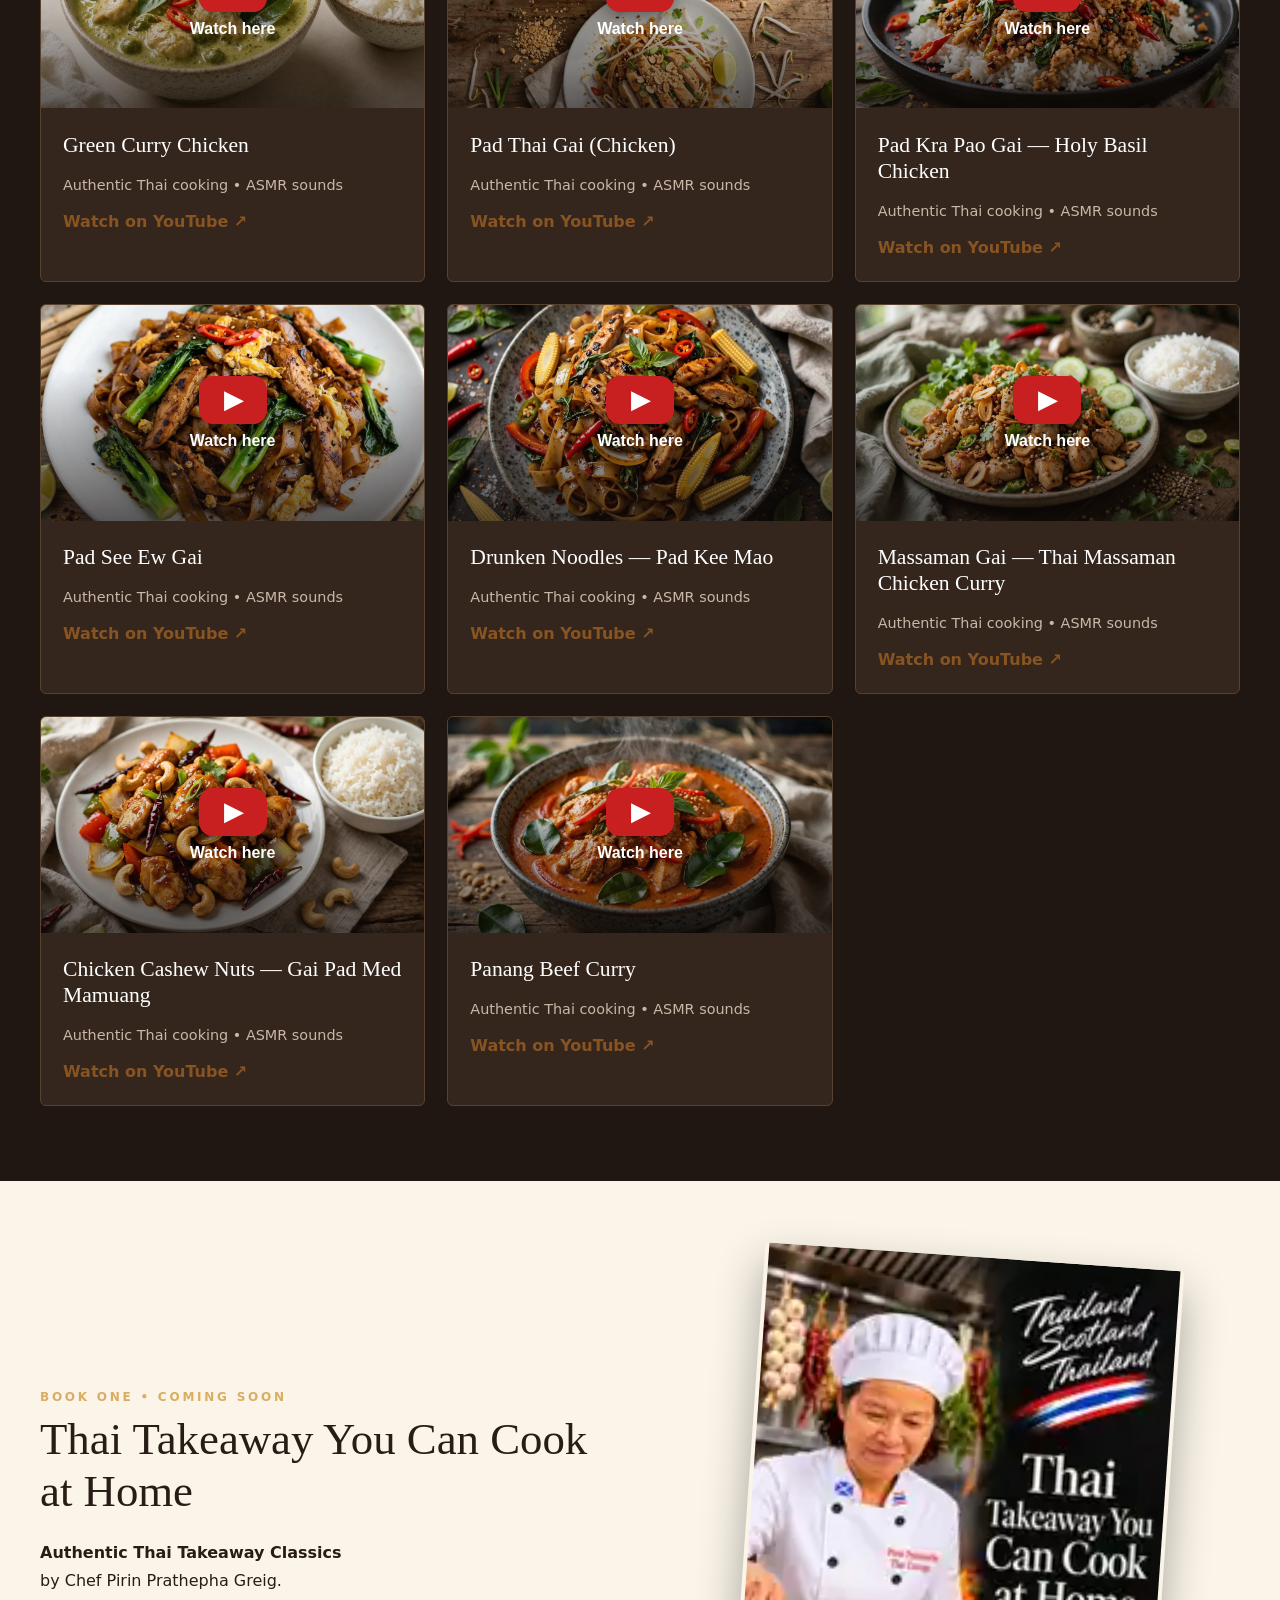
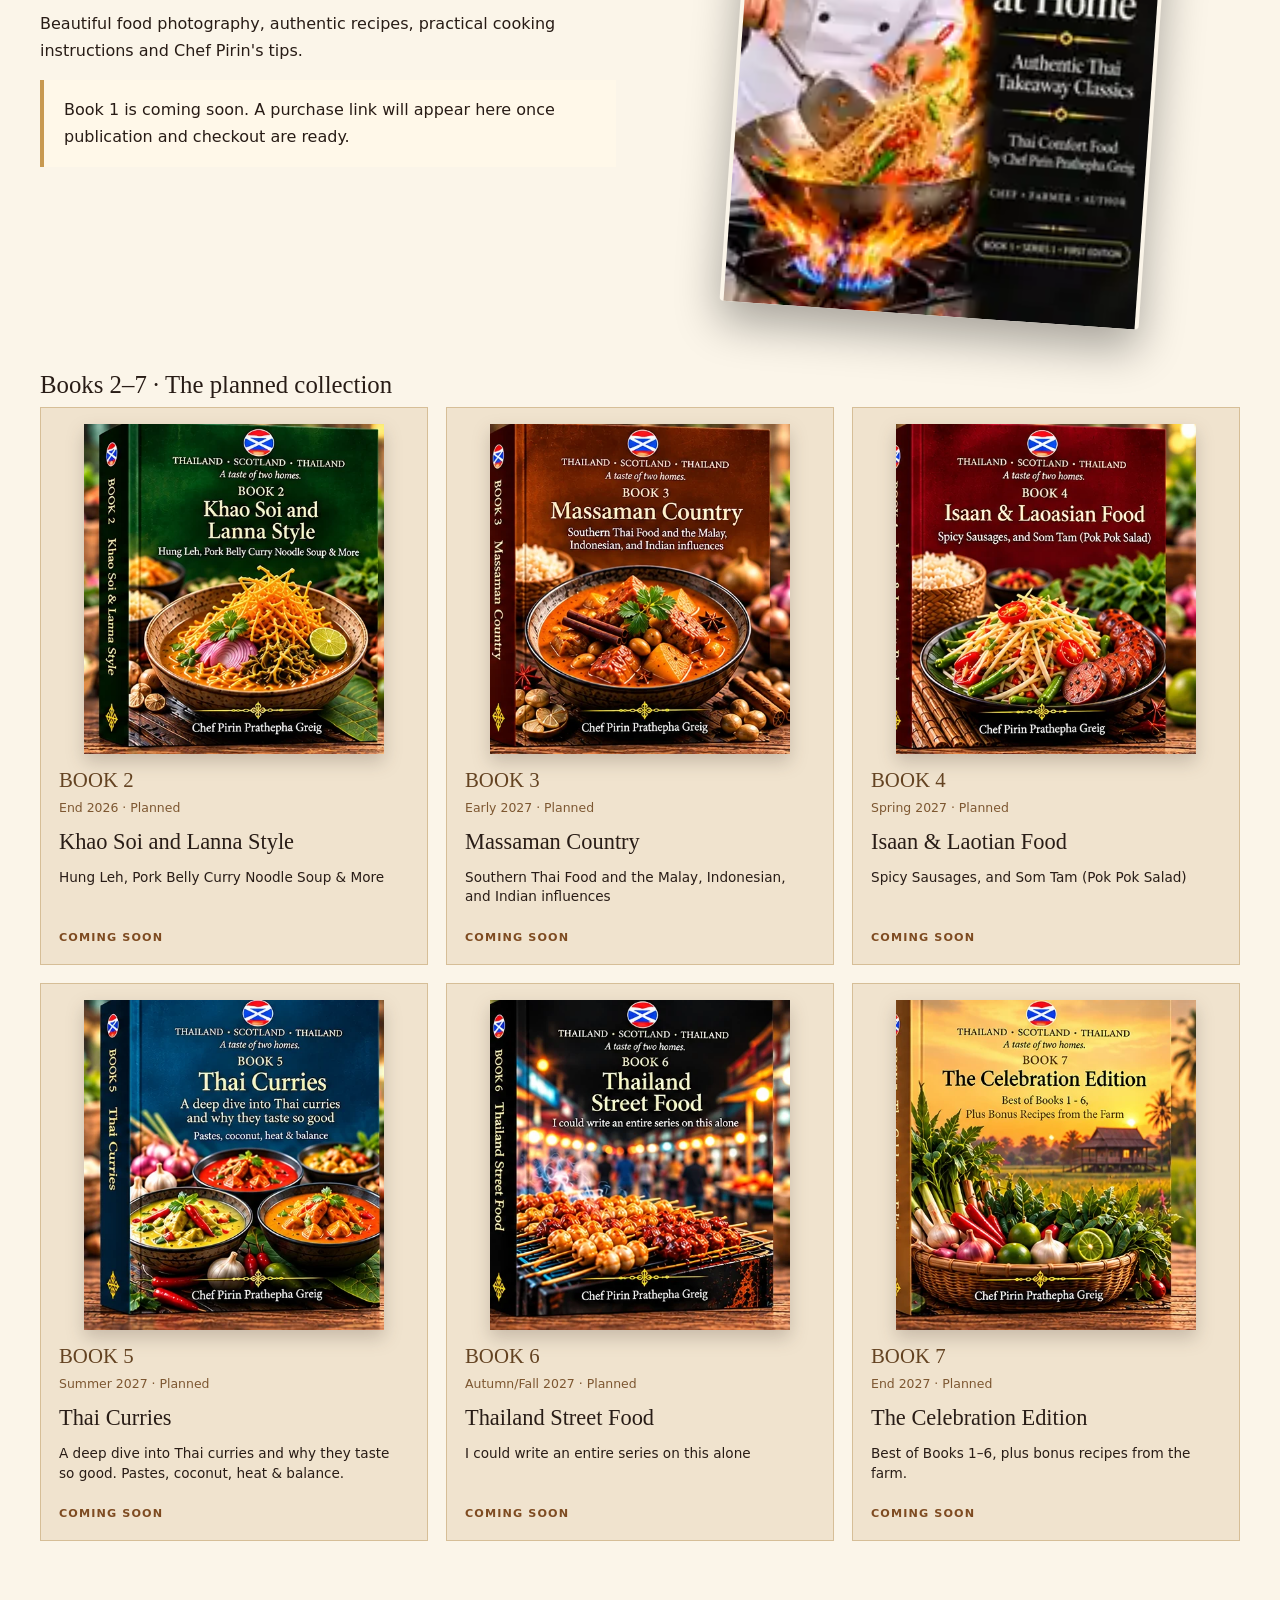
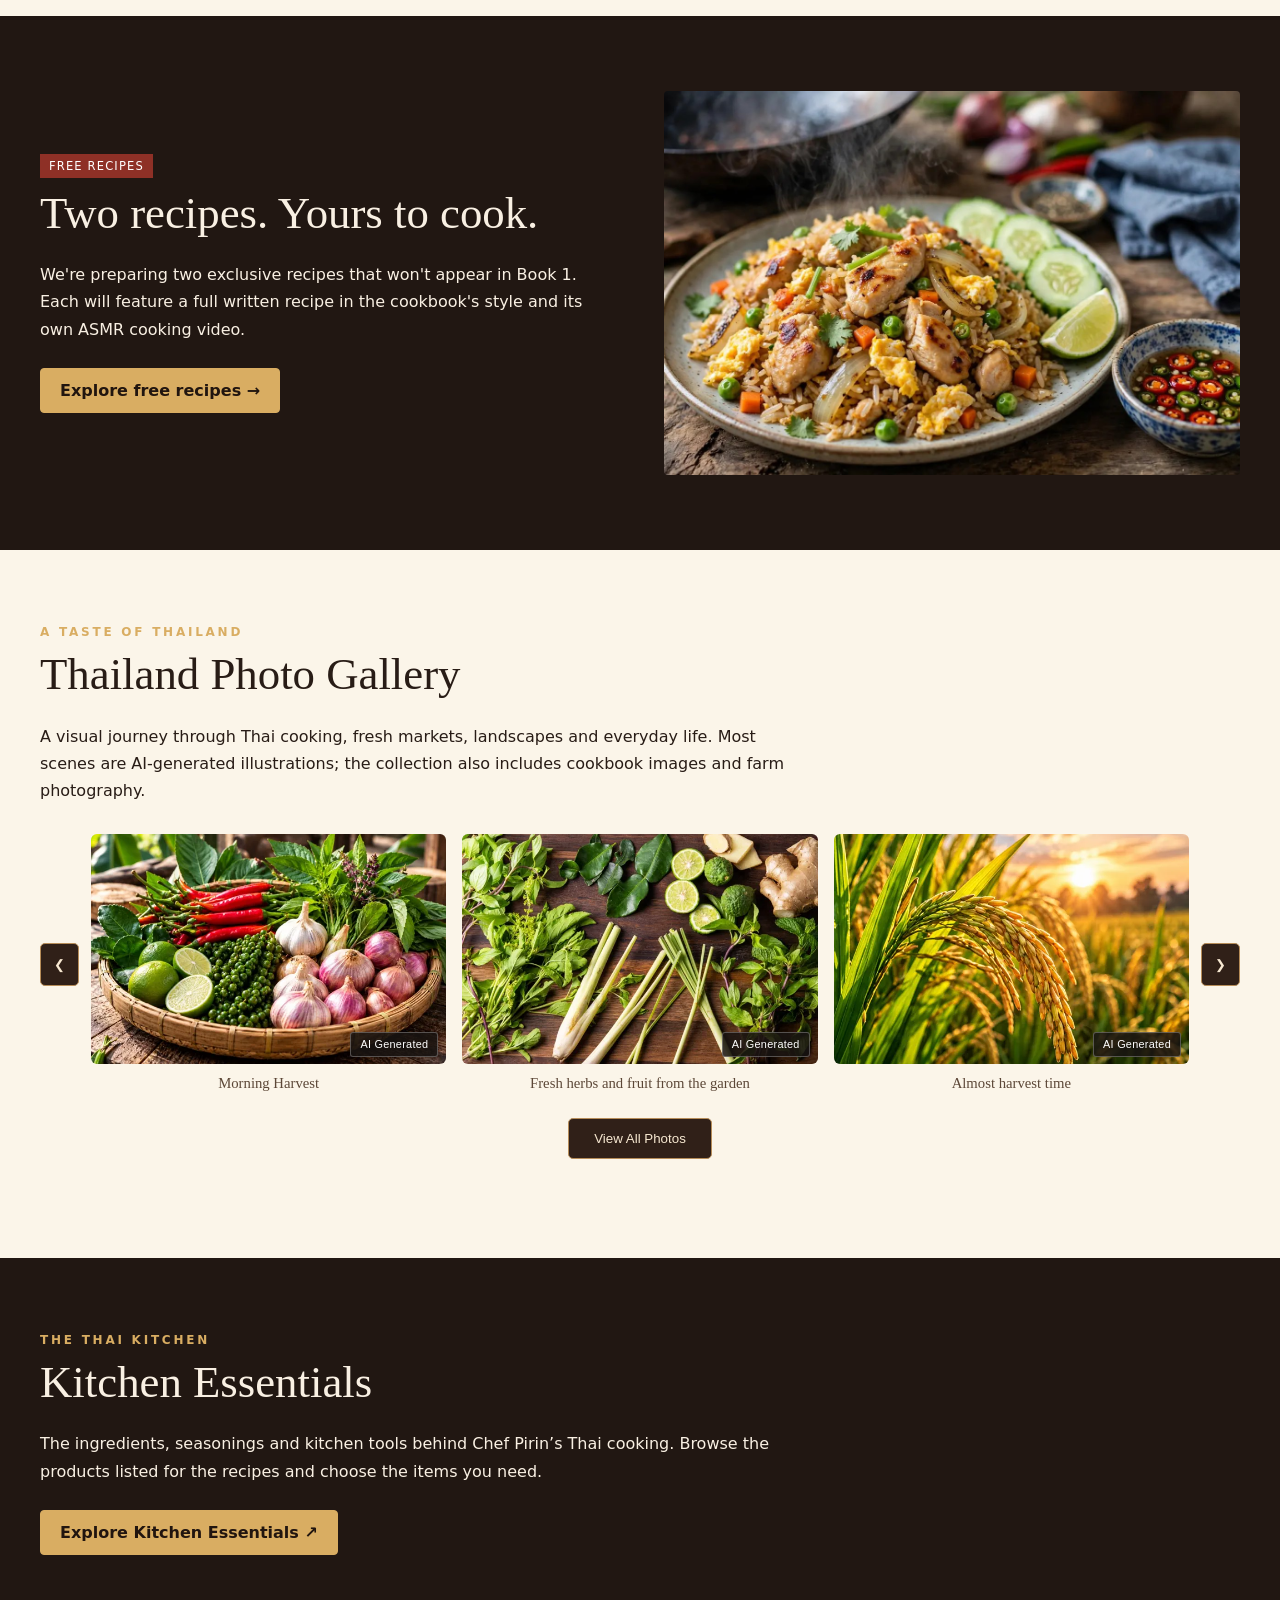
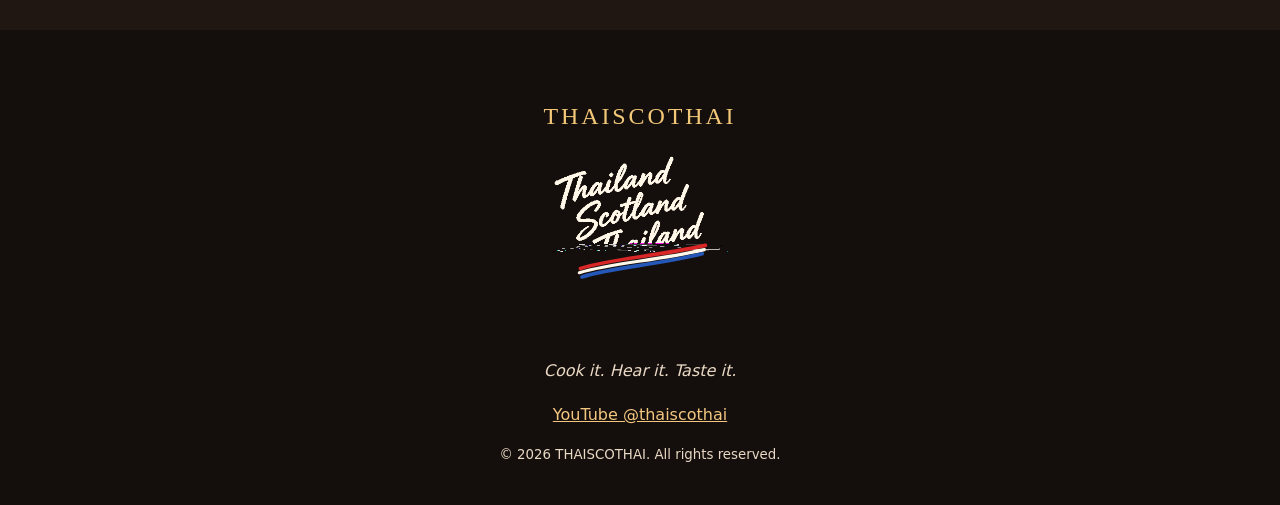
==== commit feff50d4: "Remove footer tagline and gold underline" ====
--- a/index.html
+++ b/index.html
@@ -7,4 +7,4 @@
 <section class="dark"><div class="section"><div class="split"><div><span class="label">FREE RECIPES</span><h2>Two recipes. Yours to cook.</h2><p>We're preparing two exclusive recipes that won't appear in Book 1. Each will feature a full written recipe in the cookbook's style and its own ASMR cooking video.</p><a class="btn" href="free-recipes.html">Explore free recipes →</a></div><img alt="Thai cooking inspiration; free recipe selections are still to be confirmed" src="assets/pad-thai.webp"/></div></div></section>
 <section class="section gallery-section" id="gallery"><div class="eyebrow">A taste of Thailand</div><h2>Thailand Photo Gallery</h2><p class="intro">A visual journey through Thai cooking, fresh markets, landscapes and everyday life. Most scenes are AI-generated illustrations; the collection also includes cookbook images and farm photography.</p><div class="carousel-shell"><button aria-label="Previous gallery images" class="carousel-arrow carousel-prev" type="button">❮</button><div class="carousel-window"><div class="gallery-carousel"><button aria-label="Enlarge Morning Harvest" class="gallery-card" data-caption="Morning Harvest" data-gallery="assets/gallery-v5/01.jpg" data-origin="AI Generated" type="button"><img alt="Morning Harvest" loading="lazy" src="assets/gallery-v5/01-thumb.webp"/><span>Morning Harvest</span><span class="origin-badge">AI Generated</span></button><button aria-label="Enlarge Fresh herbs and fruit from the garden" class="gallery-card" data-caption="Fresh herbs and fruit from the garden" data-gallery="assets/gallery-v5/02.jpg" data-origin="AI Generated" type="button"><img alt="Fresh herbs and fruit from the garden" loading="lazy" src="assets/gallery-v5/02-thumb.webp"/><span>Fresh herbs and fruit from the garden</span><span class="origin-badge">AI Generated</span></button><button aria-label="Enlarge Almost harvest time" class="gallery-card" data-caption="Almost harvest time" data-gallery="assets/gallery-v5/03.jpg" data-origin="AI Generated" type="button"><img alt="Almost harvest time" loading="lazy" src="assets/gallery-v5/03-thumb.webp"/><span>Almost harvest time</span><span class="origin-badge">AI Generated</span></button><button aria-label="Enlarge Happy Chef" class="gallery-card" data-caption="Happy Chef" data-gallery="assets/gallery-v5/04.jpg" data-origin="AI Generated" type="button"><img alt="Happy Chef" loading="lazy" src="assets/gallery-v5/04-thumb.webp"/><span>Happy Chef</span><span class="origin-badge">AI Generated</span></button><button aria-label="Enlarge Wat Arun at Golden Hour" class="gallery-card" data-caption="Wat Arun at Golden Hour" data-gallery="assets/gallery-v5/05.jpg" data-origin="AI Generated" type="button"><img alt="Wat Arun at Golden Hour" loading="lazy" src="assets/gallery-v5/05-thumb.webp"/><span>Wat Arun at Golden Hour</span><span class="origin-badge">AI Generated</span></button><button aria-label="Enlarge Fresh Market" class="gallery-card" data-caption="Fresh Market" data-gallery="assets/gallery-v5/06.jpg" data-origin="AI Generated" type="button"><img alt="Fresh Market" loading="lazy" src="assets/gallery-v5/06-thumb.webp"/><span>Fresh Market</span><span class="origin-badge">AI Generated</span></button><button aria-label="Enlarge Thai Shopping Mall Food Court" class="gallery-card" data-caption="Thai Shopping Mall Food Court" data-gallery="assets/gallery-v5/07.jpg" data-origin="AI Generated" type="button"><img alt="Thai Shopping Mall Food Court" loading="lazy" src="assets/gallery-v5/07-thumb.webp"/><span>Thai Shopping Mall Food Court</span><span class="origin-badge">AI Generated</span></button><button aria-label="Enlarge Happy Fresh Fruit Vendor" class="gallery-card" data-caption="Happy Fresh Fruit Vendor" data-gallery="assets/gallery-v5/08.jpg" data-origin="AI Generated" type="button"><img alt="Happy Fresh Fruit Vendor" loading="lazy" src="assets/gallery-v5/08-thumb.webp"/><span>Happy Fresh Fruit Vendor</span><span class="origin-badge">AI Generated</span></button><button aria-label="Enlarge Hot Wok at the Night Market" class="gallery-card" data-caption="Hot Wok at the Night Market" data-gallery="assets/gallery-v5/09.jpg" data-origin="AI Generated" type="button"><img alt="Hot Wok at the Night Market" loading="lazy" src="assets/gallery-v5/09-thumb.webp"/><span>Hot Wok at the Night Market</span><span class="origin-badge">AI Generated</span></button><button aria-label="Enlarge Bangkok's famous Floating Market" class="gallery-card" data-caption="Bangkok's famous Floating Market" data-gallery="assets/gallery-v5/10.jpg" data-origin="AI Generated" type="button"><img alt="Bangkok's famous Floating Market" loading="lazy" src="assets/gallery-v5/10-thumb.webp"/><span>Bangkok's famous Floating Market</span><span class="origin-badge">AI Generated</span></button><button aria-label="Enlarge Thai Long-Tail Fishing Boats" class="gallery-card" data-caption="Thai Long-Tail Fishing Boats" data-gallery="assets/gallery-v5/11.jpg" data-origin="AI Generated" type="button"><img alt="Thai Long-Tail Fishing Boats" loading="lazy" src="assets/gallery-v5/11-thumb.webp"/><span>Thai Long-Tail Fishing Boats</span><span class="origin-badge">AI Generated</span></button><button aria-label="Enlarge Smiling Fisherman" class="gallery-card" data-caption="Smiling Fisherman" data-gallery="assets/gallery-v5/12.jpg" data-origin="AI Generated" type="button"><img alt="Smiling Fisherman" loading="lazy" src="assets/gallery-v5/12-thumb.webp"/><span>Smiling Fisherman</span><span class="origin-badge">AI Generated</span></button><button aria-label="Enlarge Reflections of Peace" class="gallery-card" data-caption="Reflections of Peace" data-gallery="assets/gallery-v5/13.jpg" data-origin="AI Generated" type="button"><img alt="Reflections of Peace" loading="lazy" src="assets/gallery-v5/13-thumb.webp"/><span>Reflections of Peace</span><span class="origin-badge">AI Generated</span></button><button aria-label="Enlarge Pounding Fresh Chilli Paste" class="gallery-card" data-caption="Pounding Fresh Chilli Paste" data-gallery="assets/gallery-v5/14.jpg" data-origin="AI Generated" type="button"><img alt="Pounding Fresh Chilli Paste" loading="lazy" src="assets/gallery-v5/14-thumb.webp"/><span>Pounding Fresh Chilli Paste</span><span class="origin-badge">AI Generated</span></button><button aria-label="Enlarge Iconic Mango, Sticky Rice and Coconut Milk" class="gallery-card" data-caption="Iconic Mango, Sticky Rice and Coconut Milk" data-gallery="assets/gallery-v5/15.jpg" data-origin="AI Generated" type="button"><img alt="Iconic Mango, Sticky Rice and Coconut Milk" loading="lazy" src="assets/gallery-v5/15-thumb.webp"/><span>Iconic Mango, Sticky Rice and Coconut Milk</span><span class="origin-badge">AI Generated</span></button><button aria-label="Enlarge Screaming Hot Wok" class="gallery-card" data-caption="Screaming Hot Wok" data-gallery="assets/gallery-v5/16.jpg" data-origin="AI Generated" type="button"><img alt="Screaming Hot Wok" loading="lazy" src="assets/gallery-v5/16-thumb.webp"/><span>Screaming Hot Wok</span><span class="origin-badge">AI Generated</span></button><button aria-label="Enlarge Typical Thai Wooden House" class="gallery-card" data-caption="Typical Thai Wooden House" data-gallery="assets/gallery-v5/17.jpg" data-origin="AI Generated" type="button"><img alt="Typical Thai Wooden House" loading="lazy" src="assets/gallery-v5/17-thumb.webp"/><span>Typical Thai Wooden House</span><span class="origin-badge">AI Generated</span></button><button aria-label="Enlarge Reflections of Sunset" class="gallery-card" data-caption="Reflections of Sunset" data-gallery="assets/gallery-v5/18.jpg" data-origin="AI Generated" type="button"><img alt="Reflections of Sunset" loading="lazy" src="assets/gallery-v5/18-thumb.webp"/><span>Reflections of Sunset</span><span class="origin-badge">AI Generated</span></button><button aria-label="Enlarge Senses of a Chef" class="gallery-card" data-caption="Senses of a Chef" data-gallery="assets/gallery-v5/19.jpg" data-origin="AI Generated" type="button"><img alt="Senses of a Chef" loading="lazy" src="assets/gallery-v5/19-thumb.webp"/><span>Senses of a Chef</span><span class="origin-badge">AI Generated</span></button><button aria-label="Enlarge Happy Farmer" class="gallery-card" data-caption="Happy Farmer" data-gallery="assets/gallery-v5/20.jpg" data-origin="Original Photo" type="button"><img alt="Happy Farmer" loading="lazy" src="assets/gallery-v5/20-thumb.webp"/><span>Happy Farmer</span><span class="origin-badge">Original Photo</span></button><button aria-label="Enlarge Grazing Water Buffalo" class="gallery-card" data-caption="Grazing Water Buffalo" data-gallery="assets/gallery-v5/21.jpg" data-origin="AI Generated" type="button"><img alt="Grazing Water Buffalo" loading="lazy" src="assets/gallery-v5/21-thumb.webp"/><span>Grazing Water Buffalo</span><span class="origin-badge">AI Generated</span></button><button aria-label="Enlarge Green Curry Chicken &amp; Jasmine Rice" class="gallery-card" data-caption="Green Curry Chicken &amp; Jasmine Rice" data-gallery="assets/gallery-v5/22.webp" data-origin="Cookbook Image" type="button"><img alt="Green Curry Chicken &amp; Jasmine Rice" loading="lazy" src="assets/gallery-v5/22-thumb.webp"/><span>Green Curry Chicken &amp; Jasmine Rice</span><span class="origin-badge">Cookbook Image</span></button><button aria-label="Enlarge Massaman Gai &amp; Steamed Jasmine" class="gallery-card" data-caption="Massaman Gai &amp; Steamed Jasmine" data-gallery="assets/gallery-v5/23.webp" data-origin="Cookbook Image" type="button"><img alt="Massaman Gai &amp; Steamed Jasmine" loading="lazy" src="assets/gallery-v5/23-thumb.webp"/><span>Massaman Gai &amp; Steamed Jasmine</span><span class="origin-badge">Cookbook Image</span></button><button aria-label="Enlarge Pad Kra Pao Gai" class="gallery-card" data-caption="Pad Kra Pao Gai" data-gallery="assets/gallery-v5/24.webp" data-origin="Cookbook Image" type="button"><img alt="Pad Kra Pao Gai" loading="lazy" src="assets/gallery-v5/24-thumb.webp"/><span>Pad Kra Pao Gai</span><span class="origin-badge">Cookbook Image</span></button><button aria-label="Enlarge Pad Thai" class="gallery-card" data-caption="Pad Thai" data-gallery="assets/gallery-v5/25.webp" data-origin="Cookbook Image" type="button"><img alt="Pad Thai" loading="lazy" src="assets/gallery-v5/25-thumb.webp"/><span>Pad Thai</span><span class="origin-badge">Cookbook Image</span></button><button aria-label="Enlarge Isaan Farm Kitchen" class="gallery-card" data-caption="Isaan Farm Kitchen" data-gallery="assets/gallery-v5/26.webp" data-origin="AI Generated" type="button"><img alt="Isaan Farm Kitchen" loading="lazy" src="assets/gallery-v5/26-thumb.webp"/><span>Isaan Farm Kitchen</span><span class="origin-badge">AI Generated</span></button><button aria-label="Enlarge Popular Bangkok Street Restaurant" class="gallery-card" data-caption="Popular Bangkok Street Restaurant" data-gallery="assets/gallery-v5/27.webp" data-origin="AI Enhanced" type="button"><img alt="Popular Bangkok Street Restaurant" loading="lazy" src="assets/gallery-v5/27-thumb.webp"/><span>Popular Bangkok Street Restaurant</span><span class="origin-badge">AI Enhanced</span></button><button aria-label="Enlarge Papaya Tree at Our Little Farm" class="gallery-card" data-caption="Papaya Tree at Our Little Farm" data-gallery="assets/gallery-v5/28.webp" data-origin="Original Photo" type="button"><img alt="Papaya Tree at Our Little Farm" loading="lazy" src="assets/gallery-v5/28-thumb.webp"/><span>Papaya Tree at Our Little Farm</span><span class="origin-badge">Original Photo</span></button></div></div><button aria-label="Next gallery images" class="carousel-arrow carousel-next" type="button">❯</button></div><div class="gallery-actions"><button aria-expanded="false" class="gallery-view-all" type="button">View All Photos</button></div></section><div aria-label="All Thailand gallery photos" aria-modal="true" hidden="" id="gallery-overlay" role="dialog"><div class="gallery-overlay-head"><h2>Thailand Photo Gallery</h2><button aria-label="Close all photos" class="gallery-overlay-close" type="button">✕</button></div><div class="gallery-overlay-grid"></div></div>
 <section class="dark" id="essentials"><div class="section essentials-teaser"><div class="eyebrow">The Thai Kitchen</div><h2>Kitchen Essentials</h2><p class="intro">The ingredients, seasonings and kitchen tools behind Chef Pirin’s Thai cooking. Browse the products listed for the recipes and choose the items you need.</p><a class="btn" href="kitchen-essentials.html">Explore Kitchen Essentials ↗</a></div></section>
-<div aria-label="Expanded gallery image" aria-modal="true" class="lightbox" role="dialog"><button aria-label="Close image" class="close">✕</button><button aria-label="Previous image" class="prev">❮</button><img alt="" src=""><span class="lightbox-origin"></span><p class="caption"></p><button aria-label="Next image" class="next">❯</button></img></div><footer class="footer"><p class="footer-brand">THAISCOTHAI</p><div class="footer-logo-lockup" role="img" aria-label="THAILAND SCOTLAND THAILAND — A taste of two homes"><img src="assets/thaiscothai-script-transparent.png" alt="" loading="lazy"/><svg viewBox="0 0 335 375" aria-hidden="true" focusable="false"><path d="M54 237 C112 218 192 215 292 193" fill="none" stroke="#d92727" stroke-width="7" stroke-linecap="round"/><path d="M52 245 C115 226 194 223 290 201" fill="none" stroke="#fff7e9" stroke-width="6" stroke-linecap="round"/><path d="M57 253 C119 234 197 231 286 209" fill="none" stroke="#2457b8" stroke-width="7" stroke-linecap="round"/><path d="M66 356 Q178 329 298 303" fill="none" stroke="#d9ad62" stroke-width="3.5" stroke-linecap="round"/></svg></div><p><em>Cook it. Hear it. Taste it.</em></p><p><a href="https://www.youtube.com/@thaiscothai">YouTube @thaiscothai</a></p><small>© 2026 THAISCOTHAI. All rights reserved.</small></footer><script src="script.js"></script></body></html>+<div aria-label="Expanded gallery image" aria-modal="true" class="lightbox" role="dialog"><button aria-label="Close image" class="close">✕</button><button aria-label="Previous image" class="prev">❮</button><img alt="" src=""><span class="lightbox-origin"></span><p class="caption"></p><button aria-label="Next image" class="next">❯</button></img></div><footer class="footer"><p class="footer-brand">THAISCOTHAI</p><div class="footer-logo-lockup" role="img" aria-label="THAILAND SCOTLAND THAILAND"><img src="assets/thaiscothai-script-transparent.png" alt="" loading="lazy"/><svg viewBox="0 0 335 375" aria-hidden="true" focusable="false"><path d="M54 237 C112 218 192 215 292 193" fill="none" stroke="#d92727" stroke-width="7" stroke-linecap="round"/><path d="M52 245 C115 226 194 223 290 201" fill="none" stroke="#fff7e9" stroke-width="6" stroke-linecap="round"/><path d="M57 253 C119 234 197 231 286 209" fill="none" stroke="#2457b8" stroke-width="7" stroke-linecap="round"/></svg></div><p><em>Cook it. Hear it. Taste it.</em></p><p><a href="https://www.youtube.com/@thaiscothai">YouTube @thaiscothai</a></p><small>© 2026 THAISCOTHAI. All rights reserved.</small></footer><script src="script.js"></script></body></html>
--- a/style.css
+++ b/style.css
@@ -71,3 +71,39 @@
 .spine-brushstroke{display:block;width:70%;height:8px;transform:rotate(-72deg) skewX(-18deg);clip-path:polygon(0 30%,100% 0,96% 100%,3% 82%);background:linear-gradient(to bottom,#d92727 0 33%,#f8f2e7 33% 66%,#2457b8 66% 100%)}
 @media(max-width:850px){.book-front-script{font-size:19px}.book-front-brand-mask{height:22%;min-height:86px}}
 @media(max-width:550px){.book-cover-shell{max-width:300px}.book-front-script{font-size:21px}.book-front-brand-mask{height:22%;min-height:90px}}
+
+
+/* Review-branch refinements: inline identity, footer lockup and Kitchen Essentials catalogue */
+.brand-line{display:flex;align-items:baseline;gap:13px;white-space:nowrap}
+.subbrand-inline{font-size:.62rem;letter-spacing:.15em;color:#e7d8c6}
+.footer-logo-lockup{position:relative;width:176px;max-width:45vw;margin:8px auto 14px;aspect-ratio:335/375}
+.footer-logo-lockup img,.footer-logo-lockup svg{position:absolute;inset:0;width:100%;height:100%;display:block}
+.footer-logo-lockup img{object-fit:contain}
+.footer-logo-lockup svg{overflow:visible}
+.footer .footer-brand{margin-bottom:2px}
+.book1-cover-stage{background:transparent!important;border:0!important;box-shadow:none!important;padding:0!important;min-height:0!important;transform:rotate(7deg)!important}
+.book1-cover-stage img{width:min(100%,440px)!important;height:auto!important;max-height:660px!important;object-fit:contain;box-shadow:0 20px 45px #0005!important;border:0!important}
+.shop-essentials-cta{margin:0 0 28px}
+.essentials-page{background:var(--cream);min-height:70vh}
+.essentials-hero{background:#211712;color:#fff5e8;padding:70px max(25px,calc((100vw - 1180px)/2)) 48px}
+.essentials-hero h1{max-width:850px}
+.essentials-hero>p:not(.affiliate-disclosure){max-width:760px;color:#e8d8c7}
+.essentials-jump{display:flex;gap:12px;flex-wrap:wrap;margin:28px 0 18px}
+.essentials-jump a{display:inline-block;padding:11px 17px;border:1px solid var(--gold);border-radius:4px;text-decoration:none;color:#fff2df;font-weight:650}
+.essentials-jump a:hover{background:var(--gold);color:#211712}
+.affiliate-disclosure{font-size:.82rem;color:#cdbba7;margin:22px 0 0}
+.essentials-section{max-width:1240px;margin:auto;padding:56px 25px 72px;scroll-margin-top:95px}
+.equipment-section{border-top:1px solid #e2d3c0}
+.essentials-section-head{display:flex;align-items:end;justify-content:space-between;gap:16px;margin-bottom:26px}
+.essentials-section-head h2{margin-bottom:0}
+.back-top{font-size:.84rem;color:#875422;text-decoration:none;white-space:nowrap}
+.essentials-grid{display:grid;grid-template-columns:repeat(3,minmax(0,1fr));gap:16px}
+.essential-card{display:flex;gap:15px;align-items:flex-start;background:#fff;border:1px solid #e8dccd;border-radius:7px;padding:17px;min-width:0}
+.essential-card-icon{width:48px;height:48px;flex:0 0 48px;display:grid;place-items:center;background:#f6eee2;border-radius:50%;font-size:1.55rem}
+.essential-card-copy{min-width:0}
+.essential-card h3{font-family:Georgia,serif;font-size:1.12rem;line-height:1.3;margin:0 0 7px}
+.essential-card p{font-size:.88rem;line-height:1.5;color:#6b5a4b;margin:0 0 12px}
+.amazon-link{display:inline-block;color:#875422;font-weight:700;text-decoration:none;font-size:.87rem}
+.amazon-link:hover{text-decoration:underline}
+@media(max-width:1050px){.subbrand-inline{display:none}.essentials-grid{grid-template-columns:repeat(2,minmax(0,1fr))}}
+@media(max-width:640px){.essentials-hero{padding:48px 20px 35px}.essentials-section{padding:42px 18px}.essentials-grid{grid-template-columns:1fr}.essential-card{padding:15px}.essentials-section-head{align-items:start}.footer-logo-lockup{width:150px}}
